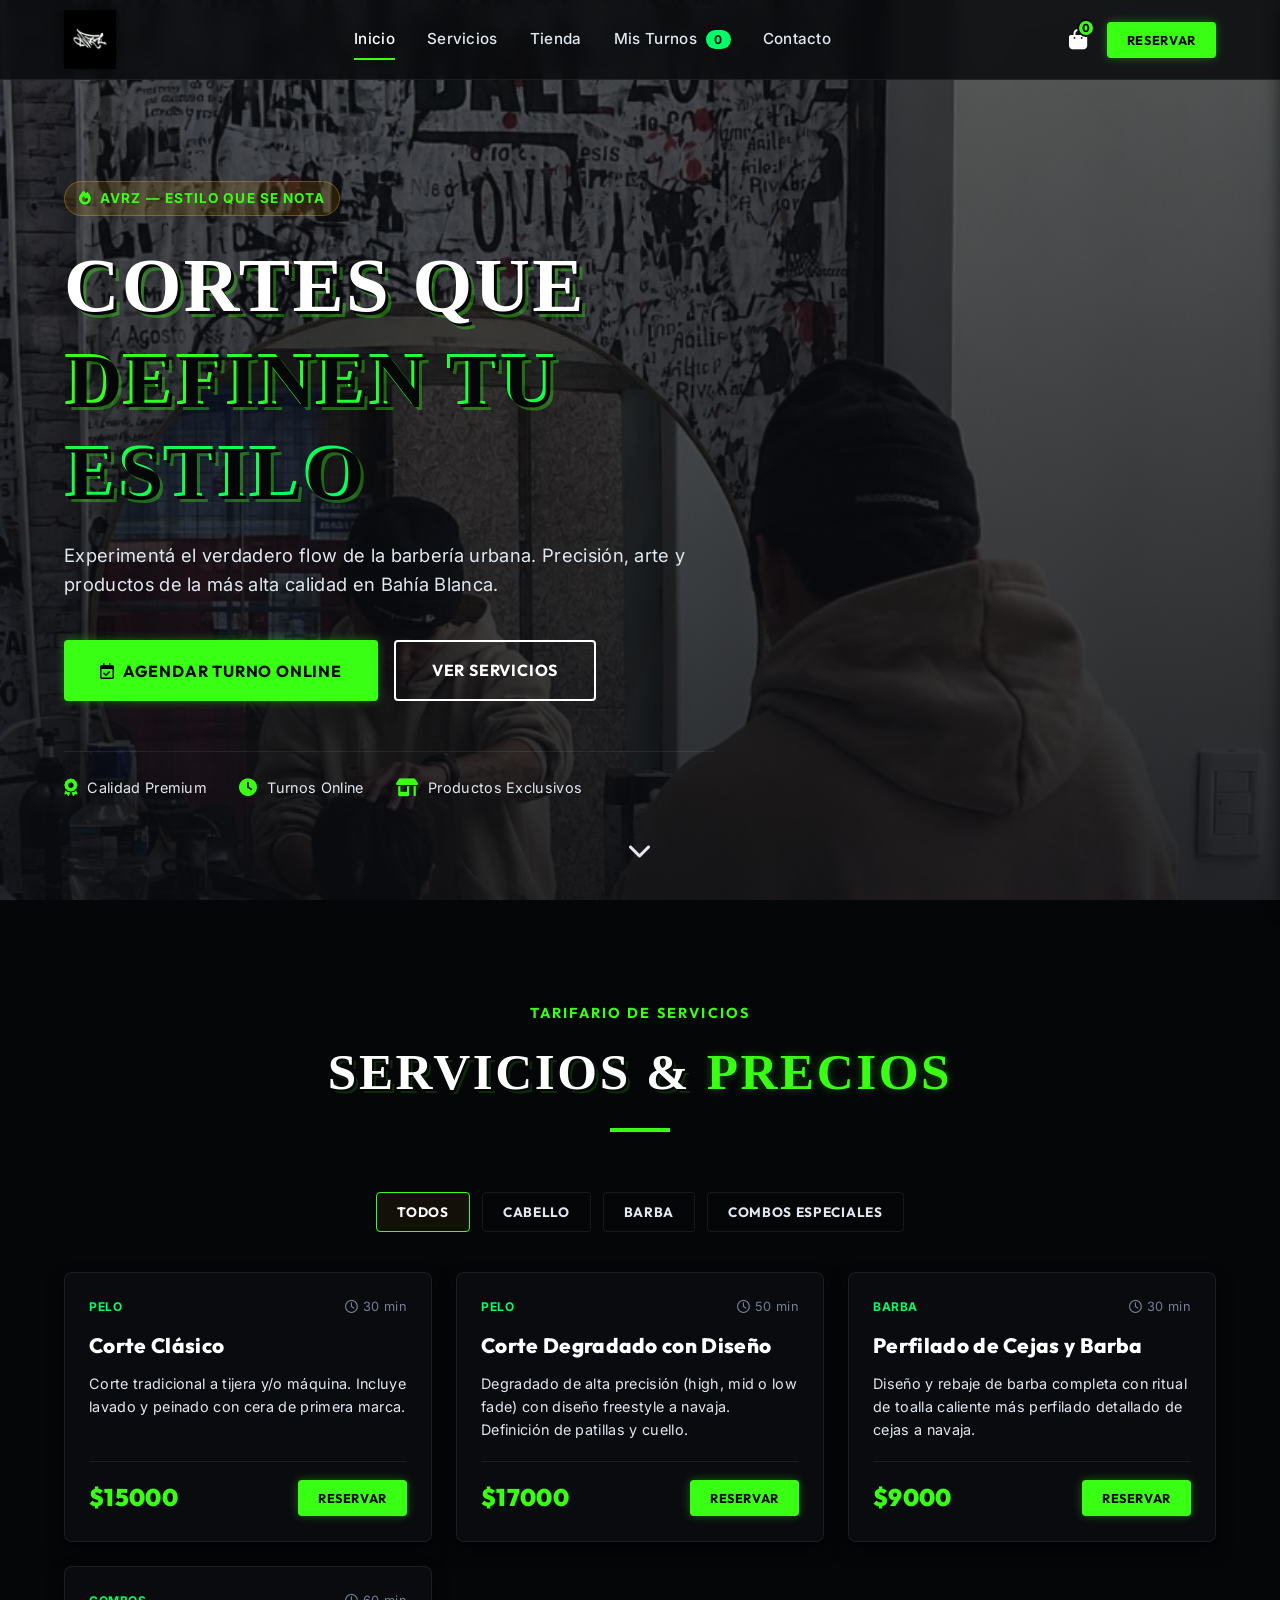
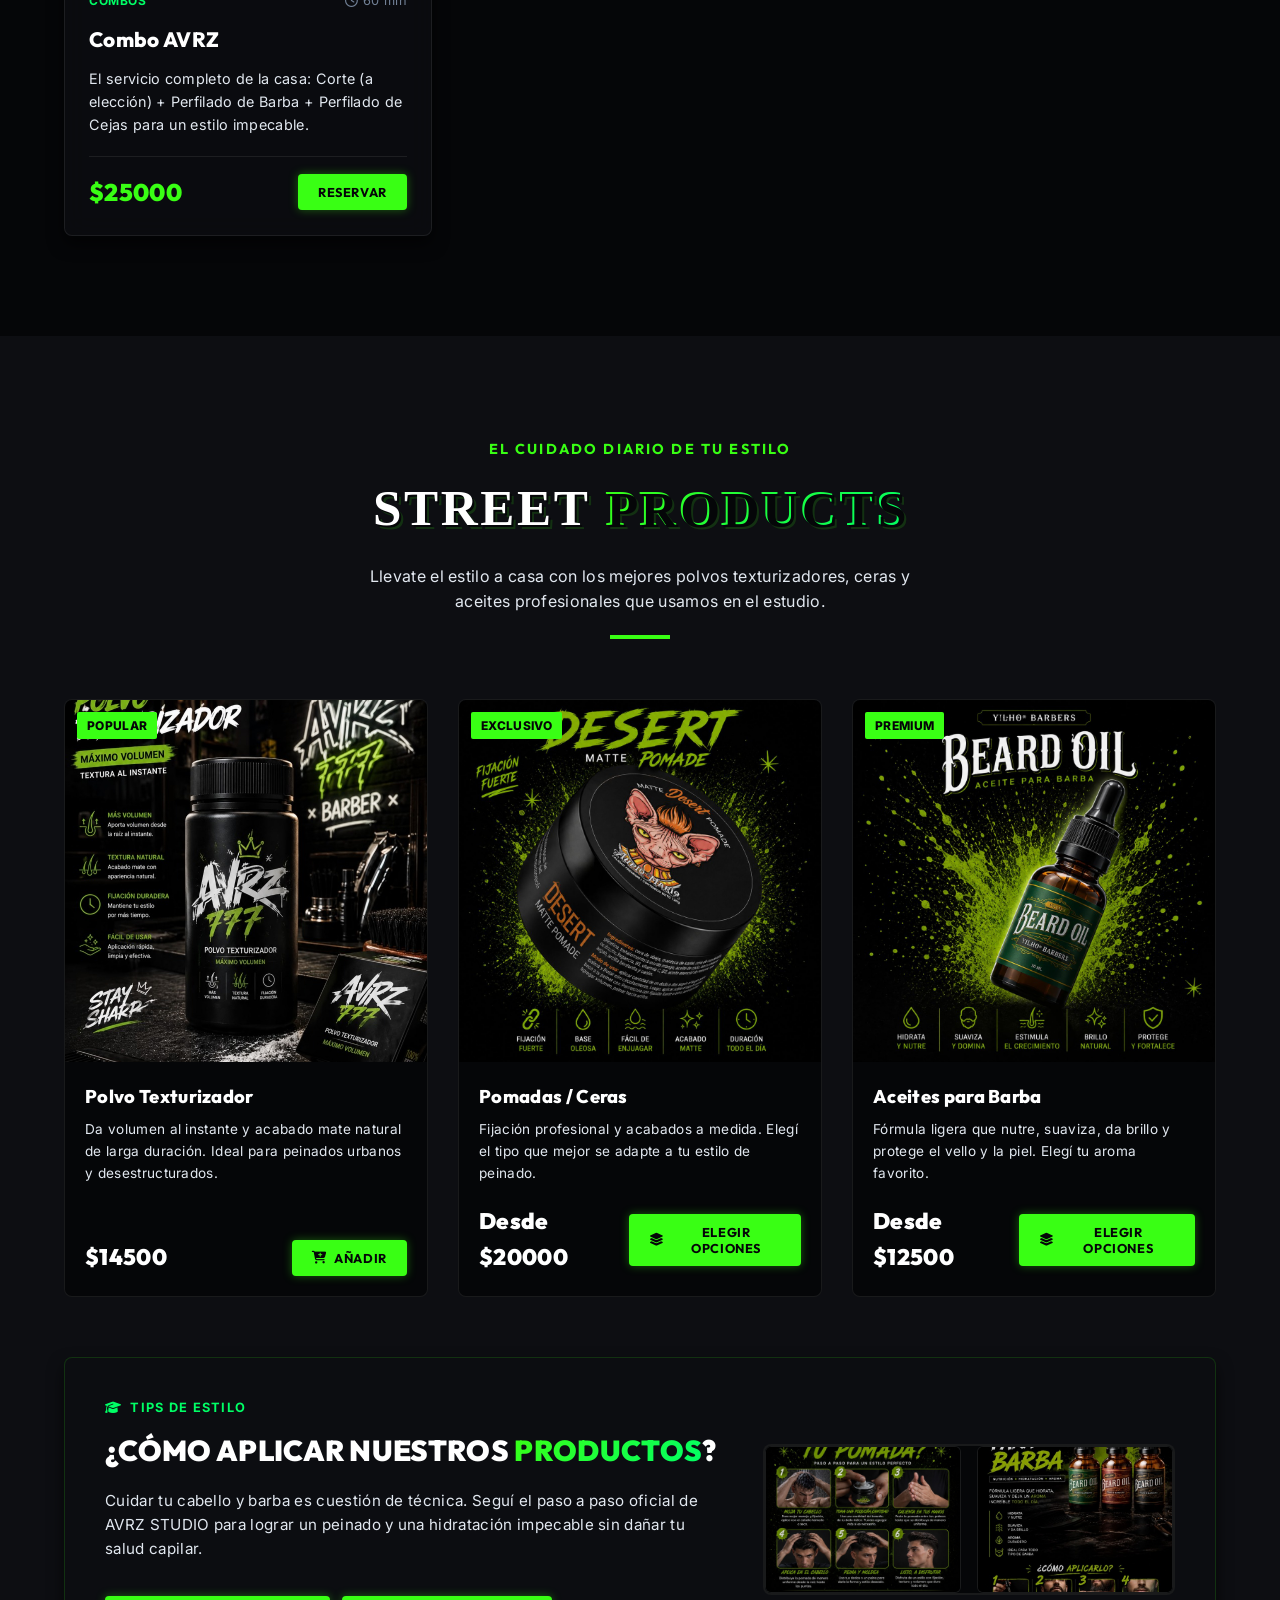
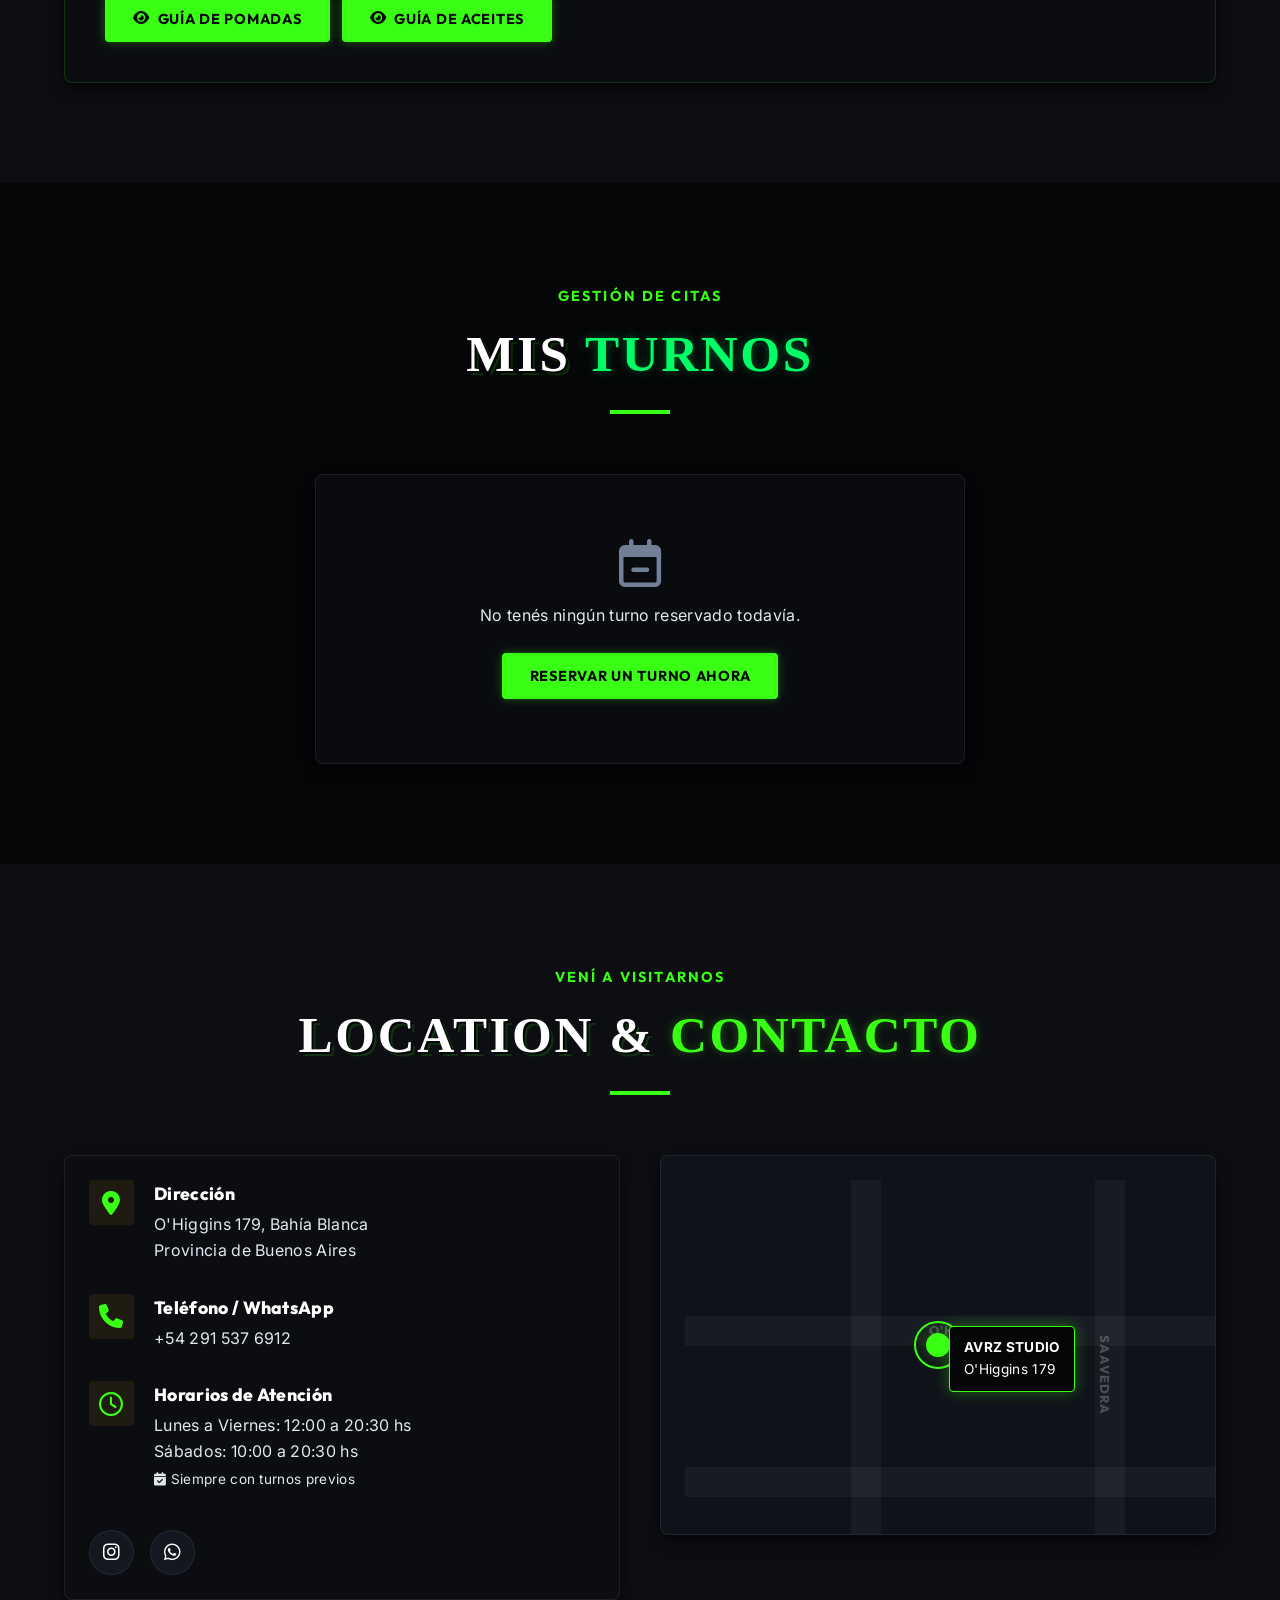
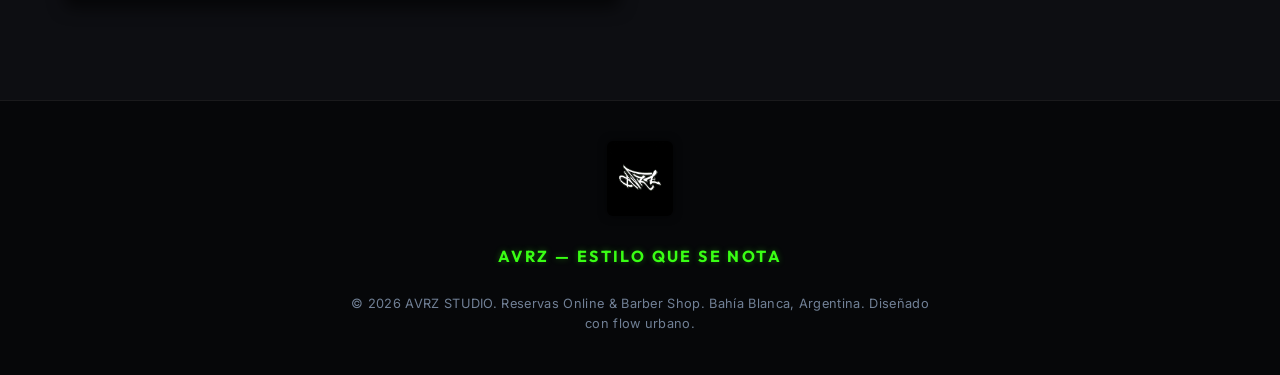
==== index.html @ 368a9ab1 "Update index.html" ====
<!DOCTYPE html>
<html lang="es">
<head>
    <meta charset="UTF-8">
    <meta name="viewport" content="width=device-width, initial-scale=1.0">
    <title>AVRZ | Estilo que se nota</title>
    <meta name="description" content="Reserva tu turno online en AVRZ STUDIO. Cortes de pelo premium, degradados, afeitados y los mejores productos urbanos para el cabello.">

    <link rel="preconnect" href="https://fonts.googleapis.com">
    <link rel="preconnect" href="https://fonts.gstatic.com" crossorigin>
    <link href="https://fonts.googleapis.com/css2?family=Inter:wght@300;400;500;600&family=Montserrat:wght@700;800;900&family=Outfit:wght@400;600;700;900&family=Permanent+Marker&display=swap" rel="stylesheet">

    <link rel="stylesheet" href="https://cdnjs.cloudflare.com/ajax/libs/font-awesome/6.4.0/css/all.min.css">
    <link rel="stylesheet" href="style.css">
</head>
<body class="dark-theme">
    <header class="navbar">
        <div class="nav-container">
            <a href="#" class="nav-logo">
                <img src="assets/logo.jpg" alt="AVRZ 777 Logo" class="brand-logo-img">
            </a>

            <nav class="nav-menu">
                <a href="#hero" class="nav-link active">Inicio</a>
                <a href="#services" class="nav-link">Servicios</a>
                <a href="#shop" class="nav-link">Tienda</a>
                <a href="#my-bookings" class="nav-link" id="nav-bookings-link">Mis Turnos <span class="badge" id="bookings-count">0</span></a>
                <a href="#contact" class="nav-link">Contacto</a>
            </nav>

            <div class="nav-actions">
                <button class="cart-btn" id="open-cart-btn" aria-label="Abrir Carrito">
                    <i class="fa-solid fa-bag-shopping"></i>
                    <span class="cart-count" id="cart-badge">0</span>
                </button>
                <button class="btn btn-primary btn-sm btn-booking-trigger">Reservar</button>
            </div>

            <button class="mobile-menu-toggle" id="menu-toggle" aria-label="Menu principal">
                <i class="fa-solid fa-bars"></i>
            </button>
        </div>
    </header>

    <div class="mobile-nav" id="mobile-nav-panel">
        <a href="#hero" class="mobile-link">Inicio</a>
        <a href="#services" class="mobile-link">Servicios</a>
        <a href="#shop" class="mobile-link">Tienda</a>
        <a href="#my-bookings" class="mobile-link">Mis Turnos</a>
        <a href="#contact" class="mobile-link">Contacto</a>
        <div class="mobile-actions">
            <button class="btn btn-primary w-full btn-booking-trigger">Reservar Turno</button>
        </div>
    </div>

    <section id="hero" class="hero-section">
        <div class="hero-bg" style="background-image: linear-gradient(rgba(11, 12, 16, 0.62), rgba(11, 12, 16, 0.88)), url('assets/hero.png'); background-position: center top;"></div>

        <div class="container hero-container">
            <div class="hero-content">
                <span class="hero-badge"><i class="fa-solid fa-fire"></i> AVRZ — Estilo que se nota</span>
                <h1 class="hero-title">
                    CORTES QUE <br>
                    <span class="gradient-text">DEFINEN TU ESTILO</span>
                </h1>
                <p class="hero-subtitle">Experimentá el verdadero flow de la barbería urbana. Precisión, arte y productos de la más alta calidad en Bahía Blanca.</p>

                <div class="hero-actions">
                    <button class="btn btn-primary btn-lg btn-booking-trigger">
                        <i class="fa-regular fa-calendar-check"></i> Agendar Turno Online
                    </button>
                    <a href="#services" class="btn btn-outline btn-lg">Ver Servicios</a>
                </div>

                <div class="hero-features">
                    <div class="feat-item"><i class="fa-solid fa-award"></i> <span>Calidad Premium</span></div>
                    <div class="feat-item"><i class="fa-solid fa-clock"></i> <span>Turnos Online</span></div>
                    <div class="feat-item"><i class="fa-solid fa-shop"></i> <span>Productos Exclusivos</span></div>
                </div>
            </div>
        </div>

        <div class="hero-scroll-indicator">
            <a href="#services"><i class="fa-solid fa-chevron-down animate-bounce"></i></a>
        </div>
    </section>

    <section id="services" class="section-padding">
        <div class="container">
            <div class="section-header text-center">
                <span class="section-subtitle">Tarifario de Servicios</span>
                <h2 class="section-title">SERVICIOS & <span class="neon-text-green">PRECIOS</span></h2>
                <div class="header-line"></div>
            </div>

            <div class="filters-container">
                <button class="filter-btn active" data-category="all">Todos</button>
                <button class="filter-btn" data-category="pelo">Cabello</button>
                <button class="filter-btn" data-category="barba">Barba</button>
                <button class="filter-btn" data-category="combos">Combos Especiales</button>
            </div>

            <div class="services-grid" id="services-container"></div>
        </div>
    </section>

    <section id="shop" class="section-padding bg-dark-secondary">
        <div class="container">
            <div class="section-header text-center">
                <span class="section-subtitle">El Cuidado Diario de tu Estilo</span>
                <h2 class="section-title">STREET <span class="gradient-text">PRODUCTS</span></h2>
                <p class="section-description">Llevate el estilo a casa con los mejores polvos texturizadores, ceras y aceites profesionales que usamos en el estudio.</p>
                <div class="header-line"></div>
            </div>

            <div class="products-grid" id="products-container"></div>

            <div class="shop-guide-banner glass-card">
                <div class="guide-content">
                    <span class="guide-subtitle"><i class="fa-solid fa-graduation-cap"></i> Tips de Estilo</span>
                    <h3 class="guide-title">¿CÓMO APLICAR NUESTROS <span class="gradient-text">PRODUCTOS</span>?</h3>
                    <p class="guide-description">Cuidar tu cabello y barba es cuestión de técnica. Seguí el paso a paso oficial de AVRZ STUDIO para lograr un peinado y una hidratación impecable sin dañar tu salud capilar.</p>

                    <div class="guide-buttons-row">
                        <button class="btn btn-primary" id="open-wax-guide-btn"><i class="fa-solid fa-eye"></i> Guía de Pomadas</button>
                        <button class="btn btn-primary" id="open-oil-guide-btn"><i class="fa-solid fa-eye"></i> Guía de Aceites</button>
                    </div>
                </div>

                <div class="guide-image-container double-thumbs">
                    <div class="guide-thumb-box" id="wax-guide-thumb">
                        <img src="assets/pomada-guia.jpg" alt="Guía de aplicación de pomadas" class="guide-img-thumb">
                        <span class="guide-img-overlay"><i class="fa-solid fa-maximize"></i> Ceras</span>
                    </div>

                    <div class="guide-thumb-box" id="oil-guide-thumb">
                        <img src="assets/oil-guia.jpg" alt="Guía de aplicación de aceites" class="guide-img-thumb">
                        <span class="guide-img-overlay"><i class="fa-solid fa-maximize"></i> Aceites</span>
                    </div>
                </div>
            </div>
        </div>
    </section>

    <section id="my-bookings" class="section-padding">
        <div class="container">
            <div class="section-header text-center">
                <span class="section-subtitle">Gestión de Citas</span>
                <h2 class="section-title">MIS <span class="neon-text-mint">TURNOS</span></h2>
                <div class="header-line"></div>
            </div>

            <div class="bookings-wrapper">
                <div class="bookings-list-container glass-card" id="bookings-list">
                    <div class="empty-state">
                        <i class="fa-regular fa-calendar-minus"></i>
                        <p>No tenés ningún turno reservado todavía.</p>
                        <button class="btn btn-primary btn-booking-trigger">Reservar un turno ahora</button>
                    </div>
                </div>
            </div>
        </div>
    </section>

    <section id="contact" class="section-padding bg-dark-secondary">
        <div class="container">
            <div class="section-header text-center">
                <span class="section-subtitle">Vení a Visitarnos</span>
                <h2 class="section-title">LOCATION & <span class="neon-text-green">CONTACTO</span></h2>
                <div class="header-line"></div>
            </div>

            <div class="contact-grid">
                <div class="contact-info glass-card">
                    <div class="info-item">
                        <div class="info-icon"><i class="fa-solid fa-location-dot"></i></div>
                        <div class="info-details">
                            <h3>Dirección</h3>
                            <p>O'Higgins 179, Bahía Blanca</p>
                            <p class="text-muted">Provincia de Buenos Aires</p>
                        </div>
                    </div>

                    <div class="info-item">
                        <div class="info-icon"><i class="fa-solid fa-phone"></i></div>
                        <div class="info-details">
                            <h3>Teléfono / WhatsApp</h3>
                            <p><a href="https://wa.me/542915376912" target="_blank" class="phone-link">+54 291 537 6912</a></p>
                        </div>
                    </div>

                    <div class="info-item">
                        <div class="info-icon"><i class="fa-regular fa-clock"></i></div>
                        <div class="info-details">
                            <h3>Horarios de Atención</h3>
                            <p>Lunes a Viernes: 12:00 a 20:30 hs</p>
                            <p>Sábados: 10:00 a 20:30 hs</p>
                            <p class="text-muted" style="margin-top: 4px; font-size: 0.85rem;"><i class="fa-solid fa-calendar-check"></i> Siempre con turnos previos</p>
                        </div>
                    </div>

                    <div class="social-links">
                        <a href="https://instagram.com/avrz.barber" target="_blank" aria-label="Instagram AVRZ Barber"><i class="fa-brands fa-instagram"></i></a>
                        <a href="https://wa.me/542915376912" target="_blank" aria-label="WhatsApp"><i class="fa-brands fa-whatsapp"></i></a>
                    </div>
                </div>

                <div class="map-simulated glass-card">
                    <div class="map-overlay">
                        <div class="map-marker-ping"></div>
                        <div class="map-tooltip">
                            <strong>AVRZ STUDIO</strong><br>
                            O'Higgins 179
                        </div>
                    </div>

                    <div class="grid-lines-street">
                        <div class="street street-h h-1"></div>
                        <div class="street street-h h-2"></div>
                        <div class="street street-v v-1"></div>
                        <div class="street street-v v-2"></div>
                        <span class="street-label label-1">O'Higgins</span>
                        <span class="street-label label-2">Saavedra</span>
                    </div>
                </div>
            </div>
        </div>
    </section>

    <div class="modal" id="booking-modal">
        <div class="modal-overlay"></div>
        <div class="modal-content glass-card">
            <button class="modal-close" id="close-booking-modal" aria-label="Cerrar modal">&times;</button>

            <div class="booking-wizard">
                <div class="wizard-header">
                    <h3>RESERVAR TURNO</h3>
                    <div class="progress-bar">
                        <div class="progress-step active" data-step="1">1<span>Servicio</span></div>
                        <div class="progress-step" data-step="2">2<span>Fecha/Hora</span></div>
                        <div class="progress-step" data-step="3">3<span>Tus Datos</span></div>
                    </div>
                </div>

                <div class="wizard-body">
                    <div class="wizard-step active" id="step-1">
                        <h4>Seleccioná un Servicio</h4>
                        <div class="step-services-list" id="wizard-services-list"></div>

                        <div class="addon-prompt-container" id="addon-prompt" style="display: none;">
                            <div class="addon-prompt-content">
                                <h5><i class="fa-solid fa-wand-magic-sparkles"></i> ¿Sumamos perfilado de cejas?</h5>
                                <p>Dale el toque final a tu estilo por solo <strong>+$2.000</strong> adicionales.</p>
                                <div class="addon-buttons">
                                    <button type="button" class="btn btn-primary btn-sm" id="btn-addon-yes">Sí, sumar cejas (+ $2.000)</button>
                                    <button type="button" class="btn btn-outline btn-sm" id="btn-addon-no">No, solo el corte</button>
                                </div>
                            </div>
                        </div>
                    </div>

                    <div class="wizard-step" id="step-2">
                        <div class="step-nav-buttons">
                            <button class="btn btn-xs btn-outline btn-prev-step"><i class="fa-solid fa-arrow-left"></i> Volver</button>
                        </div>

                        <h4>Seleccioná Fecha y Hora</h4>

                        <div class="datetime-picker-layout">
                            <div class="calendar-container">
                                <div class="calendar-header">
                                    <button id="calendar-prev-month" class="calendar-nav-btn"><i class="fa-solid fa-chevron-left"></i></button>
                                    <span id="calendar-month-title">Mayo 2026</span>
                                    <button id="calendar-next-month" class="calendar-nav-btn"><i class="fa-solid fa-chevron-right"></i></button>
                                </div>

                                <div class="calendar-weekdays">
                                    <div>Do</div><div>Lu</div><div>Ma</div><div>Mi</div><div>Ju</div><div>Vi</div><div>Sá</div>
                                </div>

                                <div class="calendar-days" id="calendar-days-grid"></div>
                            </div>

                            <div class="timeslots-container">
                                <h5>Horarios Disponibles para el <span id="selected-date-label">Seleccioná un día</span></h5>
                                <div class="timeslots-grid" id="timeslots-grid-container">
                                    <p class="select-date-prompt">Primero debés seleccionar un día del calendario que esté disponible.</p>
                                </div>
                            </div>
                        </div>
                    </div>

                    <div class="wizard-step" id="step-3">
                        <div class="step-nav-buttons">
                            <button class="btn btn-xs btn-outline btn-prev-step"><i class="fa-solid fa-arrow-left"></i> Volver</button>
                        </div>

                        <h4>Confirmá tus Datos</h4>

                        <form id="booking-client-form" class="booking-form">
                            <div class="form-group">
                                <label for="client-name">Nombre y Apellido *</label>
                                <input type="text" id="client-name" required placeholder="Ej: Juan Pérez">
                            </div>

                            <div class="form-group">
                                <label for="client-phone">Número de WhatsApp (con código de área) *</label>
                                <input type="tel" id="client-phone" required placeholder="Ej: 2914752299">
                                <small>Te enviaremos un recordatorio por WhatsApp.</small>
                            </div>

                            <div class="form-group">
                                <label for="client-notes">Notas / Pedidos Especiales</label>
                                <textarea id="client-notes" rows="3" placeholder="Contanos si tenés alguna preferencia..."></textarea>
                            </div>

                            <div class="booking-summary-box glass-card">
                                <h5>Resumen de tu Turno</h5>
                                <p><i class="fa-solid fa-scissors"></i> <span id="summary-service">Corte de Pelo</span></p>
                                <p><i class="fa-solid fa-user-ninja"></i> <span id="summary-barber">AVRZ</span></p>
                                <p><i class="fa-regular fa-calendar-check"></i> <span id="summary-date">Viernes 22 de Mayo</span> a las <span id="summary-time">15:00 hs</span></p>
                                <p class="summary-price"><i class="fa-solid fa-dollar-sign"></i> Total: <span id="summary-cost">$0</span></p>
                            </div>

                            <button type="submit" class="btn btn-primary w-full btn-lg" id="submit-booking-btn">
                                <i class="fa-brands fa-whatsapp"></i> Confirmar Turno
                            </button>
                        </form>
                    </div>

                    <div class="wizard-step" id="step-success">
                        <div class="success-header">
                            <div class="success-icon"><i class="fa-solid fa-circle-check"></i></div>
                            <h3>¡TURNO RESERVADO!</h3>
                            <p>Tu cita quedó confirmada con éxito.</p>
                        </div>

                        <div class="digital-ticket">
                            <div class="ticket-top">
                                <div class="ticket-logo">
                                    <img src="assets/logo.jpg" alt="AVRZ 777 Logo" class="ticket-logo-img">
                                </div>
                                <div class="ticket-code">COD: <span id="ticket-booking-code">AVRZ-12345</span></div>
                            </div>

                            <div class="ticket-divider">
                                <div class="notch notch-left"></div>
                                <div class="notch notch-right"></div>
                            </div>

                            <div class="ticket-details">
                                <div class="detail-row">
                                    <span>Servicio</span>
                                    <strong id="ticket-service">Corte Degradado</strong>
                                </div>
                                <div class="detail-row">
                                    <span>Estilista</span>
                                    <strong id="ticket-barber">AVRZ</strong>
                                </div>
                                <div class="detail-row">
                                    <span>Fecha</span>
                                    <strong id="ticket-date">Viernes, 22 de Mayo</strong>
                                </div>
                                <div class="detail-row">
                                    <span>Horario</span>
                                    <strong id="ticket-time">15:00 hs</strong>
                                </div>
                                <div class="detail-row">
                                    <span>Cliente</span>
                                    <strong id="ticket-client">Juan Pérez</strong>
                                </div>
                                <div class="detail-row total-row">
                                    <span>Total a Pagar</span>
                                    <strong id="ticket-price">$3500</strong>
                                </div>
                            </div>

                            <div class="ticket-footer">
                                <p>O'Higgins 179, Bahía Blanca</p>
                                <p>Te esperamos. Si necesitás cancelar, podés hacerlo desde la web en la sección "Mis Turnos".</p>
                            </div>
                        </div>

                        <div class="success-actions">
                            <button class="btn btn-outline w-full" id="close-success-btn">Volver al Inicio</button>
                        </div>
                    </div>
                </div>
            </div>
        </div>
    </div>

    <div class="modal" id="variant-modal">
        <div class="modal-overlay" id="variant-modal-overlay"></div>
        <div class="modal-content glass-card variant-modal-content">
            <button class="modal-close" id="close-variant-modal" aria-label="Cerrar modal">&times;</button>

            <div class="variant-modal-body">
                <h3 class="variant-modal-title" id="variant-modal-title">ELEGÍ TU PRODUCTO</h3>
                <p class="variant-modal-desc" id="variant-modal-desc">Seleccioná la variante y agregala a tu pedido.</p>

                <div class="variant-options-list" id="variant-options-container"></div>

                <div class="variant-modal-footer">
                    <div class="variant-qty-selector">
                        <button class="qty-btn" id="variant-qty-minus">-</button>
                        <span class="qty-val" id="variant-qty-value">1</span>
                        <button class="qty-btn" id="variant-qty-plus">+</button>
                    </div>

                    <button class="btn btn-primary btn-lg" id="add-variant-to-cart-btn">
                        <i class="fa-solid fa-cart-plus"></i> Agregar al Carrito
                    </button>
                </div>
            </div>
        </div>
    </div>

    <div class="modal" id="guide-modal">
        <div class="modal-overlay" id="guide-modal-overlay"></div>
        <div class="modal-content glass-card guide-modal-content">
            <button class="modal-close" id="close-guide-modal" aria-label="Cerrar modal">&times;</button>

            <div class="guide-modal-body">
                <h3 class="guide-modal-title">GUÍA DE APLICACIÓN</h3>
                <p class="guide-modal-desc">Seguí estos pasos recomendados por AVRZ STUDIO para lucir tu estilo al máximo.</p>
                <div class="guide-modal-img-wrapper">
                    <img src="assets/pomada-guia.jpg" alt="Guía visual de aplicación de pomadas" class="guide-modal-img">
                </div>
            </div>
        </div>
    </div>

    <div class="cart-panel" id="cart-panel">
        <div class="cart-panel-overlay" id="cart-overlay"></div>

        <div class="cart-content glass-card">
            <div class="cart-header">
                <h3>TU COMPRA</h3>
                <button class="close-cart" id="close-cart-btn">&times;</button>
            </div>

            <div class="cart-body" id="cart-items-container">
                <div class="empty-cart-state">
                    <i class="fa-solid fa-basket-shopping"></i>
                    <p>Tu carrito está vacío.</p>
                    <a href="#shop" class="btn btn-outline btn-sm" id="shop-now-btn">Explorar Tienda</a>
                </div>
            </div>

            <div class="cart-footer" id="cart-summary-footer" style="display: none;">
                <div class="cart-total-row">
                    <span>Total:</span>
                    <span class="total-price" id="cart-total-price">$0</span>
                </div>

                <p class="cart-checkout-tip">Finalizá tu compra por WhatsApp para coordinar el retiro en el local.</p>

                <button class="btn btn-primary w-full btn-lg" id="checkout-cart-btn">
                    <i class="fa-brands fa-whatsapp"></i> Finalizar Pedido
                </button>
            </div>
        </div>
    </div>

    <footer class="main-footer">
        <div class="container footer-container">
            <div class="footer-logo-container">
                <img src="assets/logo.jpg" alt="AVRZ 777 Logo" class="footer-logo-img">
            </div>
            <p class="footer-slogan">AVRZ — Estilo que se nota</p>
            <p class="footer-copy">&copy; 2026 AVRZ STUDIO. Reservas Online & Barber Shop. Bahía Blanca, Argentina. Diseñado con flow urbano.</p>
        </div>
    </footer>

    <script src="app.js"></script>
</body>
</html>
---- style.css ----
/* ==========================================
   SISTEMA DE DISEÑO - ESTÉTICA BARBERÍA URBANA
   ========================================== */

/* Variables CSS - Paleta Urbana Industrial */
:root {
    --bg-primary: #050608;
    --bg-secondary: #0d0e12;
    --bg-tertiary: #141720;
    --text-primary: #ffffff;
    --text-secondary: #e2e8f0;
    --text-muted: #718096;

    --neon-green: #39ff14;
    --neon-green-glow: rgba(57, 255, 20, 0.35);
    --neon-mint: #00ff66;
    --neon-mint-glow: rgba(0, 255, 102, 0.35);

    --border-color: rgba(255, 255, 255, 0.08);
    --border-hover: rgba(57, 255, 20, 0.5);
    --glass-bg: rgba(13, 14, 18, 0.75);
    --glass-border: rgba(255, 255, 255, 0.08);
    --shadow-sm: 0 4px 6px rgba(0, 0, 0, 0.4);
    --shadow-md: 0 8px 16px rgba(0, 0, 0, 0.6);
    --shadow-lg: 0 16px 32px rgba(0, 0, 0, 0.8);
    --shadow-neon: 0 0 15px var(--neon-green-glow);

    --font-heading: 'Outfit', 'Montserrat', sans-serif;
    --font-body: 'Inter', sans-serif;
    --font-graffiti: 'Permanent Marker', cursive;

    --transition-fast: 0.2s ease;
    --transition-normal: 0.3s cubic-bezier(0.4, 0, 0.2, 1);
    --transition-slow: 0.5s ease;
}

/* ==========================================
   RESET & CONFIGURACIÓN GLOBAL
   ========================================== */
* {
    margin: 0;
    padding: 0;
    box-sizing: border-box;
}

html {
    scroll-behavior: smooth;
    font-size: 16px;
}

body {
    background-color: var(--bg-primary);
    color: var(--text-primary);
    font-family: var(--font-body);
    line-height: 1.6;
    overflow-x: hidden;
    letter-spacing: 0.02em;
}

::-webkit-scrollbar {
    width: 8px;
}

::-webkit-scrollbar-track {
    background: var(--bg-primary);
}

::-webkit-scrollbar-thumb {
    background: var(--bg-secondary);
    border-radius: 4px;
    border: 2px solid var(--bg-primary);
}

::-webkit-scrollbar-thumb:hover {
    background: var(--neon-green);
}

a {
    color: inherit;
    text-decoration: none;
    transition: var(--transition-fast);
}

button {
    font-family: inherit;
    border: none;
    background: none;
    cursor: pointer;
    outline: none;
}

img {
    max-width: 100%;
    display: block;
}

.container {
    width: 100%;
    max-width: 1200px;
    margin: 0 auto;
    padding: 0 24px;
}

.section-padding {
    padding: 100px 0;
}

.bg-dark-secondary {
    background-color: var(--bg-secondary);
}

/* ==========================================
   COMPONENTES GENÉRICOS
   ========================================== */
.btn {
    display: inline-flex;
    align-items: center;
    justify-content: center;
    gap: 8px;
    font-weight: 700;
    font-family: var(--font-heading);
    text-transform: uppercase;
    letter-spacing: 0.05em;
    padding: 14px 28px;
    border-radius: 4px;
    transition: var(--transition-normal);
    font-size: 0.9rem;
}

.btn-primary {
    background-color: var(--neon-green);
    color: var(--bg-primary);
    box-shadow: 0 0 10px var(--neon-green-glow);
}

.btn-primary:hover {
    background-color: #fff;
    box-shadow: 0 0 20px rgba(255, 255, 255, 0.4);
    transform: translateY(-2px);
}

.btn-primary:active {
    transform: translateY(0);
}

.btn-outline {
    border: 2px solid var(--text-primary);
    color: var(--text-primary);
}

.btn-outline:hover {
    background-color: var(--text-primary);
    color: var(--bg-primary);
    transform: translateY(-2px);
}

.btn-lg {
    padding: 16px 36px;
    font-size: 1rem;
}

.btn-sm {
    padding: 10px 20px;
    font-size: 0.8rem;
}

.btn-xs {
    padding: 6px 12px;
    font-size: 0.75rem;
}

.btn-booking-trigger {
    position: relative;
    overflow: hidden;
}

.btn-booking-trigger::after {
    content: '';
    position: absolute;
    top: -50%;
    left: -60%;
    width: 20%;
    height: 200%;
    background: rgba(255, 255, 255, 0.25);
    transform: rotate(30deg);
    transition: none;
    animation: shine 4s infinite ease-in-out;
}

@keyframes shine {
    0% {
        left: -60%;
    }

    15% {
        left: 120%;
    }

    100% {
        left: 120%;
    }
}

.glass-card {
    background: var(--glass-bg);
    border: 1px solid var(--glass-border);
    backdrop-filter: blur(12px);
    border-radius: 8px;
    padding: 24px;
    box-shadow: var(--shadow-md);
    transition: var(--transition-normal);
}

.glass-card:hover {
    border-color: var(--border-hover);
    box-shadow: var(--shadow-lg), var(--shadow-neon);
}

.badge {
    background-color: var(--neon-mint);
    color: var(--bg-primary);
    font-size: 0.75rem;
    font-weight: 700;
    padding: 2px 8px;
    border-radius: 50px;
    margin-left: 5px;
}

.section-header {
    margin-bottom: 60px;
}

.section-title {
    font-family: var(--font-graffiti);
    font-size: 3.2rem;
    letter-spacing: 0.05em;
    text-transform: uppercase;
    margin-top: 5px;
    margin-bottom: 15px;
    text-shadow: 2px 2px 0px var(--bg-primary), 4px 4px 0px rgba(57, 255, 20, 0.15);
}

.section-subtitle {
    font-family: var(--font-heading);
    color: var(--neon-green);
    text-transform: uppercase;
    font-weight: 700;
    font-size: 0.9rem;
    letter-spacing: 0.15em;
}

.header-line {
    width: 60px;
    height: 4px;
    background-color: var(--neon-green);
    margin: 0 auto;
}

.section-description {
    max-width: 600px;
    margin: 0 auto 20px;
    color: var(--text-secondary);
}

.gradient-text {
    background: linear-gradient(135deg, var(--neon-green) 0%, var(--neon-mint) 100%);
    -webkit-background-clip: text;
    -webkit-text-fill-color: transparent;
}
.neon-text-green {
    color: var(--neon-green);
    text-shadow: 0 0 10px var(--neon-green-glow);
}

.neon-text-mint {
    color: var(--neon-mint);
    text-shadow: 0 0 10px var(--neon-mint-glow);
}

/* ==========================================
   BARRA DE NAVEGACIÓN
   ========================================== */
.navbar {
    position: fixed;
    top: 0;
    left: 0;
    width: 100%;
    z-index: 1000;
    background-color: rgba(10, 11, 13, 0.85);
    backdrop-filter: blur(8px);
    border-bottom: 1px solid var(--border-color);
    height: 80px;
    transition: var(--transition-normal);
}

.navbar.scrolled {
    height: 70px;
    background-color: rgba(10, 11, 13, 0.95);
    box-shadow: var(--shadow-sm);
}

.nav-container {
    display: flex;
    align-items: center;
    justify-content: space-between;
    height: 100%;
    max-width: 1200px;
    margin: 0 auto;
    padding: 0 24px;
}

.nav-logo {
    display: flex;
    align-items: center;
}

.brand-logo-img {
    height: 60px;
    width: auto;
    object-fit: contain;
    transition: var(--transition-fast);
    filter: drop-shadow(0 0 4px rgba(0, 0, 0, 0.5));
}

.brand-logo-img:hover {
    transform: scale(1.05);
    filter: drop-shadow(0 0 10px var(--neon-green-glow));
}

.navbar.scrolled .brand-logo-img {
    height: 50px;
}

.nav-menu {
    display: flex;
    gap: 32px;
}

.nav-link {
    font-weight: 500;
    font-size: 0.95rem;
    color: var(--text-secondary);
    position: relative;
    padding: 8px 0;
}

.nav-link:hover,
.nav-link.active {
    color: var(--text-primary);
}

.nav-link::after {
    content: '';
    position: absolute;
    bottom: 0;
    left: 0;
    width: 0;
    height: 2px;
    background-color: var(--neon-green);
    transition: var(--transition-fast);
}

.nav-link:hover::after,
.nav-link.active::after {
    width: 100%;
}

.nav-actions {
    display: flex;
    align-items: center;
    gap: 20px;
}

.cart-btn {
    position: relative;
    color: var(--text-primary);
    font-size: 1.3rem;
    transition: var(--transition-fast);
}

.cart-btn:hover {
    color: var(--neon-green);
    transform: scale(1.1);
}

.cart-count {
    position: absolute;
    top: -8px;
    right: -8px;
    background-color: var(--neon-green);
    color: var(--bg-primary);
    font-size: 0.7rem;
    font-weight: 800;
    width: 18px;
    height: 18px;
    border-radius: 50%;
    display: flex;
    align-items: center;
    justify-content: center;
    border: 2px solid var(--bg-primary);
}

.mobile-menu-toggle {
    display: none;
    color: var(--text-primary);
    font-size: 1.5rem;
}

/* Menú móvil */
.mobile-nav {
    position: fixed;
    top: 80px;
    left: 0;
    width: 100%;
    background-color: var(--bg-secondary);
    border-bottom: 1px solid var(--border-color);
    padding: 24px;
    display: flex;
    flex-direction: column;
    gap: 16px;
    z-index: 999;
    transform: translateY(-150%);
    transition: var(--transition-normal);
}

.mobile-nav.open {
    transform: translateY(0);
}

.mobile-link {
    font-family: var(--font-heading);
    font-weight: 700;
    font-size: 1.2rem;
    border-bottom: 1px solid rgba(255, 255, 255, 0.05);
    padding-bottom: 8px;
}

.mobile-actions {
    margin-top: 8px;
}

/* ==========================================
   SECCIÓN HERO
   ========================================== */
.hero-section {
    position: relative;
    height: 100vh;
    display: flex;
    align-items: center;
    overflow: hidden;
    padding-top: 80px;
}

.hero-bg {
    position: absolute;
    top: 0;
    left: 0;
    width: 100%;
    height: 100%;
    background-size: cover;
    background-position: center;
    z-index: 1;
}

.hero-container {
    position: relative;
    z-index: 2;
}

.hero-content {
    max-width: 650px;
}

.hero-badge {
    display: inline-flex;
    align-items: center;
    gap: 8px;
    background: rgba(255, 183, 3, 0.12);
    border: 1px solid rgba(255, 183, 3, 0.3);
    color: var(--neon-green);
    font-weight: 700;
    font-size: 0.85rem;
    padding: 6px 14px;
    border-radius: 50px;
    text-transform: uppercase;
    letter-spacing: 0.08em;
    margin-bottom: 24px;
}

.hero-title {
    font-family: var(--font-graffiti);
    font-size: 4.8rem;
    line-height: 1.2;
    letter-spacing: 0.03em;
    margin-bottom: 24px;
    text-shadow: 3px 3px 0px var(--bg-primary), 6px 6px 0px var(--neon-green-glow);
}

.hero-subtitle {
    font-size: 1.15rem;
    color: var(--text-secondary);
    margin-bottom: 40px;
}

.hero-actions {
    display: flex;
    gap: 16px;
    margin-bottom: 50px;
}

.hero-features {
    display: flex;
    gap: 32px;
    border-top: 1px solid var(--border-color);
    padding-top: 24px;
}

.feat-item {
    display: flex;
    align-items: center;
    gap: 10px;
    font-size: 0.9rem;
    color: var(--text-secondary);
}

.feat-item i {
    color: var(--neon-green);
    font-size: 1.1rem;
}

.hero-scroll-indicator {
    position: absolute;
    bottom: 30px;
    left: 50%;
    transform: translateX(-50%);
    z-index: 2;
    font-size: 1.5rem;
    color: var(--text-secondary);
    transition: var(--transition-fast);
}

.hero-scroll-indicator:hover {
    color: var(--neon-green);
}

.animate-bounce {
    animation: bounce 2s infinite;
}

@keyframes bounce {
    0%,
    20%,
    50%,
    80%,
    100% {
        transform: translateY(0);
    }

    40% {
        transform: translateY(-10px);
    }

    60% {
        transform: translateY(-5px);
    }
}
/* ==========================================
   SECCIÓN SERVICIOS
   ========================================== */
.filters-container {
    display: flex;
    justify-content: center;
    gap: 12px;
    margin-bottom: 40px;
    flex-wrap: wrap;
}

.filter-btn {
    font-family: var(--font-heading);
    font-weight: 700;
    text-transform: uppercase;
    font-size: 0.85rem;
    letter-spacing: 0.05em;
    padding: 10px 20px;
    border: 1px solid var(--border-color);
    border-radius: 4px;
    color: var(--text-secondary);
    transition: var(--transition-fast);
}

.filter-btn:hover,
.filter-btn.active {
    border-color: var(--neon-green);
    color: var(--text-primary);
    background-color: rgba(255, 183, 3, 0.05);
}

.services-grid {
    display: grid;
    grid-template-columns: repeat(auto-fill, minmax(320px, 1fr));
    gap: 24px;
}

.service-card {
    display: flex;
    flex-direction: column;
    justify-content: space-between;
}

.service-meta {
    display: flex;
    justify-content: space-between;
    align-items: center;
    margin-bottom: 12px;
}

.service-category {
    font-size: 0.75rem;
    text-transform: uppercase;
    font-weight: 700;
    letter-spacing: 0.05em;
    color: var(--neon-mint);
}

.service-duration {
    font-size: 0.8rem;
    color: var(--text-muted);
}

.service-title {
    font-family: var(--font-heading);
    font-size: 1.3rem;
    font-weight: 800;
    margin-bottom: 10px;
}

.service-description {
    font-size: 0.9rem;
    color: var(--text-secondary);
    margin-bottom: 20px;
    flex-grow: 1;
}

.service-footer {
    display: flex;
    justify-content: space-between;
    align-items: center;
    border-top: 1px solid var(--border-color);
    padding-top: 16px;
}

.service-price {
    font-family: var(--font-heading);
    font-size: 1.5rem;
    font-weight: 900;
    color: var(--neon-green);
}

/* ==========================================
   SECCIÓN TIENDA
   ========================================== */
.products-grid {
    display: grid;
    grid-template-columns: repeat(auto-fill, minmax(280px, 1fr));
    gap: 30px;
}

.product-card {
    background-color: var(--bg-primary);
    border: 1px solid var(--border-color);
    border-radius: 8px;
    overflow: hidden;
    transition: var(--transition-normal);
    display: flex;
    flex-direction: column;
}

.product-card:hover {
    transform: translateY(-5px);
    border-color: var(--border-hover);
    box-shadow: var(--shadow-md), var(--shadow-neon);
}

.product-img-wrapper {
    position: relative;
    width: 100%;
    padding-top: 100%;
    background-color: var(--bg-tertiary);
    overflow: hidden;
}

.product-img {
    position: absolute;
    top: 0;
    left: 0;
    width: 100%;
    height: 100%;
    object-fit: cover;
    transition: var(--transition-normal);
}

.product-card:hover .product-img {
    transform: scale(1.08);
}

.product-badge {
    position: absolute;
    top: 12px;
    left: 12px;
    background-color: var(--neon-green);
    color: var(--bg-primary);
    font-size: 0.75rem;
    font-weight: 800;
    text-transform: uppercase;
    padding: 4px 10px;
    border-radius: 2px;
    z-index: 2;
}

.product-info {
    padding: 20px;
    display: flex;
    flex-direction: column;
    flex-grow: 1;
}

.product-title {
    font-family: var(--font-heading);
    font-size: 1.15rem;
    font-weight: 800;
    margin-bottom: 8px;
}

.product-desc {
    font-size: 0.85rem;
    color: var(--text-secondary);
    margin-bottom: 20px;
    flex-grow: 1;
}

.product-footer {
    display: flex;
    justify-content: space-between;
    align-items: center;
    margin-top: auto;
}

.product-price {
    font-family: var(--font-heading);
    font-size: 1.4rem;
    font-weight: 900;
    color: var(--text-primary);
}

/* ==========================================
   SECCIÓN MIS TURNOS
   ========================================== */
.bookings-wrapper {
    max-width: 650px;
    margin: 0 auto;
}

.empty-state {
    text-align: center;
    padding: 40px 20px;
}

.empty-state i {
    font-size: 3rem;
    color: var(--text-muted);
    margin-bottom: 16px;
}

.empty-state p {
    color: var(--text-secondary);
    margin-bottom: 24px;
}

.booking-item-card {
    display: flex;
    justify-content: space-between;
    align-items: center;
    border-bottom: 1px solid var(--border-color);
    padding: 16px 0;
}

.booking-item-card:last-child {
    border-bottom: none;
}

.booking-item-info h4 {
    font-family: var(--font-heading);
    font-size: 1.1rem;
    font-weight: 800;
}

.booking-item-info p {
    font-size: 0.85rem;
    color: var(--text-secondary);
    margin-top: 4px;
}

.booking-item-actions {
    display: flex;
    flex-direction: column;
    align-items: flex-end;
    gap: 8px;
}

.booking-code-badge {
    font-family: monospace;
    background-color: var(--bg-primary);
    border: 1px solid var(--border-color);
    padding: 2px 8px;
    border-radius: 4px;
    font-size: 0.75rem;
    color: var(--neon-mint);
}

.btn-cancel-booking {
    color: #ff4a4a;
    font-size: 0.8rem;
    font-weight: 600;
}

.btn-cancel-booking:hover {
    text-decoration: underline;
}
/* ==========================================
   SECCIÓN CONTACTO Y MAPA
   ========================================== */
.contact-grid {
    display: grid;
    grid-template-columns: 1fr 1fr;
    gap: 40px;
}

.contact-info {
    display: flex;
    flex-direction: column;
    gap: 30px;
}

.info-item {
    display: flex;
    gap: 20px;
}

.info-icon {
    font-size: 1.5rem;
    color: var(--neon-green);
    width: 45px;
    height: 45px;
    border-radius: 4px;
    background-color: rgba(255, 183, 3, 0.08);
    display: flex;
    align-items: center;
    justify-content: center;
    flex-shrink: 0;
}

.info-details h3 {
    font-family: var(--font-heading);
    font-size: 1.1rem;
    font-weight: 800;
    margin-bottom: 4px;
}

.info-details p {
    color: var(--text-secondary);
}

.phone-link:hover {
    color: var(--neon-green);
}

.social-links {
    display: flex;
    gap: 16px;
    margin-top: 10px;
}

.social-links a {
    width: 45px;
    height: 45px;
    border-radius: 50%;
    background-color: var(--bg-tertiary);
    display: flex;
    align-items: center;
    justify-content: center;
    font-size: 1.2rem;
    border: 1px solid var(--border-color);
}

.social-links a:hover {
    color: var(--bg-primary);
    background-color: var(--neon-green);
    border-color: var(--neon-green);
    transform: translateY(-3px);
}

.map-simulated {
    height: 380px;
    position: relative;
    overflow: hidden;
    background-color: #10121a;
    border: 1px solid var(--border-color);
}

.grid-lines-street {
    position: absolute;
    width: 100%;
    height: 100%;
    z-index: 1;
}

.street {
    background-color: rgba(255, 255, 255, 0.04);
    position: absolute;
}

.street-h {
    height: 30px;
    width: 100%;
    left: 0%;
    transform: none;
}

.street-v {
    width: 30px;
    height: 100%;
    top: 0%;
    transform: none;
}

.h-1 {
    top: 36%;
}

.h-2 {
    top: 76%;
}

.v-1 {
    left: 30%;
}

.v-2 {
    left: 74%;
}

.street-label {
    position: absolute;
    color: rgba(255, 255, 255, 0.22);
    font-family: var(--font-heading);
    font-size: 0.8rem;
    font-weight: 800;
    text-transform: uppercase;
    z-index: 2;
    letter-spacing: 0.08em;
}

.label-1 {
    top: 37%;
    left: 44%;
    transform: none;
}

.label-2 {
    top: 49%;
    right: 17%;
    transform: rotate(90deg);
}

.map-overlay {
    position: absolute;
    inset: 0;
    z-index: 5;
    display: flex;
    align-items: center;
    justify-content: center;
}

.map-marker-ping {
    width: 24px;
    height: 24px;
    background-color: var(--neon-green);
    border-radius: 50%;
    position: relative;
    box-shadow: 0 0 20px var(--neon-green-glow);
}

.map-marker-ping::after {
    content: '';
    position: absolute;
    inset: -12px;
    border: 2px solid var(--neon-green);
    border-radius: 50%;
    animation: ping 1.8s infinite;
}

@keyframes ping {
    0% {
        transform: scale(0.8);
        opacity: 1;
    }

    100% {
        transform: scale(2.5);
        opacity: 0;
    }
}

.map-tooltip {
    position: absolute;
    top: 45%;
    left: 52%;
    background-color: var(--bg-primary);
    border: 1px solid var(--neon-green);
    padding: 10px 14px;
    border-radius: 4px;
    font-size: 0.85rem;
    box-shadow: var(--shadow-neon);
}

/* ==========================================
   MODALES BASE
   ========================================== */
.modal {
    position: fixed;
    inset: 0;
    z-index: 2000;
    display: none;
    align-items: center;
    justify-content: center;
    padding: 24px;
}

.modal.open {
    display: flex;
}

.modal-overlay {
    position: absolute;
    inset: 0;
    background-color: rgba(0, 0, 0, 0.82);
    backdrop-filter: blur(4px);
}

.modal-content {
    position: relative;
    z-index: 2;
    max-width: 920px;
    width: 100%;
    max-height: 92vh;
    overflow-y: auto;
}

.modal-close {
    position: absolute;
    top: 12px;
    right: 16px;
    color: var(--text-primary);
    font-size: 2rem;
    z-index: 10;
    transition: var(--transition-fast);
}

.modal-close:hover {
    color: var(--neon-green);
    transform: scale(1.1);
}
/* ==========================================
   MODAL TURNERO / WIZARD
   ========================================== */
.booking-wizard {
    width: 100%;
}

.wizard-header {
    text-align: center;
    margin-bottom: 32px;
}

.wizard-header h3 {
    font-family: var(--font-heading);
    font-size: 1.8rem;
    font-weight: 900;
    margin-bottom: 24px;
}

.progress-bar {
    display: flex;
    justify-content: space-between;
    gap: 10px;
    position: relative;
}

.progress-step {
    flex: 1;
    position: relative;
    background-color: var(--bg-primary);
    border: 1px solid var(--border-color);
    color: var(--text-muted);
    padding: 10px;
    border-radius: 4px;
    font-family: var(--font-heading);
    font-weight: 800;
    text-align: center;
    transition: var(--transition-fast);
}

.progress-step span {
    display: block;
    font-size: 0.7rem;
    font-weight: 600;
    margin-top: 2px;
}

.progress-step.active,
.progress-step.completed {
    background-color: var(--neon-green);
    color: var(--bg-primary);
    border-color: var(--neon-green);
    box-shadow: var(--shadow-neon);
}

.wizard-body {
    position: relative;
}

.wizard-step {
    display: none;
}

.wizard-step.active {
    display: block;
    animation: fadeInUp 0.3s ease;
}

.wizard-step h4 {
    font-family: var(--font-heading);
    font-size: 1.35rem;
    font-weight: 900;
    margin-bottom: 20px;
}

@keyframes fadeInUp {
    from {
        opacity: 0;
        transform: translateY(12px);
    }

    to {
        opacity: 1;
        transform: translateY(0);
    }
}

.step-nav-buttons {
    margin-bottom: 16px;
}

.step-services-list {
    display: grid;
    gap: 12px;
    transition: var(--transition-normal);
}

.wizard-service-item {
    display: flex;
    justify-content: space-between;
    align-items: center;
    gap: 16px;
    background-color: var(--bg-primary);
    border: 1px solid var(--border-color);
    border-radius: 6px;
    padding: 16px;
    cursor: pointer;
    transition: var(--transition-fast);
}

.wizard-service-item:hover,
.wizard-service-item.selected {
    border-color: var(--neon-green);
    box-shadow: var(--shadow-neon);
    transform: translateY(-2px);
}

.w-service-info h5 {
    font-family: var(--font-heading);
    font-size: 1rem;
    font-weight: 800;
    margin-bottom: 4px;
}

.w-service-info span {
    color: var(--text-muted);
    font-size: 0.85rem;
}

.w-service-price {
    color: var(--neon-green);
    font-family: var(--font-heading);
    font-size: 1.2rem;
    font-weight: 900;
    white-space: nowrap;
}

/* Adicional (Cejas) en Turnero como Pop-up/Modal Overlay */
.addon-prompt-container {
    position: fixed;
    top: 0;
    left: 0;
    width: 100vw;
    height: 100vh;
    background: rgba(6, 7, 9, 0.8);
    backdrop-filter: blur(6px);
    display: flex;
    justify-content: center;
    align-items: center;
    z-index: 9999;
    animation: fadeIn var(--transition-fast) forwards;
}

.addon-prompt-content {
    text-align: center;
    max-width: 380px;
    width: 90%;
    padding: 35px 30px;
    border: 2px solid var(--neon-green);
    box-shadow: var(--shadow-neon), 0 10px 30px rgba(0,0,0,0.6);
    background: var(--bg-secondary);
    border-radius: 12px;
}
.addon-prompt-content h5 {
    font-family: var(--font-heading);
    font-size: 1.15rem;
    font-weight: 900;
    margin-bottom: 8px;
}

.addon-prompt-content p {
    color: var(--text-secondary);
    margin-bottom: 18px;
}

.addon-buttons {
    display: flex;
    justify-content: center;
    gap: 12px;
    flex-wrap: wrap;
}

.datetime-picker-layout {
    display: grid;
    grid-template-columns: 1fr 1fr;
    gap: 24px;
}

.calendar-container,
.timeslots-container {
    background-color: var(--bg-primary);
    border: 1px solid var(--border-color);
    border-radius: 8px;
    padding: 18px;
}

.calendar-header {
    display: flex;
    align-items: center;
    justify-content: space-between;
    margin-bottom: 18px;
}

.calendar-header span {
    font-family: var(--font-heading);
    font-weight: 900;
    color: var(--text-primary);
    text-transform: uppercase;
}

.calendar-nav-btn {
    color: var(--text-primary);
    width: 34px;
    height: 34px;
    border-radius: 4px;
    background-color: var(--bg-tertiary);
    transition: var(--transition-fast);
}

.calendar-nav-btn:hover {
    background-color: var(--neon-green);
    color: var(--bg-primary);
}

.calendar-weekdays,
.calendar-days {
    display: grid;
    grid-template-columns: repeat(7, 1fr);
    gap: 8px;
}

.calendar-weekdays div {
    font-size: 0.75rem;
    color: var(--text-muted);
    text-align: center;
    font-weight: 700;
}

.calendar-day {
    aspect-ratio: 1;
    border-radius: 4px;
    background-color: var(--bg-tertiary);
    display: flex;
    align-items: center;
    justify-content: center;
    font-weight: 700;
    cursor: pointer;
    transition: var(--transition-fast);
}

.calendar-day:hover {
    background-color: rgba(57, 255, 20, 0.18);
    color: var(--neon-green);
}

.calendar-day.today {
    border: 1px solid var(--neon-mint);
}

.calendar-day.selected {
    background-color: var(--neon-green);
    color: var(--bg-primary);
    box-shadow: var(--shadow-neon);
}

.calendar-day.disabled {
    opacity: 0.25;
    pointer-events: none;
}

.timeslots-container h5 {
    font-family: var(--font-heading);
    font-size: 1rem;
    font-weight: 900;
    margin-bottom: 16px;
}

.timeslots-grid {
    display: grid;
    grid-template-columns: repeat(3, 1fr);
    gap: 10px;
}

.timeslot-btn {
    background-color: var(--bg-tertiary);
    color: var(--text-primary);
    border: 1px solid var(--border-color);
    border-radius: 4px;
    padding: 10px;
    font-weight: 700;
    transition: var(--transition-fast);
}

.timeslot-btn:hover,
.timeslot-btn.selected {
    background-color: var(--neon-green);
    color: var(--bg-primary);
    border-color: var(--neon-green);
}

.timeslot-btn.disabled {
    opacity: 0.25;
    pointer-events: none;
}

.select-date-prompt {
    color: var(--text-muted);
    font-size: 0.9rem;
    grid-column: 1 / -1;
}
/* ==========================================
   FORMULARIO DE RESERVA
   ========================================== */
.booking-form {
    display: grid;
    gap: 18px;
}

.form-group {
    display: flex;
    flex-direction: column;
    gap: 8px;
}

.form-group label {
    font-family: var(--font-heading);
    font-weight: 800;
    font-size: 0.9rem;
    text-transform: uppercase;
}

.form-group input,
.form-group textarea {
    width: 100%;
    background-color: var(--bg-primary);
    border: 1px solid var(--border-color);
    color: var(--text-primary);
    padding: 13px 14px;
    border-radius: 4px;
    font-family: var(--font-body);
    font-size: 1rem;
    transition: var(--transition-fast);
}

.form-group input:focus,
.form-group textarea:focus {
    border-color: var(--neon-green);
    box-shadow: var(--shadow-neon);
}

.form-group small {
    color: var(--text-muted);
    font-size: 0.8rem;
}

.booking-summary-box {
    padding: 18px;
}

.booking-summary-box h5 {
    font-family: var(--font-heading);
    font-size: 1rem;
    font-weight: 900;
    margin-bottom: 12px;
}

.booking-summary-box p {
    color: var(--text-secondary);
    margin-bottom: 6px;
}

.booking-summary-box i {
    color: var(--neon-green);
    margin-right: 6px;
}

.summary-price {
    color: var(--text-primary) !important;
    font-weight: 900;
    font-size: 1.1rem;
}

/* ==========================================
   FORMULARIO DE RESERVA
   ========================================== */
.booking-form {
    display: grid;
    gap: 18px;
}

.form-group {
    display: flex;
    flex-direction: column;
    gap: 8px;
}

.form-group label {
    font-family: var(--font-heading);
    font-weight: 800;
    font-size: 0.9rem;
    text-transform: uppercase;
}

.form-group input,
.form-group textarea {
    width: 100%;
    background-color: var(--bg-primary);
    border: 1px solid var(--border-color);
    color: var(--text-primary);
    padding: 13px 14px;
    border-radius: 4px;
    font-family: var(--font-body);
    font-size: 1rem;
    transition: var(--transition-fast);
}

.form-group input:focus,
.form-group textarea:focus {
    border-color: var(--neon-green);
    box-shadow: var(--shadow-neon);
}

.form-group small {
    color: var(--text-muted);
    font-size: 0.8rem;
}

.booking-summary-box {
    padding: 18px;
}

.booking-summary-box h5 {
    font-family: var(--font-heading);
    font-size: 1rem;
    font-weight: 900;
    margin-bottom: 12px;
}

.booking-summary-box p {
    color: var(--text-secondary);
    margin-bottom: 6px;
}

.booking-summary-box i {
    color: var(--neon-green);
    margin-right: 6px;
}

.summary-price {
    color: var(--text-primary) !important;
    font-weight: 900;
    font-size: 1.1rem;
}

/* ==========================================
   PANTALLA DE ÉXITO / TICKET
   ========================================== */
.success-header {
    text-align: center;
    margin-bottom: 24px;
}

.success-icon {
    width: 68px;
    height: 68px;
    border-radius: 50%;
    margin: 0 auto 16px;
    background-color: var(--neon-green);
    color: var(--bg-primary);
    display: flex;
    align-items: center;
    justify-content: center;
    font-size: 2rem;
    box-shadow: var(--shadow-neon);
}

.success-header h3 {
    font-family: var(--font-heading);
    font-size: 1.8rem;
    font-weight: 900;
    margin-bottom: 6px;
}

.success-header p {
    color: var(--text-secondary);
}

.digital-ticket {
    background: linear-gradient(180deg, #11131a, #07080b);
    border: 1px solid var(--border-color);
    border-radius: 8px;
    max-width: 520px;
    margin: 0 auto;
    overflow: hidden;
    box-shadow: var(--shadow-lg);
}

.ticket-top {
    display: flex;
    align-items: center;
    justify-content: space-between;
    padding: 20px;
}

.ticket-logo-img {
    height: 58px;
    width: auto;
}

.ticket-code {
    font-family: monospace;
    font-weight: 800;
    color: var(--neon-green);
    background-color: rgba(57, 255, 20, 0.08);
    border: 1px solid rgba(57, 255, 20, 0.25);
    padding: 6px 10px;
    border-radius: 4px;
}

.ticket-divider {
    position: relative;
    border-top: 1px dashed rgba(255, 255, 255, 0.2);
}

.notch {
    position: absolute;
    top: -10px;
    width: 20px;
    height: 20px;
    background-color: var(--bg-primary);
    border-radius: 50%;
}

.notch-left {
    left: -10px;
}

.notch-right {
    right: -10px;
}

.ticket-details {
    padding: 20px;
    display: grid;
    gap: 12px;
}

.detail-row {
    display: flex;
    justify-content: space-between;
    gap: 18px;
    border-bottom: 1px solid rgba(255, 255, 255, 0.06);
    padding-bottom: 10px;
}

.detail-row span {
    color: var(--text-muted);
    font-size: 0.85rem;
}

.detail-row strong {
    text-align: right;
}

.total-row strong {
    color: var(--neon-green);
    font-size: 1.2rem;
}

.ticket-footer {
    padding: 18px 20px;
    background-color: rgba(255, 255, 255, 0.03);
    color: var(--text-muted);
    font-size: 0.85rem;
    text-align: center;
}

.success-actions {
    max-width: 520px;
    margin: 20px auto 0;
}

.w-full {
    width: 100%;
}

.text-center {
    text-align: center;
}

.text-muted {
    color: var(--text-muted);
}
/* ==========================================
   CARRITO LATERAL
   ========================================== */
.cart-panel {
    position: fixed;
    inset: 0;
    z-index: 1900;
    pointer-events: none;
}

.cart-panel.open {
    pointer-events: auto;
}

.cart-panel-overlay {
    position: absolute;
    inset: 0;
    background-color: rgba(0, 0, 0, 0.75);
    opacity: 0;
    transition: var(--transition-normal);
}

.cart-panel.open .cart-panel-overlay {
    opacity: 1;
}

.cart-content {
    position: absolute;
    top: 0;
    right: 0;
    width: min(420px, 100%);
    height: 100%;
    background-color: var(--bg-secondary);
    border-left: 1px solid var(--border-color);
    padding: 0;
    transform: translateX(100%);
    transition: var(--transition-normal);
    display: flex;
    flex-direction: column;
}

.cart-panel.open .cart-content {
    transform: translateX(0);
}

.cart-header {
    height: 78px;
    padding: 0 24px;
    border-bottom: 1px solid var(--border-color);
    display: flex;
    align-items: center;
    justify-content: space-between;
}

.cart-header h3 {
    font-family: var(--font-heading);
    font-size: 1.35rem;
    font-weight: 900;
}

.close-cart {
    color: var(--text-primary);
    font-size: 2rem;
    transition: var(--transition-fast);
}

.close-cart:hover {
    color: var(--neon-green);
}

.cart-body {
    flex: 1;
    overflow-y: auto;
    padding: 20px;
}

.empty-cart-state {
    min-height: 280px;
    display: flex;
    flex-direction: column;
    align-items: center;
    justify-content: center;
    color: var(--text-secondary);
    text-align: center;
    gap: 16px;
}

.empty-cart-state i {
    font-size: 3rem;
    color: var(--text-muted);
}

.cart-item {
    display: grid;
    grid-template-columns: 76px 1fr auto;
    gap: 14px;
    align-items: center;
    border-bottom: 1px solid var(--border-color);
    padding: 14px 0;
}

.cart-item-img {
    width: 76px;
    height: 76px;
    object-fit: cover;
    border-radius: 4px;
    background-color: var(--bg-tertiary);
}

.cart-item-details {
    display: flex;
    flex-direction: column;
    gap: 10px;
}

.cart-item-title {
    font-family: var(--font-heading);
    font-size: 0.95rem;
    font-weight: 900;
}

.cart-item-price {
    color: var(--neon-green);
    font-weight: 800;
}

.cart-item-qty {
    display: flex;
    align-items: center;
    gap: 8px;
}

.qty-btn {
    width: 28px;
    height: 28px;
    border-radius: 4px;
    background-color: var(--bg-tertiary);
    color: var(--text-primary);
    font-weight: 900;
    transition: var(--transition-fast);
}

.qty-btn:hover {
    background-color: var(--neon-green);
    color: var(--bg-primary);
}

.qty-val {
    min-width: 24px;
    text-align: center;
    font-weight: 800;
}

.btn-remove-item {
    color: #ff4a4a;
    font-size: 1rem;
    transition: var(--transition-fast);
}

.btn-remove-item:hover {
    transform: scale(1.1);
}

.cart-footer {
    padding: 20px;
    border-top: 1px solid var(--border-color);
    background-color: rgba(0, 0, 0, 0.2);
}

.cart-total-row {
    display: flex;
    justify-content: space-between;
    align-items: center;
    font-family: var(--font-heading);
    font-weight: 900;
    font-size: 1.25rem;
    margin-bottom: 10px;
}

.total-price {
    color: var(--neon-green);
}

.cart-checkout-tip {
    color: var(--text-muted);
    font-size: 0.85rem;
    margin-bottom: 16px;
}

/* ==========================================
   MODAL DE VARIANTES
   ========================================== */
.variant-modal-content {
    max-width: 760px;
}

.variant-modal-title {
    font-family: var(--font-heading);
    font-size: 1.7rem;
    font-weight: 900;
    margin-bottom: 8px;
}

.variant-modal-desc {
    color: var(--text-secondary);
    margin-bottom: 20px;
}

.variant-options-list {
    display: grid;
    gap: 12px;
    margin-bottom: 22px;
}

.variant-option-card {
    display: grid;
    grid-template-columns: 82px 1fr;
    gap: 16px;
    align-items: center;
    cursor: pointer;
    padding: 12px;
}

.variant-option-card.selected {
    border-color: var(--neon-green);
    box-shadow: var(--shadow-neon);
}

.variant-option-img {
    width: 82px;
    height: 82px;
    object-fit: cover;
    border-radius: 4px;
}

.variant-option-header {
    display: flex;
    align-items: center;
    justify-content: space-between;
    gap: 10px;
}

.variant-option-header h4 {
    font-family: var(--font-heading);
    font-size: 1rem;
    font-weight: 900;
}

.variant-option-info p {
    color: var(--text-secondary);
    font-size: 0.85rem;
    margin-top: 4px;
}

.badge-variant {
    background-color: var(--neon-green);
    color: var(--bg-primary);
    font-size: 0.7rem;
    font-weight: 900;
    text-transform: uppercase;
    padding: 3px 8px;
    border-radius: 3px;
}

.variant-modal-footer {
    display: flex;
    align-items: center;
    justify-content: space-between;
    gap: 18px;
    border-top: 1px solid var(--border-color);
    padding-top: 18px;
}

.variant-qty-selector {
    display: flex;
    align-items: center;
    gap: 10px;
}
/* ==========================================
   PIE DE PÁGINA
   ========================================== */
.main-footer {
    background-color: #060709;
    border-top: 1px solid var(--border-color);
    padding: 40px 0;
    text-align: center;
}

.footer-container {
    display: flex;
    flex-direction: column;
    align-items: center;
    gap: 16px;
}

.footer-logo-container {
    display: flex;
    justify-content: center;
    align-items: center;
    margin-bottom: 8px;
}

.footer-logo-img {
    height: 75px;
    width: auto;
    object-fit: contain;
    border-radius: 6px;
    transition: var(--transition-fast);
    filter: drop-shadow(0 0 4px rgba(0, 0, 0, 0.6));
}

.footer-logo-img:hover {
    transform: scale(1.05);
    filter: drop-shadow(0 0 12px var(--neon-green-glow));
}

.footer-slogan {
    font-family: var(--font-heading);
    font-size: 1rem;
    font-weight: 700;
    text-transform: uppercase;
    letter-spacing: 0.15em;
    color: var(--neon-green);
    margin-top: 4px;
    margin-bottom: 8px;
    text-shadow: 0 0 6px var(--neon-green-glow);
}

.footer-copy {
    font-size: 0.8rem;
    color: var(--text-muted);
    max-width: 600px;
}

/* ==========================================
   GUÍA DE APLICACIÓN DE PRODUCTOS
   ========================================== */
.shop-guide-banner {
    margin-top: 60px;
    display: grid;
    grid-template-columns: 1.2fr 0.8fr;
    gap: 40px;
    align-items: center;
    padding: 40px;
    border-color: rgba(57, 255, 20, 0.15);
    transition: var(--transition-normal);
}

.shop-guide-banner:hover {
    border-color: rgba(57, 255, 20, 0.4);
    box-shadow: var(--shadow-neon);
}

.guide-content {
    display: flex;
    flex-direction: column;
}

.guide-subtitle {
    color: var(--neon-mint);
    text-transform: uppercase;
    font-weight: 700;
    font-size: 0.8rem;
    letter-spacing: 0.1em;
    display: flex;
    align-items: center;
    gap: 8px;
}

.guide-title {
    font-family: var(--font-heading);
    font-size: 1.8rem;
    font-weight: 900;
    margin-top: 8px;
    margin-bottom: 16px;
}

.guide-description {
    color: var(--text-secondary);
    font-size: 0.95rem;
    margin-bottom: 24px;
}

.guide-buttons-row {
    display: flex;
    gap: 12px;
    margin-top: 10px;
}

.guide-image-container {
    position: relative;
    border-radius: 8px;
    overflow: hidden;
    cursor: pointer;
    border: 2px solid var(--border-color);
    transition: var(--transition-normal);
    aspect-ratio: 4 / 3;
    display: flex;
    justify-content: center;
    align-items: center;
    background-color: var(--bg-primary);
}

.double-thumbs {
    display: grid;
    grid-template-columns: 1fr 1fr;
    gap: 16px;
    aspect-ratio: auto !important;
}

.guide-thumb-box {
    position: relative;
    border-radius: 6px;
    overflow: hidden;
    cursor: pointer;
    border: 1px solid var(--border-color);
    transition: var(--transition-normal);
    aspect-ratio: 4 / 3;
    display: flex;
    justify-content: center;
    align-items: center;
    background-color: var(--bg-primary);
}

.guide-thumb-box:hover {
    border-color: var(--neon-green);
    box-shadow: 0 0 12px rgba(57, 255, 20, 0.25);
}

.guide-img-thumb {
    width: 100%;
    height: 100%;
    object-fit: cover;
    transition: var(--transition-normal);
}

.guide-thumb-box:hover .guide-img-thumb {
    transform: scale(1.06);
}

.guide-img-overlay {
    position: absolute;
    inset: 0;
    background-color: rgba(6, 7, 9, 0.65);
    display: flex;
    align-items: center;
    justify-content: center;
    gap: 6px;
    font-family: var(--font-heading);
    font-weight: 700;
    font-size: 0.85rem;
    text-transform: uppercase;
    color: var(--neon-green);
    opacity: 0;
    transition: var(--transition-normal);
    backdrop-filter: blur(2px);
}

.guide-thumb-box:hover .guide-img-overlay,
.guide-image-container:hover .guide-img-overlay {
    opacity: 1;
}

.guide-image-container:hover {
    border-color: var(--neon-green);
    box-shadow: 0 0 15px rgba(57, 255, 20, 0.2);
}

.guide-image-container:hover .guide-img-thumb {
    transform: scale(1.05);
}

/* ==========================================
   MODAL GUÍA
   ========================================== */
.guide-modal-content {
    max-width: 550px;
    padding: 30px;
    border-color: rgba(57, 255, 20, 0.2);
}

.guide-modal-body {
    text-align: center;
}

.guide-modal-title {
    font-family: var(--font-heading);
    font-size: 1.6rem;
    font-weight: 900;
    color: var(--neon-green);
    margin-bottom: 8px;
    text-transform: uppercase;
    text-shadow: 0 0 8px var(--neon-green-glow);
}

.guide-modal-desc {
    color: var(--text-secondary);
    font-size: 0.9rem;
    margin-bottom: 20px;
}

.guide-modal-img-wrapper {
    width: 100%;
    border-radius: 6px;
    overflow: hidden;
    border: 1px solid var(--border-color);
    background-color: var(--bg-primary);
}

.guide-modal-img {
    width: 100%;
    height: auto;
    max-height: 70vh;
    object-fit: contain;
    display: block;
}

/* ==========================================
   RESPONSIVE
   ========================================== */
@media (max-width: 992px) {
    html {
        font-size: 15px;
    }

    .hero-title {
        font-size: 3.2rem;
    }

    .contact-grid {
        grid-template-columns: 1fr;
        gap: 30px;
    }

    .map-simulated {
        height: 300px;
    }
}

@media (max-width: 768px) {
    .navbar {
        height: 70px;
    }

    .nav-menu {
        display: none;
    }

    .nav-actions {
        margin-right: 15px;
    }

    .mobile-menu-toggle {
        display: block;
    }

    .hero-section {
        height: auto;
        padding: 120px 0 80px;
    }

    .hero-actions {
        flex-direction: column;
        gap: 12px;
    }

    .hero-features {
        flex-direction: column;
        gap: 16px;
    }

    .datetime-picker-layout {
        grid-template-columns: 1fr;
    }

    .modal-content {
        padding: 24px;
    }

    .progress-step span {
        display: none;
    }

    .progress-bar {
        margin-bottom: 24px;
    }

    .shop-guide-banner {
        grid-template-columns: 1fr;
        gap: 30px;
        padding: 24px;
        margin-top: 40px;
    }

    .guide-title {
        font-size: 1.5rem;
    }

    .guide-image-container {
        aspect-ratio: 16 / 9;
    }

    .double-thumbs {
        grid-template-columns: 1fr;
        gap: 12px;
    }

    .guide-buttons-row {
        flex-direction: column;
        width: 100%;
    }

    .guide-buttons-row .btn {
        width: 100%;
    }

    .variant-modal-footer {
        flex-direction: column;
        align-items: stretch;
    }
}

@media (max-width: 480px) {
    .section-title {
        font-size: 2.2rem;
    }

    .hero-title {
        font-size: 2.5rem;
    }

    .cart-content {
        max-width: 100%;
    }

    .services-grid,
    .products-grid {
        grid-template-columns: 1fr;
    }

    .variant-option-card {
        grid-template-columns: 1fr;
    }

    .variant-option-img {
        width: 100%;
        height: 180px;
    }
}

/* ==========================================
   HERO BACKGROUND
   ========================================== */
.hero-bg {
    background-size: cover;
    background-position: center 20%;
    background-repeat: no-repeat;
}
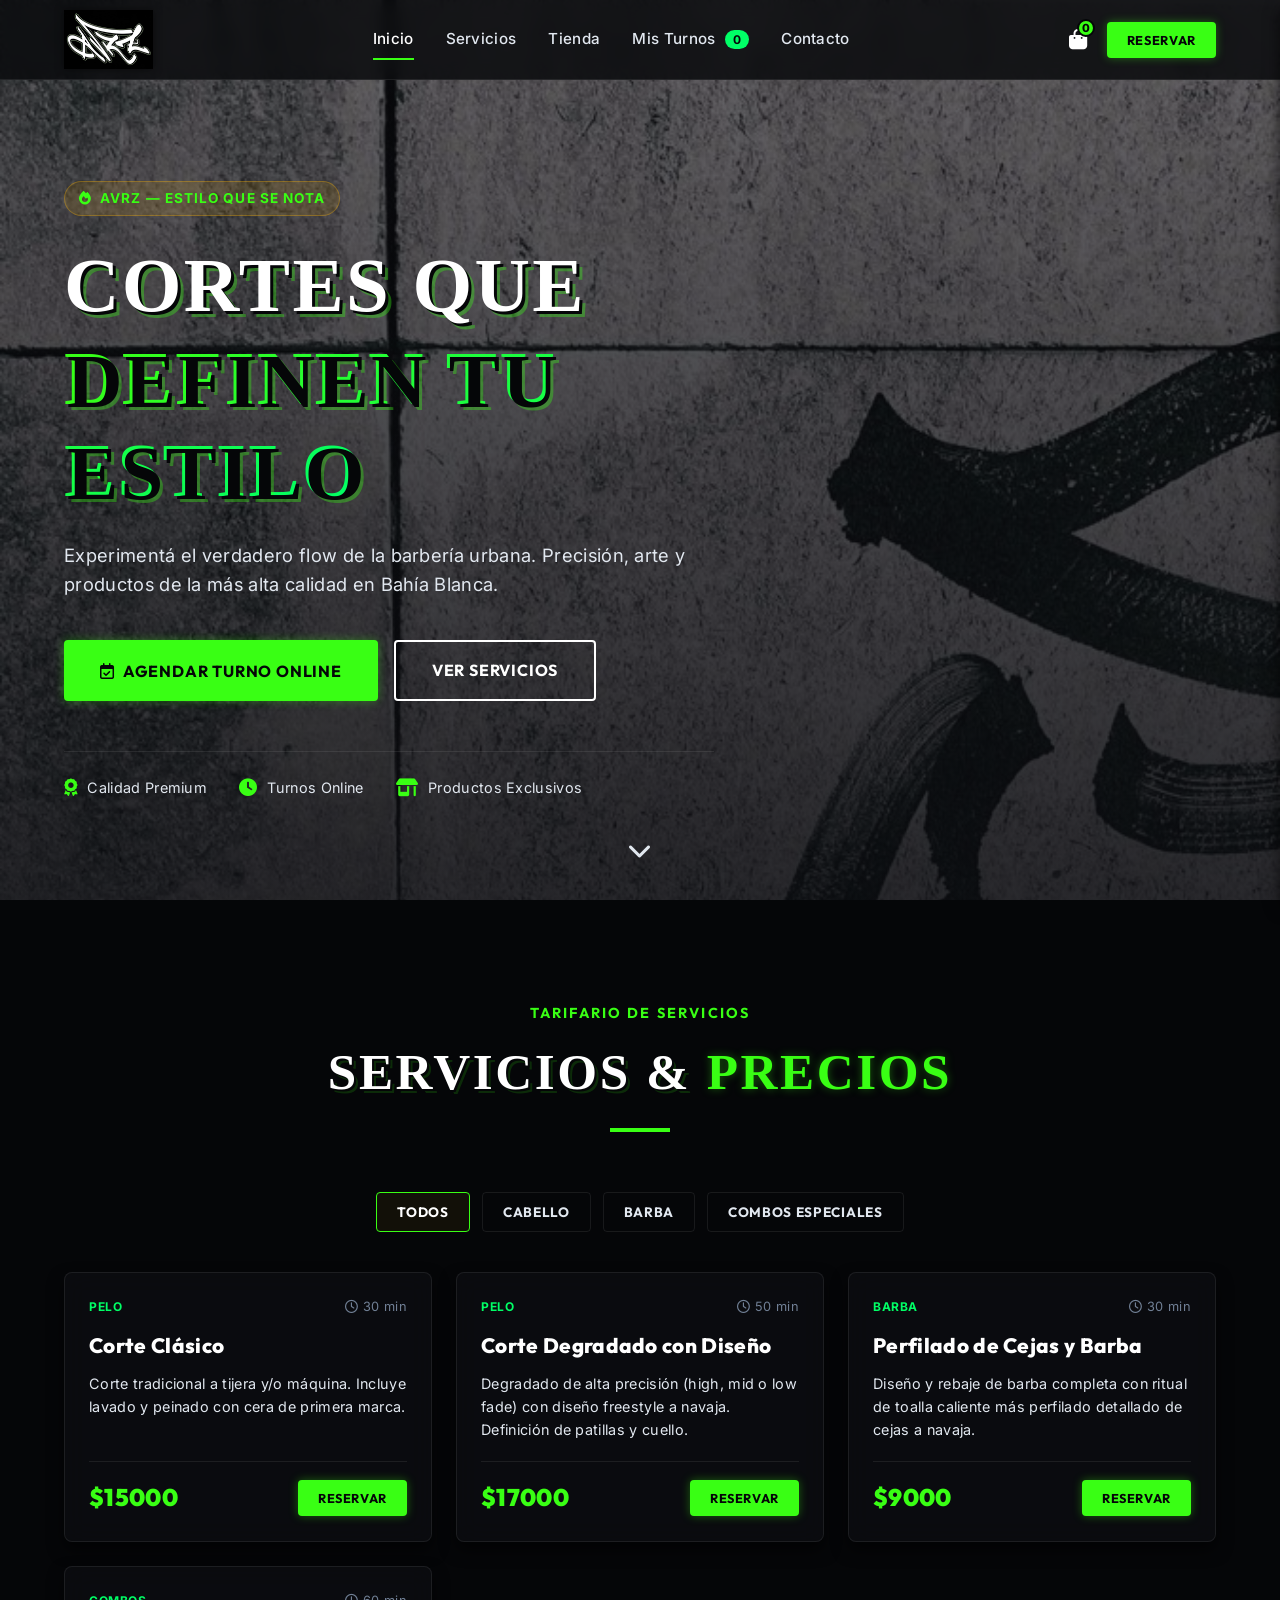
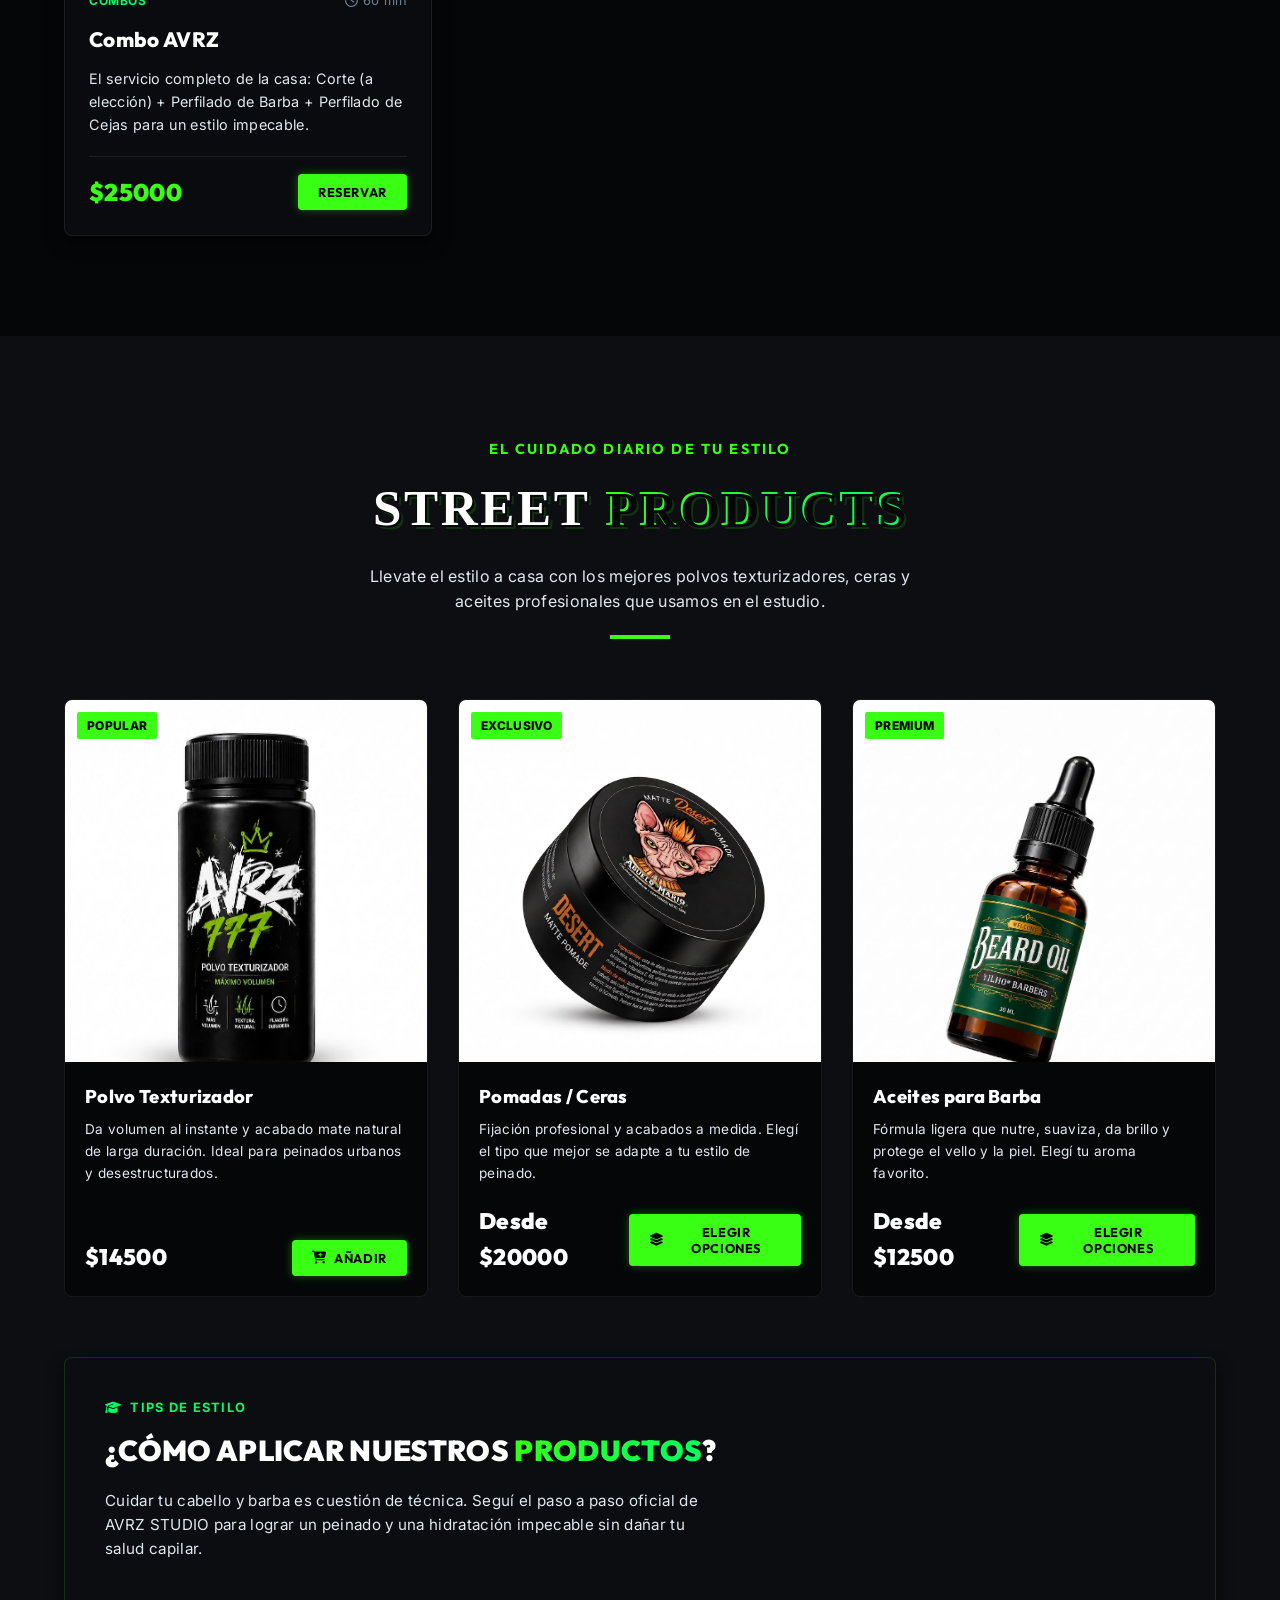
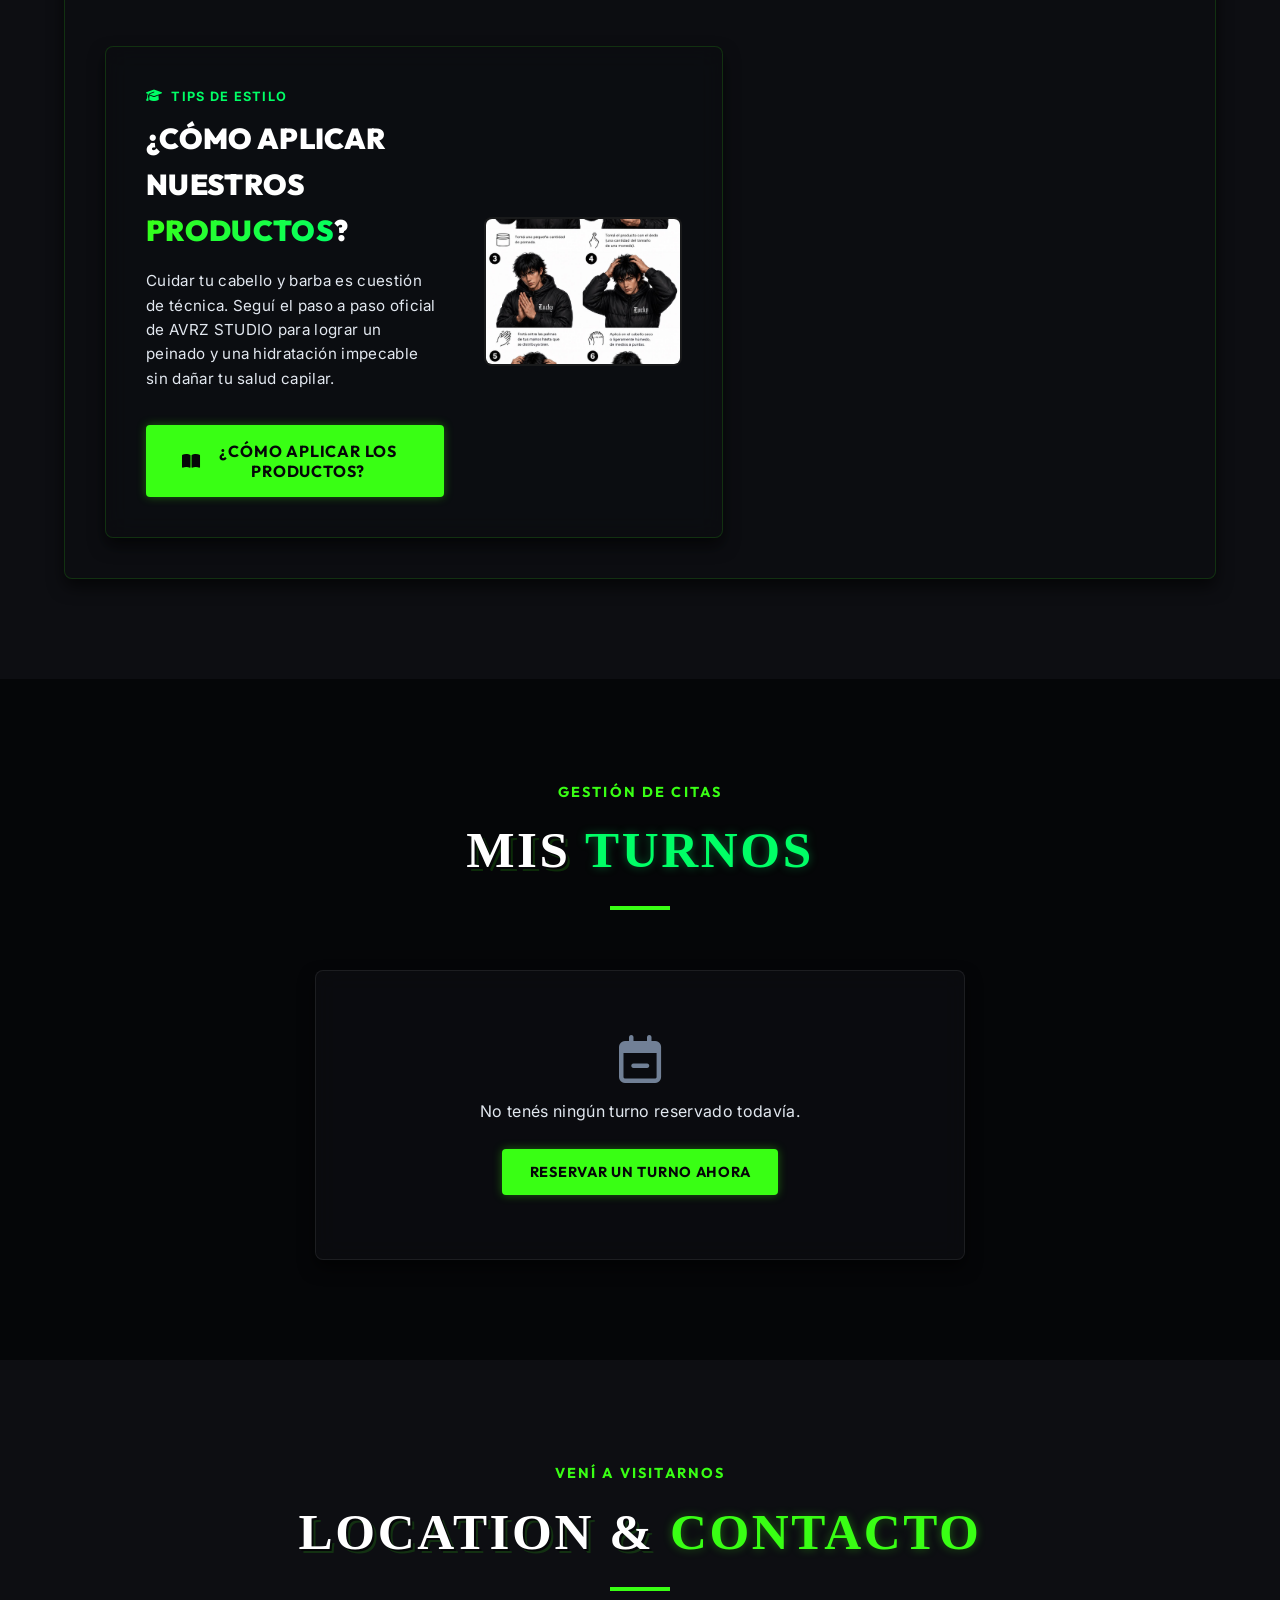
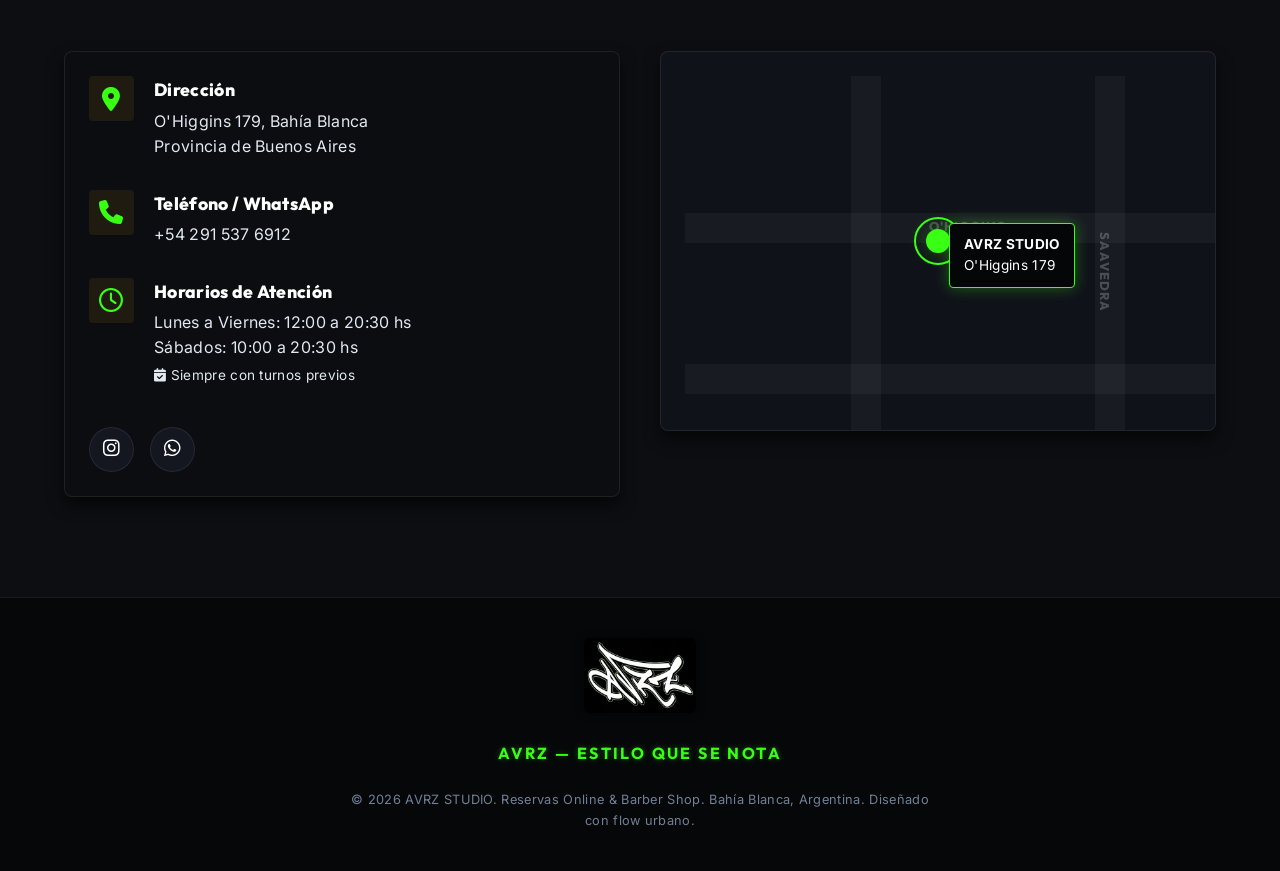
==== commit 4d945e08: "Update index.html" ====
--- a/index.html
+++ b/index.html
@@ -121,22 +121,21 @@
                     <h3 class="guide-title">¿CÓMO APLICAR NUESTROS <span class="gradient-text">PRODUCTOS</span>?</h3>
                     <p class="guide-description">Cuidar tu cabello y barba es cuestión de técnica. Seguí el paso a paso oficial de AVRZ STUDIO para lograr un peinado y una hidratación impecable sin dañar tu salud capilar.</p>
 
+                    <!-- Banner / Guía de Aplicación de Productos -->
+            <div class="shop-guide-banner glass-card">
+                <div class="guide-content">
+                    <span class="guide-subtitle"><i class="fa-solid fa-graduation-cap"></i> Tips de Estilo</span>
+                    <h3 class="guide-title">¿CÓMO APLICAR NUESTROS <span class="gradient-text">PRODUCTOS</span>?</h3>
+                    <p class="guide-description">Cuidar tu cabello y barba es cuestión de técnica. Seguí el paso a paso oficial de AVRZ STUDIO para lograr un peinado y una hidratación impecable sin dañar tu salud capilar.</p>
                     <div class="guide-buttons-row">
-                        <button class="btn btn-primary" id="open-wax-guide-btn"><i class="fa-solid fa-eye"></i> Guía de Pomadas</button>
-                        <button class="btn btn-primary" id="open-oil-guide-btn"><i class="fa-solid fa-eye"></i> Guía de Aceites</button>
-                    </div>
-                </div>
-
-                <div class="guide-image-container double-thumbs">
-                    <div class="guide-thumb-box" id="wax-guide-thumb">
-                        <img src="assets/pomada-guia.jpg" alt="Guía de aplicación de pomadas" class="guide-img-thumb">
-                        <span class="guide-img-overlay"><i class="fa-solid fa-maximize"></i> Ceras</span>
-                    </div>
-
-                    <div class="guide-thumb-box" id="oil-guide-thumb">
-                        <img src="assets/oil-guia.jpg" alt="Guía de aplicación de aceites" class="guide-img-thumb">
-                        <span class="guide-img-overlay"><i class="fa-solid fa-maximize"></i> Aceites</span>
-                    </div>
+                        <button class="btn btn-primary btn-lg" id="open-guides-selector-btn">
+                            <i class="fa-solid fa-book-open"></i> ¿Cómo aplicar los productos?
+                        </button>
+                    </div>
+                </div>
+                <div class="guide-image-container single-thumb" id="guides-selector-thumb">
+                    <img src="assets/pomada-guia.jpg" alt="Guías de aplicación de productos AVRZ" class="guide-img-thumb">
+                    <span class="guide-img-overlay"><i class="fa-solid fa-expand"></i> Abrir Guía Interactiva</span>
                 </div>
             </div>
         </div>
@@ -416,16 +415,23 @@
         </div>
     </div>
 
+    <!-- Modal de Guía de Aplicación (Selector Unificado de Guías) -->
     <div class="modal" id="guide-modal">
         <div class="modal-overlay" id="guide-modal-overlay"></div>
         <div class="modal-content glass-card guide-modal-content">
             <button class="modal-close" id="close-guide-modal" aria-label="Cerrar modal">&times;</button>
-
             <div class="guide-modal-body">
                 <h3 class="guide-modal-title">GUÍA DE APLICACIÓN</h3>
-                <p class="guide-modal-desc">Seguí estos pasos recomendados por AVRZ STUDIO para lucir tu estilo al máximo.</p>
+                <p class="guide-modal-desc">Seleccioná el producto para ver su guía de aplicación paso a paso.</p>
+                
+                <!-- Selector de pestañas para guías -->
+                <div class="guide-tabs-container">
+                    <button class="guide-tab-btn active" data-guide="wax"><i class="fa-solid fa-cube"></i> Pomadas</button>
+                    <button class="guide-tab-btn" data-guide="oil"><i class="fa-solid fa-droplet"></i> Aceites</button>
+                    <button class="guide-tab-btn" data-guide="powder"><i class="fa-solid fa-wand-magic-sparkles"></i> Polvo</button>
+                </div>
                 <div class="guide-modal-img-wrapper">
-                    <img src="assets/pomada-guia.jpg" alt="Guía visual de aplicación de pomadas" class="guide-modal-img">
+                    <img src="assets/pomada-guia.jpg" alt="Guía visual de aplicación" class="guide-modal-img" onerror="this.src='https://placehold.co/600x400/191c26/FFF?text=Guia+de+Polvo+Texturizador'">
                 </div>
             </div>
         </div>
--- a/style.css
+++ b/style.css
@@ -1210,28 +1210,24 @@
 /* Adicional (Cejas) en Turnero como Pop-up/Modal Overlay */
 .addon-prompt-container {
     position: fixed;
-    top: 0;
-    left: 0;
-    width: 100vw;
-    height: 100vh;
-    background: rgba(6, 7, 9, 0.8);
+    inset: 0;
+    display: flex;
+    justify-content: center;
+    align-items: center;
+    padding: 20px;
+    background: rgba(6, 7, 9, 0.75);
     backdrop-filter: blur(6px);
-    display: flex;
-    justify-content: center;
-    align-items: center;
     z-index: 9999;
-    animation: fadeIn var(--transition-fast) forwards;
 }
 
 .addon-prompt-content {
+    width: min(360px, 92vw);
+    padding: 28px 22px;
+    border: 2px solid var(--neon-green);
+    border-radius: 16px;
+    background: var(--bg-secondary);
+    box-shadow: var(--shadow-neon), 0 10px 30px rgba(0,0,0,.6);
     text-align: center;
-    max-width: 380px;
-    width: 90%;
-    padding: 35px 30px;
-    border: 2px solid var(--neon-green);
-    box-shadow: var(--shadow-neon), 0 10px 30px rgba(0,0,0,0.6);
-    background: var(--bg-secondary);
-    border-radius: 12px;
 }
 .addon-prompt-content h5 {
     font-family: var(--font-heading);
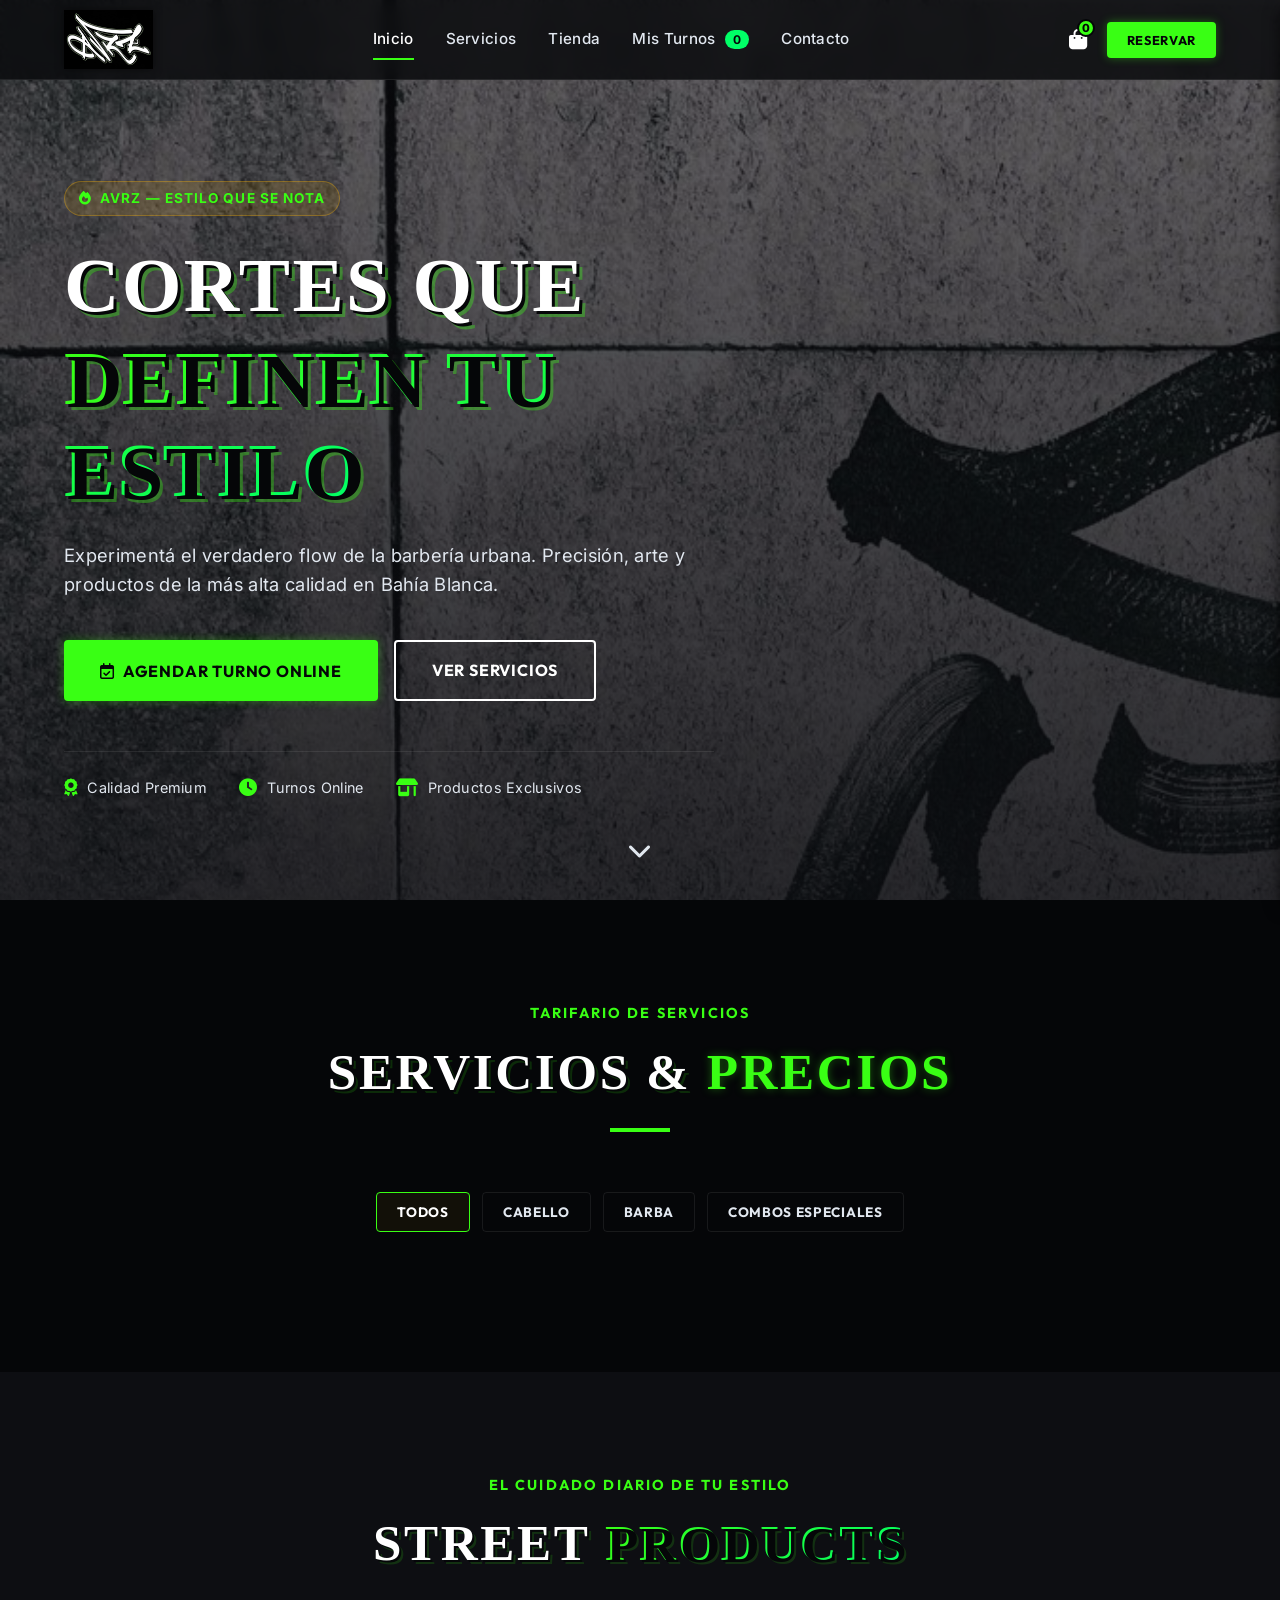
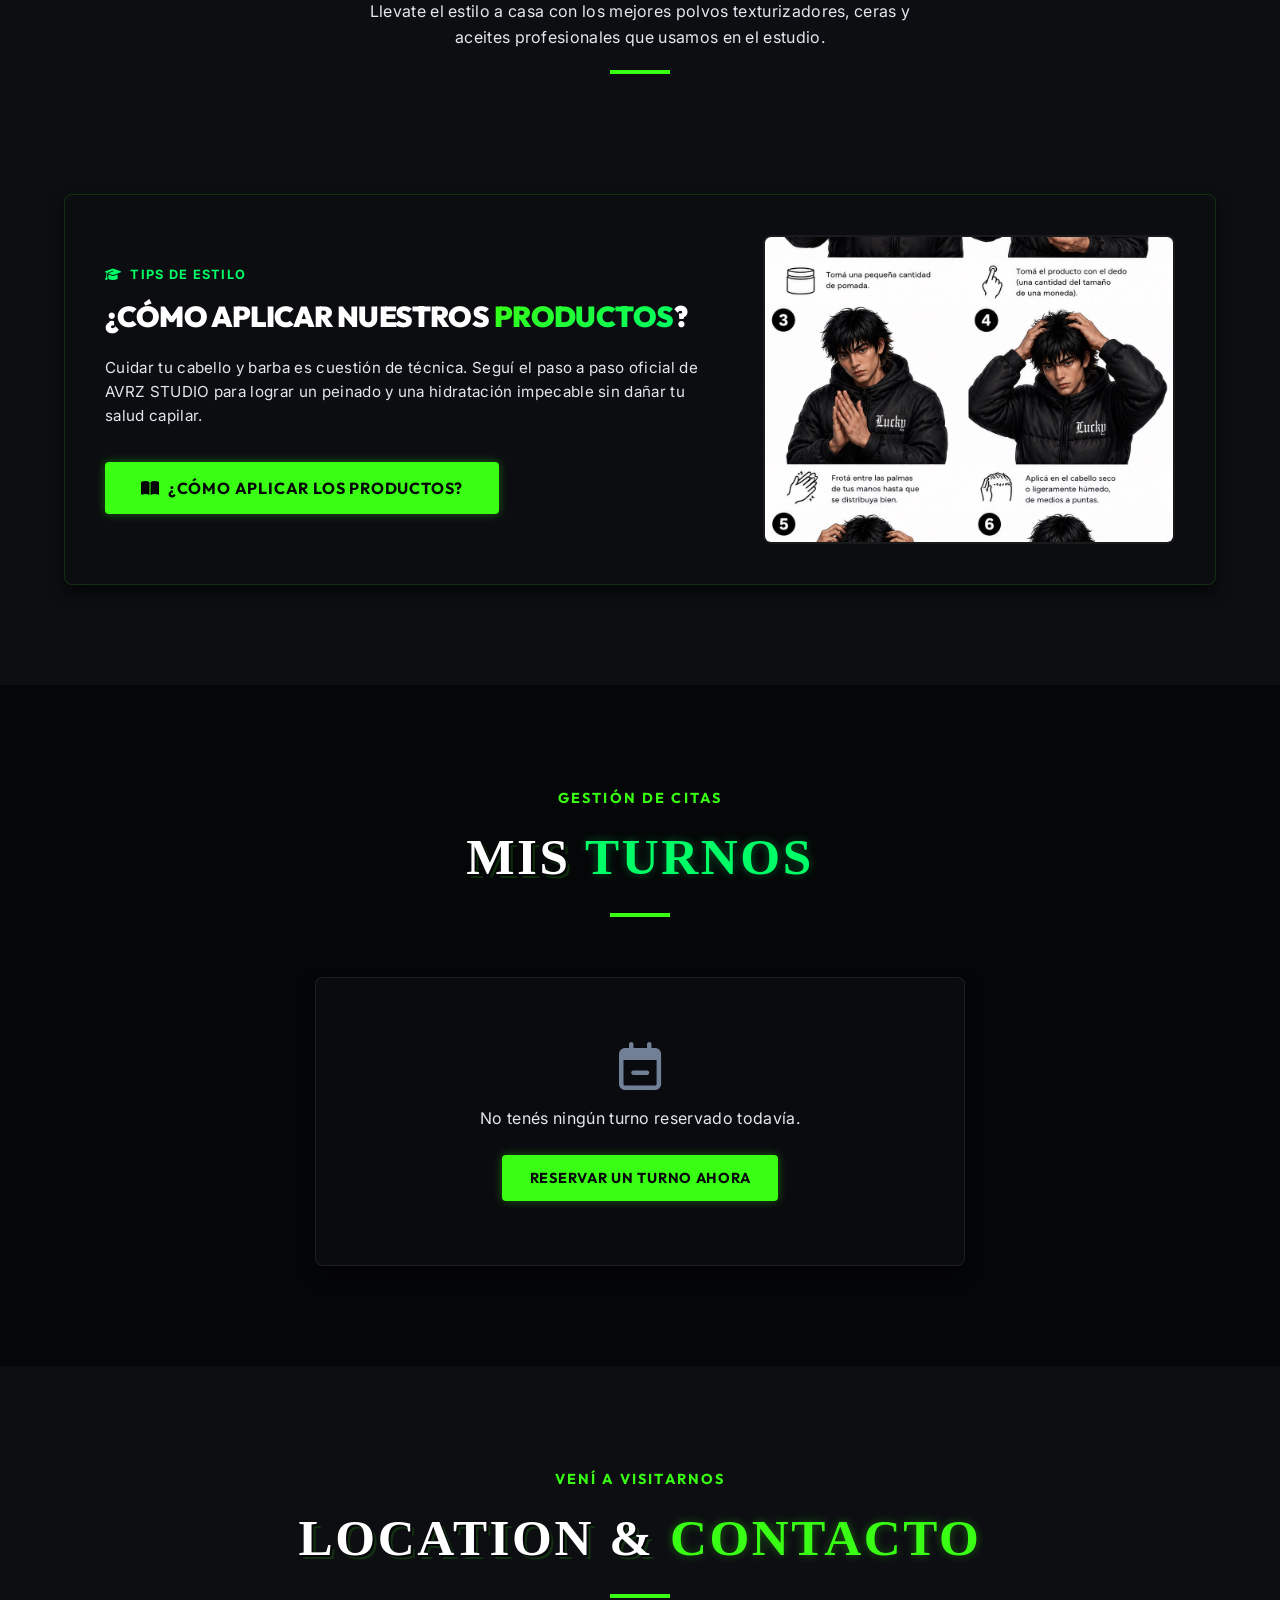
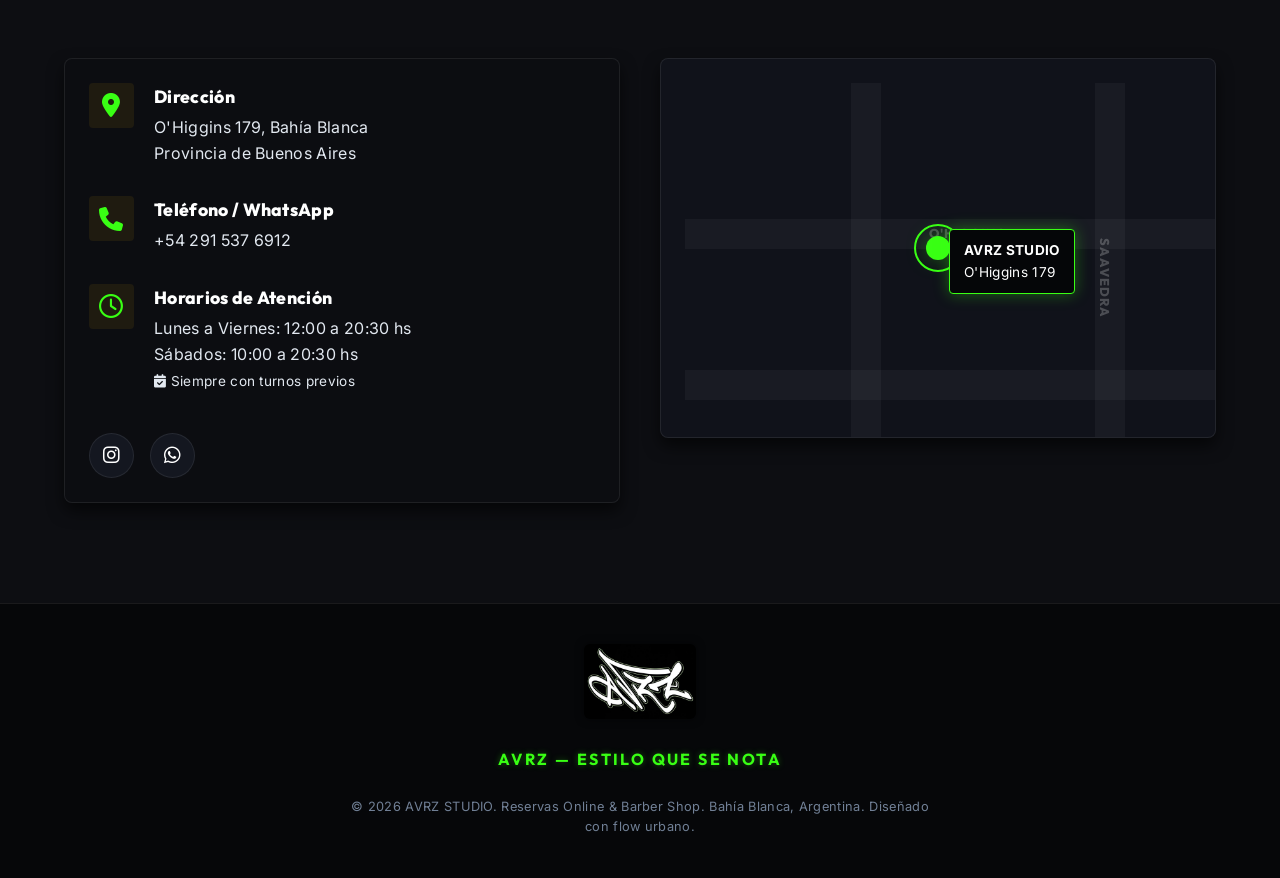
==== commit 86f21a7f: "Update index.html" ====
--- a/index.html
+++ b/index.html
@@ -13,6 +13,7 @@
     <link rel="stylesheet" href="https://cdnjs.cloudflare.com/ajax/libs/font-awesome/6.4.0/css/all.min.css">
     <link rel="stylesheet" href="style.css">
 </head>
+
 <body class="dark-theme">
     <header class="navbar">
         <div class="nav-container">
@@ -121,18 +122,13 @@
                     <h3 class="guide-title">¿CÓMO APLICAR NUESTROS <span class="gradient-text">PRODUCTOS</span>?</h3>
                     <p class="guide-description">Cuidar tu cabello y barba es cuestión de técnica. Seguí el paso a paso oficial de AVRZ STUDIO para lograr un peinado y una hidratación impecable sin dañar tu salud capilar.</p>
 
-                    <!-- Banner / Guía de Aplicación de Productos -->
-            <div class="shop-guide-banner glass-card">
-                <div class="guide-content">
-                    <span class="guide-subtitle"><i class="fa-solid fa-graduation-cap"></i> Tips de Estilo</span>
-                    <h3 class="guide-title">¿CÓMO APLICAR NUESTROS <span class="gradient-text">PRODUCTOS</span>?</h3>
-                    <p class="guide-description">Cuidar tu cabello y barba es cuestión de técnica. Seguí el paso a paso oficial de AVRZ STUDIO para lograr un peinado y una hidratación impecable sin dañar tu salud capilar.</p>
                     <div class="guide-buttons-row">
                         <button class="btn btn-primary btn-lg" id="open-guides-selector-btn">
                             <i class="fa-solid fa-book-open"></i> ¿Cómo aplicar los productos?
                         </button>
                     </div>
                 </div>
+
                 <div class="guide-image-container single-thumb" id="guides-selector-thumb">
                     <img src="assets/pomada-guia.jpg" alt="Guías de aplicación de productos AVRZ" class="guide-img-thumb">
                     <span class="guide-img-overlay"><i class="fa-solid fa-expand"></i> Abrir Guía Interactiva</span>
@@ -348,30 +344,12 @@
                             </div>
 
                             <div class="ticket-details">
-                                <div class="detail-row">
-                                    <span>Servicio</span>
-                                    <strong id="ticket-service">Corte Degradado</strong>
-                                </div>
-                                <div class="detail-row">
-                                    <span>Estilista</span>
-                                    <strong id="ticket-barber">AVRZ</strong>
-                                </div>
-                                <div class="detail-row">
-                                    <span>Fecha</span>
-                                    <strong id="ticket-date">Viernes, 22 de Mayo</strong>
-                                </div>
-                                <div class="detail-row">
-                                    <span>Horario</span>
-                                    <strong id="ticket-time">15:00 hs</strong>
-                                </div>
-                                <div class="detail-row">
-                                    <span>Cliente</span>
-                                    <strong id="ticket-client">Juan Pérez</strong>
-                                </div>
-                                <div class="detail-row total-row">
-                                    <span>Total a Pagar</span>
-                                    <strong id="ticket-price">$3500</strong>
-                                </div>
+                                <div class="detail-row"><span>Servicio</span><strong id="ticket-service">Corte Degradado</strong></div>
+                                <div class="detail-row"><span>Estilista</span><strong id="ticket-barber">AVRZ</strong></div>
+                                <div class="detail-row"><span>Fecha</span><strong id="ticket-date">Viernes, 22 de Mayo</strong></div>
+                                <div class="detail-row"><span>Horario</span><strong id="ticket-time">15:00 hs</strong></div>
+                                <div class="detail-row"><span>Cliente</span><strong id="ticket-client">Juan Pérez</strong></div>
+                                <div class="detail-row total-row"><span>Total a Pagar</span><strong id="ticket-price">$3500</strong></div>
                             </div>
 
                             <div class="ticket-footer">
@@ -415,23 +393,23 @@
         </div>
     </div>
 
-    <!-- Modal de Guía de Aplicación (Selector Unificado de Guías) -->
     <div class="modal" id="guide-modal">
         <div class="modal-overlay" id="guide-modal-overlay"></div>
         <div class="modal-content glass-card guide-modal-content">
             <button class="modal-close" id="close-guide-modal" aria-label="Cerrar modal">&times;</button>
+
             <div class="guide-modal-body">
                 <h3 class="guide-modal-title">GUÍA DE APLICACIÓN</h3>
                 <p class="guide-modal-desc">Seleccioná el producto para ver su guía de aplicación paso a paso.</p>
-                
-                <!-- Selector de pestañas para guías -->
+
                 <div class="guide-tabs-container">
                     <button class="guide-tab-btn active" data-guide="wax"><i class="fa-solid fa-cube"></i> Pomadas</button>
                     <button class="guide-tab-btn" data-guide="oil"><i class="fa-solid fa-droplet"></i> Aceites</button>
                     <button class="guide-tab-btn" data-guide="powder"><i class="fa-solid fa-wand-magic-sparkles"></i> Polvo</button>
                 </div>
+
                 <div class="guide-modal-img-wrapper">
-                    <img src="assets/pomada-guia.jpg" alt="Guía visual de aplicación" class="guide-modal-img" onerror="this.src='https://placehold.co/600x400/191c26/FFF?text=Guia+de+Polvo+Texturizador'">
+                    <img src="assets/pomada-guia.jpg" alt="Guía visual de aplicación" class="guide-modal-img" onerror="this.src='https://placehold.co/600x400/191c26/FFF?text=Guia+de+Producto'">
                 </div>
             </div>
         </div>
--- a/style.css
+++ b/style.css
@@ -2006,17 +2006,14 @@
     border-color: rgba(57, 255, 20, 0.15);
     transition: var(--transition-normal);
 }
-
 .shop-guide-banner:hover {
     border-color: rgba(57, 255, 20, 0.4);
     box-shadow: var(--shadow-neon);
 }
-
 .guide-content {
     display: flex;
     flex-direction: column;
 }
-
 .guide-subtitle {
     color: var(--neon-mint);
     text-transform: uppercase;
@@ -2027,27 +2024,37 @@
     align-items: center;
     gap: 8px;
 }
-
 .guide-title {
     font-family: var(--font-heading);
     font-size: 1.8rem;
     font-weight: 900;
     margin-top: 8px;
     margin-bottom: 16px;
-}
-
+    letter-spacing: -0.02em;
+}
 .guide-description {
     color: var(--text-secondary);
     font-size: 0.95rem;
     margin-bottom: 24px;
 }
-
-.guide-buttons-row {
-    display: flex;
+.guide-steps-list {
+    display: flex;
+    flex-direction: column;
+    gap: 14px;
+    margin-bottom: 28px;
+}
+.guide-step-item {
+    display: flex;
+    align-items: flex-start;
     gap: 12px;
-    margin-top: 10px;
-}
-
+    font-size: 0.9rem;
+    color: var(--text-secondary);
+}
+.guide-step-item i {
+    color: var(--neon-green);
+    margin-top: 4px;
+    font-size: 0.95rem;
+}
 .guide-image-container {
     position: relative;
     border-radius: 8px;
@@ -2061,14 +2068,220 @@
     align-items: center;
     background-color: var(--bg-primary);
 }
-
+.guide-img-thumb {
+    width: 100%;
+    height: 100%;
+    object-fit: cover;
+    transition: var(--transition-normal);
+}
+.guide-img-overlay {
+    position: absolute;
+    top: 0;
+    left: 0;
+    width: 100%;
+    height: 100%;
+    background-color: rgba(6, 7, 9, 0.7);
+    display: flex;
+    align-items: center;
+    justify-content: center;
+    gap: 8px;
+    font-family: var(--font-heading);
+    font-weight: 700;
+    font-size: 0.9rem;
+    text-transform: uppercase;
+    color: var(--neon-green);
+    opacity: 0;
+    transition: var(--transition-normal);
+    backdrop-filter: blur(2px);
+}
+.guide-image-container:hover .guide-img-thumb {
+    transform: scale(1.05);
+}
+.guide-image-container:hover .guide-img-overlay {
+    opacity: 1;
+}
+.guide-image-container:hover {
+    border-color: var(--neon-green);
+    box-shadow: 0 0 15px rgba(57, 255, 20, 0.2);
+}
+/* Modal de Guía de Aplicación */
+.guide-modal-content {
+    max-width: 550px;
+    padding: 30px;
+    border-color: rgba(57, 255, 20, 0.2);
+}
+.guide-modal-body {
+    text-align: center;
+}
+.guide-modal-title {
+    font-family: var(--font-heading);
+    font-size: 1.6rem;
+    font-weight: 900;
+    color: var(--neon-green);
+    margin-bottom: 8px;
+    text-transform: uppercase;
+    text-shadow: 0 0 8px var(--neon-green-glow);
+}
+.guide-modal-desc {
+    color: var(--text-secondary);
+    font-size: 0.9rem;
+    margin-bottom: 20px;
+}
+.guide-modal-img-wrapper {
+    width: 100%;
+    border-radius: 6px;
+    overflow: hidden;
+    border: 1px solid var(--border-color);
+    background-color: var(--bg-primary);
+}
+.guide-modal-img {
+    width: 100%;
+    height: auto;
+    max-height: 70vh;
+    object-fit: contain;
+    display: block;
+}
+/* Responsividad para Guía */
+@media (max-width: 768px) {
+    .shop-guide-banner {
+        grid-template-columns: 1fr;
+        gap: 30px;
+        padding: 24px;
+        margin-top: 40px;
+    }
+    .guide-title {
+        font-size: 1.5rem;
+    }
+    .guide-image-container {
+        aspect-ratio: 16 / 9;
+    }
+}
+/* ==========================================
+   MODAL DE SELECCIÓN DE VARIANTES (TIENDA)
+   ========================================== */
+.variant-modal-content {
+    max-width: 600px;
+    padding: 30px;
+    border-color: rgba(255, 255, 255, 0.1);
+}
+.variant-options-list {
+    display: flex;
+    flex-direction: column;
+    gap: 12px;
+    margin: 20px 0;
+    max-height: 380px;
+    overflow-y: auto;
+    padding-right: 6px;
+}
+/* Scrollbar para la lista de variantes */
+.variant-options-list::-webkit-scrollbar {
+    width: 6px;
+}
+.variant-options-list::-webkit-scrollbar-track {
+    background: rgba(255, 255, 255, 0.02);
+    border-radius: 3px;
+}
+.variant-options-list::-webkit-scrollbar-thumb {
+    background: var(--bg-tertiary);
+    border-radius: 3px;
+}
+.variant-options-list::-webkit-scrollbar-thumb:hover {
+    background: var(--neon-green);
+}
+.variant-option-card {
+    display: flex;
+    gap: 16px;
+    padding: 12px 16px;
+    background-color: var(--bg-tertiary);
+    border: 1px solid var(--border-color);
+    border-radius: 6px;
+    cursor: pointer;
+    align-items: center;
+    transition: var(--transition-normal);
+}
+.variant-option-card:hover {
+    border-color: rgba(255, 255, 255, 0.15);
+    transform: translateX(4px);
+}
+.variant-option-card.selected {
+    border-color: var(--neon-green);
+    background-color: rgba(57, 255, 20, 0.03);
+    box-shadow: 0 0 10px rgba(57, 255, 20, 0.05);
+}
+.variant-option-img {
+    width: 65px;
+    height: 65px;
+    object-fit: cover;
+    border-radius: 4px;
+    border: 1px solid var(--border-color);
+    background-color: var(--bg-secondary);
+}
+.variant-option-info {
+    flex-grow: 1;
+    text-align: left;
+}
+.variant-option-header {
+    display: flex;
+    justify-content: space-between;
+    align-items: center;
+    margin-bottom: 4px;
+}
+.variant-option-header h4 {
+    font-family: var(--font-heading);
+    font-size: 1rem;
+    font-weight: 700;
+}
+.badge-variant {
+    background-color: var(--bg-secondary);
+    color: var(--neon-mint);
+    border: 1px solid var(--neon-mint);
+    font-size: 0.7rem;
+    padding: 2px 8px;
+    border-radius: 2px;
+    font-weight: 700;
+    text-transform: uppercase;
+    letter-spacing: 0.05em;
+}
+.variant-option-card.selected .badge-variant {
+    background-color: var(--neon-mint);
+    color: var(--bg-primary);
+}
+.variant-option-info p {
+    font-size: 0.8rem;
+    color: var(--text-secondary);
+    line-height: 1.4;
+}
+.variant-modal-footer {
+    display: flex;
+    justify-content: space-between;
+    align-items: center;
+    border-top: 1px solid var(--border-color);
+    padding-top: 20px;
+    margin-top: 20px;
+}
+.variant-qty-selector {
+    display: flex;
+    align-items: center;
+    gap: 12px;
+}
+.variant-qty-selector .qty-val {
+    font-size: 1.1rem;
+    font-weight: 700;
+    min-width: 25px;
+    text-align: center;
+}
+/* Mejoras del Banner de Guía Unificada */
+.guide-buttons-row {
+    display: flex;
+    gap: 12px;
+    margin-top: 10px;
+}
 .double-thumbs {
     display: grid;
     grid-template-columns: 1fr 1fr;
     gap: 16px;
     aspect-ratio: auto !important;
 }
-
 .guide-thumb-box {
     position: relative;
     border-radius: 6px;
@@ -2082,26 +2295,25 @@
     align-items: center;
     background-color: var(--bg-primary);
 }
-
 .guide-thumb-box:hover {
     border-color: var(--neon-green);
     box-shadow: 0 0 12px rgba(57, 255, 20, 0.25);
 }
-
-.guide-img-thumb {
+.guide-thumb-box .guide-img-thumb {
     width: 100%;
     height: 100%;
     object-fit: cover;
     transition: var(--transition-normal);
 }
-
 .guide-thumb-box:hover .guide-img-thumb {
     transform: scale(1.06);
 }
-
-.guide-img-overlay {
+.guide-thumb-box .guide-img-overlay {
     position: absolute;
-    inset: 0;
+    top: 0;
+    left: 0;
+    width: 100%;
+    height: 100%;
     background-color: rgba(6, 7, 9, 0.65);
     display: flex;
     align-items: center;
@@ -2116,204 +2328,82 @@
     transition: var(--transition-normal);
     backdrop-filter: blur(2px);
 }
-
-.guide-thumb-box:hover .guide-img-overlay,
-.guide-image-container:hover .guide-img-overlay {
+.guide-thumb-box:hover .guide-img-overlay {
     opacity: 1;
 }
-
-.guide-image-container:hover {
-    border-color: var(--neon-green);
-    box-shadow: 0 0 15px rgba(57, 255, 20, 0.2);
-}
-
-.guide-image-container:hover .guide-img-thumb {
-    transform: scale(1.05);
-}
-
-/* ==========================================
-   MODAL GUÍA
-   ========================================== */
-.guide-modal-content {
-    max-width: 550px;
-    padding: 30px;
-    border-color: rgba(57, 255, 20, 0.2);
-}
-
-.guide-modal-body {
-    text-align: center;
-}
-
-.guide-modal-title {
-    font-family: var(--font-heading);
-    font-size: 1.6rem;
-    font-weight: 900;
-    color: var(--neon-green);
-    margin-bottom: 8px;
-    text-transform: uppercase;
-    text-shadow: 0 0 8px var(--neon-green-glow);
-}
-
-.guide-modal-desc {
-    color: var(--text-secondary);
-    font-size: 0.9rem;
-    margin-bottom: 20px;
-}
-
-.guide-modal-img-wrapper {
-    width: 100%;
-    border-radius: 6px;
-    overflow: hidden;
-    border: 1px solid var(--border-color);
-    background-color: var(--bg-primary);
-}
-
-.guide-modal-img {
-    width: 100%;
-    height: auto;
-    max-height: 70vh;
-    object-fit: contain;
-    display: block;
-}
-
-/* ==========================================
-   RESPONSIVE
-   ========================================== */
-@media (max-width: 992px) {
-    html {
-        font-size: 15px;
-    }
-
-    .hero-title {
-        font-size: 3.2rem;
-    }
-
-    .contact-grid {
-        grid-template-columns: 1fr;
-        gap: 30px;
-    }
-
-    .map-simulated {
-        height: 300px;
-    }
-}
-
+/* Adaptación responsive para pantallas pequeñas */
 @media (max-width: 768px) {
-    .navbar {
-        height: 70px;
-    }
-
-    .nav-menu {
-        display: none;
-    }
-
-    .nav-actions {
-        margin-right: 15px;
-    }
-
-    .mobile-menu-toggle {
-        display: block;
-    }
-
-    .hero-section {
-        height: auto;
-        padding: 120px 0 80px;
-    }
-
-    .hero-actions {
-        flex-direction: column;
-        gap: 12px;
-    }
-
-    .hero-features {
-        flex-direction: column;
-        gap: 16px;
-    }
-
-    .datetime-picker-layout {
-        grid-template-columns: 1fr;
-    }
-
-    .modal-content {
-        padding: 24px;
-    }
-
-    .progress-step span {
-        display: none;
-    }
-
-    .progress-bar {
-        margin-bottom: 24px;
-    }
-
-    .shop-guide-banner {
-        grid-template-columns: 1fr;
-        gap: 30px;
-        padding: 24px;
-        margin-top: 40px;
-    }
-
-    .guide-title {
-        font-size: 1.5rem;
-    }
-
-    .guide-image-container {
-        aspect-ratio: 16 / 9;
-    }
-
     .double-thumbs {
         grid-template-columns: 1fr;
         gap: 12px;
     }
-
     .guide-buttons-row {
         flex-direction: column;
         width: 100%;
     }
-
     .guide-buttons-row .btn {
         width: 100%;
     }
-
-    .variant-modal-footer {
-        flex-direction: column;
-        align-items: stretch;
-    }
-}
-
-@media (max-width: 480px) {
-    .section-title {
-        font-size: 2.2rem;
-    }
-
-    .hero-title {
-        font-size: 2.5rem;
-    }
-
-    .cart-content {
-        max-width: 100%;
-    }
-
-    .services-grid,
-    .products-grid {
-        grid-template-columns: 1fr;
-    }
-
-    .variant-option-card {
-        grid-template-columns: 1fr;
-    }
-
-    .variant-option-img {
-        width: 100%;
-        height: 180px;
-    }
-}
-
+}
 /* ==========================================
-   HERO BACKGROUND
+   HERO BACKGROUND — Foto de corte
    ========================================== */
 .hero-bg {
     background-size: cover;
     background-position: center 20%;
     background-repeat: no-repeat;
 }
+/* ==========================================
+   SELECTOR DE PESTAÑAS (GUIDES MODAL TABS)
+   ========================================== */
+.guide-tabs-container {
+    display: flex;
+    justify-content: center;
+    gap: 12px;
+    margin-bottom: 25px;
+    border-bottom: 1px solid rgba(255, 255, 255, 0.08);
+    padding-bottom: 15px;
+    flex-wrap: wrap;
+}
+.guide-tab-btn {
+    background: rgba(255, 255, 255, 0.02);
+    border: 1px solid var(--border-color);
+    color: var(--text-secondary);
+    padding: 10px 20px;
+    font-family: var(--font-heading);
+    font-size: 0.85rem;
+    font-weight: 800;
+    text-transform: uppercase;
+    letter-spacing: 0.05em;
+    border-radius: 8px;
+    cursor: pointer;
+    transition: var(--transition-fast);
+    display: flex;
+    align-items: center;
+    gap: 8px;
+}
+.guide-tab-btn:hover {
+    color: var(--text-primary);
+    border-color: var(--text-secondary);
+    background: rgba(255, 255, 255, 0.05);
+}
+.guide-tab-btn.active {
+    background: rgba(57, 255, 20, 0.08);
+    border-color: var(--neon-green);
+    color: var(--neon-green);
+    box-shadow: 0 0 15px rgba(57, 255, 20, 0.15);
+}
+.guide-tab-btn i {
+    font-size: 1rem;
+}
+@media (max-width: 480px) {
+    .guide-tabs-container {
+        gap: 8px;
+    }
+    .guide-tab-btn {
+        padding: 8px 14px;
+        font-size: 0.75rem;
+        flex: 1;
+        justify-content: center;
+    }
+}
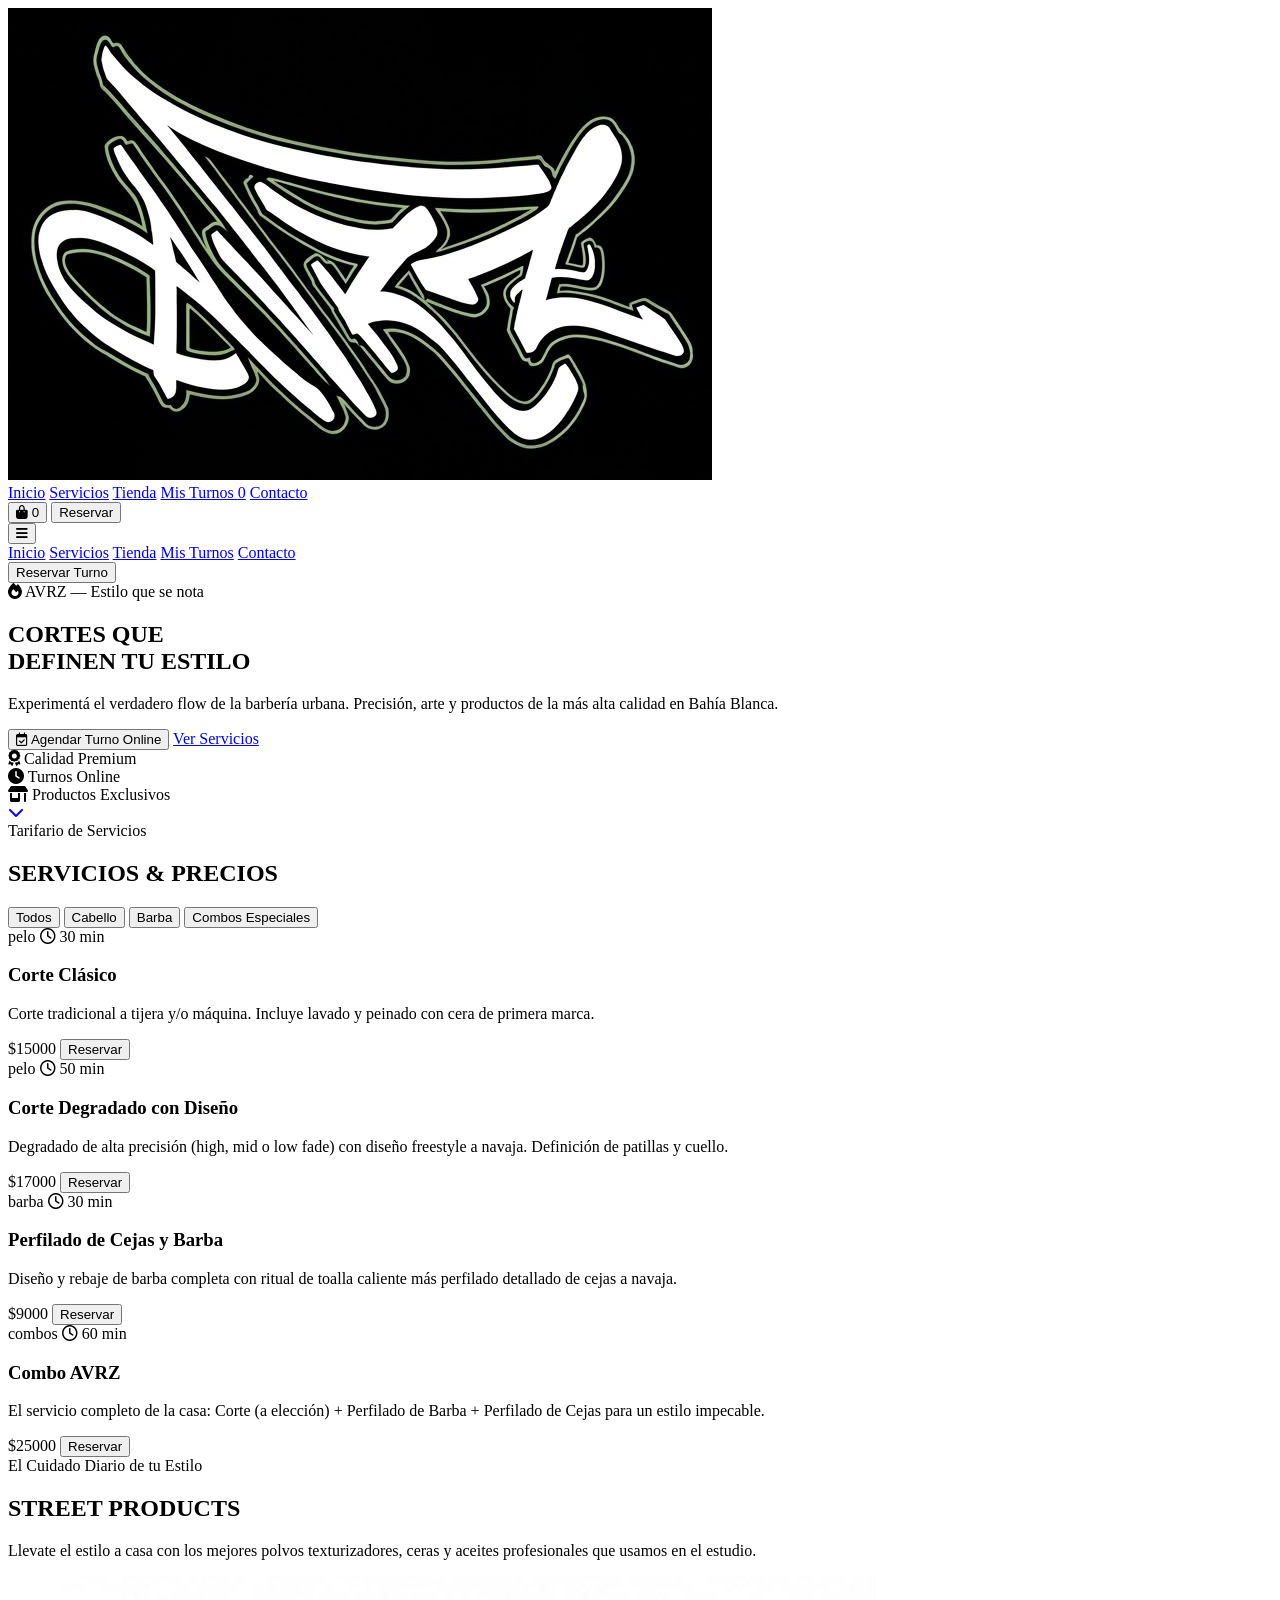
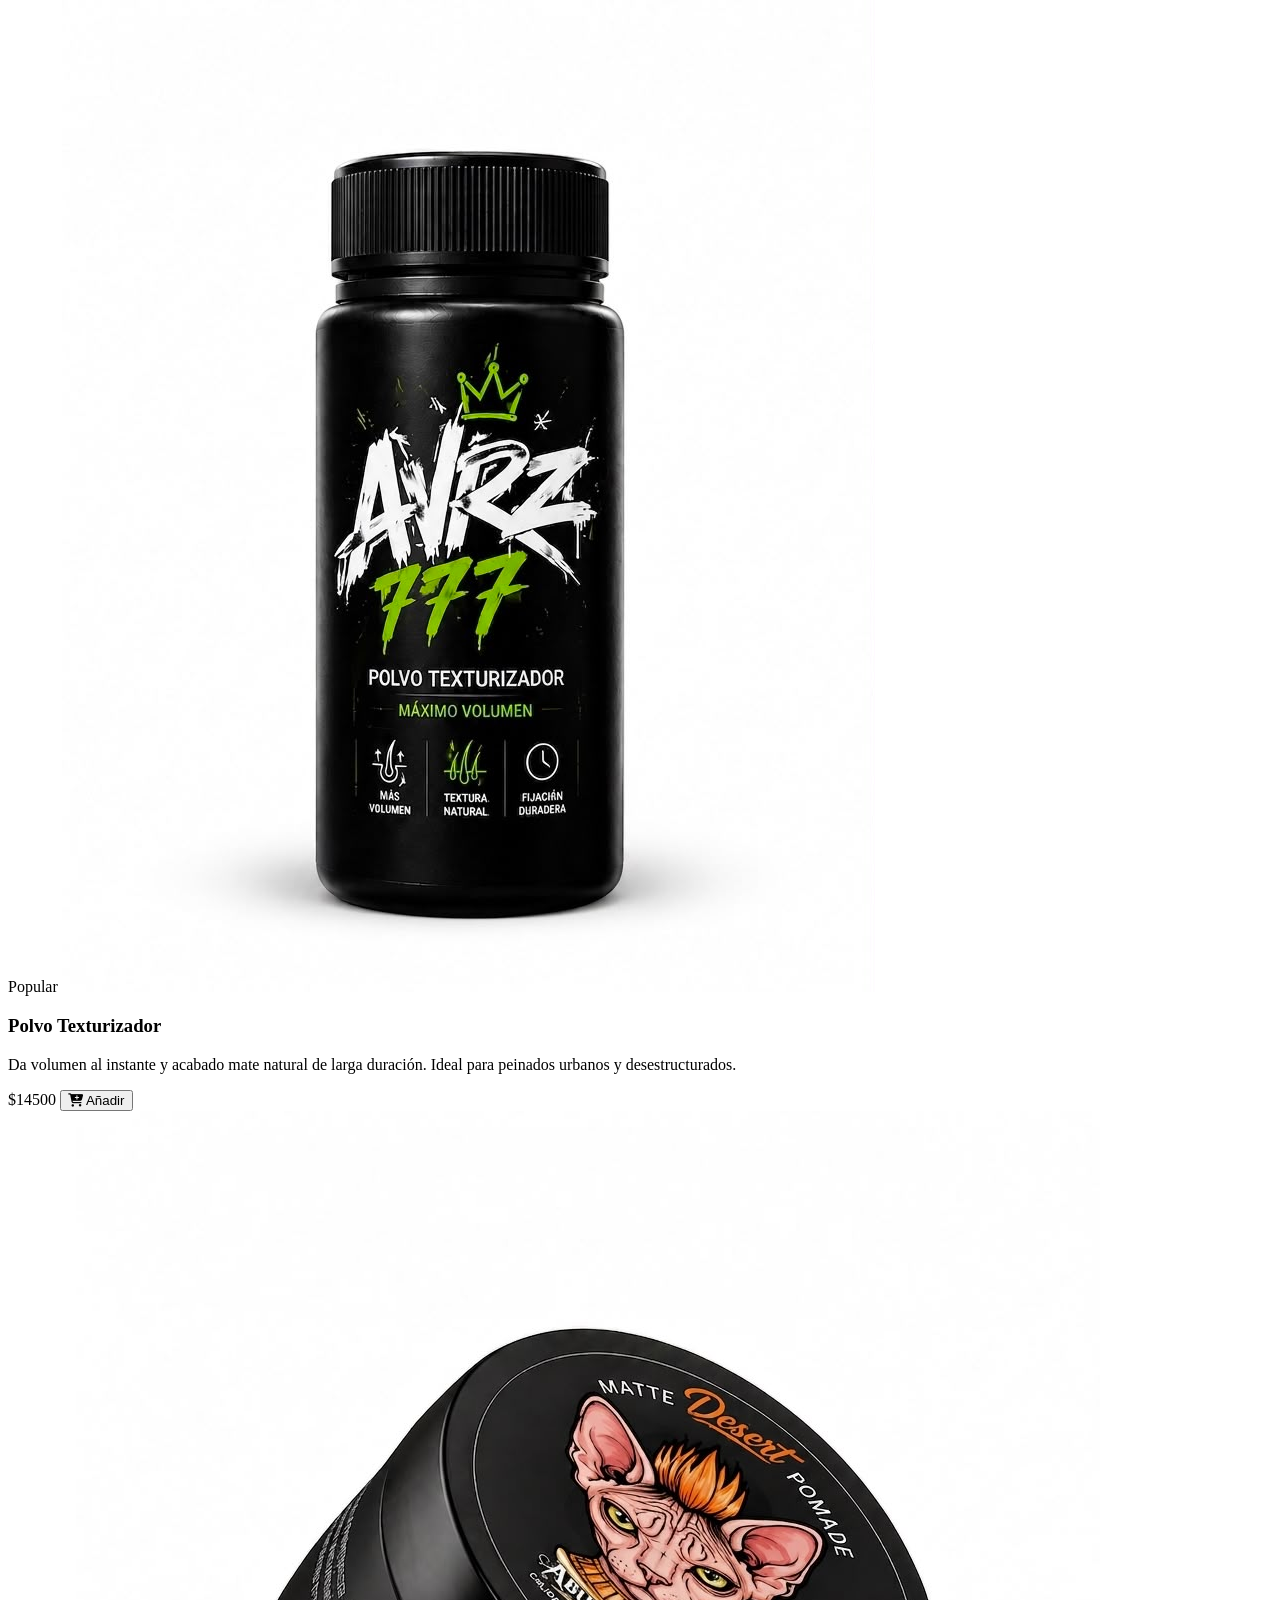
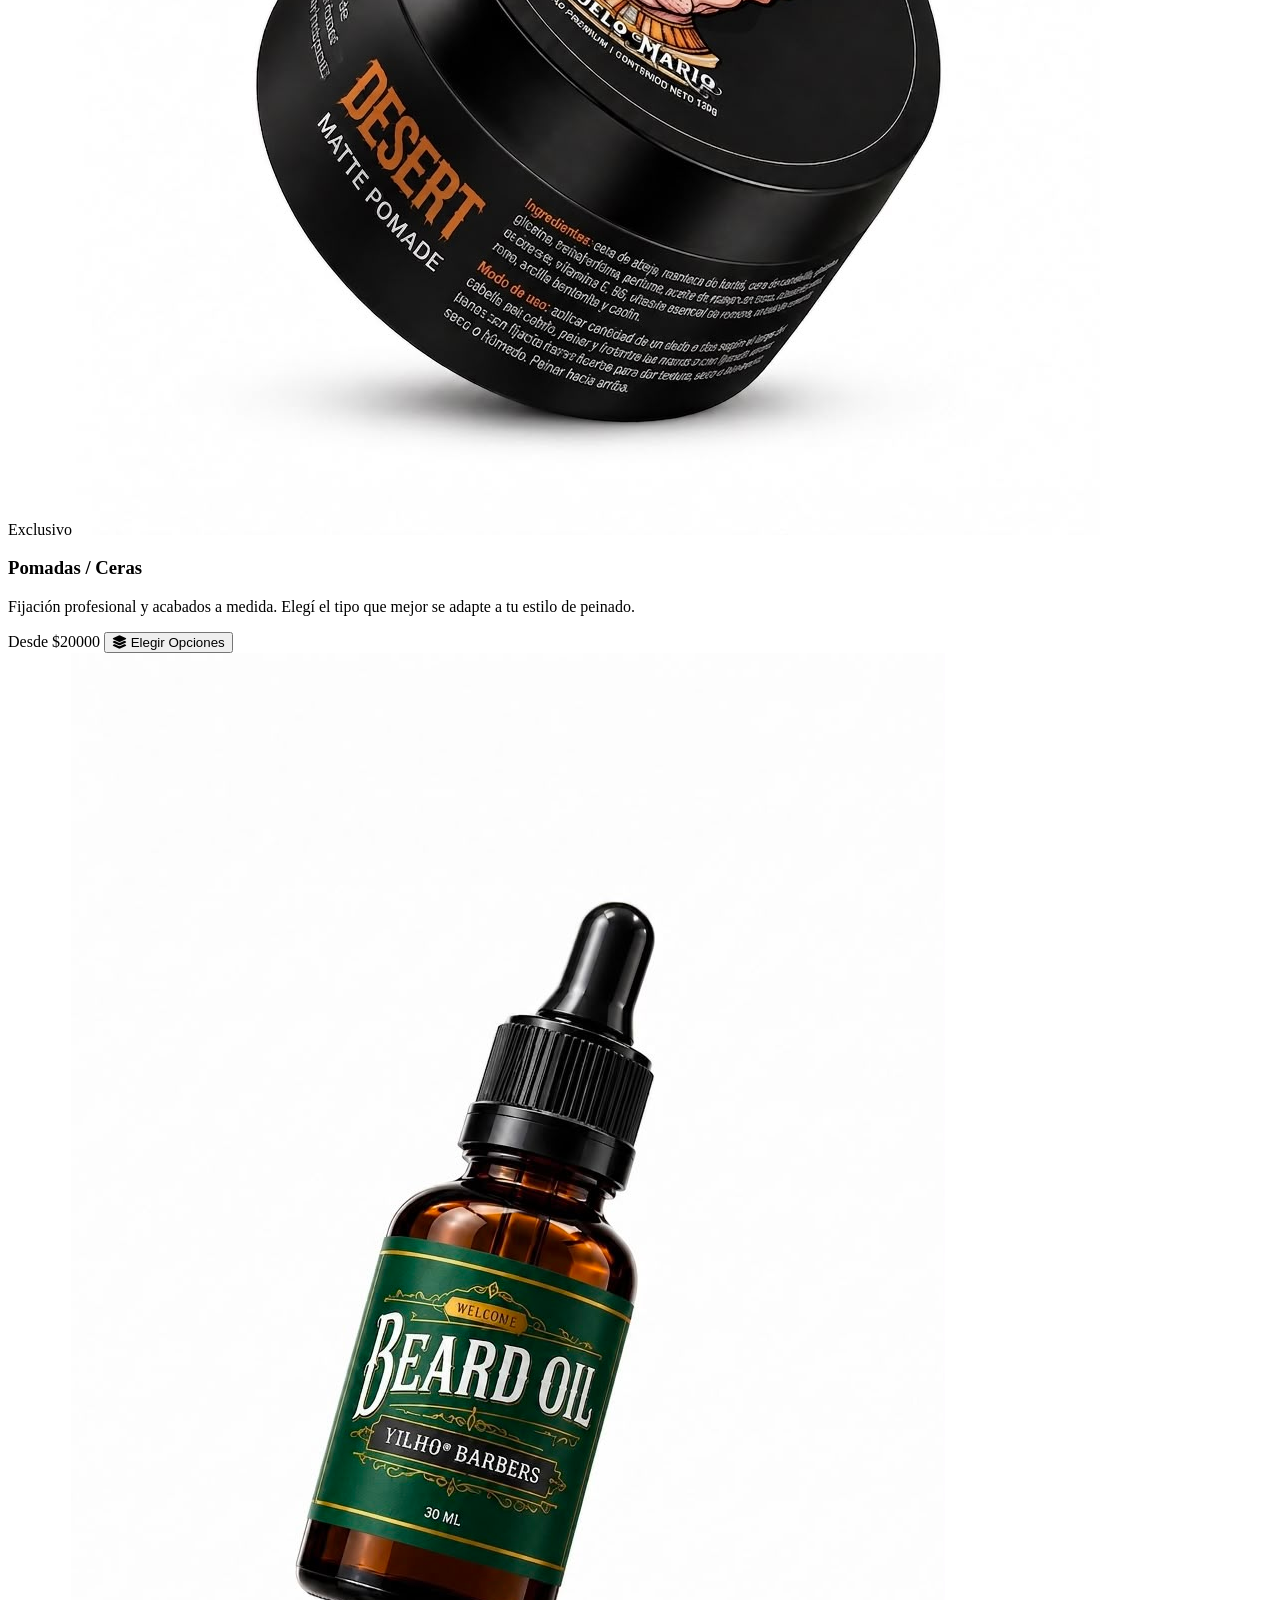
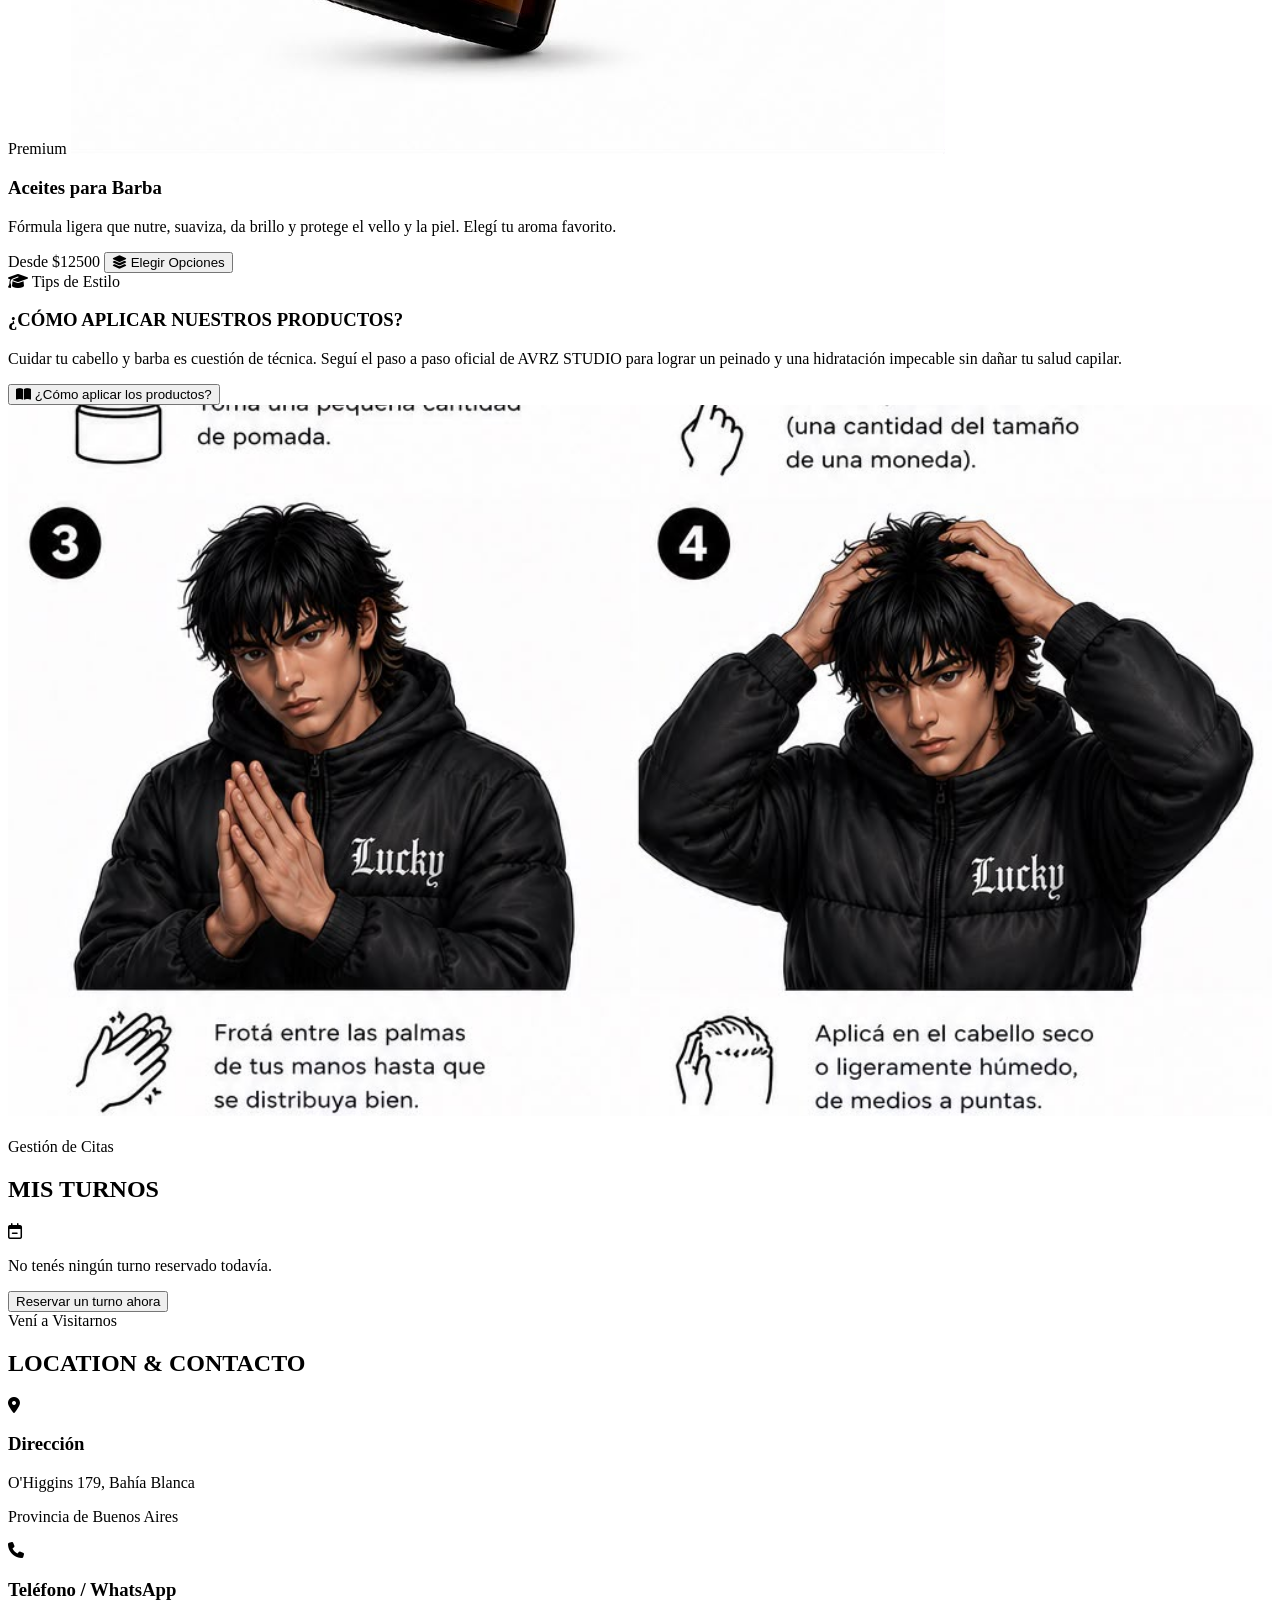
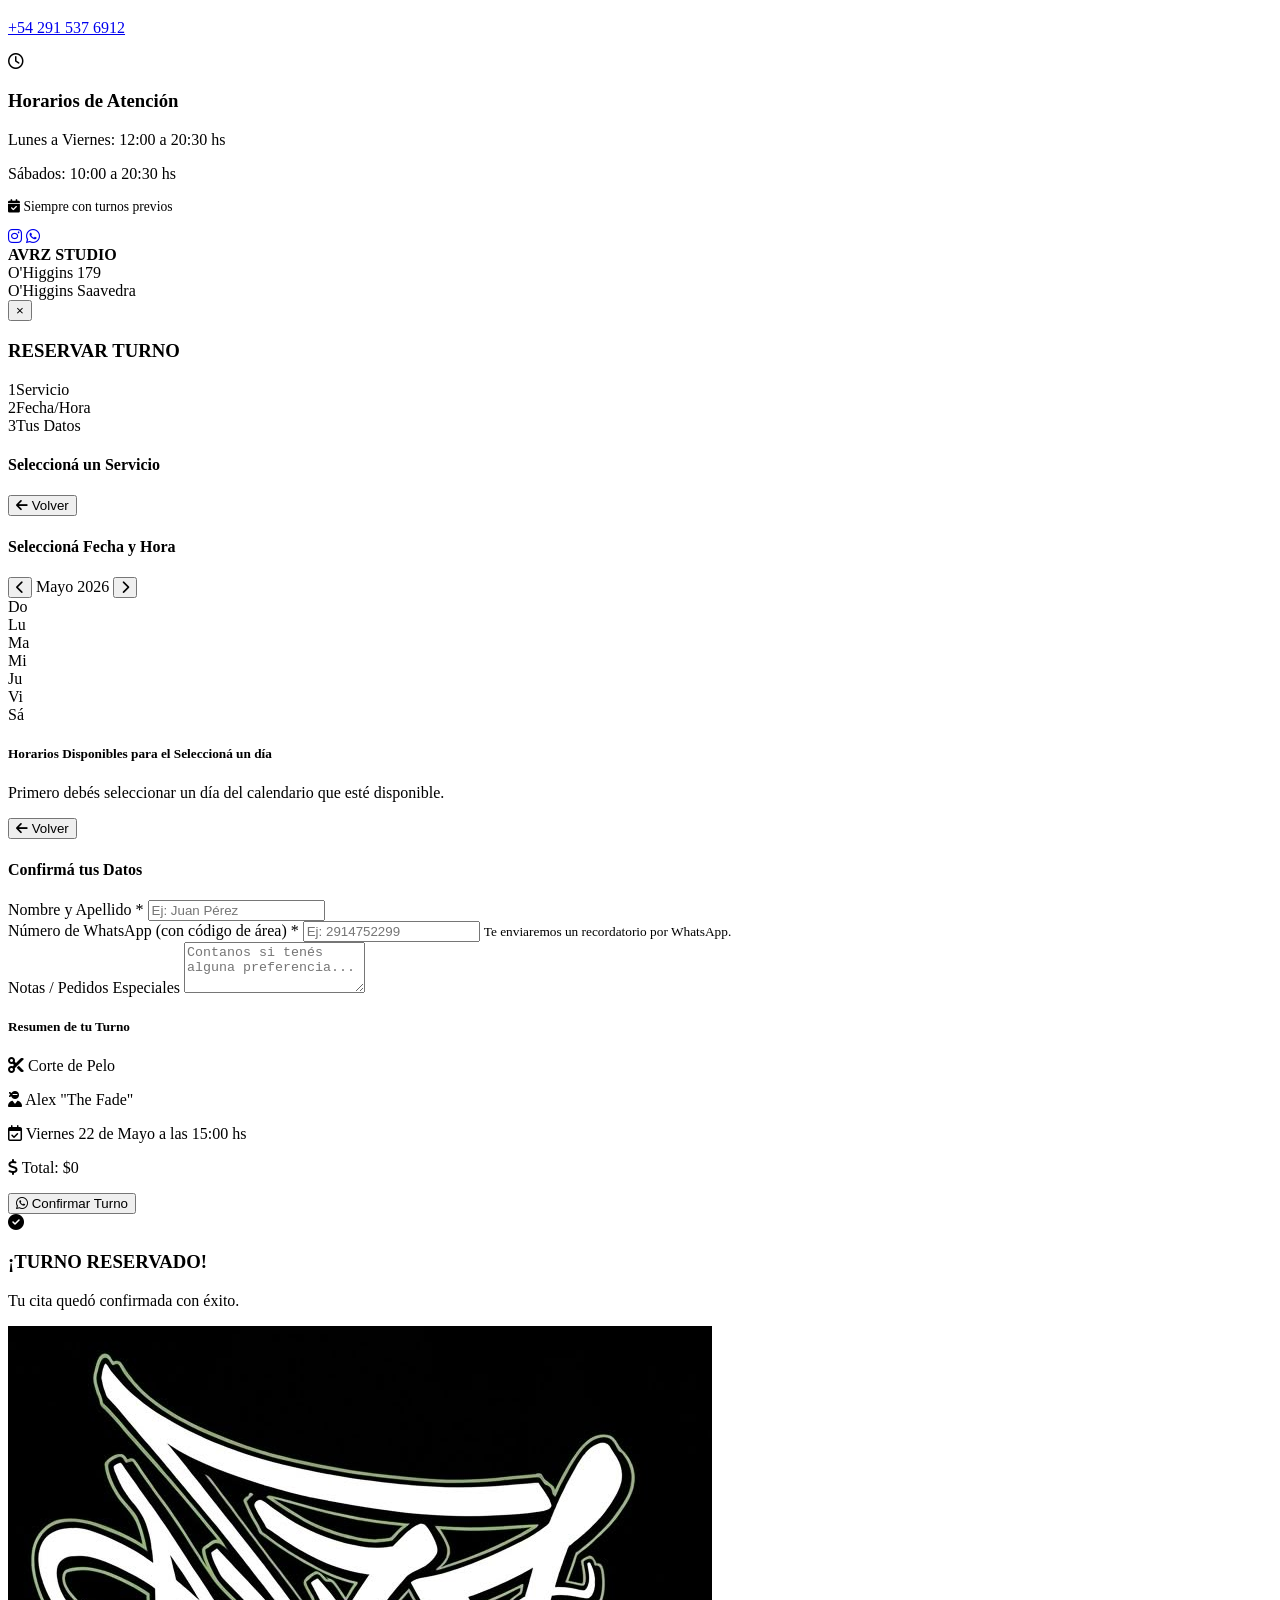
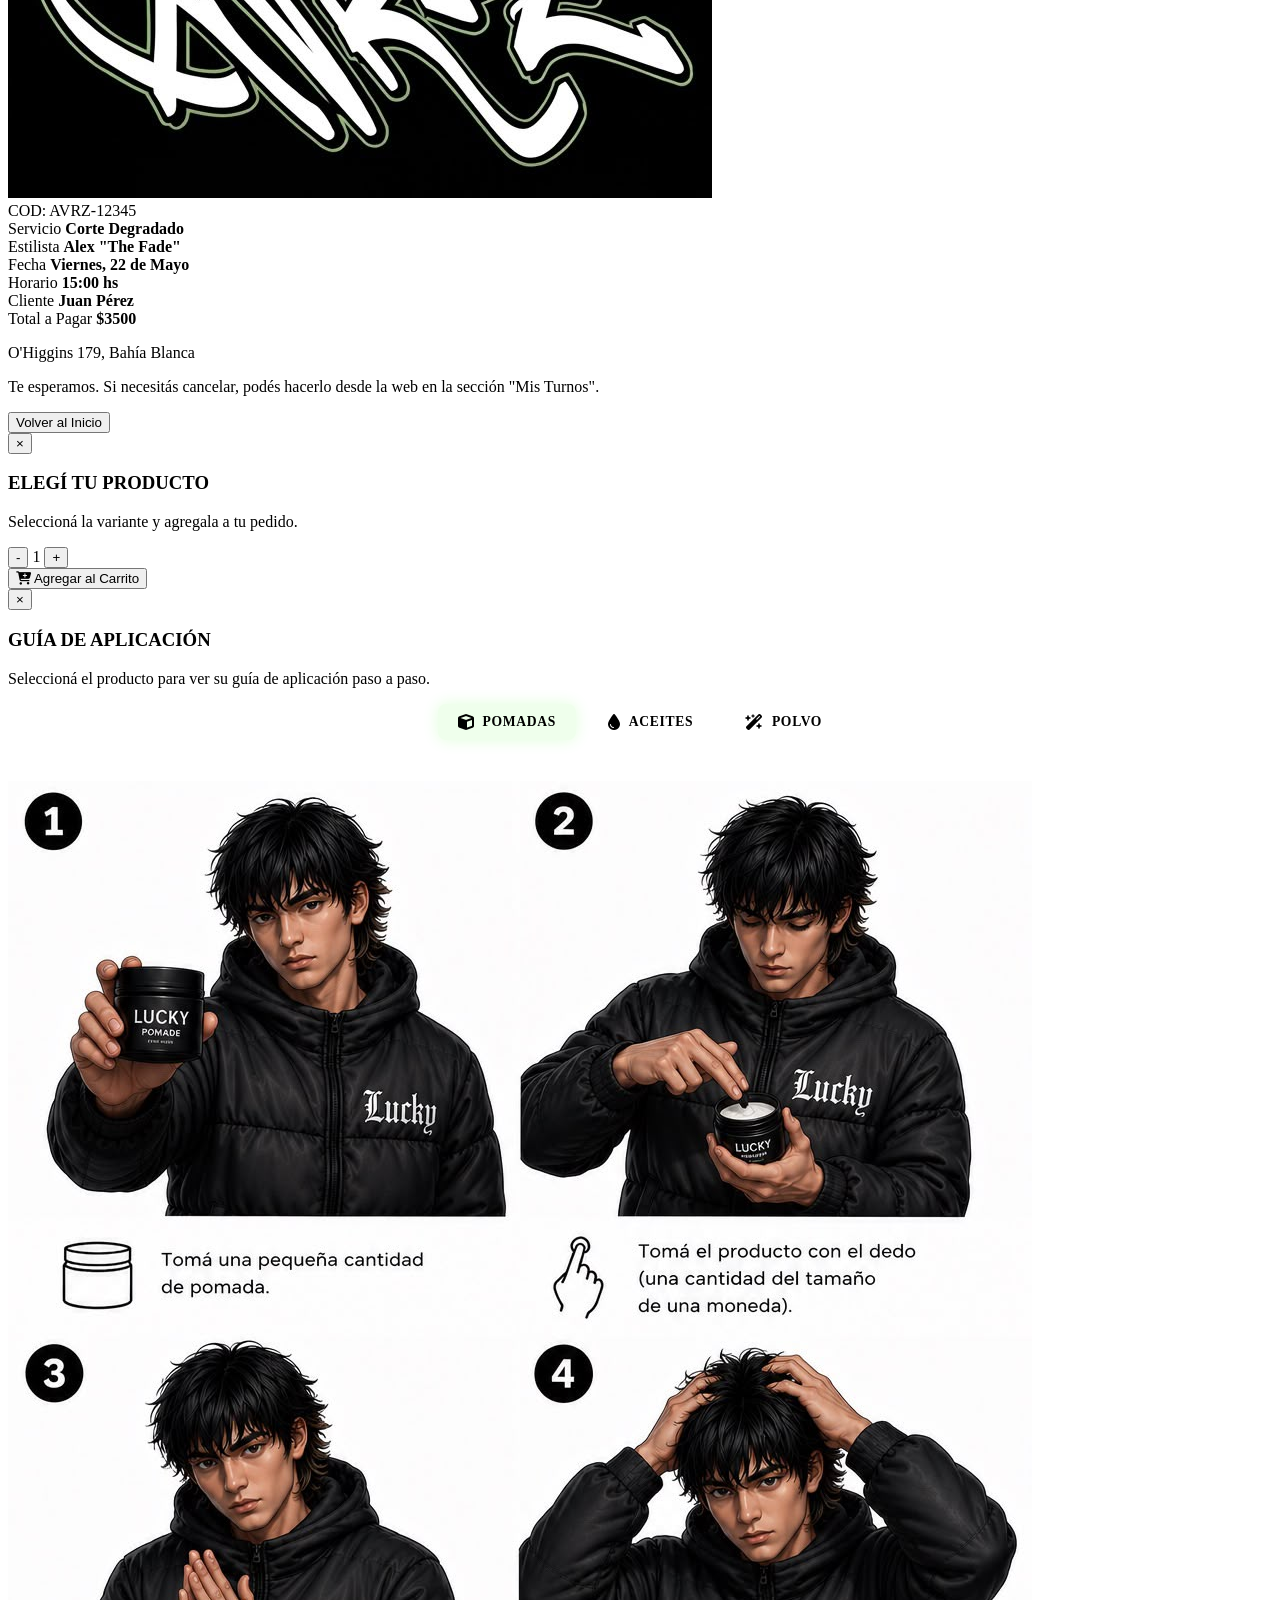
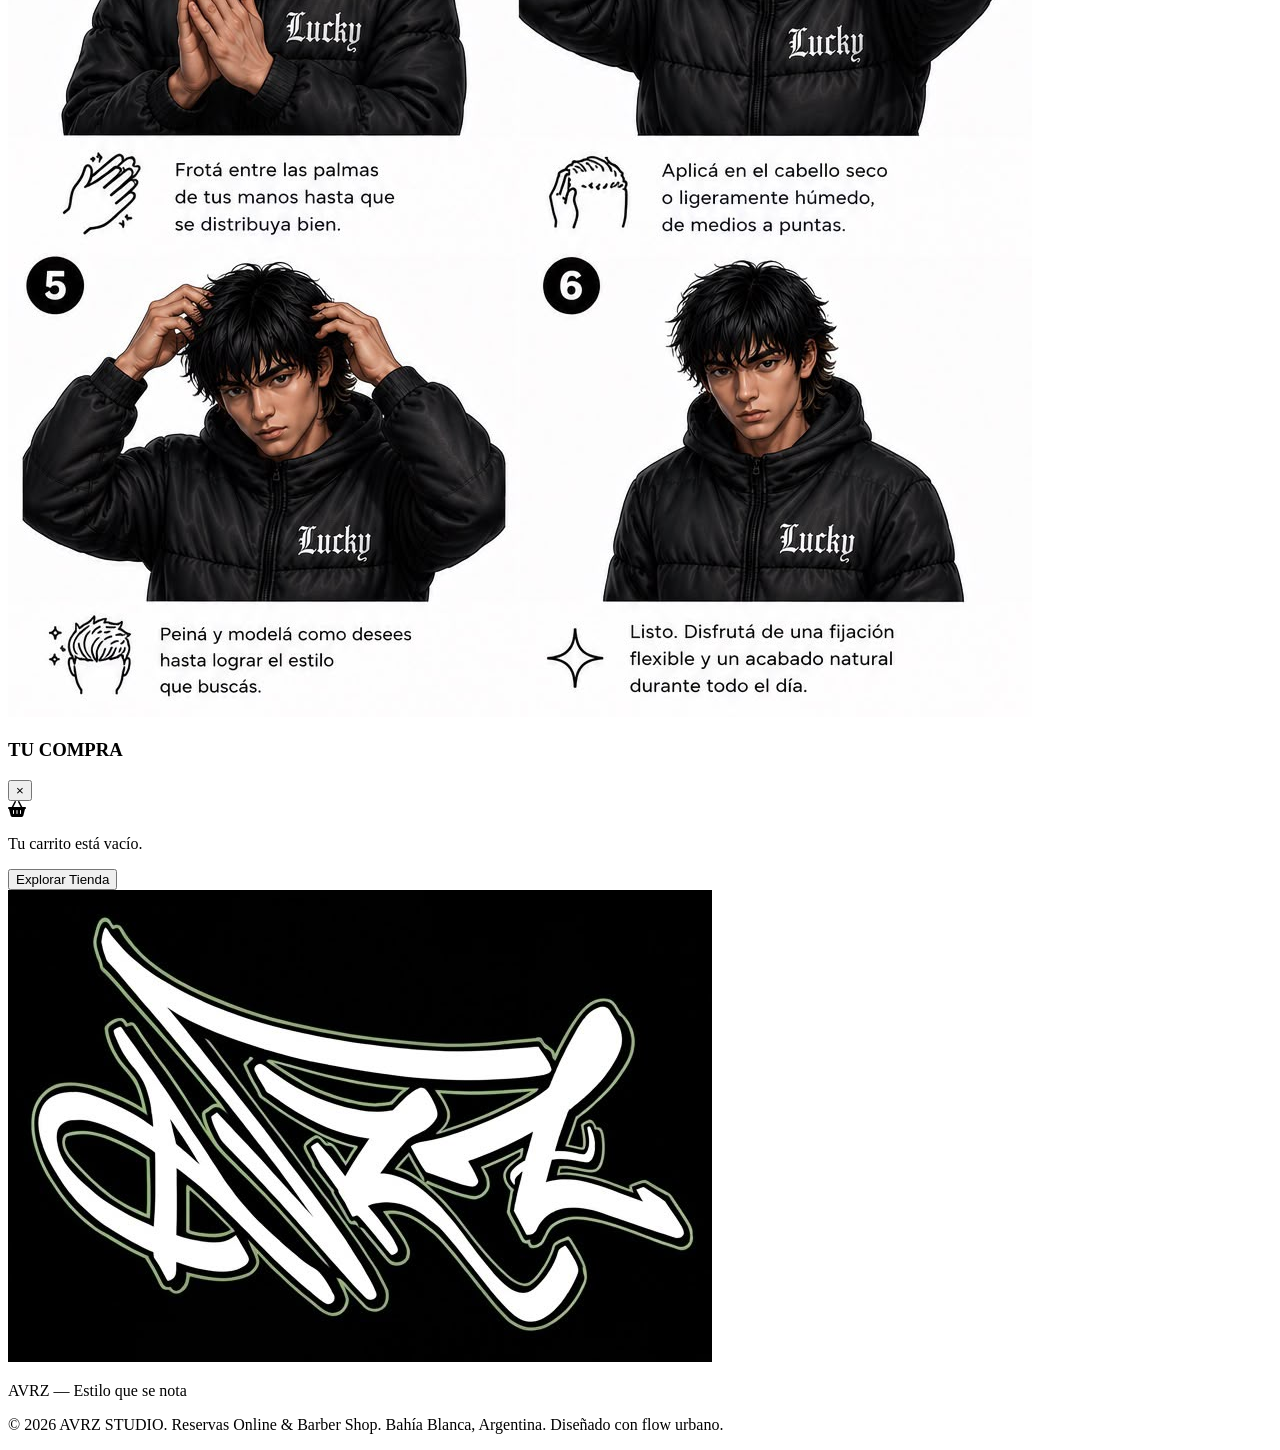
==== commit 5e39ff4a: "Update index.html" ====
--- a/index.html
+++ b/index.html
@@ -5,22 +5,22 @@
     <meta name="viewport" content="width=device-width, initial-scale=1.0">
     <title>AVRZ | Estilo que se nota</title>
     <meta name="description" content="Reserva tu turno online en AVRZ STUDIO. Cortes de pelo premium, degradados, afeitados y los mejores productos urbanos para el cabello.">
-
+    <!-- Google Fonts -->
     <link rel="preconnect" href="https://fonts.googleapis.com">
     <link rel="preconnect" href="https://fonts.gstatic.com" crossorigin>
     <link href="https://fonts.googleapis.com/css2?family=Inter:wght@300;400;500;600&family=Montserrat:wght@700;800;900&family=Outfit:wght@400;600;700;900&family=Permanent+Marker&display=swap" rel="stylesheet">
-
+    <!-- FontAwesome para iconos urbanos -->
     <link rel="stylesheet" href="https://cdnjs.cloudflare.com/ajax/libs/font-awesome/6.4.0/css/all.min.css">
+    <!-- Estilos personalizados -->
     <link rel="stylesheet" href="style.css">
 </head>
-
 <body class="dark-theme">
+    <!-- Barra de Navegación -->
     <header class="navbar">
         <div class="nav-container">
             <a href="#" class="nav-logo">
                 <img src="assets/logo.jpg" alt="AVRZ 777 Logo" class="brand-logo-img">
             </a>
-
             <nav class="nav-menu">
                 <a href="#hero" class="nav-link active">Inicio</a>
                 <a href="#services" class="nav-link">Servicios</a>
@@ -28,7 +28,6 @@
                 <a href="#my-bookings" class="nav-link" id="nav-bookings-link">Mis Turnos <span class="badge" id="bookings-count">0</span></a>
                 <a href="#contact" class="nav-link">Contacto</a>
             </nav>
-
             <div class="nav-actions">
                 <button class="cart-btn" id="open-cart-btn" aria-label="Abrir Carrito">
                     <i class="fa-solid fa-bag-shopping"></i>
@@ -36,13 +35,12 @@
                 </button>
                 <button class="btn btn-primary btn-sm btn-booking-trigger">Reservar</button>
             </div>
-
             <button class="mobile-menu-toggle" id="menu-toggle" aria-label="Menu principal">
                 <i class="fa-solid fa-bars"></i>
             </button>
         </div>
     </header>
-
+    <!-- Menú Móvil -->
     <div class="mobile-nav" id="mobile-nav-panel">
         <a href="#hero" class="mobile-link">Inicio</a>
         <a href="#services" class="mobile-link">Servicios</a>
@@ -53,10 +51,9 @@
             <button class="btn btn-primary w-full btn-booking-trigger">Reservar Turno</button>
         </div>
     </div>
-
+    <!-- Sección Hero -->
     <section id="hero" class="hero-section">
         <div class="hero-bg" style="background-image: linear-gradient(rgba(11, 12, 16, 0.62), rgba(11, 12, 16, 0.88)), url('assets/hero.png'); background-position: center top;"></div>
-
         <div class="container hero-container">
             <div class="hero-content">
                 <span class="hero-badge"><i class="fa-solid fa-fire"></i> AVRZ — Estilo que se nota</span>
@@ -65,14 +62,12 @@
                     <span class="gradient-text">DEFINEN TU ESTILO</span>
                 </h1>
                 <p class="hero-subtitle">Experimentá el verdadero flow de la barbería urbana. Precisión, arte y productos de la más alta calidad en Bahía Blanca.</p>
-
                 <div class="hero-actions">
                     <button class="btn btn-primary btn-lg btn-booking-trigger">
                         <i class="fa-regular fa-calendar-check"></i> Agendar Turno Online
                     </button>
                     <a href="#services" class="btn btn-outline btn-lg">Ver Servicios</a>
                 </div>
-
                 <div class="hero-features">
                     <div class="feat-item"><i class="fa-solid fa-award"></i> <span>Calidad Premium</span></div>
                     <div class="feat-item"><i class="fa-solid fa-clock"></i> <span>Turnos Online</span></div>
@@ -80,12 +75,11 @@
                 </div>
             </div>
         </div>
-
         <div class="hero-scroll-indicator">
             <a href="#services"><i class="fa-solid fa-chevron-down animate-bounce"></i></a>
         </div>
     </section>
-
+    <!-- Sección Servicios & Tarifario -->
     <section id="services" class="section-padding">
         <div class="container">
             <div class="section-header text-center">
@@ -93,18 +87,19 @@
                 <h2 class="section-title">SERVICIOS & <span class="neon-text-green">PRECIOS</span></h2>
                 <div class="header-line"></div>
             </div>
-
+            <!-- Contenedor de Filtros de Servicios -->
             <div class="filters-container">
                 <button class="filter-btn active" data-category="all">Todos</button>
                 <button class="filter-btn" data-category="pelo">Cabello</button>
                 <button class="filter-btn" data-category="barba">Barba</button>
                 <button class="filter-btn" data-category="combos">Combos Especiales</button>
             </div>
-
-            <div class="services-grid" id="services-container"></div>
+            <div class="services-grid" id="services-container">
+                <!-- Se inyecta dinámicamente con JS -->
+            </div>
         </div>
     </section>
-
+    <!-- Sección Tienda de Productos (Shop) -->
     <section id="shop" class="section-padding bg-dark-secondary">
         <div class="container">
             <div class="section-header text-center">
@@ -113,22 +108,21 @@
                 <p class="section-description">Llevate el estilo a casa con los mejores polvos texturizadores, ceras y aceites profesionales que usamos en el estudio.</p>
                 <div class="header-line"></div>
             </div>
-
-            <div class="products-grid" id="products-container"></div>
-
+            <div class="products-grid" id="products-container">
+                <!-- Se inyecta dinámicamente con JS -->
+            </div>
+            <!-- Banner / Guía de Aplicación de Productos -->
             <div class="shop-guide-banner glass-card">
                 <div class="guide-content">
                     <span class="guide-subtitle"><i class="fa-solid fa-graduation-cap"></i> Tips de Estilo</span>
                     <h3 class="guide-title">¿CÓMO APLICAR NUESTROS <span class="gradient-text">PRODUCTOS</span>?</h3>
                     <p class="guide-description">Cuidar tu cabello y barba es cuestión de técnica. Seguí el paso a paso oficial de AVRZ STUDIO para lograr un peinado y una hidratación impecable sin dañar tu salud capilar.</p>
-
                     <div class="guide-buttons-row">
                         <button class="btn btn-primary btn-lg" id="open-guides-selector-btn">
                             <i class="fa-solid fa-book-open"></i> ¿Cómo aplicar los productos?
                         </button>
                     </div>
                 </div>
-
                 <div class="guide-image-container single-thumb" id="guides-selector-thumb">
                     <img src="assets/pomada-guia.jpg" alt="Guías de aplicación de productos AVRZ" class="guide-img-thumb">
                     <span class="guide-img-overlay"><i class="fa-solid fa-expand"></i> Abrir Guía Interactiva</span>
@@ -136,7 +130,7 @@
             </div>
         </div>
     </section>
-
+    <!-- Sección Mis Turnos (LocalStorage persistido) -->
     <section id="my-bookings" class="section-padding">
         <div class="container">
             <div class="section-header text-center">
@@ -144,9 +138,10 @@
                 <h2 class="section-title">MIS <span class="neon-text-mint">TURNOS</span></h2>
                 <div class="header-line"></div>
             </div>
-
+            
             <div class="bookings-wrapper">
                 <div class="bookings-list-container glass-card" id="bookings-list">
+                    <!-- Se inyectará dinámicamente -->
                     <div class="empty-state">
                         <i class="fa-regular fa-calendar-minus"></i>
                         <p>No tenés ningún turno reservado todavía.</p>
@@ -156,7 +151,7 @@
             </div>
         </div>
     </section>
-
+    <!-- Sección Contacto / Ubicación -->
     <section id="contact" class="section-padding bg-dark-secondary">
         <div class="container">
             <div class="section-header text-center">
@@ -164,7 +159,6 @@
                 <h2 class="section-title">LOCATION & <span class="neon-text-green">CONTACTO</span></h2>
                 <div class="header-line"></div>
             </div>
-
             <div class="contact-grid">
                 <div class="contact-info glass-card">
                     <div class="info-item">
@@ -175,7 +169,6 @@
                             <p class="text-muted">Provincia de Buenos Aires</p>
                         </div>
                     </div>
-
                     <div class="info-item">
                         <div class="info-icon"><i class="fa-solid fa-phone"></i></div>
                         <div class="info-details">
@@ -183,7 +176,6 @@
                             <p><a href="https://wa.me/542915376912" target="_blank" class="phone-link">+54 291 537 6912</a></p>
                         </div>
                     </div>
-
                     <div class="info-item">
                         <div class="info-icon"><i class="fa-regular fa-clock"></i></div>
                         <div class="info-details">
@@ -193,13 +185,12 @@
                             <p class="text-muted" style="margin-top: 4px; font-size: 0.85rem;"><i class="fa-solid fa-calendar-check"></i> Siempre con turnos previos</p>
                         </div>
                     </div>
-
                     <div class="social-links">
                         <a href="https://instagram.com/avrz.barber" target="_blank" aria-label="Instagram AVRZ Barber"><i class="fa-brands fa-instagram"></i></a>
                         <a href="https://wa.me/542915376912" target="_blank" aria-label="WhatsApp"><i class="fa-brands fa-whatsapp"></i></a>
                     </div>
                 </div>
-
+                <!-- Mapa Simulado / Estilo Dark Moderno -->
                 <div class="map-simulated glass-card">
                     <div class="map-overlay">
                         <div class="map-marker-ping"></div>
@@ -208,7 +199,7 @@
                             O'Higgins 179
                         </div>
                     </div>
-
+                    <!-- Dibujo tipo gráfico urbano que emula un mapa de calles moderno -->
                     <div class="grid-lines-street">
                         <div class="street street-h h-1"></div>
                         <div class="street street-h h-2"></div>
@@ -221,13 +212,14 @@
             </div>
         </div>
     </section>
-
+    <!-- Modal del Turnero (Reserva Paso a Paso) -->
     <div class="modal" id="booking-modal">
         <div class="modal-overlay"></div>
         <div class="modal-content glass-card">
             <button class="modal-close" id="close-booking-modal" aria-label="Cerrar modal">&times;</button>
-
+            
             <div class="booking-wizard">
+                <!-- Barra de Progreso -->
                 <div class="wizard-header">
                     <h3>RESERVAR TURNO</h3>
                     <div class="progress-bar">
@@ -236,14 +228,18 @@
                         <div class="progress-step" data-step="3">3<span>Tus Datos</span></div>
                     </div>
                 </div>
-
+                <!-- Pasos del Wizard -->
                 <div class="wizard-body">
+                    <!-- Paso 1: Selección de Servicio -->
                     <div class="wizard-step active" id="step-1">
                         <h4>Seleccioná un Servicio</h4>
-                        <div class="step-services-list" id="wizard-services-list"></div>
-
+                        <div class="step-services-list" id="wizard-services-list">
+                            <!-- Se rellena con JS -->
+                        </div>
+                        
+                        <!-- Panel de Adicional (Cejas) -->
                         <div class="addon-prompt-container" id="addon-prompt" style="display: none;">
-                            <div class="addon-prompt-content">
+                            <div class="addon-prompt-content glass-card">
                                 <h5><i class="fa-solid fa-wand-magic-sparkles"></i> ¿Sumamos perfilado de cejas?</h5>
                                 <p>Dale el toque final a tu estilo por solo <strong>+$2.000</strong> adicionales.</p>
                                 <div class="addon-buttons">
@@ -253,14 +249,12 @@
                             </div>
                         </div>
                     </div>
-
+                    <!-- Paso 2: Selección de Fecha y Hora -->
                     <div class="wizard-step" id="step-2">
                         <div class="step-nav-buttons">
                             <button class="btn btn-xs btn-outline btn-prev-step"><i class="fa-solid fa-arrow-left"></i> Volver</button>
                         </div>
-
                         <h4>Seleccioná Fecha y Hora</h4>
-
                         <div class="datetime-picker-layout">
                             <div class="calendar-container">
                                 <div class="calendar-header">
@@ -268,14 +262,14 @@
                                     <span id="calendar-month-title">Mayo 2026</span>
                                     <button id="calendar-next-month" class="calendar-nav-btn"><i class="fa-solid fa-chevron-right"></i></button>
                                 </div>
-
                                 <div class="calendar-weekdays">
                                     <div>Do</div><div>Lu</div><div>Ma</div><div>Mi</div><div>Ju</div><div>Vi</div><div>Sá</div>
                                 </div>
-
-                                <div class="calendar-days" id="calendar-days-grid"></div>
-                            </div>
-
+                                <div class="calendar-days" id="calendar-days-grid">
+                                    <!-- Inyectado por JS -->
+                                </div>
+                            </div>
+                            
                             <div class="timeslots-container">
                                 <h5>Horarios Disponibles para el <span id="selected-date-label">Seleccioná un día</span></h5>
                                 <div class="timeslots-grid" id="timeslots-grid-container">
@@ -284,52 +278,46 @@
                             </div>
                         </div>
                     </div>
-
+                    <!-- Paso 3: Datos del Cliente -->
                     <div class="wizard-step" id="step-3">
                         <div class="step-nav-buttons">
                             <button class="btn btn-xs btn-outline btn-prev-step"><i class="fa-solid fa-arrow-left"></i> Volver</button>
                         </div>
-
                         <h4>Confirmá tus Datos</h4>
-
                         <form id="booking-client-form" class="booking-form">
                             <div class="form-group">
                                 <label for="client-name">Nombre y Apellido *</label>
                                 <input type="text" id="client-name" required placeholder="Ej: Juan Pérez">
                             </div>
-
                             <div class="form-group">
                                 <label for="client-phone">Número de WhatsApp (con código de área) *</label>
                                 <input type="tel" id="client-phone" required placeholder="Ej: 2914752299">
                                 <small>Te enviaremos un recordatorio por WhatsApp.</small>
                             </div>
-
                             <div class="form-group">
                                 <label for="client-notes">Notas / Pedidos Especiales</label>
                                 <textarea id="client-notes" rows="3" placeholder="Contanos si tenés alguna preferencia..."></textarea>
                             </div>
-
                             <div class="booking-summary-box glass-card">
                                 <h5>Resumen de tu Turno</h5>
                                 <p><i class="fa-solid fa-scissors"></i> <span id="summary-service">Corte de Pelo</span></p>
-                                <p><i class="fa-solid fa-user-ninja"></i> <span id="summary-barber">AVRZ</span></p>
+                                <p><i class="fa-solid fa-user-ninja"></i> <span id="summary-barber">Alex "The Fade"</span></p>
                                 <p><i class="fa-regular fa-calendar-check"></i> <span id="summary-date">Viernes 22 de Mayo</span> a las <span id="summary-time">15:00 hs</span></p>
                                 <p class="summary-price"><i class="fa-solid fa-dollar-sign"></i> Total: <span id="summary-cost">$0</span></p>
                             </div>
-
                             <button type="submit" class="btn btn-primary w-full btn-lg" id="submit-booking-btn">
                                 <i class="fa-brands fa-whatsapp"></i> Confirmar Turno
                             </button>
                         </form>
                     </div>
-
+                    <!-- Paso 5: Ticket Digital (Exito) -->
                     <div class="wizard-step" id="step-success">
                         <div class="success-header">
                             <div class="success-icon"><i class="fa-solid fa-circle-check"></i></div>
                             <h3>¡TURNO RESERVADO!</h3>
                             <p>Tu cita quedó confirmada con éxito.</p>
                         </div>
-
+                        <!-- Ticket Estilo Vintage/Futurista -->
                         <div class="digital-ticket">
                             <div class="ticket-top">
                                 <div class="ticket-logo">
@@ -337,27 +325,41 @@
                                 </div>
                                 <div class="ticket-code">COD: <span id="ticket-booking-code">AVRZ-12345</span></div>
                             </div>
-
                             <div class="ticket-divider">
                                 <div class="notch notch-left"></div>
                                 <div class="notch notch-right"></div>
                             </div>
-
                             <div class="ticket-details">
-                                <div class="detail-row"><span>Servicio</span><strong id="ticket-service">Corte Degradado</strong></div>
-                                <div class="detail-row"><span>Estilista</span><strong id="ticket-barber">AVRZ</strong></div>
-                                <div class="detail-row"><span>Fecha</span><strong id="ticket-date">Viernes, 22 de Mayo</strong></div>
-                                <div class="detail-row"><span>Horario</span><strong id="ticket-time">15:00 hs</strong></div>
-                                <div class="detail-row"><span>Cliente</span><strong id="ticket-client">Juan Pérez</strong></div>
-                                <div class="detail-row total-row"><span>Total a Pagar</span><strong id="ticket-price">$3500</strong></div>
-                            </div>
-
+                                <div class="detail-row">
+                                    <span>Servicio</span>
+                                    <strong id="ticket-service">Corte Degradado</strong>
+                                </div>
+                                <div class="detail-row">
+                                    <span>Estilista</span>
+                                    <strong id="ticket-barber">Alex "The Fade"</strong>
+                                </div>
+                                <div class="detail-row">
+                                    <span>Fecha</span>
+                                    <strong id="ticket-date">Viernes, 22 de Mayo</strong>
+                                </div>
+                                <div class="detail-row">
+                                    <span>Horario</span>
+                                    <strong id="ticket-time">15:00 hs</strong>
+                                </div>
+                                <div class="detail-row">
+                                    <span>Cliente</span>
+                                    <strong id="ticket-client">Juan Pérez</strong>
+                                </div>
+                                <div class="detail-row total-row">
+                                    <span>Total a Pagar</span>
+                                    <strong id="ticket-price">$3500</strong>
+                                </div>
+                            </div>
                             <div class="ticket-footer">
                                 <p>O'Higgins 179, Bahía Blanca</p>
                                 <p>Te esperamos. Si necesitás cancelar, podés hacerlo desde la web en la sección "Mis Turnos".</p>
                             </div>
                         </div>
-
                         <div class="success-actions">
                             <button class="btn btn-outline w-full" id="close-success-btn">Volver al Inicio</button>
                         </div>
@@ -366,25 +368,26 @@
             </div>
         </div>
     </div>
-
+    <!-- Modal de Selección de Variantes de Producto -->
     <div class="modal" id="variant-modal">
         <div class="modal-overlay" id="variant-modal-overlay"></div>
         <div class="modal-content glass-card variant-modal-content">
             <button class="modal-close" id="close-variant-modal" aria-label="Cerrar modal">&times;</button>
-
             <div class="variant-modal-body">
                 <h3 class="variant-modal-title" id="variant-modal-title">ELEGÍ TU PRODUCTO</h3>
                 <p class="variant-modal-desc" id="variant-modal-desc">Seleccioná la variante y agregala a tu pedido.</p>
-
-                <div class="variant-options-list" id="variant-options-container"></div>
-
+                
+                <!-- Lista de variantes -->
+                <div class="variant-options-list" id="variant-options-container">
+                    <!-- Se inyecta con JS -->
+                </div>
+                
                 <div class="variant-modal-footer">
                     <div class="variant-qty-selector">
                         <button class="qty-btn" id="variant-qty-minus">-</button>
                         <span class="qty-val" id="variant-qty-value">1</span>
                         <button class="qty-btn" id="variant-qty-plus">+</button>
                     </div>
-
                     <button class="btn btn-primary btn-lg" id="add-variant-to-cart-btn">
                         <i class="fa-solid fa-cart-plus"></i> Agregar al Carrito
                     </button>
@@ -392,61 +395,57 @@
             </div>
         </div>
     </div>
-
+    <!-- Modal de Guía de Aplicación (Selector Unificado de Guías) -->
     <div class="modal" id="guide-modal">
         <div class="modal-overlay" id="guide-modal-overlay"></div>
         <div class="modal-content glass-card guide-modal-content">
             <button class="modal-close" id="close-guide-modal" aria-label="Cerrar modal">&times;</button>
-
             <div class="guide-modal-body">
                 <h3 class="guide-modal-title">GUÍA DE APLICACIÓN</h3>
                 <p class="guide-modal-desc">Seleccioná el producto para ver su guía de aplicación paso a paso.</p>
-
+                
+                <!-- Selector de pestañas para guías -->
                 <div class="guide-tabs-container">
                     <button class="guide-tab-btn active" data-guide="wax"><i class="fa-solid fa-cube"></i> Pomadas</button>
                     <button class="guide-tab-btn" data-guide="oil"><i class="fa-solid fa-droplet"></i> Aceites</button>
                     <button class="guide-tab-btn" data-guide="powder"><i class="fa-solid fa-wand-magic-sparkles"></i> Polvo</button>
                 </div>
-
                 <div class="guide-modal-img-wrapper">
-                    <img src="assets/pomada-guia.jpg" alt="Guía visual de aplicación" class="guide-modal-img" onerror="this.src='https://placehold.co/600x400/191c26/FFF?text=Guia+de+Producto'">
+                    <img src="assets/pomada-guia.jpg" alt="Guía visual de aplicación" class="guide-modal-img" onerror="this.src='https://placehold.co/600x400/191c26/FFF?text=Guia+de+Polvo+Texturizador'">
                 </div>
             </div>
         </div>
     </div>
-
+    <!-- Panel Lateral Carrito de Compras (Slide-Out) -->
     <div class="cart-panel" id="cart-panel">
         <div class="cart-panel-overlay" id="cart-overlay"></div>
-
         <div class="cart-content glass-card">
             <div class="cart-header">
                 <h3>TU COMPRA</h3>
                 <button class="close-cart" id="close-cart-btn">&times;</button>
             </div>
-
+            
             <div class="cart-body" id="cart-items-container">
+                <!-- Se rellena con JS -->
                 <div class="empty-cart-state">
                     <i class="fa-solid fa-basket-shopping"></i>
                     <p>Tu carrito está vacío.</p>
                     <a href="#shop" class="btn btn-outline btn-sm" id="shop-now-btn">Explorar Tienda</a>
                 </div>
             </div>
-
             <div class="cart-footer" id="cart-summary-footer" style="display: none;">
                 <div class="cart-total-row">
                     <span>Total:</span>
                     <span class="total-price" id="cart-total-price">$0</span>
                 </div>
-
                 <p class="cart-checkout-tip">Finalizá tu compra por WhatsApp para coordinar el retiro en el local.</p>
-
                 <button class="btn btn-primary w-full btn-lg" id="checkout-cart-btn">
                     <i class="fa-brands fa-whatsapp"></i> Finalizar Pedido
                 </button>
             </div>
         </div>
     </div>
-
+    <!-- Footer -->
     <footer class="main-footer">
         <div class="container footer-container">
             <div class="footer-logo-container">
@@ -456,7 +455,7 @@
             <p class="footer-copy">&copy; 2026 AVRZ STUDIO. Reservas Online & Barber Shop. Bahía Blanca, Argentina. Diseñado con flow urbano.</p>
         </div>
     </footer>
-
+    <!-- Script de la App -->
     <script src="app.js"></script>
 </body>
 </html>
--- a/style.css
+++ b/style.css
@@ -1,2361 +1,26 @@
 /* ==========================================
-   SISTEMA DE DISEÑO - ESTÉTICA BARBERÍA URBANA
+   GUÍA UNIFICADA DE PRODUCTOS
    ========================================== */
 
-/* Variables CSS - Paleta Urbana Industrial */
-:root {
-    --bg-primary: #050608;
-    --bg-secondary: #0d0e12;
-    --bg-tertiary: #141720;
-    --text-primary: #ffffff;
-    --text-secondary: #e2e8f0;
-    --text-muted: #718096;
-
-    --neon-green: #39ff14;
-    --neon-green-glow: rgba(57, 255, 20, 0.35);
-    --neon-mint: #00ff66;
-    --neon-mint-glow: rgba(0, 255, 102, 0.35);
-
-    --border-color: rgba(255, 255, 255, 0.08);
-    --border-hover: rgba(57, 255, 20, 0.5);
-    --glass-bg: rgba(13, 14, 18, 0.75);
-    --glass-border: rgba(255, 255, 255, 0.08);
-    --shadow-sm: 0 4px 6px rgba(0, 0, 0, 0.4);
-    --shadow-md: 0 8px 16px rgba(0, 0, 0, 0.6);
-    --shadow-lg: 0 16px 32px rgba(0, 0, 0, 0.8);
-    --shadow-neon: 0 0 15px var(--neon-green-glow);
-
-    --font-heading: 'Outfit', 'Montserrat', sans-serif;
-    --font-body: 'Inter', sans-serif;
-    --font-graffiti: 'Permanent Marker', cursive;
-
-    --transition-fast: 0.2s ease;
-    --transition-normal: 0.3s cubic-bezier(0.4, 0, 0.2, 1);
-    --transition-slow: 0.5s ease;
+.single-thumb {
+    aspect-ratio: 16 / 9;
 }
 
-/* ==========================================
-   RESET & CONFIGURACIÓN GLOBAL
-   ========================================== */
-* {
-    margin: 0;
-    padding: 0;
-    box-sizing: border-box;
-}
-
-html {
-    scroll-behavior: smooth;
-    font-size: 16px;
-}
-
-body {
-    background-color: var(--bg-primary);
-    color: var(--text-primary);
-    font-family: var(--font-body);
-    line-height: 1.6;
-    overflow-x: hidden;
-    letter-spacing: 0.02em;
-}
-
-::-webkit-scrollbar {
-    width: 8px;
-}
-
-::-webkit-scrollbar-track {
-    background: var(--bg-primary);
-}
-
-::-webkit-scrollbar-thumb {
-    background: var(--bg-secondary);
-    border-radius: 4px;
-    border: 2px solid var(--bg-primary);
-}
-
-::-webkit-scrollbar-thumb:hover {
-    background: var(--neon-green);
-}
-
-a {
-    color: inherit;
-    text-decoration: none;
-    transition: var(--transition-fast);
-}
-
-button {
-    font-family: inherit;
-    border: none;
-    background: none;
-    cursor: pointer;
-    outline: none;
-}
-
-img {
-    max-width: 100%;
-    display: block;
-}
-
-.container {
-    width: 100%;
-    max-width: 1200px;
-    margin: 0 auto;
-    padding: 0 24px;
-}
-
-.section-padding {
-    padding: 100px 0;
-}
-
-.bg-dark-secondary {
-    background-color: var(--bg-secondary);
-}
-
-/* ==========================================
-   COMPONENTES GENÉRICOS
-   ========================================== */
-.btn {
-    display: inline-flex;
-    align-items: center;
-    justify-content: center;
-    gap: 8px;
-    font-weight: 700;
-    font-family: var(--font-heading);
-    text-transform: uppercase;
-    letter-spacing: 0.05em;
-    padding: 14px 28px;
-    border-radius: 4px;
-    transition: var(--transition-normal);
-    font-size: 0.9rem;
-}
-
-.btn-primary {
-    background-color: var(--neon-green);
-    color: var(--bg-primary);
-    box-shadow: 0 0 10px var(--neon-green-glow);
-}
-
-.btn-primary:hover {
-    background-color: #fff;
-    box-shadow: 0 0 20px rgba(255, 255, 255, 0.4);
-    transform: translateY(-2px);
-}
-
-.btn-primary:active {
-    transform: translateY(0);
-}
-
-.btn-outline {
-    border: 2px solid var(--text-primary);
-    color: var(--text-primary);
-}
-
-.btn-outline:hover {
-    background-color: var(--text-primary);
-    color: var(--bg-primary);
-    transform: translateY(-2px);
-}
-
-.btn-lg {
-    padding: 16px 36px;
-    font-size: 1rem;
-}
-
-.btn-sm {
-    padding: 10px 20px;
-    font-size: 0.8rem;
-}
-
-.btn-xs {
-    padding: 6px 12px;
-    font-size: 0.75rem;
-}
-
-.btn-booking-trigger {
-    position: relative;
-    overflow: hidden;
-}
-
-.btn-booking-trigger::after {
-    content: '';
-    position: absolute;
-    top: -50%;
-    left: -60%;
-    width: 20%;
-    height: 200%;
-    background: rgba(255, 255, 255, 0.25);
-    transform: rotate(30deg);
-    transition: none;
-    animation: shine 4s infinite ease-in-out;
-}
-
-@keyframes shine {
-    0% {
-        left: -60%;
-    }
-
-    15% {
-        left: 120%;
-    }
-
-    100% {
-        left: 120%;
-    }
-}
-
-.glass-card {
-    background: var(--glass-bg);
-    border: 1px solid var(--glass-border);
-    backdrop-filter: blur(12px);
-    border-radius: 8px;
-    padding: 24px;
-    box-shadow: var(--shadow-md);
-    transition: var(--transition-normal);
-}
-
-.glass-card:hover {
-    border-color: var(--border-hover);
-    box-shadow: var(--shadow-lg), var(--shadow-neon);
-}
-
-.badge {
-    background-color: var(--neon-mint);
-    color: var(--bg-primary);
-    font-size: 0.75rem;
-    font-weight: 700;
-    padding: 2px 8px;
-    border-radius: 50px;
-    margin-left: 5px;
-}
-
-.section-header {
-    margin-bottom: 60px;
-}
-
-.section-title {
-    font-family: var(--font-graffiti);
-    font-size: 3.2rem;
-    letter-spacing: 0.05em;
-    text-transform: uppercase;
-    margin-top: 5px;
-    margin-bottom: 15px;
-    text-shadow: 2px 2px 0px var(--bg-primary), 4px 4px 0px rgba(57, 255, 20, 0.15);
-}
-
-.section-subtitle {
-    font-family: var(--font-heading);
-    color: var(--neon-green);
-    text-transform: uppercase;
-    font-weight: 700;
-    font-size: 0.9rem;
-    letter-spacing: 0.15em;
-}
-
-.header-line {
-    width: 60px;
-    height: 4px;
-    background-color: var(--neon-green);
-    margin: 0 auto;
-}
-
-.section-description {
-    max-width: 600px;
-    margin: 0 auto 20px;
-    color: var(--text-secondary);
-}
-
-.gradient-text {
-    background: linear-gradient(135deg, var(--neon-green) 0%, var(--neon-mint) 100%);
-    -webkit-background-clip: text;
-    -webkit-text-fill-color: transparent;
-}
-.neon-text-green {
-    color: var(--neon-green);
-    text-shadow: 0 0 10px var(--neon-green-glow);
-}
-
-.neon-text-mint {
-    color: var(--neon-mint);
-    text-shadow: 0 0 10px var(--neon-mint-glow);
-}
-
-/* ==========================================
-   BARRA DE NAVEGACIÓN
-   ========================================== */
-.navbar {
-    position: fixed;
-    top: 0;
-    left: 0;
-    width: 100%;
-    z-index: 1000;
-    background-color: rgba(10, 11, 13, 0.85);
-    backdrop-filter: blur(8px);
-    border-bottom: 1px solid var(--border-color);
-    height: 80px;
-    transition: var(--transition-normal);
-}
-
-.navbar.scrolled {
-    height: 70px;
-    background-color: rgba(10, 11, 13, 0.95);
-    box-shadow: var(--shadow-sm);
-}
-
-.nav-container {
-    display: flex;
-    align-items: center;
-    justify-content: space-between;
-    height: 100%;
-    max-width: 1200px;
-    margin: 0 auto;
-    padding: 0 24px;
-}
-
-.nav-logo {
-    display: flex;
-    align-items: center;
-}
-
-.brand-logo-img {
-    height: 60px;
-    width: auto;
-    object-fit: contain;
-    transition: var(--transition-fast);
-    filter: drop-shadow(0 0 4px rgba(0, 0, 0, 0.5));
-}
-
-.brand-logo-img:hover {
-    transform: scale(1.05);
-    filter: drop-shadow(0 0 10px var(--neon-green-glow));
-}
-
-.navbar.scrolled .brand-logo-img {
-    height: 50px;
-}
-
-.nav-menu {
-    display: flex;
-    gap: 32px;
-}
-
-.nav-link {
-    font-weight: 500;
-    font-size: 0.95rem;
-    color: var(--text-secondary);
-    position: relative;
-    padding: 8px 0;
-}
-
-.nav-link:hover,
-.nav-link.active {
-    color: var(--text-primary);
-}
-
-.nav-link::after {
-    content: '';
-    position: absolute;
-    bottom: 0;
-    left: 0;
-    width: 0;
-    height: 2px;
-    background-color: var(--neon-green);
-    transition: var(--transition-fast);
-}
-
-.nav-link:hover::after,
-.nav-link.active::after {
-    width: 100%;
-}
-
-.nav-actions {
-    display: flex;
-    align-items: center;
-    gap: 20px;
-}
-
-.cart-btn {
-    position: relative;
-    color: var(--text-primary);
-    font-size: 1.3rem;
-    transition: var(--transition-fast);
-}
-
-.cart-btn:hover {
-    color: var(--neon-green);
-    transform: scale(1.1);
-}
-
-.cart-count {
-    position: absolute;
-    top: -8px;
-    right: -8px;
-    background-color: var(--neon-green);
-    color: var(--bg-primary);
-    font-size: 0.7rem;
-    font-weight: 800;
-    width: 18px;
-    height: 18px;
-    border-radius: 50%;
-    display: flex;
-    align-items: center;
-    justify-content: center;
-    border: 2px solid var(--bg-primary);
-}
-
-.mobile-menu-toggle {
-    display: none;
-    color: var(--text-primary);
-    font-size: 1.5rem;
-}
-
-/* Menú móvil */
-.mobile-nav {
-    position: fixed;
-    top: 80px;
-    left: 0;
-    width: 100%;
-    background-color: var(--bg-secondary);
-    border-bottom: 1px solid var(--border-color);
-    padding: 24px;
-    display: flex;
-    flex-direction: column;
-    gap: 16px;
-    z-index: 999;
-    transform: translateY(-150%);
-    transition: var(--transition-normal);
-}
-
-.mobile-nav.open {
-    transform: translateY(0);
-}
-
-.mobile-link {
-    font-family: var(--font-heading);
-    font-weight: 700;
-    font-size: 1.2rem;
-    border-bottom: 1px solid rgba(255, 255, 255, 0.05);
-    padding-bottom: 8px;
-}
-
-.mobile-actions {
-    margin-top: 8px;
-}
-
-/* ==========================================
-   SECCIÓN HERO
-   ========================================== */
-.hero-section {
-    position: relative;
-    height: 100vh;
-    display: flex;
-    align-items: center;
-    overflow: hidden;
-    padding-top: 80px;
-}
-
-.hero-bg {
-    position: absolute;
-    top: 0;
-    left: 0;
-    width: 100%;
-    height: 100%;
-    background-size: cover;
-    background-position: center;
-    z-index: 1;
-}
-
-.hero-container {
-    position: relative;
-    z-index: 2;
-}
-
-.hero-content {
-    max-width: 650px;
-}
-
-.hero-badge {
-    display: inline-flex;
-    align-items: center;
-    gap: 8px;
-    background: rgba(255, 183, 3, 0.12);
-    border: 1px solid rgba(255, 183, 3, 0.3);
-    color: var(--neon-green);
-    font-weight: 700;
-    font-size: 0.85rem;
-    padding: 6px 14px;
-    border-radius: 50px;
-    text-transform: uppercase;
-    letter-spacing: 0.08em;
-    margin-bottom: 24px;
-}
-
-.hero-title {
-    font-family: var(--font-graffiti);
-    font-size: 4.8rem;
-    line-height: 1.2;
-    letter-spacing: 0.03em;
-    margin-bottom: 24px;
-    text-shadow: 3px 3px 0px var(--bg-primary), 6px 6px 0px var(--neon-green-glow);
-}
-
-.hero-subtitle {
-    font-size: 1.15rem;
-    color: var(--text-secondary);
-    margin-bottom: 40px;
-}
-
-.hero-actions {
-    display: flex;
-    gap: 16px;
-    margin-bottom: 50px;
-}
-
-.hero-features {
-    display: flex;
-    gap: 32px;
-    border-top: 1px solid var(--border-color);
-    padding-top: 24px;
-}
-
-.feat-item {
-    display: flex;
-    align-items: center;
-    gap: 10px;
-    font-size: 0.9rem;
-    color: var(--text-secondary);
-}
-
-.feat-item i {
-    color: var(--neon-green);
-    font-size: 1.1rem;
-}
-
-.hero-scroll-indicator {
-    position: absolute;
-    bottom: 30px;
-    left: 50%;
-    transform: translateX(-50%);
-    z-index: 2;
-    font-size: 1.5rem;
-    color: var(--text-secondary);
-    transition: var(--transition-fast);
-}
-
-.hero-scroll-indicator:hover {
-    color: var(--neon-green);
-}
-
-.animate-bounce {
-    animation: bounce 2s infinite;
-}
-
-@keyframes bounce {
-    0%,
-    20%,
-    50%,
-    80%,
-    100% {
-        transform: translateY(0);
-    }
-
-    40% {
-        transform: translateY(-10px);
-    }
-
-    60% {
-        transform: translateY(-5px);
-    }
-}
-/* ==========================================
-   SECCIÓN SERVICIOS
-   ========================================== */
-.filters-container {
-    display: flex;
-    justify-content: center;
-    gap: 12px;
-    margin-bottom: 40px;
-    flex-wrap: wrap;
-}
-
-.filter-btn {
-    font-family: var(--font-heading);
-    font-weight: 700;
-    text-transform: uppercase;
-    font-size: 0.85rem;
-    letter-spacing: 0.05em;
-    padding: 10px 20px;
-    border: 1px solid var(--border-color);
-    border-radius: 4px;
-    color: var(--text-secondary);
-    transition: var(--transition-fast);
-}
-
-.filter-btn:hover,
-.filter-btn.active {
-    border-color: var(--neon-green);
-    color: var(--text-primary);
-    background-color: rgba(255, 183, 3, 0.05);
-}
-
-.services-grid {
-    display: grid;
-    grid-template-columns: repeat(auto-fill, minmax(320px, 1fr));
-    gap: 24px;
-}
-
-.service-card {
-    display: flex;
-    flex-direction: column;
-    justify-content: space-between;
-}
-
-.service-meta {
-    display: flex;
-    justify-content: space-between;
-    align-items: center;
-    margin-bottom: 12px;
-}
-
-.service-category {
-    font-size: 0.75rem;
-    text-transform: uppercase;
-    font-weight: 700;
-    letter-spacing: 0.05em;
-    color: var(--neon-mint);
-}
-
-.service-duration {
-    font-size: 0.8rem;
-    color: var(--text-muted);
-}
-
-.service-title {
-    font-family: var(--font-heading);
-    font-size: 1.3rem;
-    font-weight: 800;
-    margin-bottom: 10px;
-}
-
-.service-description {
-    font-size: 0.9rem;
-    color: var(--text-secondary);
-    margin-bottom: 20px;
-    flex-grow: 1;
-}
-
-.service-footer {
-    display: flex;
-    justify-content: space-between;
-    align-items: center;
-    border-top: 1px solid var(--border-color);
-    padding-top: 16px;
-}
-
-.service-price {
-    font-family: var(--font-heading);
-    font-size: 1.5rem;
-    font-weight: 900;
-    color: var(--neon-green);
-}
-
-/* ==========================================
-   SECCIÓN TIENDA
-   ========================================== */
-.products-grid {
-    display: grid;
-    grid-template-columns: repeat(auto-fill, minmax(280px, 1fr));
-    gap: 30px;
-}
-
-.product-card {
-    background-color: var(--bg-primary);
-    border: 1px solid var(--border-color);
-    border-radius: 8px;
-    overflow: hidden;
-    transition: var(--transition-normal);
-    display: flex;
-    flex-direction: column;
-}
-
-.product-card:hover {
-    transform: translateY(-5px);
-    border-color: var(--border-hover);
-    box-shadow: var(--shadow-md), var(--shadow-neon);
-}
-
-.product-img-wrapper {
-    position: relative;
-    width: 100%;
-    padding-top: 100%;
-    background-color: var(--bg-tertiary);
-    overflow: hidden;
-}
-
-.product-img {
-    position: absolute;
-    top: 0;
-    left: 0;
+.single-thumb .guide-img-thumb {
     width: 100%;
     height: 100%;
     object-fit: cover;
-    transition: var(--transition-normal);
 }
 
-.product-card:hover .product-img {
-    transform: scale(1.08);
+.single-thumb .guide-img-overlay {
+    opacity: 0;
 }
 
-.product-badge {
-    position: absolute;
-    top: 12px;
-    left: 12px;
-    background-color: var(--neon-green);
-    color: var(--bg-primary);
-    font-size: 0.75rem;
-    font-weight: 800;
-    text-transform: uppercase;
-    padding: 4px 10px;
-    border-radius: 2px;
-    z-index: 2;
-}
-
-.product-info {
-    padding: 20px;
-    display: flex;
-    flex-direction: column;
-    flex-grow: 1;
-}
-
-.product-title {
-    font-family: var(--font-heading);
-    font-size: 1.15rem;
-    font-weight: 800;
-    margin-bottom: 8px;
-}
-
-.product-desc {
-    font-size: 0.85rem;
-    color: var(--text-secondary);
-    margin-bottom: 20px;
-    flex-grow: 1;
-}
-
-.product-footer {
-    display: flex;
-    justify-content: space-between;
-    align-items: center;
-    margin-top: auto;
-}
-
-.product-price {
-    font-family: var(--font-heading);
-    font-size: 1.4rem;
-    font-weight: 900;
-    color: var(--text-primary);
-}
-
-/* ==========================================
-   SECCIÓN MIS TURNOS
-   ========================================== */
-.bookings-wrapper {
-    max-width: 650px;
-    margin: 0 auto;
-}
-
-.empty-state {
-    text-align: center;
-    padding: 40px 20px;
-}
-
-.empty-state i {
-    font-size: 3rem;
-    color: var(--text-muted);
-    margin-bottom: 16px;
-}
-
-.empty-state p {
-    color: var(--text-secondary);
-    margin-bottom: 24px;
-}
-
-.booking-item-card {
-    display: flex;
-    justify-content: space-between;
-    align-items: center;
-    border-bottom: 1px solid var(--border-color);
-    padding: 16px 0;
-}
-
-.booking-item-card:last-child {
-    border-bottom: none;
-}
-
-.booking-item-info h4 {
-    font-family: var(--font-heading);
-    font-size: 1.1rem;
-    font-weight: 800;
-}
-
-.booking-item-info p {
-    font-size: 0.85rem;
-    color: var(--text-secondary);
-    margin-top: 4px;
-}
-
-.booking-item-actions {
-    display: flex;
-    flex-direction: column;
-    align-items: flex-end;
-    gap: 8px;
-}
-
-.booking-code-badge {
-    font-family: monospace;
-    background-color: var(--bg-primary);
-    border: 1px solid var(--border-color);
-    padding: 2px 8px;
-    border-radius: 4px;
-    font-size: 0.75rem;
-    color: var(--neon-mint);
-}
-
-.btn-cancel-booking {
-    color: #ff4a4a;
-    font-size: 0.8rem;
-    font-weight: 600;
-}
-
-.btn-cancel-booking:hover {
-    text-decoration: underline;
-}
-/* ==========================================
-   SECCIÓN CONTACTO Y MAPA
-   ========================================== */
-.contact-grid {
-    display: grid;
-    grid-template-columns: 1fr 1fr;
-    gap: 40px;
-}
-
-.contact-info {
-    display: flex;
-    flex-direction: column;
-    gap: 30px;
-}
-
-.info-item {
-    display: flex;
-    gap: 20px;
-}
-
-.info-icon {
-    font-size: 1.5rem;
-    color: var(--neon-green);
-    width: 45px;
-    height: 45px;
-    border-radius: 4px;
-    background-color: rgba(255, 183, 3, 0.08);
-    display: flex;
-    align-items: center;
-    justify-content: center;
-    flex-shrink: 0;
-}
-
-.info-details h3 {
-    font-family: var(--font-heading);
-    font-size: 1.1rem;
-    font-weight: 800;
-    margin-bottom: 4px;
-}
-
-.info-details p {
-    color: var(--text-secondary);
-}
-
-.phone-link:hover {
-    color: var(--neon-green);
-}
-
-.social-links {
-    display: flex;
-    gap: 16px;
-    margin-top: 10px;
-}
-
-.social-links a {
-    width: 45px;
-    height: 45px;
-    border-radius: 50%;
-    background-color: var(--bg-tertiary);
-    display: flex;
-    align-items: center;
-    justify-content: center;
-    font-size: 1.2rem;
-    border: 1px solid var(--border-color);
-}
-
-.social-links a:hover {
-    color: var(--bg-primary);
-    background-color: var(--neon-green);
-    border-color: var(--neon-green);
-    transform: translateY(-3px);
-}
-
-.map-simulated {
-    height: 380px;
-    position: relative;
-    overflow: hidden;
-    background-color: #10121a;
-    border: 1px solid var(--border-color);
-}
-
-.grid-lines-street {
-    position: absolute;
-    width: 100%;
-    height: 100%;
-    z-index: 1;
-}
-
-.street {
-    background-color: rgba(255, 255, 255, 0.04);
-    position: absolute;
-}
-
-.street-h {
-    height: 30px;
-    width: 100%;
-    left: 0%;
-    transform: none;
-}
-
-.street-v {
-    width: 30px;
-    height: 100%;
-    top: 0%;
-    transform: none;
-}
-
-.h-1 {
-    top: 36%;
-}
-
-.h-2 {
-    top: 76%;
-}
-
-.v-1 {
-    left: 30%;
-}
-
-.v-2 {
-    left: 74%;
-}
-
-.street-label {
-    position: absolute;
-    color: rgba(255, 255, 255, 0.22);
-    font-family: var(--font-heading);
-    font-size: 0.8rem;
-    font-weight: 800;
-    text-transform: uppercase;
-    z-index: 2;
-    letter-spacing: 0.08em;
-}
-
-.label-1 {
-    top: 37%;
-    left: 44%;
-    transform: none;
-}
-
-.label-2 {
-    top: 49%;
-    right: 17%;
-    transform: rotate(90deg);
-}
-
-.map-overlay {
-    position: absolute;
-    inset: 0;
-    z-index: 5;
-    display: flex;
-    align-items: center;
-    justify-content: center;
-}
-
-.map-marker-ping {
-    width: 24px;
-    height: 24px;
-    background-color: var(--neon-green);
-    border-radius: 50%;
-    position: relative;
-    box-shadow: 0 0 20px var(--neon-green-glow);
-}
-
-.map-marker-ping::after {
-    content: '';
-    position: absolute;
-    inset: -12px;
-    border: 2px solid var(--neon-green);
-    border-radius: 50%;
-    animation: ping 1.8s infinite;
-}
-
-@keyframes ping {
-    0% {
-        transform: scale(0.8);
-        opacity: 1;
-    }
-
-    100% {
-        transform: scale(2.5);
-        opacity: 0;
-    }
-}
-
-.map-tooltip {
-    position: absolute;
-    top: 45%;
-    left: 52%;
-    background-color: var(--bg-primary);
-    border: 1px solid var(--neon-green);
-    padding: 10px 14px;
-    border-radius: 4px;
-    font-size: 0.85rem;
-    box-shadow: var(--shadow-neon);
-}
-
-/* ==========================================
-   MODALES BASE
-   ========================================== */
-.modal {
-    position: fixed;
-    inset: 0;
-    z-index: 2000;
-    display: none;
-    align-items: center;
-    justify-content: center;
-    padding: 24px;
-}
-
-.modal.open {
-    display: flex;
-}
-
-.modal-overlay {
-    position: absolute;
-    inset: 0;
-    background-color: rgba(0, 0, 0, 0.82);
-    backdrop-filter: blur(4px);
-}
-
-.modal-content {
-    position: relative;
-    z-index: 2;
-    max-width: 920px;
-    width: 100%;
-    max-height: 92vh;
-    overflow-y: auto;
-}
-
-.modal-close {
-    position: absolute;
-    top: 12px;
-    right: 16px;
-    color: var(--text-primary);
-    font-size: 2rem;
-    z-index: 10;
-    transition: var(--transition-fast);
-}
-
-.modal-close:hover {
-    color: var(--neon-green);
-    transform: scale(1.1);
-}
-/* ==========================================
-   MODAL TURNERO / WIZARD
-   ========================================== */
-.booking-wizard {
-    width: 100%;
-}
-
-.wizard-header {
-    text-align: center;
-    margin-bottom: 32px;
-}
-
-.wizard-header h3 {
-    font-family: var(--font-heading);
-    font-size: 1.8rem;
-    font-weight: 900;
-    margin-bottom: 24px;
-}
-
-.progress-bar {
-    display: flex;
-    justify-content: space-between;
-    gap: 10px;
-    position: relative;
-}
-
-.progress-step {
-    flex: 1;
-    position: relative;
-    background-color: var(--bg-primary);
-    border: 1px solid var(--border-color);
-    color: var(--text-muted);
-    padding: 10px;
-    border-radius: 4px;
-    font-family: var(--font-heading);
-    font-weight: 800;
-    text-align: center;
-    transition: var(--transition-fast);
-}
-
-.progress-step span {
-    display: block;
-    font-size: 0.7rem;
-    font-weight: 600;
-    margin-top: 2px;
-}
-
-.progress-step.active,
-.progress-step.completed {
-    background-color: var(--neon-green);
-    color: var(--bg-primary);
-    border-color: var(--neon-green);
-    box-shadow: var(--shadow-neon);
-}
-
-.wizard-body {
-    position: relative;
-}
-
-.wizard-step {
-    display: none;
-}
-
-.wizard-step.active {
-    display: block;
-    animation: fadeInUp 0.3s ease;
-}
-
-.wizard-step h4 {
-    font-family: var(--font-heading);
-    font-size: 1.35rem;
-    font-weight: 900;
-    margin-bottom: 20px;
-}
-
-@keyframes fadeInUp {
-    from {
-        opacity: 0;
-        transform: translateY(12px);
-    }
-
-    to {
-        opacity: 1;
-        transform: translateY(0);
-    }
-}
-
-.step-nav-buttons {
-    margin-bottom: 16px;
-}
-
-.step-services-list {
-    display: grid;
-    gap: 12px;
-    transition: var(--transition-normal);
-}
-
-.wizard-service-item {
-    display: flex;
-    justify-content: space-between;
-    align-items: center;
-    gap: 16px;
-    background-color: var(--bg-primary);
-    border: 1px solid var(--border-color);
-    border-radius: 6px;
-    padding: 16px;
-    cursor: pointer;
-    transition: var(--transition-fast);
-}
-
-.wizard-service-item:hover,
-.wizard-service-item.selected {
-    border-color: var(--neon-green);
-    box-shadow: var(--shadow-neon);
-    transform: translateY(-2px);
-}
-
-.w-service-info h5 {
-    font-family: var(--font-heading);
-    font-size: 1rem;
-    font-weight: 800;
-    margin-bottom: 4px;
-}
-
-.w-service-info span {
-    color: var(--text-muted);
-    font-size: 0.85rem;
-}
-
-.w-service-price {
-    color: var(--neon-green);
-    font-family: var(--font-heading);
-    font-size: 1.2rem;
-    font-weight: 900;
-    white-space: nowrap;
-}
-
-/* Adicional (Cejas) en Turnero como Pop-up/Modal Overlay */
-.addon-prompt-container {
-    position: fixed;
-    inset: 0;
-    display: flex;
-    justify-content: center;
-    align-items: center;
-    padding: 20px;
-    background: rgba(6, 7, 9, 0.75);
-    backdrop-filter: blur(6px);
-    z-index: 9999;
-}
-
-.addon-prompt-content {
-    width: min(360px, 92vw);
-    padding: 28px 22px;
-    border: 2px solid var(--neon-green);
-    border-radius: 16px;
-    background: var(--bg-secondary);
-    box-shadow: var(--shadow-neon), 0 10px 30px rgba(0,0,0,.6);
-    text-align: center;
-}
-.addon-prompt-content h5 {
-    font-family: var(--font-heading);
-    font-size: 1.15rem;
-    font-weight: 900;
-    margin-bottom: 8px;
-}
-
-.addon-prompt-content p {
-    color: var(--text-secondary);
-    margin-bottom: 18px;
-}
-
-.addon-buttons {
-    display: flex;
-    justify-content: center;
-    gap: 12px;
-    flex-wrap: wrap;
-}
-
-.datetime-picker-layout {
-    display: grid;
-    grid-template-columns: 1fr 1fr;
-    gap: 24px;
-}
-
-.calendar-container,
-.timeslots-container {
-    background-color: var(--bg-primary);
-    border: 1px solid var(--border-color);
-    border-radius: 8px;
-    padding: 18px;
-}
-
-.calendar-header {
-    display: flex;
-    align-items: center;
-    justify-content: space-between;
-    margin-bottom: 18px;
-}
-
-.calendar-header span {
-    font-family: var(--font-heading);
-    font-weight: 900;
-    color: var(--text-primary);
-    text-transform: uppercase;
-}
-
-.calendar-nav-btn {
-    color: var(--text-primary);
-    width: 34px;
-    height: 34px;
-    border-radius: 4px;
-    background-color: var(--bg-tertiary);
-    transition: var(--transition-fast);
-}
-
-.calendar-nav-btn:hover {
-    background-color: var(--neon-green);
-    color: var(--bg-primary);
-}
-
-.calendar-weekdays,
-.calendar-days {
-    display: grid;
-    grid-template-columns: repeat(7, 1fr);
-    gap: 8px;
-}
-
-.calendar-weekdays div {
-    font-size: 0.75rem;
-    color: var(--text-muted);
-    text-align: center;
-    font-weight: 700;
-}
-
-.calendar-day {
-    aspect-ratio: 1;
-    border-radius: 4px;
-    background-color: var(--bg-tertiary);
-    display: flex;
-    align-items: center;
-    justify-content: center;
-    font-weight: 700;
-    cursor: pointer;
-    transition: var(--transition-fast);
-}
-
-.calendar-day:hover {
-    background-color: rgba(57, 255, 20, 0.18);
-    color: var(--neon-green);
-}
-
-.calendar-day.today {
-    border: 1px solid var(--neon-mint);
-}
-
-.calendar-day.selected {
-    background-color: var(--neon-green);
-    color: var(--bg-primary);
-    box-shadow: var(--shadow-neon);
-}
-
-.calendar-day.disabled {
-    opacity: 0.25;
-    pointer-events: none;
-}
-
-.timeslots-container h5 {
-    font-family: var(--font-heading);
-    font-size: 1rem;
-    font-weight: 900;
-    margin-bottom: 16px;
-}
-
-.timeslots-grid {
-    display: grid;
-    grid-template-columns: repeat(3, 1fr);
-    gap: 10px;
-}
-
-.timeslot-btn {
-    background-color: var(--bg-tertiary);
-    color: var(--text-primary);
-    border: 1px solid var(--border-color);
-    border-radius: 4px;
-    padding: 10px;
-    font-weight: 700;
-    transition: var(--transition-fast);
-}
-
-.timeslot-btn:hover,
-.timeslot-btn.selected {
-    background-color: var(--neon-green);
-    color: var(--bg-primary);
-    border-color: var(--neon-green);
-}
-
-.timeslot-btn.disabled {
-    opacity: 0.25;
-    pointer-events: none;
-}
-
-.select-date-prompt {
-    color: var(--text-muted);
-    font-size: 0.9rem;
-    grid-column: 1 / -1;
-}
-/* ==========================================
-   FORMULARIO DE RESERVA
-   ========================================== */
-.booking-form {
-    display: grid;
-    gap: 18px;
-}
-
-.form-group {
-    display: flex;
-    flex-direction: column;
-    gap: 8px;
-}
-
-.form-group label {
-    font-family: var(--font-heading);
-    font-weight: 800;
-    font-size: 0.9rem;
-    text-transform: uppercase;
-}
-
-.form-group input,
-.form-group textarea {
-    width: 100%;
-    background-color: var(--bg-primary);
-    border: 1px solid var(--border-color);
-    color: var(--text-primary);
-    padding: 13px 14px;
-    border-radius: 4px;
-    font-family: var(--font-body);
-    font-size: 1rem;
-    transition: var(--transition-fast);
-}
-
-.form-group input:focus,
-.form-group textarea:focus {
-    border-color: var(--neon-green);
-    box-shadow: var(--shadow-neon);
-}
-
-.form-group small {
-    color: var(--text-muted);
-    font-size: 0.8rem;
-}
-
-.booking-summary-box {
-    padding: 18px;
-}
-
-.booking-summary-box h5 {
-    font-family: var(--font-heading);
-    font-size: 1rem;
-    font-weight: 900;
-    margin-bottom: 12px;
-}
-
-.booking-summary-box p {
-    color: var(--text-secondary);
-    margin-bottom: 6px;
-}
-
-.booking-summary-box i {
-    color: var(--neon-green);
-    margin-right: 6px;
-}
-
-.summary-price {
-    color: var(--text-primary) !important;
-    font-weight: 900;
-    font-size: 1.1rem;
-}
-
-/* ==========================================
-   FORMULARIO DE RESERVA
-   ========================================== */
-.booking-form {
-    display: grid;
-    gap: 18px;
-}
-
-.form-group {
-    display: flex;
-    flex-direction: column;
-    gap: 8px;
-}
-
-.form-group label {
-    font-family: var(--font-heading);
-    font-weight: 800;
-    font-size: 0.9rem;
-    text-transform: uppercase;
-}
-
-.form-group input,
-.form-group textarea {
-    width: 100%;
-    background-color: var(--bg-primary);
-    border: 1px solid var(--border-color);
-    color: var(--text-primary);
-    padding: 13px 14px;
-    border-radius: 4px;
-    font-family: var(--font-body);
-    font-size: 1rem;
-    transition: var(--transition-fast);
-}
-
-.form-group input:focus,
-.form-group textarea:focus {
-    border-color: var(--neon-green);
-    box-shadow: var(--shadow-neon);
-}
-
-.form-group small {
-    color: var(--text-muted);
-    font-size: 0.8rem;
-}
-
-.booking-summary-box {
-    padding: 18px;
-}
-
-.booking-summary-box h5 {
-    font-family: var(--font-heading);
-    font-size: 1rem;
-    font-weight: 900;
-    margin-bottom: 12px;
-}
-
-.booking-summary-box p {
-    color: var(--text-secondary);
-    margin-bottom: 6px;
-}
-
-.booking-summary-box i {
-    color: var(--neon-green);
-    margin-right: 6px;
-}
-
-.summary-price {
-    color: var(--text-primary) !important;
-    font-weight: 900;
-    font-size: 1.1rem;
-}
-
-/* ==========================================
-   PANTALLA DE ÉXITO / TICKET
-   ========================================== */
-.success-header {
-    text-align: center;
-    margin-bottom: 24px;
-}
-
-.success-icon {
-    width: 68px;
-    height: 68px;
-    border-radius: 50%;
-    margin: 0 auto 16px;
-    background-color: var(--neon-green);
-    color: var(--bg-primary);
-    display: flex;
-    align-items: center;
-    justify-content: center;
-    font-size: 2rem;
-    box-shadow: var(--shadow-neon);
-}
-
-.success-header h3 {
-    font-family: var(--font-heading);
-    font-size: 1.8rem;
-    font-weight: 900;
-    margin-bottom: 6px;
-}
-
-.success-header p {
-    color: var(--text-secondary);
-}
-
-.digital-ticket {
-    background: linear-gradient(180deg, #11131a, #07080b);
-    border: 1px solid var(--border-color);
-    border-radius: 8px;
-    max-width: 520px;
-    margin: 0 auto;
-    overflow: hidden;
-    box-shadow: var(--shadow-lg);
-}
-
-.ticket-top {
-    display: flex;
-    align-items: center;
-    justify-content: space-between;
-    padding: 20px;
-}
-
-.ticket-logo-img {
-    height: 58px;
-    width: auto;
-}
-
-.ticket-code {
-    font-family: monospace;
-    font-weight: 800;
-    color: var(--neon-green);
-    background-color: rgba(57, 255, 20, 0.08);
-    border: 1px solid rgba(57, 255, 20, 0.25);
-    padding: 6px 10px;
-    border-radius: 4px;
-}
-
-.ticket-divider {
-    position: relative;
-    border-top: 1px dashed rgba(255, 255, 255, 0.2);
-}
-
-.notch {
-    position: absolute;
-    top: -10px;
-    width: 20px;
-    height: 20px;
-    background-color: var(--bg-primary);
-    border-radius: 50%;
-}
-
-.notch-left {
-    left: -10px;
-}
-
-.notch-right {
-    right: -10px;
-}
-
-.ticket-details {
-    padding: 20px;
-    display: grid;
-    gap: 12px;
-}
-
-.detail-row {
-    display: flex;
-    justify-content: space-between;
-    gap: 18px;
-    border-bottom: 1px solid rgba(255, 255, 255, 0.06);
-    padding-bottom: 10px;
-}
-
-.detail-row span {
-    color: var(--text-muted);
-    font-size: 0.85rem;
-}
-
-.detail-row strong {
-    text-align: right;
-}
-
-.total-row strong {
-    color: var(--neon-green);
-    font-size: 1.2rem;
-}
-
-.ticket-footer {
-    padding: 18px 20px;
-    background-color: rgba(255, 255, 255, 0.03);
-    color: var(--text-muted);
-    font-size: 0.85rem;
-    text-align: center;
-}
-
-.success-actions {
-    max-width: 520px;
-    margin: 20px auto 0;
-}
-
-.w-full {
-    width: 100%;
-}
-
-.text-center {
-    text-align: center;
-}
-
-.text-muted {
-    color: var(--text-muted);
-}
-/* ==========================================
-   CARRITO LATERAL
-   ========================================== */
-.cart-panel {
-    position: fixed;
-    inset: 0;
-    z-index: 1900;
-    pointer-events: none;
-}
-
-.cart-panel.open {
-    pointer-events: auto;
-}
-
-.cart-panel-overlay {
-    position: absolute;
-    inset: 0;
-    background-color: rgba(0, 0, 0, 0.75);
-    opacity: 0;
-    transition: var(--transition-normal);
-}
-
-.cart-panel.open .cart-panel-overlay {
+.single-thumb:hover .guide-img-overlay {
     opacity: 1;
 }
 
-.cart-content {
-    position: absolute;
-    top: 0;
-    right: 0;
-    width: min(420px, 100%);
-    height: 100%;
-    background-color: var(--bg-secondary);
-    border-left: 1px solid var(--border-color);
-    padding: 0;
-    transform: translateX(100%);
-    transition: var(--transition-normal);
-    display: flex;
-    flex-direction: column;
-}
-
-.cart-panel.open .cart-content {
-    transform: translateX(0);
-}
-
-.cart-header {
-    height: 78px;
-    padding: 0 24px;
-    border-bottom: 1px solid var(--border-color);
-    display: flex;
-    align-items: center;
-    justify-content: space-between;
-}
-
-.cart-header h3 {
-    font-family: var(--font-heading);
-    font-size: 1.35rem;
-    font-weight: 900;
-}
-
-.close-cart {
-    color: var(--text-primary);
-    font-size: 2rem;
-    transition: var(--transition-fast);
-}
-
-.close-cart:hover {
-    color: var(--neon-green);
-}
-
-.cart-body {
-    flex: 1;
-    overflow-y: auto;
-    padding: 20px;
-}
-
-.empty-cart-state {
-    min-height: 280px;
-    display: flex;
-    flex-direction: column;
-    align-items: center;
-    justify-content: center;
-    color: var(--text-secondary);
-    text-align: center;
-    gap: 16px;
-}
-
-.empty-cart-state i {
-    font-size: 3rem;
-    color: var(--text-muted);
-}
-
-.cart-item {
-    display: grid;
-    grid-template-columns: 76px 1fr auto;
-    gap: 14px;
-    align-items: center;
-    border-bottom: 1px solid var(--border-color);
-    padding: 14px 0;
-}
-
-.cart-item-img {
-    width: 76px;
-    height: 76px;
-    object-fit: cover;
-    border-radius: 4px;
-    background-color: var(--bg-tertiary);
-}
-
-.cart-item-details {
-    display: flex;
-    flex-direction: column;
-    gap: 10px;
-}
-
-.cart-item-title {
-    font-family: var(--font-heading);
-    font-size: 0.95rem;
-    font-weight: 900;
-}
-
-.cart-item-price {
-    color: var(--neon-green);
-    font-weight: 800;
-}
-
-.cart-item-qty {
-    display: flex;
-    align-items: center;
-    gap: 8px;
-}
-
-.qty-btn {
-    width: 28px;
-    height: 28px;
-    border-radius: 4px;
-    background-color: var(--bg-tertiary);
-    color: var(--text-primary);
-    font-weight: 900;
-    transition: var(--transition-fast);
-}
-
-.qty-btn:hover {
-    background-color: var(--neon-green);
-    color: var(--bg-primary);
-}
-
-.qty-val {
-    min-width: 24px;
-    text-align: center;
-    font-weight: 800;
-}
-
-.btn-remove-item {
-    color: #ff4a4a;
-    font-size: 1rem;
-    transition: var(--transition-fast);
-}
-
-.btn-remove-item:hover {
-    transform: scale(1.1);
-}
-
-.cart-footer {
-    padding: 20px;
-    border-top: 1px solid var(--border-color);
-    background-color: rgba(0, 0, 0, 0.2);
-}
-
-.cart-total-row {
-    display: flex;
-    justify-content: space-between;
-    align-items: center;
-    font-family: var(--font-heading);
-    font-weight: 900;
-    font-size: 1.25rem;
-    margin-bottom: 10px;
-}
-
-.total-price {
-    color: var(--neon-green);
-}
-
-.cart-checkout-tip {
-    color: var(--text-muted);
-    font-size: 0.85rem;
-    margin-bottom: 16px;
-}
-
-/* ==========================================
-   MODAL DE VARIANTES
-   ========================================== */
-.variant-modal-content {
-    max-width: 760px;
-}
-
-.variant-modal-title {
-    font-family: var(--font-heading);
-    font-size: 1.7rem;
-    font-weight: 900;
-    margin-bottom: 8px;
-}
-
-.variant-modal-desc {
-    color: var(--text-secondary);
-    margin-bottom: 20px;
-}
-
-.variant-options-list {
-    display: grid;
-    gap: 12px;
-    margin-bottom: 22px;
-}
-
-.variant-option-card {
-    display: grid;
-    grid-template-columns: 82px 1fr;
-    gap: 16px;
-    align-items: center;
-    cursor: pointer;
-    padding: 12px;
-}
-
-.variant-option-card.selected {
-    border-color: var(--neon-green);
-    box-shadow: var(--shadow-neon);
-}
-
-.variant-option-img {
-    width: 82px;
-    height: 82px;
-    object-fit: cover;
-    border-radius: 4px;
-}
-
-.variant-option-header {
-    display: flex;
-    align-items: center;
-    justify-content: space-between;
-    gap: 10px;
-}
-
-.variant-option-header h4 {
-    font-family: var(--font-heading);
-    font-size: 1rem;
-    font-weight: 900;
-}
-
-.variant-option-info p {
-    color: var(--text-secondary);
-    font-size: 0.85rem;
-    margin-top: 4px;
-}
-
-.badge-variant {
-    background-color: var(--neon-green);
-    color: var(--bg-primary);
-    font-size: 0.7rem;
-    font-weight: 900;
-    text-transform: uppercase;
-    padding: 3px 8px;
-    border-radius: 3px;
-}
-
-.variant-modal-footer {
-    display: flex;
-    align-items: center;
-    justify-content: space-between;
-    gap: 18px;
-    border-top: 1px solid var(--border-color);
-    padding-top: 18px;
-}
-
-.variant-qty-selector {
-    display: flex;
-    align-items: center;
-    gap: 10px;
-}
-/* ==========================================
-   PIE DE PÁGINA
-   ========================================== */
-.main-footer {
-    background-color: #060709;
-    border-top: 1px solid var(--border-color);
-    padding: 40px 0;
-    text-align: center;
-}
-
-.footer-container {
-    display: flex;
-    flex-direction: column;
-    align-items: center;
-    gap: 16px;
-}
-
-.footer-logo-container {
-    display: flex;
-    justify-content: center;
-    align-items: center;
-    margin-bottom: 8px;
-}
-
-.footer-logo-img {
-    height: 75px;
-    width: auto;
-    object-fit: contain;
-    border-radius: 6px;
-    transition: var(--transition-fast);
-    filter: drop-shadow(0 0 4px rgba(0, 0, 0, 0.6));
-}
-
-.footer-logo-img:hover {
-    transform: scale(1.05);
-    filter: drop-shadow(0 0 12px var(--neon-green-glow));
-}
-
-.footer-slogan {
-    font-family: var(--font-heading);
-    font-size: 1rem;
-    font-weight: 700;
-    text-transform: uppercase;
-    letter-spacing: 0.15em;
-    color: var(--neon-green);
-    margin-top: 4px;
-    margin-bottom: 8px;
-    text-shadow: 0 0 6px var(--neon-green-glow);
-}
-
-.footer-copy {
-    font-size: 0.8rem;
-    color: var(--text-muted);
-    max-width: 600px;
-}
-
-/* ==========================================
-   GUÍA DE APLICACIÓN DE PRODUCTOS
-   ========================================== */
-.shop-guide-banner {
-    margin-top: 60px;
-    display: grid;
-    grid-template-columns: 1.2fr 0.8fr;
-    gap: 40px;
-    align-items: center;
-    padding: 40px;
-    border-color: rgba(57, 255, 20, 0.15);
-    transition: var(--transition-normal);
-}
-.shop-guide-banner:hover {
-    border-color: rgba(57, 255, 20, 0.4);
-    box-shadow: var(--shadow-neon);
-}
-.guide-content {
-    display: flex;
-    flex-direction: column;
-}
-.guide-subtitle {
-    color: var(--neon-mint);
-    text-transform: uppercase;
-    font-weight: 700;
-    font-size: 0.8rem;
-    letter-spacing: 0.1em;
-    display: flex;
-    align-items: center;
-    gap: 8px;
-}
-.guide-title {
-    font-family: var(--font-heading);
-    font-size: 1.8rem;
-    font-weight: 900;
-    margin-top: 8px;
-    margin-bottom: 16px;
-    letter-spacing: -0.02em;
-}
-.guide-description {
-    color: var(--text-secondary);
-    font-size: 0.95rem;
-    margin-bottom: 24px;
-}
-.guide-steps-list {
-    display: flex;
-    flex-direction: column;
-    gap: 14px;
-    margin-bottom: 28px;
-}
-.guide-step-item {
-    display: flex;
-    align-items: flex-start;
-    gap: 12px;
-    font-size: 0.9rem;
-    color: var(--text-secondary);
-}
-.guide-step-item i {
-    color: var(--neon-green);
-    margin-top: 4px;
-    font-size: 0.95rem;
-}
-.guide-image-container {
-    position: relative;
-    border-radius: 8px;
-    overflow: hidden;
-    cursor: pointer;
-    border: 2px solid var(--border-color);
-    transition: var(--transition-normal);
-    aspect-ratio: 4 / 3;
-    display: flex;
-    justify-content: center;
-    align-items: center;
-    background-color: var(--bg-primary);
-}
-.guide-img-thumb {
-    width: 100%;
-    height: 100%;
-    object-fit: cover;
-    transition: var(--transition-normal);
-}
-.guide-img-overlay {
-    position: absolute;
-    top: 0;
-    left: 0;
-    width: 100%;
-    height: 100%;
-    background-color: rgba(6, 7, 9, 0.7);
-    display: flex;
-    align-items: center;
-    justify-content: center;
-    gap: 8px;
-    font-family: var(--font-heading);
-    font-weight: 700;
-    font-size: 0.9rem;
-    text-transform: uppercase;
-    color: var(--neon-green);
-    opacity: 0;
-    transition: var(--transition-normal);
-    backdrop-filter: blur(2px);
-}
-.guide-image-container:hover .guide-img-thumb {
-    transform: scale(1.05);
-}
-.guide-image-container:hover .guide-img-overlay {
-    opacity: 1;
-}
-.guide-image-container:hover {
-    border-color: var(--neon-green);
-    box-shadow: 0 0 15px rgba(57, 255, 20, 0.2);
-}
-/* Modal de Guía de Aplicación */
-.guide-modal-content {
-    max-width: 550px;
-    padding: 30px;
-    border-color: rgba(57, 255, 20, 0.2);
-}
-.guide-modal-body {
-    text-align: center;
-}
-.guide-modal-title {
-    font-family: var(--font-heading);
-    font-size: 1.6rem;
-    font-weight: 900;
-    color: var(--neon-green);
-    margin-bottom: 8px;
-    text-transform: uppercase;
-    text-shadow: 0 0 8px var(--neon-green-glow);
-}
-.guide-modal-desc {
-    color: var(--text-secondary);
-    font-size: 0.9rem;
-    margin-bottom: 20px;
-}
-.guide-modal-img-wrapper {
-    width: 100%;
-    border-radius: 6px;
-    overflow: hidden;
-    border: 1px solid var(--border-color);
-    background-color: var(--bg-primary);
-}
-.guide-modal-img {
-    width: 100%;
-    height: auto;
-    max-height: 70vh;
-    object-fit: contain;
-    display: block;
-}
-/* Responsividad para Guía */
-@media (max-width: 768px) {
-    .shop-guide-banner {
-        grid-template-columns: 1fr;
-        gap: 30px;
-        padding: 24px;
-        margin-top: 40px;
-    }
-    .guide-title {
-        font-size: 1.5rem;
-    }
-    .guide-image-container {
-        aspect-ratio: 16 / 9;
-    }
-}
-/* ==========================================
-   MODAL DE SELECCIÓN DE VARIANTES (TIENDA)
-   ========================================== */
-.variant-modal-content {
-    max-width: 600px;
-    padding: 30px;
-    border-color: rgba(255, 255, 255, 0.1);
-}
-.variant-options-list {
-    display: flex;
-    flex-direction: column;
-    gap: 12px;
-    margin: 20px 0;
-    max-height: 380px;
-    overflow-y: auto;
-    padding-right: 6px;
-}
-/* Scrollbar para la lista de variantes */
-.variant-options-list::-webkit-scrollbar {
-    width: 6px;
-}
-.variant-options-list::-webkit-scrollbar-track {
-    background: rgba(255, 255, 255, 0.02);
-    border-radius: 3px;
-}
-.variant-options-list::-webkit-scrollbar-thumb {
-    background: var(--bg-tertiary);
-    border-radius: 3px;
-}
-.variant-options-list::-webkit-scrollbar-thumb:hover {
-    background: var(--neon-green);
-}
-.variant-option-card {
-    display: flex;
-    gap: 16px;
-    padding: 12px 16px;
-    background-color: var(--bg-tertiary);
-    border: 1px solid var(--border-color);
-    border-radius: 6px;
-    cursor: pointer;
-    align-items: center;
-    transition: var(--transition-normal);
-}
-.variant-option-card:hover {
-    border-color: rgba(255, 255, 255, 0.15);
-    transform: translateX(4px);
-}
-.variant-option-card.selected {
-    border-color: var(--neon-green);
-    background-color: rgba(57, 255, 20, 0.03);
-    box-shadow: 0 0 10px rgba(57, 255, 20, 0.05);
-}
-.variant-option-img {
-    width: 65px;
-    height: 65px;
-    object-fit: cover;
-    border-radius: 4px;
-    border: 1px solid var(--border-color);
-    background-color: var(--bg-secondary);
-}
-.variant-option-info {
-    flex-grow: 1;
-    text-align: left;
-}
-.variant-option-header {
-    display: flex;
-    justify-content: space-between;
-    align-items: center;
-    margin-bottom: 4px;
-}
-.variant-option-header h4 {
-    font-family: var(--font-heading);
-    font-size: 1rem;
-    font-weight: 700;
-}
-.badge-variant {
-    background-color: var(--bg-secondary);
-    color: var(--neon-mint);
-    border: 1px solid var(--neon-mint);
-    font-size: 0.7rem;
-    padding: 2px 8px;
-    border-radius: 2px;
-    font-weight: 700;
-    text-transform: uppercase;
-    letter-spacing: 0.05em;
-}
-.variant-option-card.selected .badge-variant {
-    background-color: var(--neon-mint);
-    color: var(--bg-primary);
-}
-.variant-option-info p {
-    font-size: 0.8rem;
-    color: var(--text-secondary);
-    line-height: 1.4;
-}
-.variant-modal-footer {
-    display: flex;
-    justify-content: space-between;
-    align-items: center;
-    border-top: 1px solid var(--border-color);
-    padding-top: 20px;
-    margin-top: 20px;
-}
-.variant-qty-selector {
-    display: flex;
-    align-items: center;
-    gap: 12px;
-}
-.variant-qty-selector .qty-val {
-    font-size: 1.1rem;
-    font-weight: 700;
-    min-width: 25px;
-    text-align: center;
-}
-/* Mejoras del Banner de Guía Unificada */
-.guide-buttons-row {
-    display: flex;
-    gap: 12px;
-    margin-top: 10px;
-}
-.double-thumbs {
-    display: grid;
-    grid-template-columns: 1fr 1fr;
-    gap: 16px;
-    aspect-ratio: auto !important;
-}
-.guide-thumb-box {
-    position: relative;
-    border-radius: 6px;
-    overflow: hidden;
-    cursor: pointer;
-    border: 1px solid var(--border-color);
-    transition: var(--transition-normal);
-    aspect-ratio: 4 / 3;
-    display: flex;
-    justify-content: center;
-    align-items: center;
-    background-color: var(--bg-primary);
-}
-.guide-thumb-box:hover {
-    border-color: var(--neon-green);
-    box-shadow: 0 0 12px rgba(57, 255, 20, 0.25);
-}
-.guide-thumb-box .guide-img-thumb {
-    width: 100%;
-    height: 100%;
-    object-fit: cover;
-    transition: var(--transition-normal);
-}
-.guide-thumb-box:hover .guide-img-thumb {
-    transform: scale(1.06);
-}
-.guide-thumb-box .guide-img-overlay {
-    position: absolute;
-    top: 0;
-    left: 0;
-    width: 100%;
-    height: 100%;
-    background-color: rgba(6, 7, 9, 0.65);
-    display: flex;
-    align-items: center;
-    justify-content: center;
-    gap: 6px;
-    font-family: var(--font-heading);
-    font-weight: 700;
-    font-size: 0.85rem;
-    text-transform: uppercase;
-    color: var(--neon-green);
-    opacity: 0;
-    transition: var(--transition-normal);
-    backdrop-filter: blur(2px);
-}
-.guide-thumb-box:hover .guide-img-overlay {
-    opacity: 1;
-}
-/* Adaptación responsive para pantallas pequeñas */
-@media (max-width: 768px) {
-    .double-thumbs {
-        grid-template-columns: 1fr;
-        gap: 12px;
-    }
-    .guide-buttons-row {
-        flex-direction: column;
-        width: 100%;
-    }
-    .guide-buttons-row .btn {
-        width: 100%;
-    }
-}
-/* ==========================================
-   HERO BACKGROUND — Foto de corte
-   ========================================== */
-.hero-bg {
-    background-size: cover;
-    background-position: center 20%;
-    background-repeat: no-repeat;
-}
-/* ==========================================
-   SELECTOR DE PESTAÑAS (GUIDES MODAL TABS)
-   ========================================== */
+/* Tabs del modal de guía */
 .guide-tabs-container {
     display: flex;
     justify-content: center;
@@ -2365,6 +30,7 @@
     padding-bottom: 15px;
     flex-wrap: wrap;
 }
+
 .guide-tab-btn {
     background: rgba(255, 255, 255, 0.02);
     border: 1px solid var(--border-color);
@@ -2382,24 +48,29 @@
     align-items: center;
     gap: 8px;
 }
+
 .guide-tab-btn:hover {
     color: var(--text-primary);
     border-color: var(--text-secondary);
     background: rgba(255, 255, 255, 0.05);
 }
+
 .guide-tab-btn.active {
     background: rgba(57, 255, 20, 0.08);
     border-color: var(--neon-green);
     color: var(--neon-green);
     box-shadow: 0 0 15px rgba(57, 255, 20, 0.15);
 }
+
 .guide-tab-btn i {
     font-size: 1rem;
 }
+
 @media (max-width: 480px) {
     .guide-tabs-container {
         gap: 8px;
     }
+
     .guide-tab-btn {
         padding: 8px 14px;
         font-size: 0.75rem;
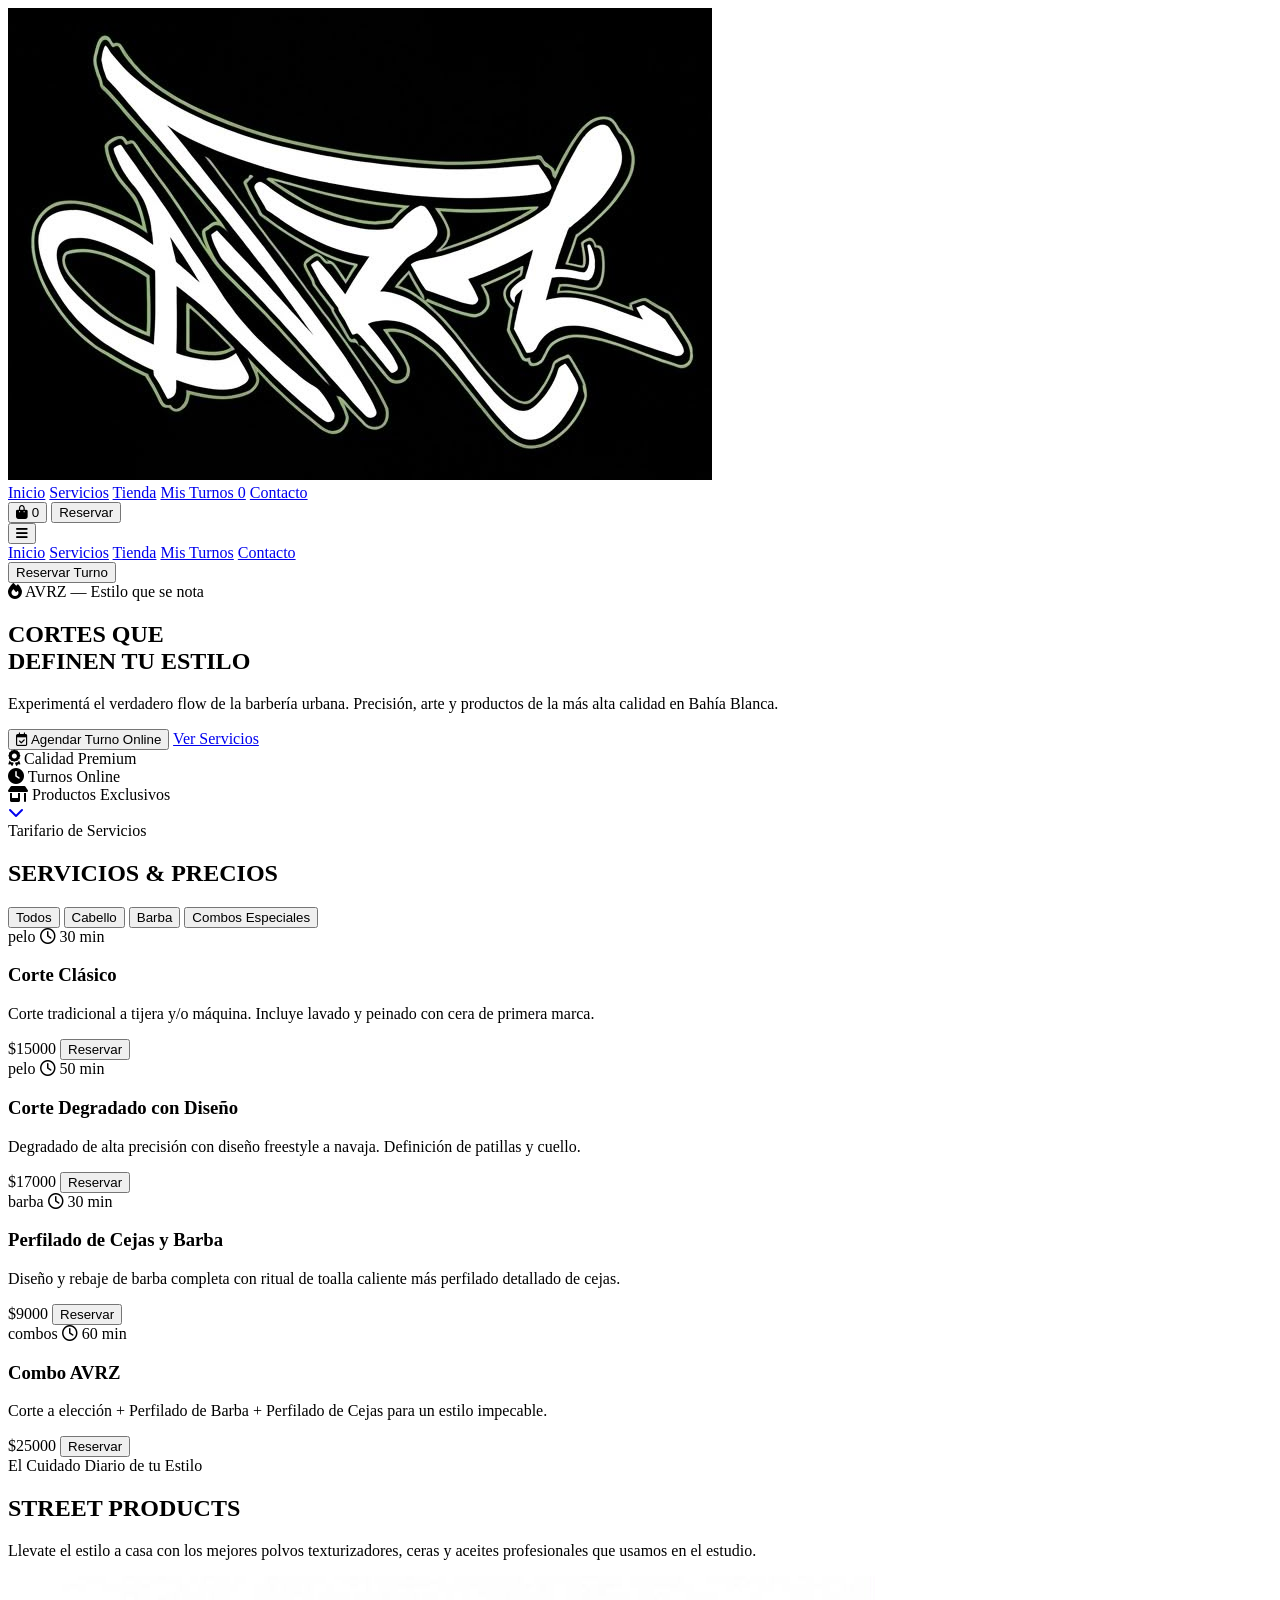
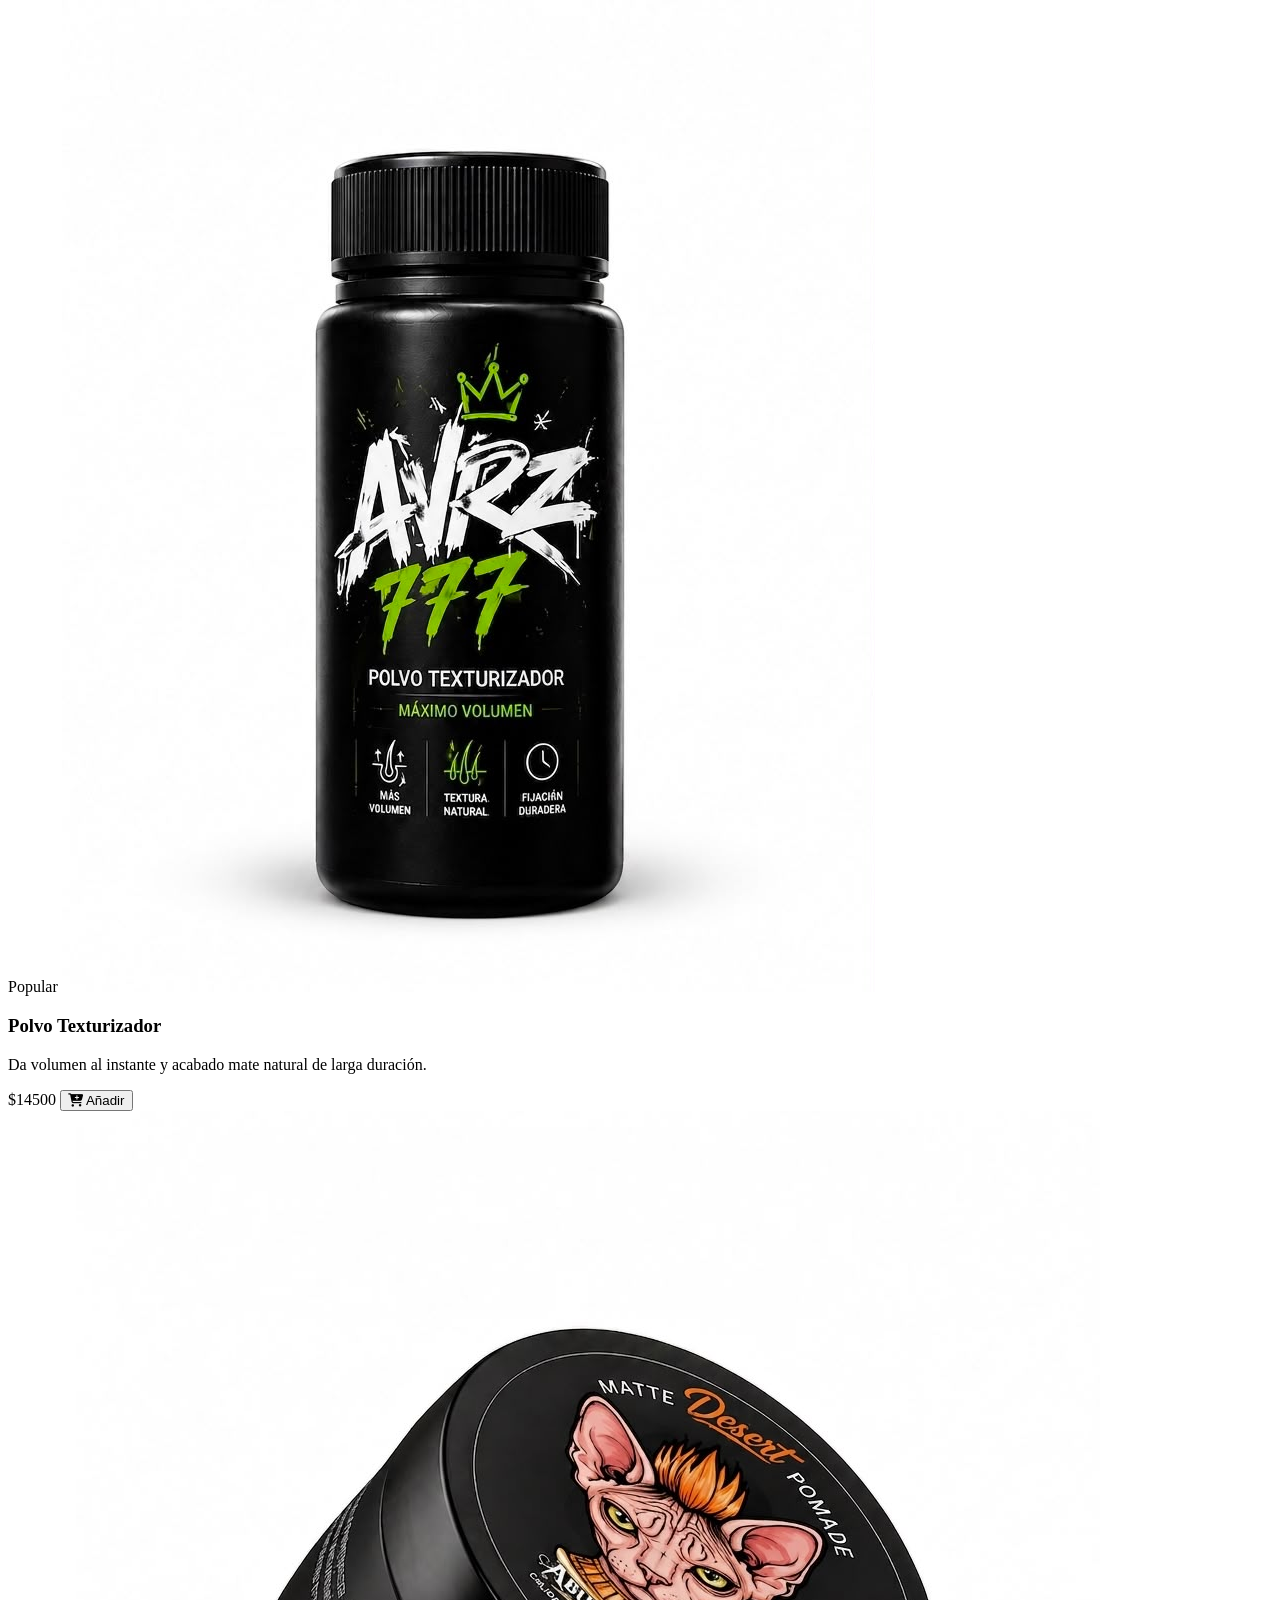
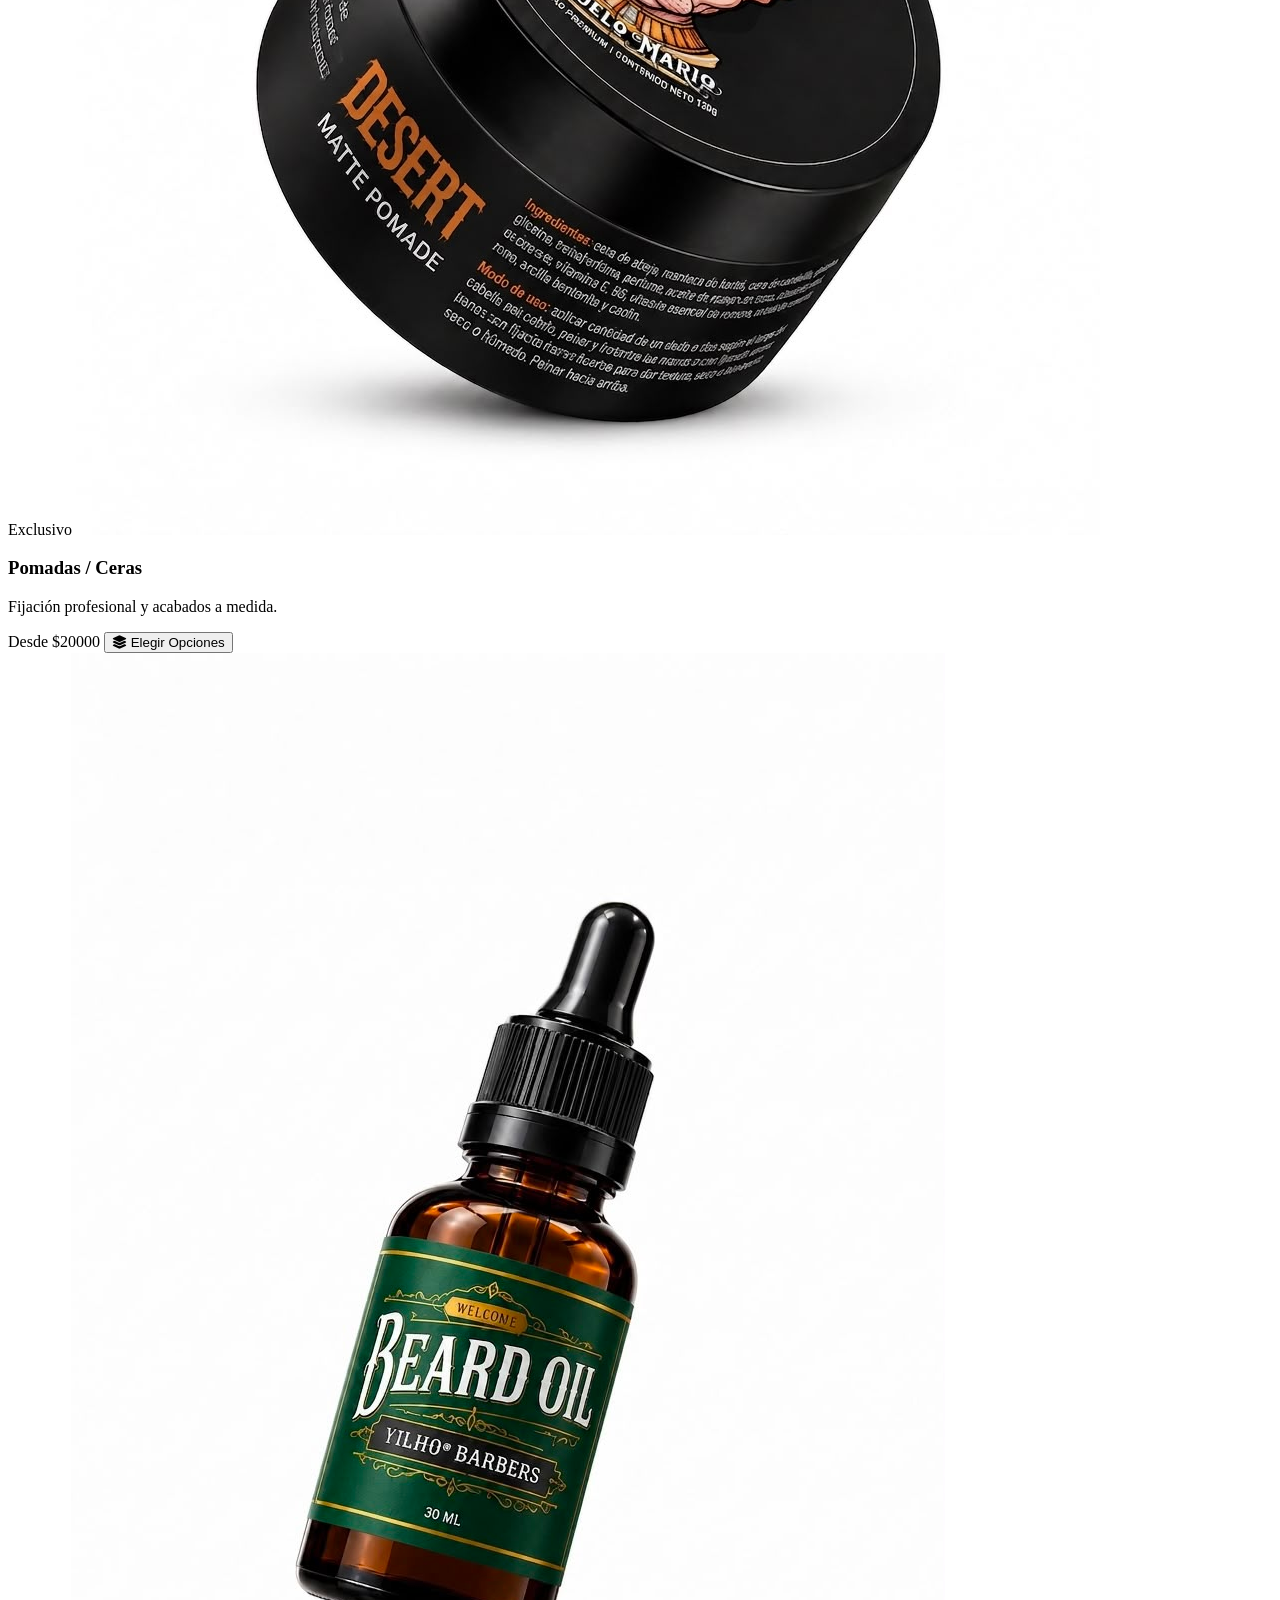
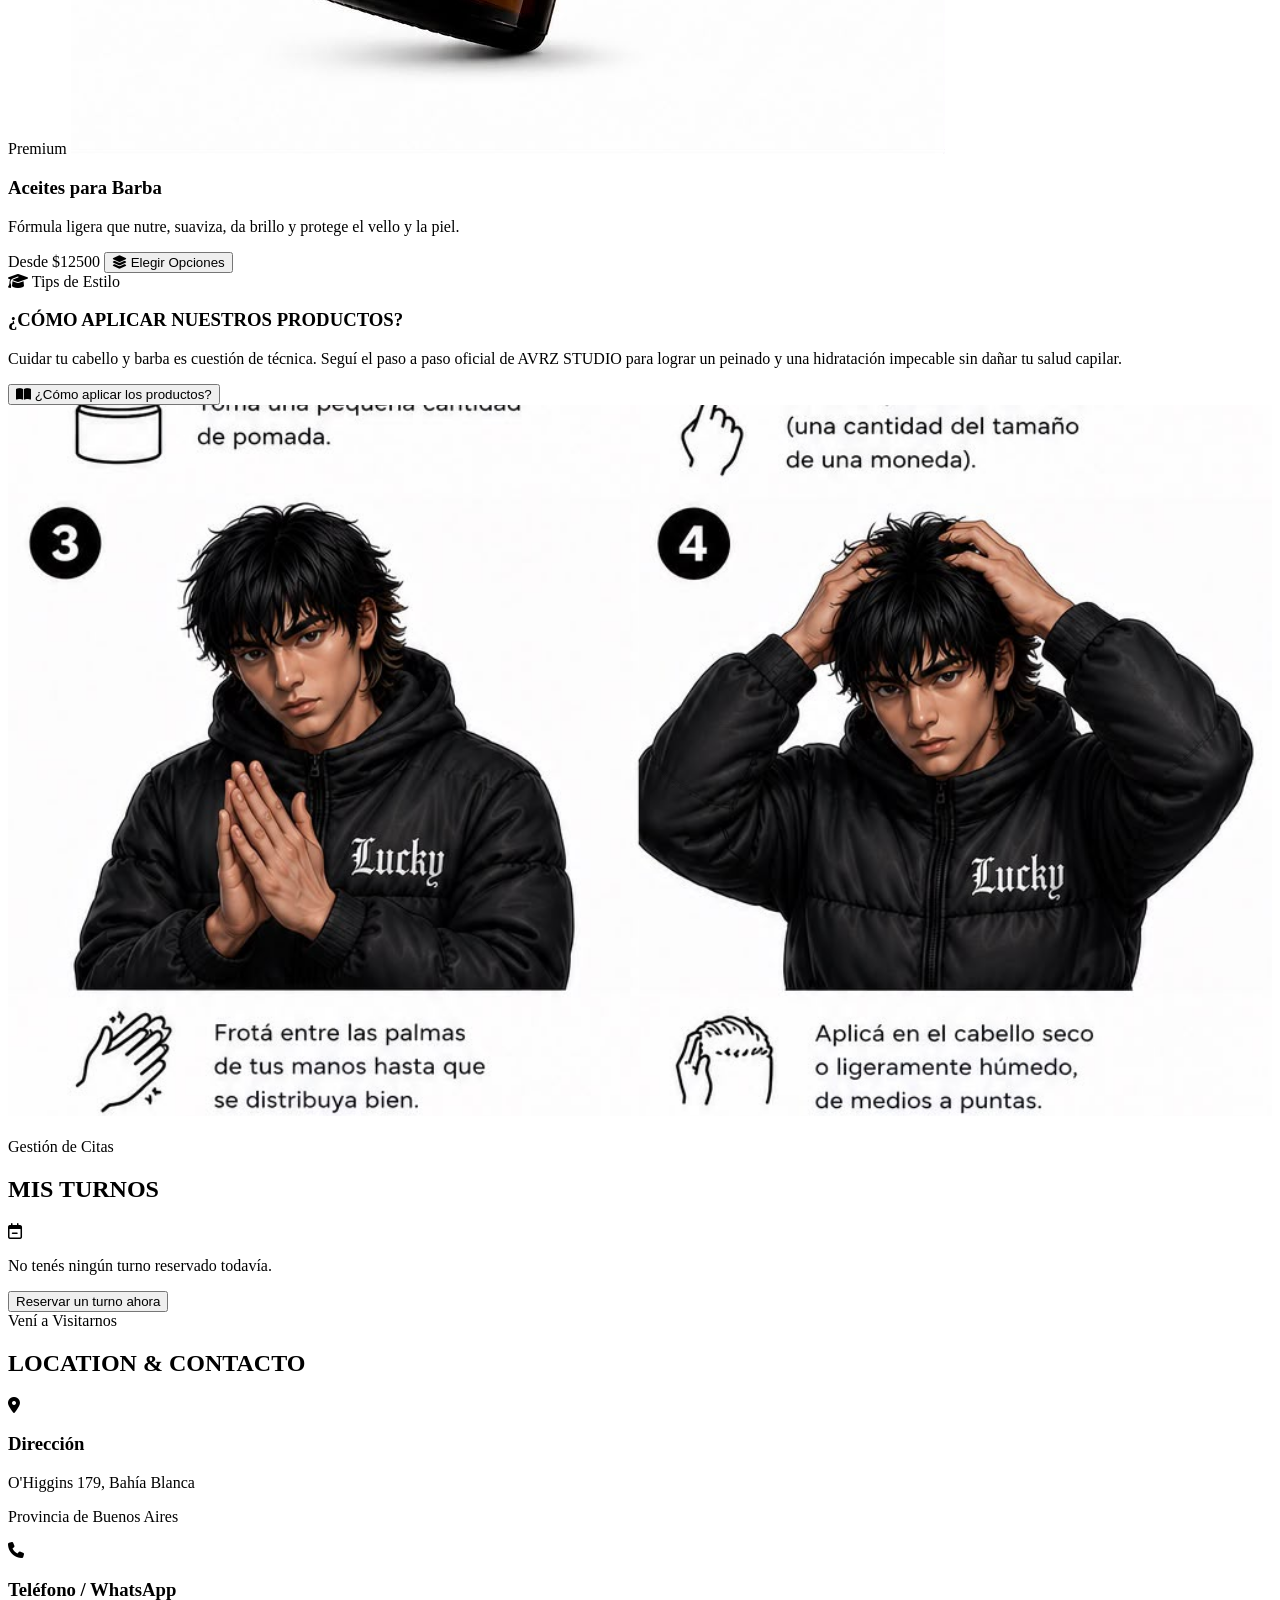
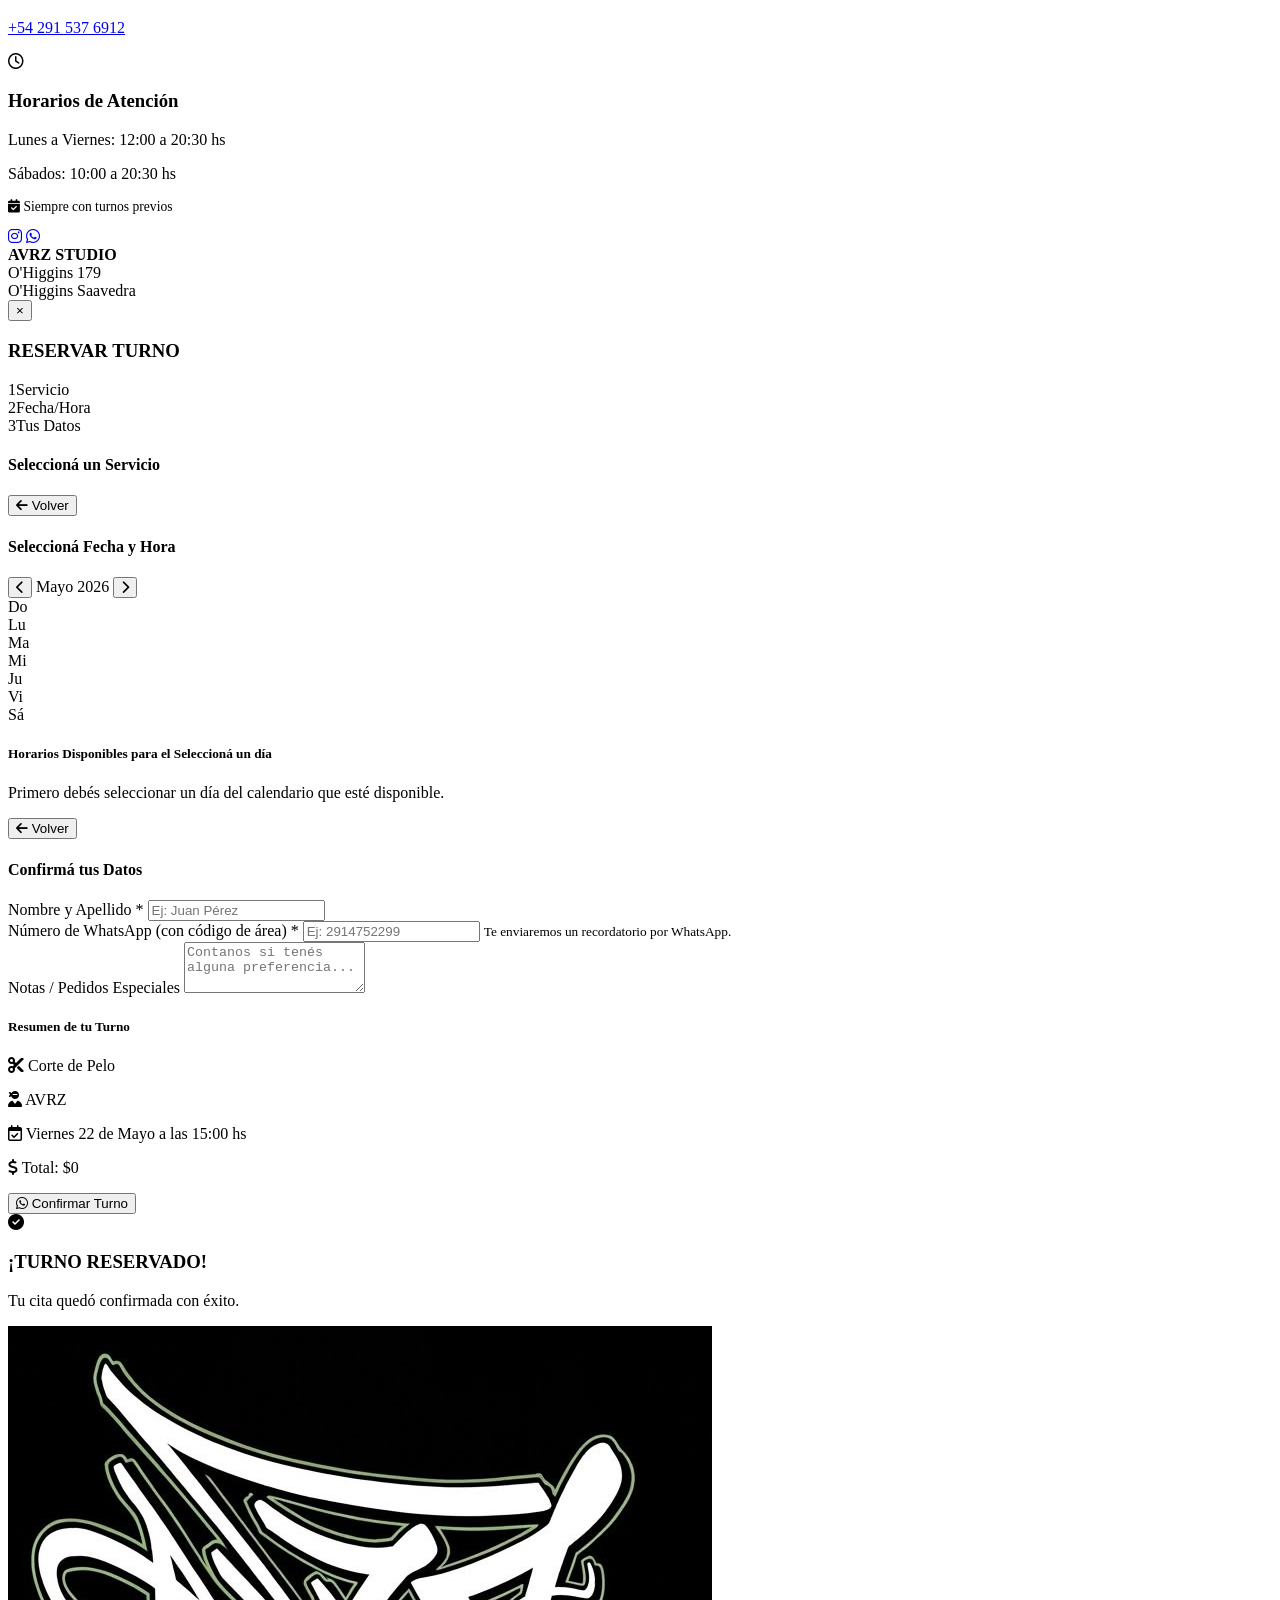
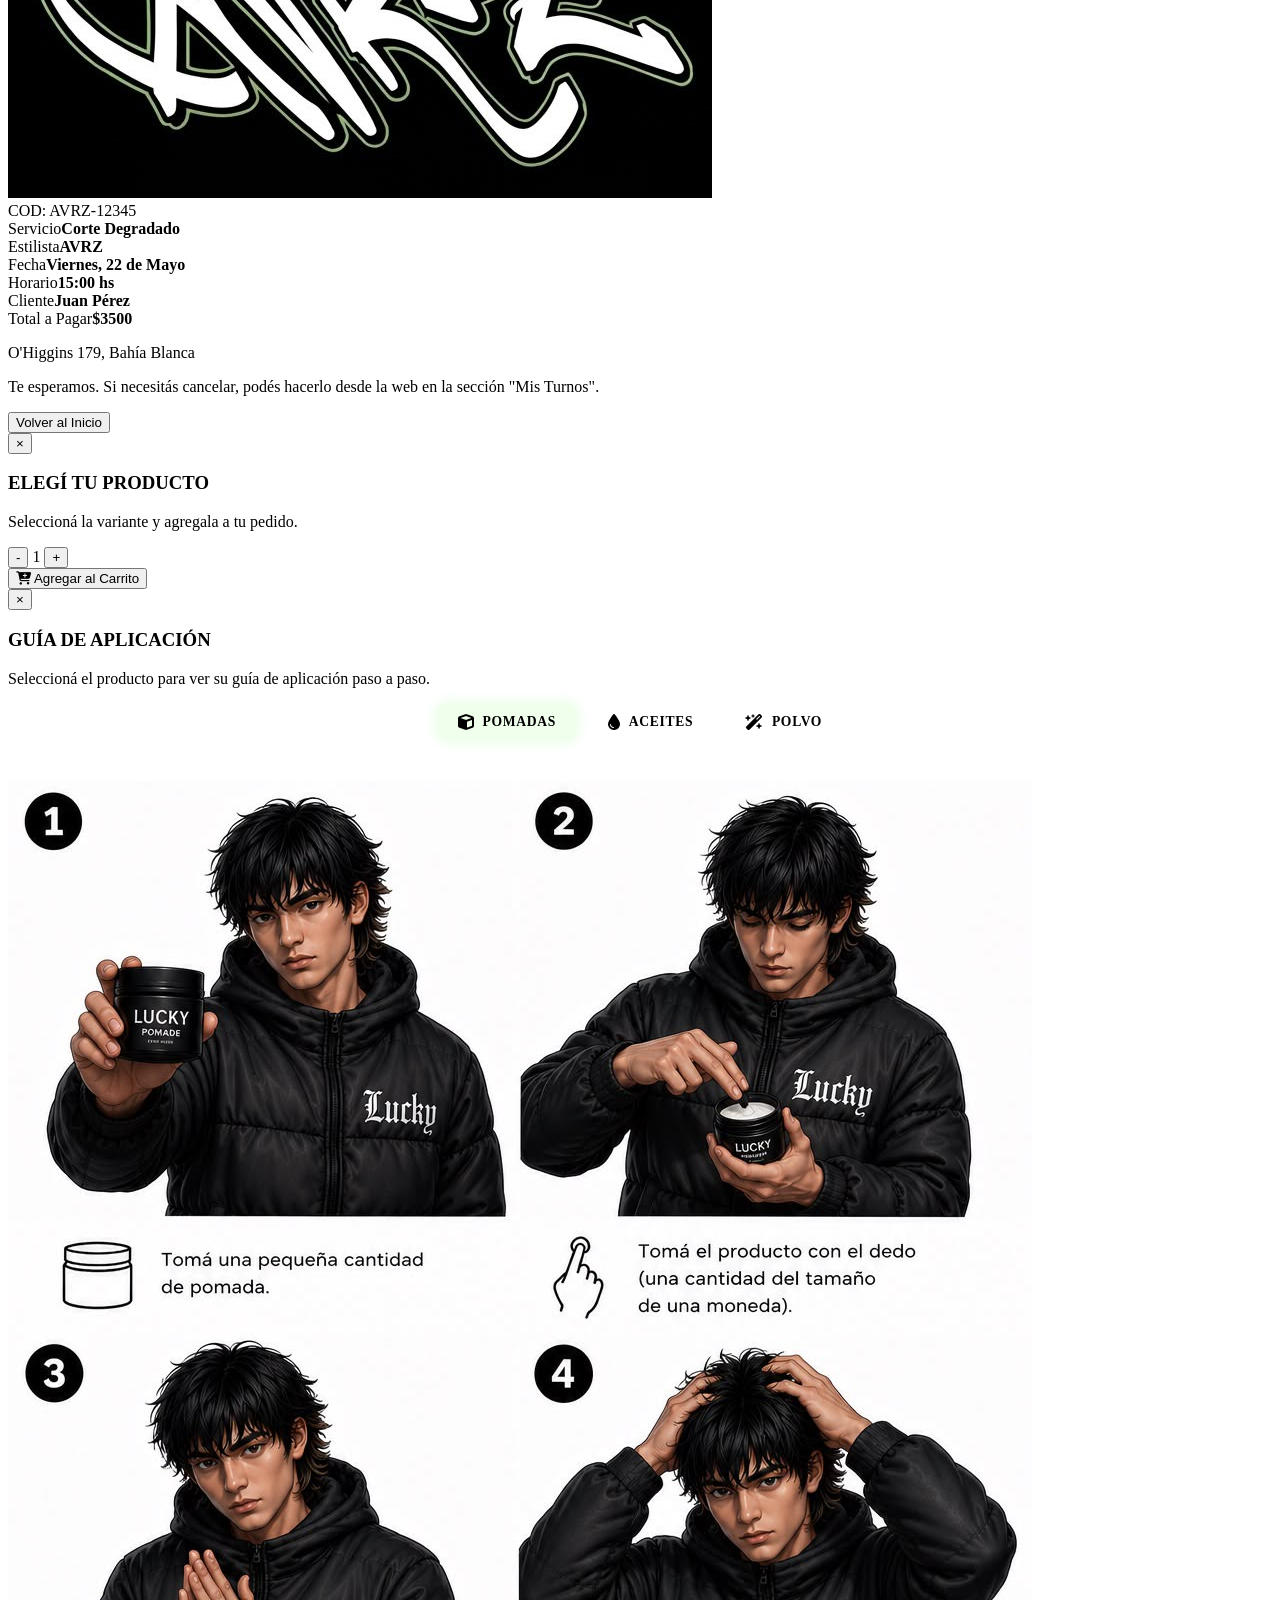
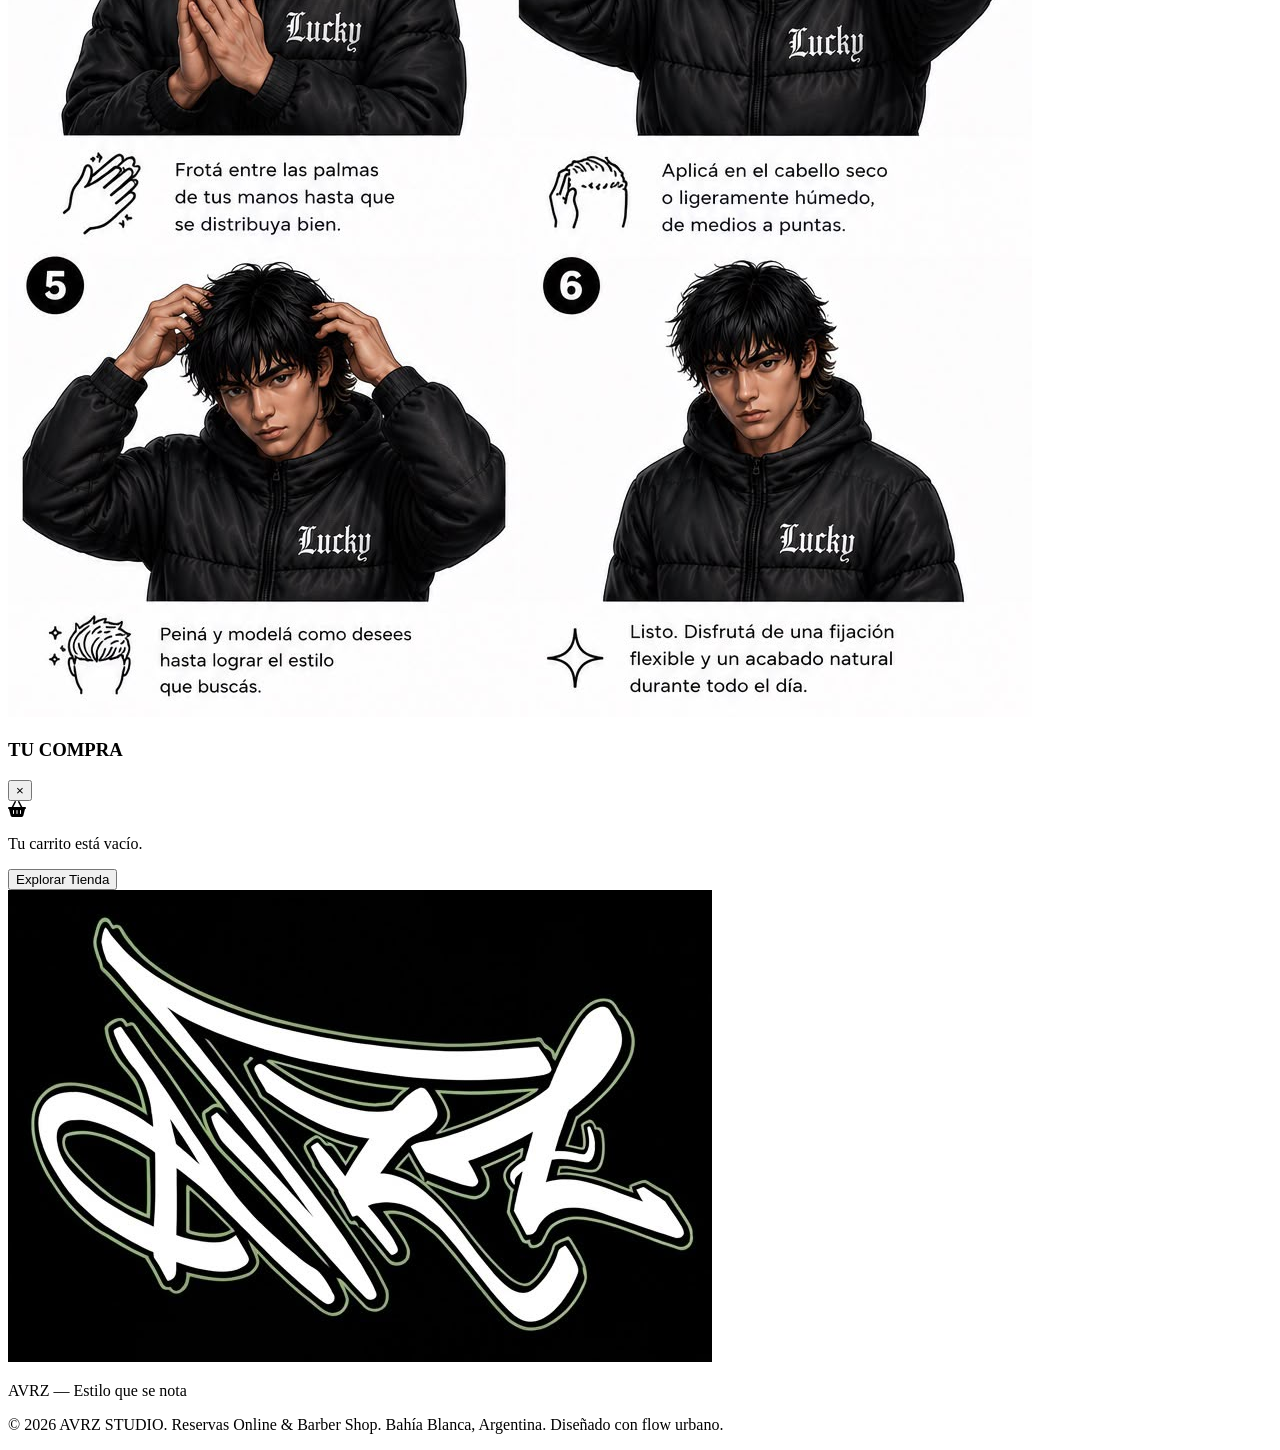
==== commit 4edc5d7c: "Update index.html" ====
--- a/index.html
+++ b/index.html
@@ -5,22 +5,22 @@
     <meta name="viewport" content="width=device-width, initial-scale=1.0">
     <title>AVRZ | Estilo que se nota</title>
     <meta name="description" content="Reserva tu turno online en AVRZ STUDIO. Cortes de pelo premium, degradados, afeitados y los mejores productos urbanos para el cabello.">
-    <!-- Google Fonts -->
+
     <link rel="preconnect" href="https://fonts.googleapis.com">
     <link rel="preconnect" href="https://fonts.gstatic.com" crossorigin>
     <link href="https://fonts.googleapis.com/css2?family=Inter:wght@300;400;500;600&family=Montserrat:wght@700;800;900&family=Outfit:wght@400;600;700;900&family=Permanent+Marker&display=swap" rel="stylesheet">
-    <!-- FontAwesome para iconos urbanos -->
+
     <link rel="stylesheet" href="https://cdnjs.cloudflare.com/ajax/libs/font-awesome/6.4.0/css/all.min.css">
-    <!-- Estilos personalizados -->
     <link rel="stylesheet" href="style.css">
 </head>
+
 <body class="dark-theme">
-    <!-- Barra de Navegación -->
     <header class="navbar">
         <div class="nav-container">
             <a href="#" class="nav-logo">
                 <img src="assets/logo.jpg" alt="AVRZ 777 Logo" class="brand-logo-img">
             </a>
+
             <nav class="nav-menu">
                 <a href="#hero" class="nav-link active">Inicio</a>
                 <a href="#services" class="nav-link">Servicios</a>
@@ -28,6 +28,7 @@
                 <a href="#my-bookings" class="nav-link" id="nav-bookings-link">Mis Turnos <span class="badge" id="bookings-count">0</span></a>
                 <a href="#contact" class="nav-link">Contacto</a>
             </nav>
+
             <div class="nav-actions">
                 <button class="cart-btn" id="open-cart-btn" aria-label="Abrir Carrito">
                     <i class="fa-solid fa-bag-shopping"></i>
@@ -35,12 +36,13 @@
                 </button>
                 <button class="btn btn-primary btn-sm btn-booking-trigger">Reservar</button>
             </div>
+
             <button class="mobile-menu-toggle" id="menu-toggle" aria-label="Menu principal">
                 <i class="fa-solid fa-bars"></i>
             </button>
         </div>
     </header>
-    <!-- Menú Móvil -->
+
     <div class="mobile-nav" id="mobile-nav-panel">
         <a href="#hero" class="mobile-link">Inicio</a>
         <a href="#services" class="mobile-link">Servicios</a>
@@ -51,9 +53,10 @@
             <button class="btn btn-primary w-full btn-booking-trigger">Reservar Turno</button>
         </div>
     </div>
-    <!-- Sección Hero -->
+
     <section id="hero" class="hero-section">
         <div class="hero-bg" style="background-image: linear-gradient(rgba(11, 12, 16, 0.62), rgba(11, 12, 16, 0.88)), url('assets/hero.png'); background-position: center top;"></div>
+
         <div class="container hero-container">
             <div class="hero-content">
                 <span class="hero-badge"><i class="fa-solid fa-fire"></i> AVRZ — Estilo que se nota</span>
@@ -62,12 +65,14 @@
                     <span class="gradient-text">DEFINEN TU ESTILO</span>
                 </h1>
                 <p class="hero-subtitle">Experimentá el verdadero flow de la barbería urbana. Precisión, arte y productos de la más alta calidad en Bahía Blanca.</p>
+
                 <div class="hero-actions">
                     <button class="btn btn-primary btn-lg btn-booking-trigger">
                         <i class="fa-regular fa-calendar-check"></i> Agendar Turno Online
                     </button>
                     <a href="#services" class="btn btn-outline btn-lg">Ver Servicios</a>
                 </div>
+
                 <div class="hero-features">
                     <div class="feat-item"><i class="fa-solid fa-award"></i> <span>Calidad Premium</span></div>
                     <div class="feat-item"><i class="fa-solid fa-clock"></i> <span>Turnos Online</span></div>
@@ -75,11 +80,12 @@
                 </div>
             </div>
         </div>
+
         <div class="hero-scroll-indicator">
             <a href="#services"><i class="fa-solid fa-chevron-down animate-bounce"></i></a>
         </div>
     </section>
-    <!-- Sección Servicios & Tarifario -->
+
     <section id="services" class="section-padding">
         <div class="container">
             <div class="section-header text-center">
@@ -87,19 +93,18 @@
                 <h2 class="section-title">SERVICIOS & <span class="neon-text-green">PRECIOS</span></h2>
                 <div class="header-line"></div>
             </div>
-            <!-- Contenedor de Filtros de Servicios -->
+
             <div class="filters-container">
                 <button class="filter-btn active" data-category="all">Todos</button>
                 <button class="filter-btn" data-category="pelo">Cabello</button>
                 <button class="filter-btn" data-category="barba">Barba</button>
                 <button class="filter-btn" data-category="combos">Combos Especiales</button>
             </div>
-            <div class="services-grid" id="services-container">
-                <!-- Se inyecta dinámicamente con JS -->
-            </div>
+
+            <div class="services-grid" id="services-container"></div>
         </div>
     </section>
-    <!-- Sección Tienda de Productos (Shop) -->
+
     <section id="shop" class="section-padding bg-dark-secondary">
         <div class="container">
             <div class="section-header text-center">
@@ -108,21 +113,22 @@
                 <p class="section-description">Llevate el estilo a casa con los mejores polvos texturizadores, ceras y aceites profesionales que usamos en el estudio.</p>
                 <div class="header-line"></div>
             </div>
-            <div class="products-grid" id="products-container">
-                <!-- Se inyecta dinámicamente con JS -->
-            </div>
-            <!-- Banner / Guía de Aplicación de Productos -->
+
+            <div class="products-grid" id="products-container"></div>
+
             <div class="shop-guide-banner glass-card">
                 <div class="guide-content">
                     <span class="guide-subtitle"><i class="fa-solid fa-graduation-cap"></i> Tips de Estilo</span>
                     <h3 class="guide-title">¿CÓMO APLICAR NUESTROS <span class="gradient-text">PRODUCTOS</span>?</h3>
                     <p class="guide-description">Cuidar tu cabello y barba es cuestión de técnica. Seguí el paso a paso oficial de AVRZ STUDIO para lograr un peinado y una hidratación impecable sin dañar tu salud capilar.</p>
+
                     <div class="guide-buttons-row">
                         <button class="btn btn-primary btn-lg" id="open-guides-selector-btn">
                             <i class="fa-solid fa-book-open"></i> ¿Cómo aplicar los productos?
                         </button>
                     </div>
                 </div>
+
                 <div class="guide-image-container single-thumb" id="guides-selector-thumb">
                     <img src="assets/pomada-guia.jpg" alt="Guías de aplicación de productos AVRZ" class="guide-img-thumb">
                     <span class="guide-img-overlay"><i class="fa-solid fa-expand"></i> Abrir Guía Interactiva</span>
@@ -130,7 +136,7 @@
             </div>
         </div>
     </section>
-    <!-- Sección Mis Turnos (LocalStorage persistido) -->
+
     <section id="my-bookings" class="section-padding">
         <div class="container">
             <div class="section-header text-center">
@@ -138,10 +144,9 @@
                 <h2 class="section-title">MIS <span class="neon-text-mint">TURNOS</span></h2>
                 <div class="header-line"></div>
             </div>
-            
+
             <div class="bookings-wrapper">
                 <div class="bookings-list-container glass-card" id="bookings-list">
-                    <!-- Se inyectará dinámicamente -->
                     <div class="empty-state">
                         <i class="fa-regular fa-calendar-minus"></i>
                         <p>No tenés ningún turno reservado todavía.</p>
@@ -151,7 +156,7 @@
             </div>
         </div>
     </section>
-    <!-- Sección Contacto / Ubicación -->
+
     <section id="contact" class="section-padding bg-dark-secondary">
         <div class="container">
             <div class="section-header text-center">
@@ -159,6 +164,7 @@
                 <h2 class="section-title">LOCATION & <span class="neon-text-green">CONTACTO</span></h2>
                 <div class="header-line"></div>
             </div>
+
             <div class="contact-grid">
                 <div class="contact-info glass-card">
                     <div class="info-item">
@@ -169,6 +175,7 @@
                             <p class="text-muted">Provincia de Buenos Aires</p>
                         </div>
                     </div>
+
                     <div class="info-item">
                         <div class="info-icon"><i class="fa-solid fa-phone"></i></div>
                         <div class="info-details">
@@ -176,6 +183,7 @@
                             <p><a href="https://wa.me/542915376912" target="_blank" class="phone-link">+54 291 537 6912</a></p>
                         </div>
                     </div>
+
                     <div class="info-item">
                         <div class="info-icon"><i class="fa-regular fa-clock"></i></div>
                         <div class="info-details">
@@ -185,12 +193,13 @@
                             <p class="text-muted" style="margin-top: 4px; font-size: 0.85rem;"><i class="fa-solid fa-calendar-check"></i> Siempre con turnos previos</p>
                         </div>
                     </div>
+
                     <div class="social-links">
                         <a href="https://instagram.com/avrz.barber" target="_blank" aria-label="Instagram AVRZ Barber"><i class="fa-brands fa-instagram"></i></a>
                         <a href="https://wa.me/542915376912" target="_blank" aria-label="WhatsApp"><i class="fa-brands fa-whatsapp"></i></a>
                     </div>
                 </div>
-                <!-- Mapa Simulado / Estilo Dark Moderno -->
+
                 <div class="map-simulated glass-card">
                     <div class="map-overlay">
                         <div class="map-marker-ping"></div>
@@ -199,7 +208,7 @@
                             O'Higgins 179
                         </div>
                     </div>
-                    <!-- Dibujo tipo gráfico urbano que emula un mapa de calles moderno -->
+
                     <div class="grid-lines-street">
                         <div class="street street-h h-1"></div>
                         <div class="street street-h h-2"></div>
@@ -212,14 +221,13 @@
             </div>
         </div>
     </section>
-    <!-- Modal del Turnero (Reserva Paso a Paso) -->
+
     <div class="modal" id="booking-modal">
         <div class="modal-overlay"></div>
         <div class="modal-content glass-card">
             <button class="modal-close" id="close-booking-modal" aria-label="Cerrar modal">&times;</button>
-            
+
             <div class="booking-wizard">
-                <!-- Barra de Progreso -->
                 <div class="wizard-header">
                     <h3>RESERVAR TURNO</h3>
                     <div class="progress-bar">
@@ -228,18 +236,14 @@
                         <div class="progress-step" data-step="3">3<span>Tus Datos</span></div>
                     </div>
                 </div>
-                <!-- Pasos del Wizard -->
+
                 <div class="wizard-body">
-                    <!-- Paso 1: Selección de Servicio -->
                     <div class="wizard-step active" id="step-1">
                         <h4>Seleccioná un Servicio</h4>
-                        <div class="step-services-list" id="wizard-services-list">
-                            <!-- Se rellena con JS -->
-                        </div>
-                        
-                        <!-- Panel de Adicional (Cejas) -->
+                        <div class="step-services-list" id="wizard-services-list"></div>
+
                         <div class="addon-prompt-container" id="addon-prompt" style="display: none;">
-                            <div class="addon-prompt-content glass-card">
+                            <div class="addon-prompt-content">
                                 <h5><i class="fa-solid fa-wand-magic-sparkles"></i> ¿Sumamos perfilado de cejas?</h5>
                                 <p>Dale el toque final a tu estilo por solo <strong>+$2.000</strong> adicionales.</p>
                                 <div class="addon-buttons">
@@ -249,12 +253,14 @@
                             </div>
                         </div>
                     </div>
-                    <!-- Paso 2: Selección de Fecha y Hora -->
+
                     <div class="wizard-step" id="step-2">
                         <div class="step-nav-buttons">
                             <button class="btn btn-xs btn-outline btn-prev-step"><i class="fa-solid fa-arrow-left"></i> Volver</button>
                         </div>
+
                         <h4>Seleccioná Fecha y Hora</h4>
+
                         <div class="datetime-picker-layout">
                             <div class="calendar-container">
                                 <div class="calendar-header">
@@ -262,14 +268,14 @@
                                     <span id="calendar-month-title">Mayo 2026</span>
                                     <button id="calendar-next-month" class="calendar-nav-btn"><i class="fa-solid fa-chevron-right"></i></button>
                                 </div>
+
                                 <div class="calendar-weekdays">
                                     <div>Do</div><div>Lu</div><div>Ma</div><div>Mi</div><div>Ju</div><div>Vi</div><div>Sá</div>
                                 </div>
-                                <div class="calendar-days" id="calendar-days-grid">
-                                    <!-- Inyectado por JS -->
-                                </div>
-                            </div>
-                            
+
+                                <div class="calendar-days" id="calendar-days-grid"></div>
+                            </div>
+
                             <div class="timeslots-container">
                                 <h5>Horarios Disponibles para el <span id="selected-date-label">Seleccioná un día</span></h5>
                                 <div class="timeslots-grid" id="timeslots-grid-container">
@@ -278,46 +284,52 @@
                             </div>
                         </div>
                     </div>
-                    <!-- Paso 3: Datos del Cliente -->
+
                     <div class="wizard-step" id="step-3">
                         <div class="step-nav-buttons">
                             <button class="btn btn-xs btn-outline btn-prev-step"><i class="fa-solid fa-arrow-left"></i> Volver</button>
                         </div>
+
                         <h4>Confirmá tus Datos</h4>
+
                         <form id="booking-client-form" class="booking-form">
                             <div class="form-group">
                                 <label for="client-name">Nombre y Apellido *</label>
                                 <input type="text" id="client-name" required placeholder="Ej: Juan Pérez">
                             </div>
+
                             <div class="form-group">
                                 <label for="client-phone">Número de WhatsApp (con código de área) *</label>
                                 <input type="tel" id="client-phone" required placeholder="Ej: 2914752299">
                                 <small>Te enviaremos un recordatorio por WhatsApp.</small>
                             </div>
+
                             <div class="form-group">
                                 <label for="client-notes">Notas / Pedidos Especiales</label>
                                 <textarea id="client-notes" rows="3" placeholder="Contanos si tenés alguna preferencia..."></textarea>
                             </div>
+
                             <div class="booking-summary-box glass-card">
                                 <h5>Resumen de tu Turno</h5>
                                 <p><i class="fa-solid fa-scissors"></i> <span id="summary-service">Corte de Pelo</span></p>
-                                <p><i class="fa-solid fa-user-ninja"></i> <span id="summary-barber">Alex "The Fade"</span></p>
+                                <p><i class="fa-solid fa-user-ninja"></i> <span id="summary-barber">AVRZ</span></p>
                                 <p><i class="fa-regular fa-calendar-check"></i> <span id="summary-date">Viernes 22 de Mayo</span> a las <span id="summary-time">15:00 hs</span></p>
                                 <p class="summary-price"><i class="fa-solid fa-dollar-sign"></i> Total: <span id="summary-cost">$0</span></p>
                             </div>
+
                             <button type="submit" class="btn btn-primary w-full btn-lg" id="submit-booking-btn">
                                 <i class="fa-brands fa-whatsapp"></i> Confirmar Turno
                             </button>
                         </form>
                     </div>
-                    <!-- Paso 5: Ticket Digital (Exito) -->
+
                     <div class="wizard-step" id="step-success">
                         <div class="success-header">
                             <div class="success-icon"><i class="fa-solid fa-circle-check"></i></div>
                             <h3>¡TURNO RESERVADO!</h3>
                             <p>Tu cita quedó confirmada con éxito.</p>
                         </div>
-                        <!-- Ticket Estilo Vintage/Futurista -->
+
                         <div class="digital-ticket">
                             <div class="ticket-top">
                                 <div class="ticket-logo">
@@ -325,41 +337,27 @@
                                 </div>
                                 <div class="ticket-code">COD: <span id="ticket-booking-code">AVRZ-12345</span></div>
                             </div>
+
                             <div class="ticket-divider">
                                 <div class="notch notch-left"></div>
                                 <div class="notch notch-right"></div>
                             </div>
+
                             <div class="ticket-details">
-                                <div class="detail-row">
-                                    <span>Servicio</span>
-                                    <strong id="ticket-service">Corte Degradado</strong>
-                                </div>
-                                <div class="detail-row">
-                                    <span>Estilista</span>
-                                    <strong id="ticket-barber">Alex "The Fade"</strong>
-                                </div>
-                                <div class="detail-row">
-                                    <span>Fecha</span>
-                                    <strong id="ticket-date">Viernes, 22 de Mayo</strong>
-                                </div>
-                                <div class="detail-row">
-                                    <span>Horario</span>
-                                    <strong id="ticket-time">15:00 hs</strong>
-                                </div>
-                                <div class="detail-row">
-                                    <span>Cliente</span>
-                                    <strong id="ticket-client">Juan Pérez</strong>
-                                </div>
-                                <div class="detail-row total-row">
-                                    <span>Total a Pagar</span>
-                                    <strong id="ticket-price">$3500</strong>
-                                </div>
-                            </div>
+                                <div class="detail-row"><span>Servicio</span><strong id="ticket-service">Corte Degradado</strong></div>
+                                <div class="detail-row"><span>Estilista</span><strong id="ticket-barber">AVRZ</strong></div>
+                                <div class="detail-row"><span>Fecha</span><strong id="ticket-date">Viernes, 22 de Mayo</strong></div>
+                                <div class="detail-row"><span>Horario</span><strong id="ticket-time">15:00 hs</strong></div>
+                                <div class="detail-row"><span>Cliente</span><strong id="ticket-client">Juan Pérez</strong></div>
+                                <div class="detail-row total-row"><span>Total a Pagar</span><strong id="ticket-price">$3500</strong></div>
+                            </div>
+
                             <div class="ticket-footer">
                                 <p>O'Higgins 179, Bahía Blanca</p>
                                 <p>Te esperamos. Si necesitás cancelar, podés hacerlo desde la web en la sección "Mis Turnos".</p>
                             </div>
                         </div>
+
                         <div class="success-actions">
                             <button class="btn btn-outline w-full" id="close-success-btn">Volver al Inicio</button>
                         </div>
@@ -368,26 +366,25 @@
             </div>
         </div>
     </div>
-    <!-- Modal de Selección de Variantes de Producto -->
+
     <div class="modal" id="variant-modal">
         <div class="modal-overlay" id="variant-modal-overlay"></div>
         <div class="modal-content glass-card variant-modal-content">
             <button class="modal-close" id="close-variant-modal" aria-label="Cerrar modal">&times;</button>
+
             <div class="variant-modal-body">
                 <h3 class="variant-modal-title" id="variant-modal-title">ELEGÍ TU PRODUCTO</h3>
                 <p class="variant-modal-desc" id="variant-modal-desc">Seleccioná la variante y agregala a tu pedido.</p>
-                
-                <!-- Lista de variantes -->
-                <div class="variant-options-list" id="variant-options-container">
-                    <!-- Se inyecta con JS -->
-                </div>
-                
+
+                <div class="variant-options-list" id="variant-options-container"></div>
+
                 <div class="variant-modal-footer">
                     <div class="variant-qty-selector">
                         <button class="qty-btn" id="variant-qty-minus">-</button>
                         <span class="qty-val" id="variant-qty-value">1</span>
                         <button class="qty-btn" id="variant-qty-plus">+</button>
                     </div>
+
                     <button class="btn btn-primary btn-lg" id="add-variant-to-cart-btn">
                         <i class="fa-solid fa-cart-plus"></i> Agregar al Carrito
                     </button>
@@ -395,57 +392,61 @@
             </div>
         </div>
     </div>
-    <!-- Modal de Guía de Aplicación (Selector Unificado de Guías) -->
+
     <div class="modal" id="guide-modal">
         <div class="modal-overlay" id="guide-modal-overlay"></div>
         <div class="modal-content glass-card guide-modal-content">
             <button class="modal-close" id="close-guide-modal" aria-label="Cerrar modal">&times;</button>
+
             <div class="guide-modal-body">
                 <h3 class="guide-modal-title">GUÍA DE APLICACIÓN</h3>
                 <p class="guide-modal-desc">Seleccioná el producto para ver su guía de aplicación paso a paso.</p>
-                
-                <!-- Selector de pestañas para guías -->
+
                 <div class="guide-tabs-container">
                     <button class="guide-tab-btn active" data-guide="wax"><i class="fa-solid fa-cube"></i> Pomadas</button>
                     <button class="guide-tab-btn" data-guide="oil"><i class="fa-solid fa-droplet"></i> Aceites</button>
                     <button class="guide-tab-btn" data-guide="powder"><i class="fa-solid fa-wand-magic-sparkles"></i> Polvo</button>
                 </div>
+
                 <div class="guide-modal-img-wrapper">
-                    <img src="assets/pomada-guia.jpg" alt="Guía visual de aplicación" class="guide-modal-img" onerror="this.src='https://placehold.co/600x400/191c26/FFF?text=Guia+de+Polvo+Texturizador'">
+                    <img src="assets/pomada-guia.jpg" alt="Guía visual de aplicación" class="guide-modal-img" onerror="this.src='https://placehold.co/600x400/191c26/FFF?text=Guia+de+Producto'">
                 </div>
             </div>
         </div>
     </div>
-    <!-- Panel Lateral Carrito de Compras (Slide-Out) -->
+
     <div class="cart-panel" id="cart-panel">
         <div class="cart-panel-overlay" id="cart-overlay"></div>
+
         <div class="cart-content glass-card">
             <div class="cart-header">
                 <h3>TU COMPRA</h3>
                 <button class="close-cart" id="close-cart-btn">&times;</button>
             </div>
-            
+
             <div class="cart-body" id="cart-items-container">
-                <!-- Se rellena con JS -->
                 <div class="empty-cart-state">
                     <i class="fa-solid fa-basket-shopping"></i>
                     <p>Tu carrito está vacío.</p>
                     <a href="#shop" class="btn btn-outline btn-sm" id="shop-now-btn">Explorar Tienda</a>
                 </div>
             </div>
+
             <div class="cart-footer" id="cart-summary-footer" style="display: none;">
                 <div class="cart-total-row">
                     <span>Total:</span>
                     <span class="total-price" id="cart-total-price">$0</span>
                 </div>
+
                 <p class="cart-checkout-tip">Finalizá tu compra por WhatsApp para coordinar el retiro en el local.</p>
+
                 <button class="btn btn-primary w-full btn-lg" id="checkout-cart-btn">
                     <i class="fa-brands fa-whatsapp"></i> Finalizar Pedido
                 </button>
             </div>
         </div>
     </div>
-    <!-- Footer -->
+
     <footer class="main-footer">
         <div class="container footer-container">
             <div class="footer-logo-container">
@@ -455,7 +456,7 @@
             <p class="footer-copy">&copy; 2026 AVRZ STUDIO. Reservas Online & Barber Shop. Bahía Blanca, Argentina. Diseñado con flow urbano.</p>
         </div>
     </footer>
-    <!-- Script de la App -->
+
     <script src="app.js"></script>
 </body>
 </html>
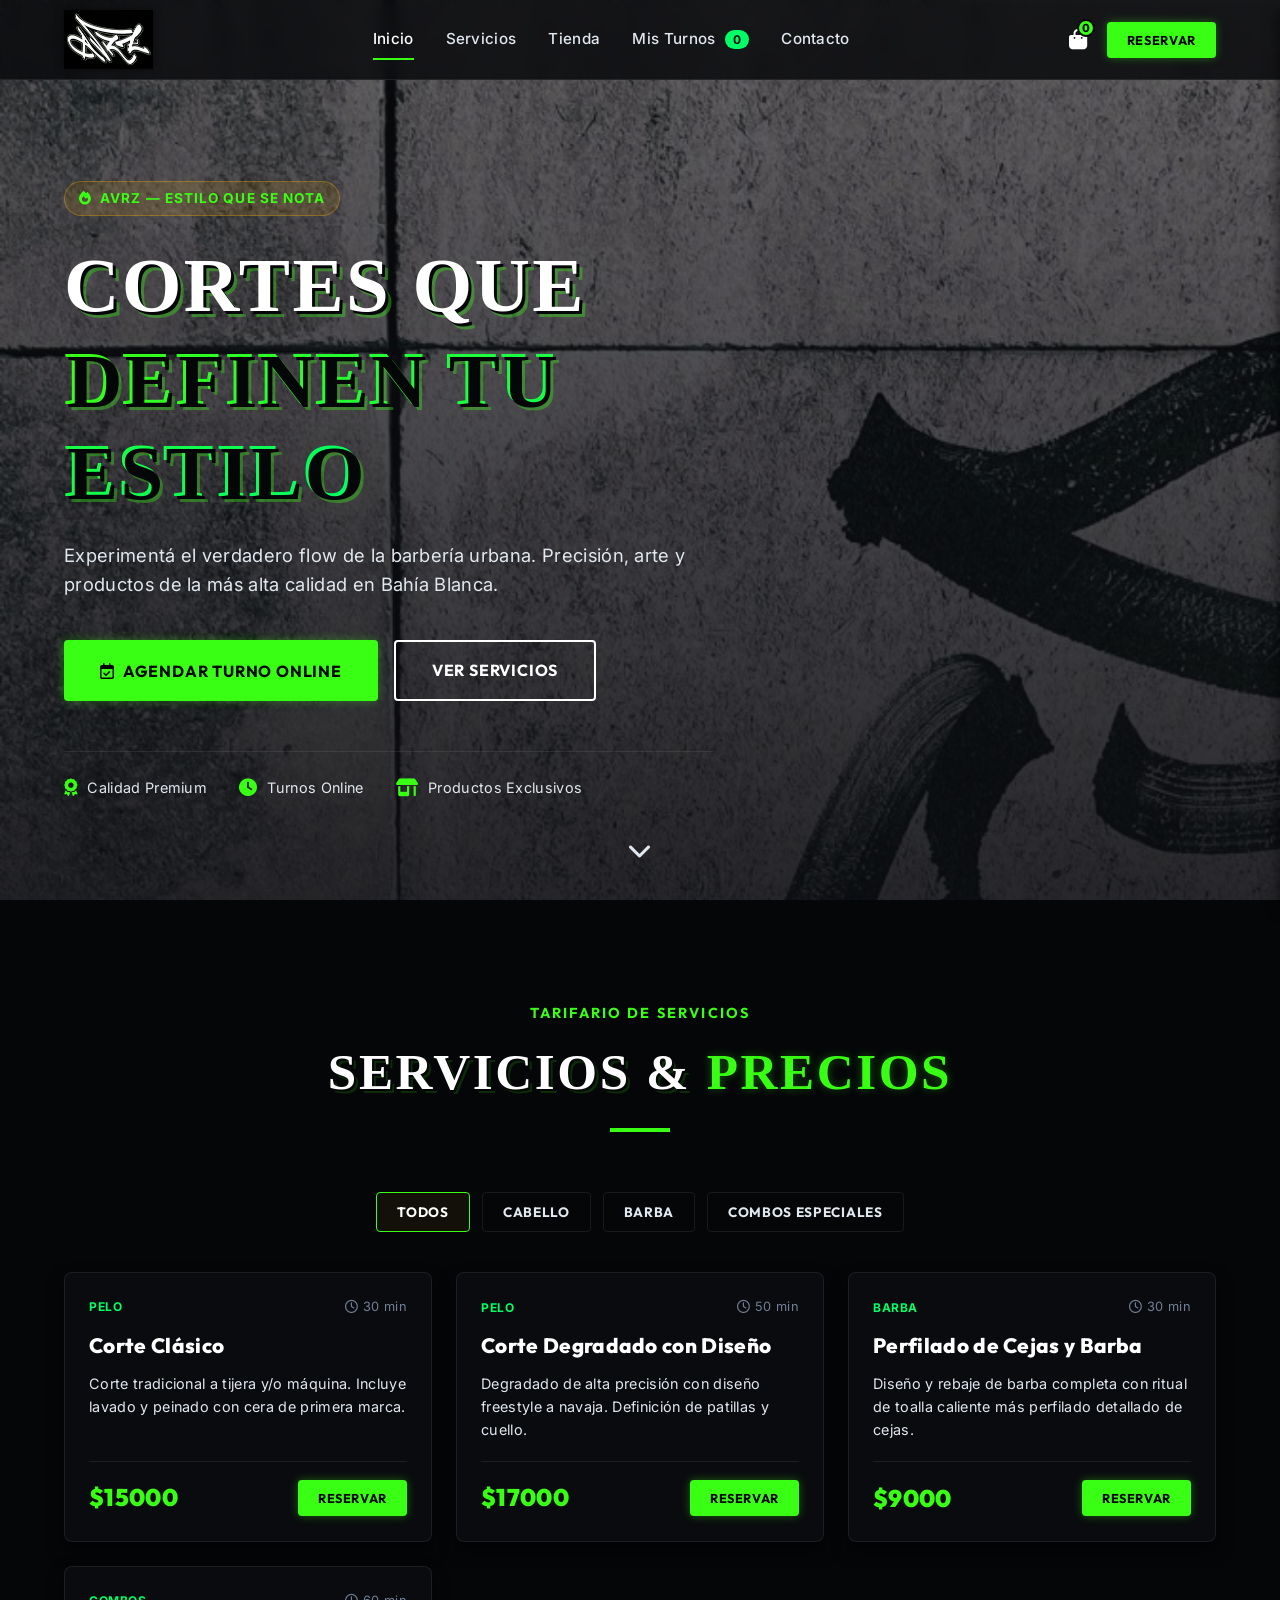
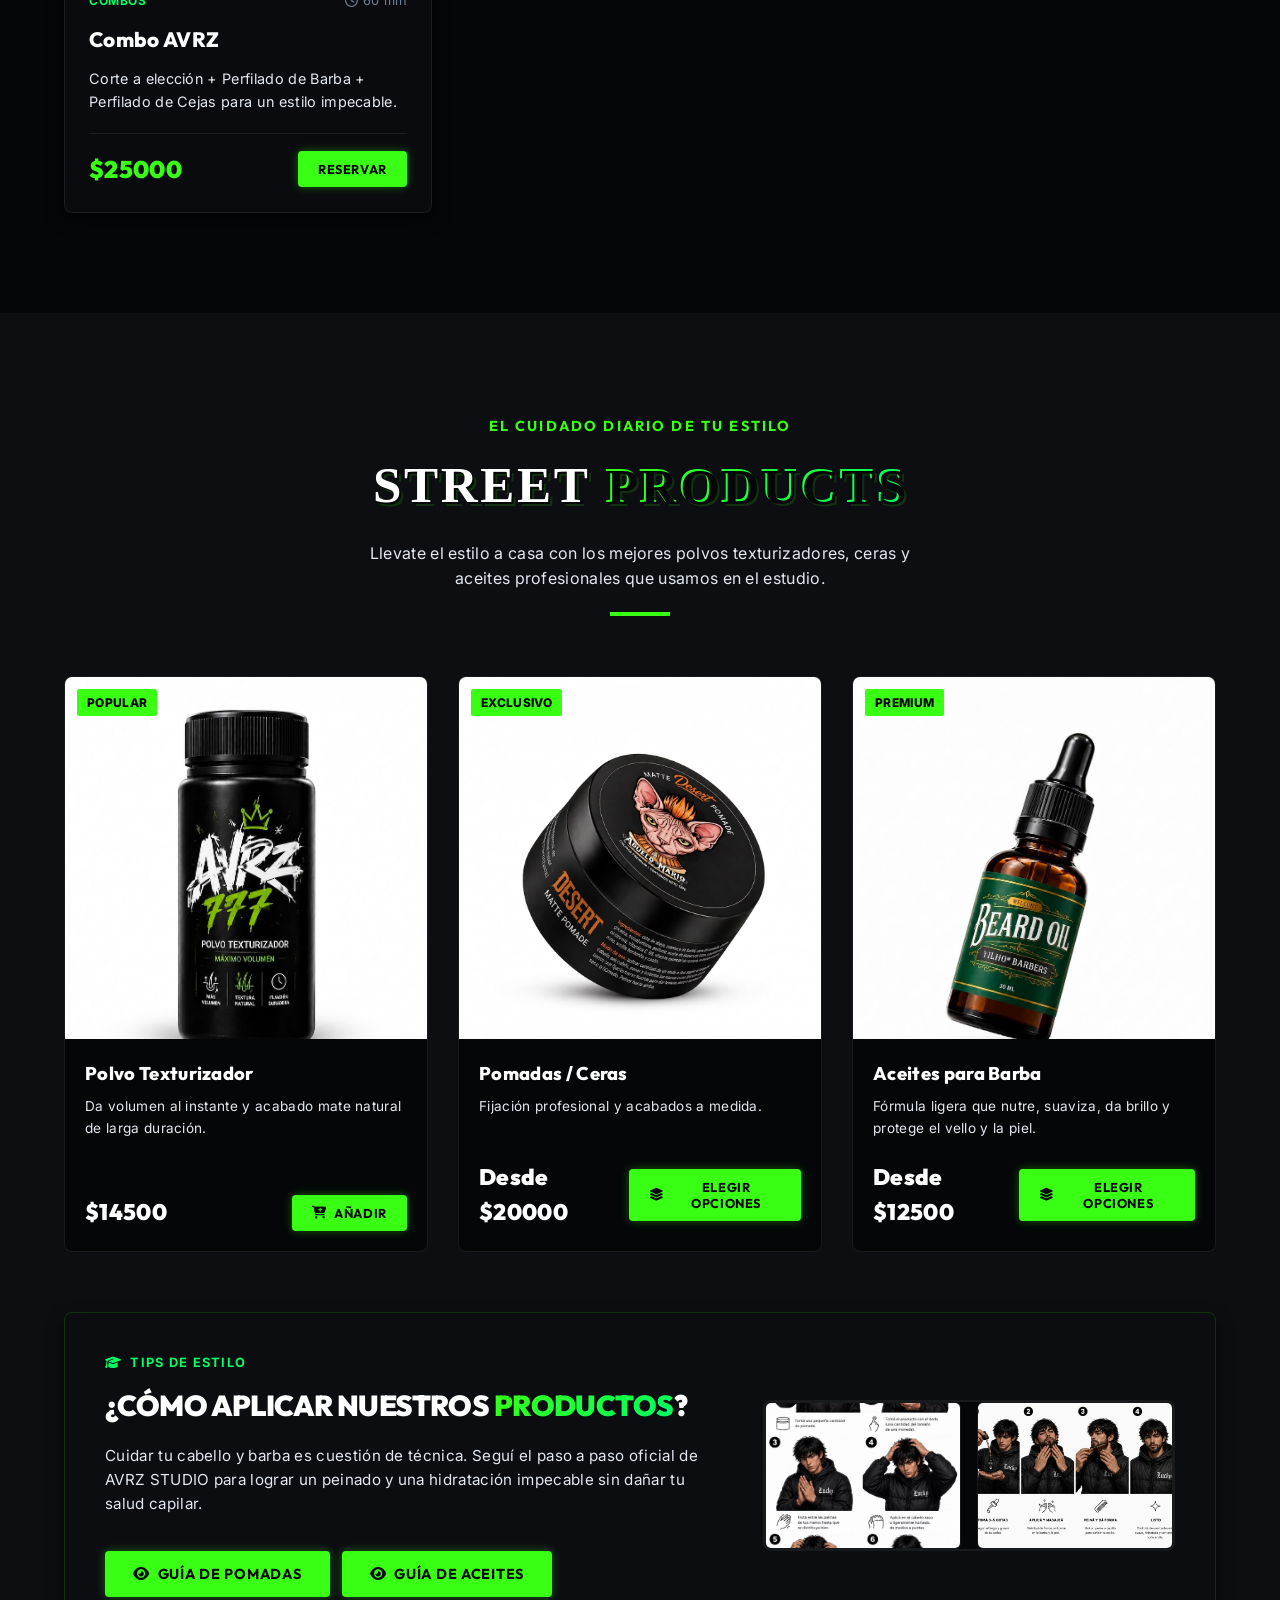
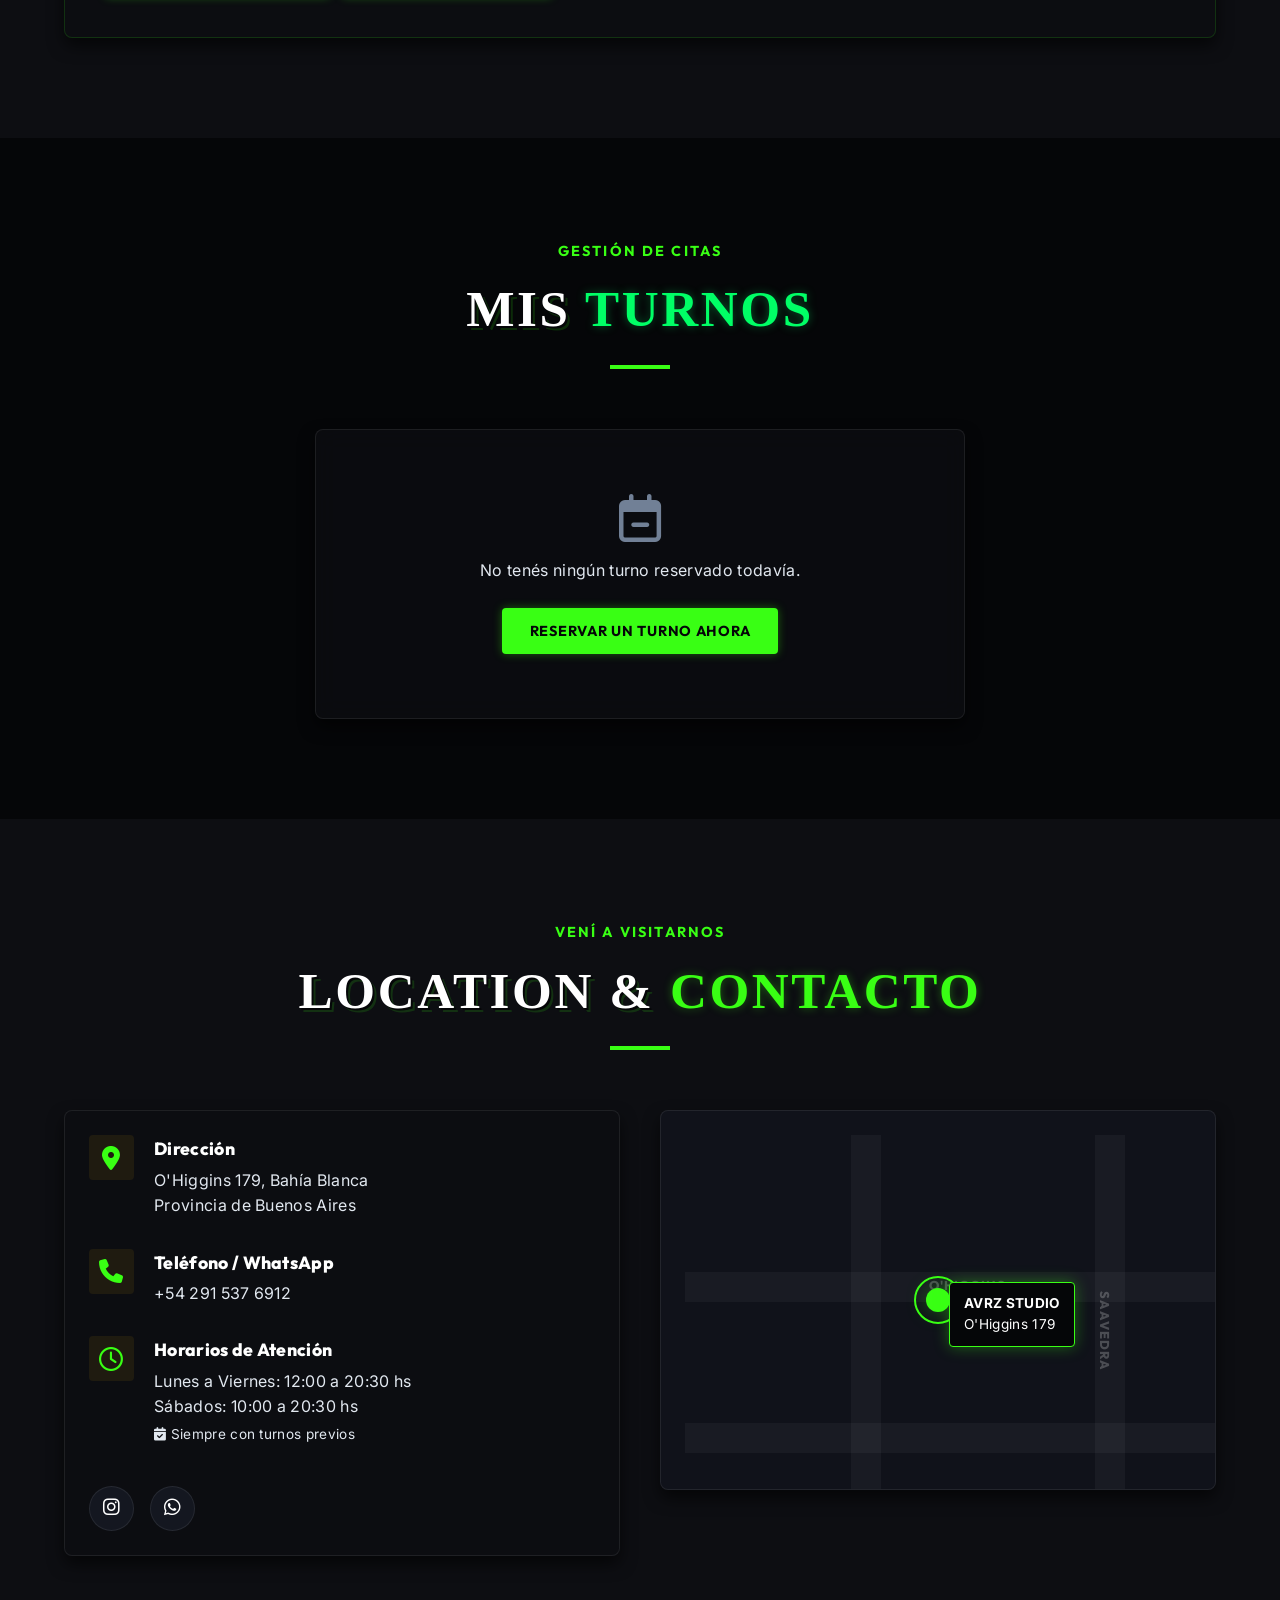
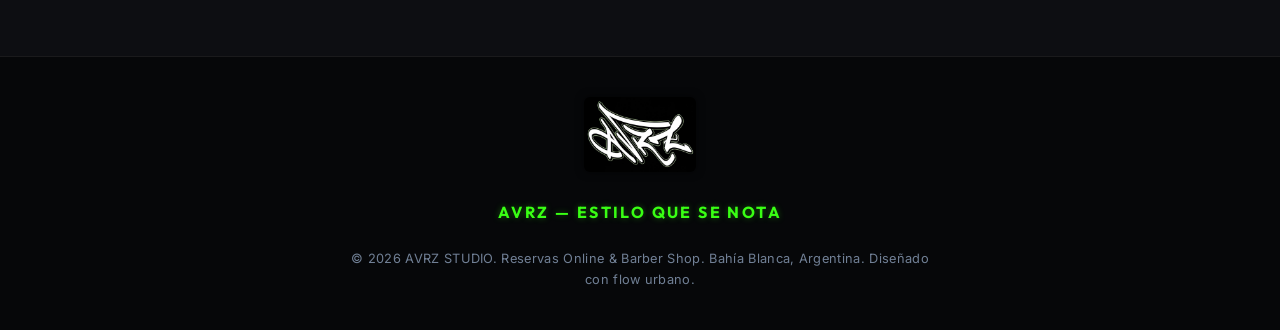
==== commit 1b621114: "Refactor guide section in index.html Updated guide buttons and images for product application." ====
--- a/index.html
+++ b/index.html
@@ -13,7 +13,6 @@
     <link rel="stylesheet" href="https://cdnjs.cloudflare.com/ajax/libs/font-awesome/6.4.0/css/all.min.css">
     <link rel="stylesheet" href="style.css">
 </head>
-
 <body class="dark-theme">
     <header class="navbar">
         <div class="nav-container">
@@ -123,15 +122,21 @@
                     <p class="guide-description">Cuidar tu cabello y barba es cuestión de técnica. Seguí el paso a paso oficial de AVRZ STUDIO para lograr un peinado y una hidratación impecable sin dañar tu salud capilar.</p>
 
                     <div class="guide-buttons-row">
-                        <button class="btn btn-primary btn-lg" id="open-guides-selector-btn">
-                            <i class="fa-solid fa-book-open"></i> ¿Cómo aplicar los productos?
-                        </button>
-                    </div>
-                </div>
-
-                <div class="guide-image-container single-thumb" id="guides-selector-thumb">
-                    <img src="assets/pomada-guia.jpg" alt="Guías de aplicación de productos AVRZ" class="guide-img-thumb">
-                    <span class="guide-img-overlay"><i class="fa-solid fa-expand"></i> Abrir Guía Interactiva</span>
+                        <button class="btn btn-primary" id="open-wax-guide-btn"><i class="fa-solid fa-eye"></i> Guía de Pomadas</button>
+                        <button class="btn btn-primary" id="open-oil-guide-btn"><i class="fa-solid fa-eye"></i> Guía de Aceites</button>
+                    </div>
+                </div>
+
+                <div class="guide-image-container double-thumbs">
+                    <div class="guide-thumb-box" id="wax-guide-thumb">
+                        <img src="assets/pomada-guia.jpg" alt="Guía de aplicación de pomadas" class="guide-img-thumb">
+                        <span class="guide-img-overlay"><i class="fa-solid fa-maximize"></i> Ceras</span>
+                    </div>
+
+                    <div class="guide-thumb-box" id="oil-guide-thumb">
+                        <img src="assets/oil-guia.jpg" alt="Guía de aplicación de aceites" class="guide-img-thumb">
+                        <span class="guide-img-overlay"><i class="fa-solid fa-maximize"></i> Aceites</span>
+                    </div>
                 </div>
             </div>
         </div>
@@ -344,12 +349,30 @@
                             </div>
 
                             <div class="ticket-details">
-                                <div class="detail-row"><span>Servicio</span><strong id="ticket-service">Corte Degradado</strong></div>
-                                <div class="detail-row"><span>Estilista</span><strong id="ticket-barber">AVRZ</strong></div>
-                                <div class="detail-row"><span>Fecha</span><strong id="ticket-date">Viernes, 22 de Mayo</strong></div>
-                                <div class="detail-row"><span>Horario</span><strong id="ticket-time">15:00 hs</strong></div>
-                                <div class="detail-row"><span>Cliente</span><strong id="ticket-client">Juan Pérez</strong></div>
-                                <div class="detail-row total-row"><span>Total a Pagar</span><strong id="ticket-price">$3500</strong></div>
+                                <div class="detail-row">
+                                    <span>Servicio</span>
+                                    <strong id="ticket-service">Corte Degradado</strong>
+                                </div>
+                                <div class="detail-row">
+                                    <span>Estilista</span>
+                                    <strong id="ticket-barber">AVRZ</strong>
+                                </div>
+                                <div class="detail-row">
+                                    <span>Fecha</span>
+                                    <strong id="ticket-date">Viernes, 22 de Mayo</strong>
+                                </div>
+                                <div class="detail-row">
+                                    <span>Horario</span>
+                                    <strong id="ticket-time">15:00 hs</strong>
+                                </div>
+                                <div class="detail-row">
+                                    <span>Cliente</span>
+                                    <strong id="ticket-client">Juan Pérez</strong>
+                                </div>
+                                <div class="detail-row total-row">
+                                    <span>Total a Pagar</span>
+                                    <strong id="ticket-price">$3500</strong>
+                                </div>
                             </div>
 
                             <div class="ticket-footer">
@@ -400,16 +423,9 @@
 
             <div class="guide-modal-body">
                 <h3 class="guide-modal-title">GUÍA DE APLICACIÓN</h3>
-                <p class="guide-modal-desc">Seleccioná el producto para ver su guía de aplicación paso a paso.</p>
-
-                <div class="guide-tabs-container">
-                    <button class="guide-tab-btn active" data-guide="wax"><i class="fa-solid fa-cube"></i> Pomadas</button>
-                    <button class="guide-tab-btn" data-guide="oil"><i class="fa-solid fa-droplet"></i> Aceites</button>
-                    <button class="guide-tab-btn" data-guide="powder"><i class="fa-solid fa-wand-magic-sparkles"></i> Polvo</button>
-                </div>
-
+                <p class="guide-modal-desc">Seguí estos pasos recomendados por AVRZ STUDIO para lucir tu estilo al máximo.</p>
                 <div class="guide-modal-img-wrapper">
-                    <img src="assets/pomada-guia.jpg" alt="Guía visual de aplicación" class="guide-modal-img" onerror="this.src='https://placehold.co/600x400/191c26/FFF?text=Guia+de+Producto'">
+                    <img src="assets/pomada-guia.jpg" alt="Guía visual de aplicación de pomadas" class="guide-modal-img">
                 </div>
             </div>
         </div>
--- a/style.css
+++ b/style.css
@@ -1,26 +1,2361 @@
 /* ==========================================
-   GUÍA UNIFICADA DE PRODUCTOS
+   SISTEMA DE DISEÑO - ESTÉTICA BARBERÍA URBANA
    ========================================== */
 
-.single-thumb {
-    aspect-ratio: 16 / 9;
-}
-
-.single-thumb .guide-img-thumb {
+/* Variables CSS - Paleta Urbana Industrial */
+:root {
+    --bg-primary: #050608;
+    --bg-secondary: #0d0e12;
+    --bg-tertiary: #141720;
+    --text-primary: #ffffff;
+    --text-secondary: #e2e8f0;
+    --text-muted: #718096;
+
+    --neon-green: #39ff14;
+    --neon-green-glow: rgba(57, 255, 20, 0.35);
+    --neon-mint: #00ff66;
+    --neon-mint-glow: rgba(0, 255, 102, 0.35);
+
+    --border-color: rgba(255, 255, 255, 0.08);
+    --border-hover: rgba(57, 255, 20, 0.5);
+    --glass-bg: rgba(13, 14, 18, 0.75);
+    --glass-border: rgba(255, 255, 255, 0.08);
+    --shadow-sm: 0 4px 6px rgba(0, 0, 0, 0.4);
+    --shadow-md: 0 8px 16px rgba(0, 0, 0, 0.6);
+    --shadow-lg: 0 16px 32px rgba(0, 0, 0, 0.8);
+    --shadow-neon: 0 0 15px var(--neon-green-glow);
+
+    --font-heading: 'Outfit', 'Montserrat', sans-serif;
+    --font-body: 'Inter', sans-serif;
+    --font-graffiti: 'Permanent Marker', cursive;
+
+    --transition-fast: 0.2s ease;
+    --transition-normal: 0.3s cubic-bezier(0.4, 0, 0.2, 1);
+    --transition-slow: 0.5s ease;
+}
+
+/* ==========================================
+   RESET & CONFIGURACIÓN GLOBAL
+   ========================================== */
+* {
+    margin: 0;
+    padding: 0;
+    box-sizing: border-box;
+}
+
+html {
+    scroll-behavior: smooth;
+    font-size: 16px;
+}
+
+body {
+    background-color: var(--bg-primary);
+    color: var(--text-primary);
+    font-family: var(--font-body);
+    line-height: 1.6;
+    overflow-x: hidden;
+    letter-spacing: 0.02em;
+}
+
+::-webkit-scrollbar {
+    width: 8px;
+}
+
+::-webkit-scrollbar-track {
+    background: var(--bg-primary);
+}
+
+::-webkit-scrollbar-thumb {
+    background: var(--bg-secondary);
+    border-radius: 4px;
+    border: 2px solid var(--bg-primary);
+}
+
+::-webkit-scrollbar-thumb:hover {
+    background: var(--neon-green);
+}
+
+a {
+    color: inherit;
+    text-decoration: none;
+    transition: var(--transition-fast);
+}
+
+button {
+    font-family: inherit;
+    border: none;
+    background: none;
+    cursor: pointer;
+    outline: none;
+}
+
+img {
+    max-width: 100%;
+    display: block;
+}
+
+.container {
+    width: 100%;
+    max-width: 1200px;
+    margin: 0 auto;
+    padding: 0 24px;
+}
+
+.section-padding {
+    padding: 100px 0;
+}
+
+.bg-dark-secondary {
+    background-color: var(--bg-secondary);
+}
+
+/* ==========================================
+   COMPONENTES GENÉRICOS
+   ========================================== */
+.btn {
+    display: inline-flex;
+    align-items: center;
+    justify-content: center;
+    gap: 8px;
+    font-weight: 700;
+    font-family: var(--font-heading);
+    text-transform: uppercase;
+    letter-spacing: 0.05em;
+    padding: 14px 28px;
+    border-radius: 4px;
+    transition: var(--transition-normal);
+    font-size: 0.9rem;
+}
+
+.btn-primary {
+    background-color: var(--neon-green);
+    color: var(--bg-primary);
+    box-shadow: 0 0 10px var(--neon-green-glow);
+}
+
+.btn-primary:hover {
+    background-color: #fff;
+    box-shadow: 0 0 20px rgba(255, 255, 255, 0.4);
+    transform: translateY(-2px);
+}
+
+.btn-primary:active {
+    transform: translateY(0);
+}
+
+.btn-outline {
+    border: 2px solid var(--text-primary);
+    color: var(--text-primary);
+}
+
+.btn-outline:hover {
+    background-color: var(--text-primary);
+    color: var(--bg-primary);
+    transform: translateY(-2px);
+}
+
+.btn-lg {
+    padding: 16px 36px;
+    font-size: 1rem;
+}
+
+.btn-sm {
+    padding: 10px 20px;
+    font-size: 0.8rem;
+}
+
+.btn-xs {
+    padding: 6px 12px;
+    font-size: 0.75rem;
+}
+
+.btn-booking-trigger {
+    position: relative;
+    overflow: hidden;
+}
+
+.btn-booking-trigger::after {
+    content: '';
+    position: absolute;
+    top: -50%;
+    left: -60%;
+    width: 20%;
+    height: 200%;
+    background: rgba(255, 255, 255, 0.25);
+    transform: rotate(30deg);
+    transition: none;
+    animation: shine 4s infinite ease-in-out;
+}
+
+@keyframes shine {
+    0% {
+        left: -60%;
+    }
+
+    15% {
+        left: 120%;
+    }
+
+    100% {
+        left: 120%;
+    }
+}
+
+.glass-card {
+    background: var(--glass-bg);
+    border: 1px solid var(--glass-border);
+    backdrop-filter: blur(12px);
+    border-radius: 8px;
+    padding: 24px;
+    box-shadow: var(--shadow-md);
+    transition: var(--transition-normal);
+}
+
+.glass-card:hover {
+    border-color: var(--border-hover);
+    box-shadow: var(--shadow-lg), var(--shadow-neon);
+}
+
+.badge {
+    background-color: var(--neon-mint);
+    color: var(--bg-primary);
+    font-size: 0.75rem;
+    font-weight: 700;
+    padding: 2px 8px;
+    border-radius: 50px;
+    margin-left: 5px;
+}
+
+.section-header {
+    margin-bottom: 60px;
+}
+
+.section-title {
+    font-family: var(--font-graffiti);
+    font-size: 3.2rem;
+    letter-spacing: 0.05em;
+    text-transform: uppercase;
+    margin-top: 5px;
+    margin-bottom: 15px;
+    text-shadow: 2px 2px 0px var(--bg-primary), 4px 4px 0px rgba(57, 255, 20, 0.15);
+}
+
+.section-subtitle {
+    font-family: var(--font-heading);
+    color: var(--neon-green);
+    text-transform: uppercase;
+    font-weight: 700;
+    font-size: 0.9rem;
+    letter-spacing: 0.15em;
+}
+
+.header-line {
+    width: 60px;
+    height: 4px;
+    background-color: var(--neon-green);
+    margin: 0 auto;
+}
+
+.section-description {
+    max-width: 600px;
+    margin: 0 auto 20px;
+    color: var(--text-secondary);
+}
+
+.gradient-text {
+    background: linear-gradient(135deg, var(--neon-green) 0%, var(--neon-mint) 100%);
+    -webkit-background-clip: text;
+    -webkit-text-fill-color: transparent;
+}
+.neon-text-green {
+    color: var(--neon-green);
+    text-shadow: 0 0 10px var(--neon-green-glow);
+}
+
+.neon-text-mint {
+    color: var(--neon-mint);
+    text-shadow: 0 0 10px var(--neon-mint-glow);
+}
+
+/* ==========================================
+   BARRA DE NAVEGACIÓN
+   ========================================== */
+.navbar {
+    position: fixed;
+    top: 0;
+    left: 0;
+    width: 100%;
+    z-index: 1000;
+    background-color: rgba(10, 11, 13, 0.85);
+    backdrop-filter: blur(8px);
+    border-bottom: 1px solid var(--border-color);
+    height: 80px;
+    transition: var(--transition-normal);
+}
+
+.navbar.scrolled {
+    height: 70px;
+    background-color: rgba(10, 11, 13, 0.95);
+    box-shadow: var(--shadow-sm);
+}
+
+.nav-container {
+    display: flex;
+    align-items: center;
+    justify-content: space-between;
+    height: 100%;
+    max-width: 1200px;
+    margin: 0 auto;
+    padding: 0 24px;
+}
+
+.nav-logo {
+    display: flex;
+    align-items: center;
+}
+
+.brand-logo-img {
+    height: 60px;
+    width: auto;
+    object-fit: contain;
+    transition: var(--transition-fast);
+    filter: drop-shadow(0 0 4px rgba(0, 0, 0, 0.5));
+}
+
+.brand-logo-img:hover {
+    transform: scale(1.05);
+    filter: drop-shadow(0 0 10px var(--neon-green-glow));
+}
+
+.navbar.scrolled .brand-logo-img {
+    height: 50px;
+}
+
+.nav-menu {
+    display: flex;
+    gap: 32px;
+}
+
+.nav-link {
+    font-weight: 500;
+    font-size: 0.95rem;
+    color: var(--text-secondary);
+    position: relative;
+    padding: 8px 0;
+}
+
+.nav-link:hover,
+.nav-link.active {
+    color: var(--text-primary);
+}
+
+.nav-link::after {
+    content: '';
+    position: absolute;
+    bottom: 0;
+    left: 0;
+    width: 0;
+    height: 2px;
+    background-color: var(--neon-green);
+    transition: var(--transition-fast);
+}
+
+.nav-link:hover::after,
+.nav-link.active::after {
+    width: 100%;
+}
+
+.nav-actions {
+    display: flex;
+    align-items: center;
+    gap: 20px;
+}
+
+.cart-btn {
+    position: relative;
+    color: var(--text-primary);
+    font-size: 1.3rem;
+    transition: var(--transition-fast);
+}
+
+.cart-btn:hover {
+    color: var(--neon-green);
+    transform: scale(1.1);
+}
+
+.cart-count {
+    position: absolute;
+    top: -8px;
+    right: -8px;
+    background-color: var(--neon-green);
+    color: var(--bg-primary);
+    font-size: 0.7rem;
+    font-weight: 800;
+    width: 18px;
+    height: 18px;
+    border-radius: 50%;
+    display: flex;
+    align-items: center;
+    justify-content: center;
+    border: 2px solid var(--bg-primary);
+}
+
+.mobile-menu-toggle {
+    display: none;
+    color: var(--text-primary);
+    font-size: 1.5rem;
+}
+
+/* Menú móvil */
+.mobile-nav {
+    position: fixed;
+    top: 80px;
+    left: 0;
+    width: 100%;
+    background-color: var(--bg-secondary);
+    border-bottom: 1px solid var(--border-color);
+    padding: 24px;
+    display: flex;
+    flex-direction: column;
+    gap: 16px;
+    z-index: 999;
+    transform: translateY(-150%);
+    transition: var(--transition-normal);
+}
+
+.mobile-nav.open {
+    transform: translateY(0);
+}
+
+.mobile-link {
+    font-family: var(--font-heading);
+    font-weight: 700;
+    font-size: 1.2rem;
+    border-bottom: 1px solid rgba(255, 255, 255, 0.05);
+    padding-bottom: 8px;
+}
+
+.mobile-actions {
+    margin-top: 8px;
+}
+
+/* ==========================================
+   SECCIÓN HERO
+   ========================================== */
+.hero-section {
+    position: relative;
+    height: 100vh;
+    display: flex;
+    align-items: center;
+    overflow: hidden;
+    padding-top: 80px;
+}
+
+.hero-bg {
+    position: absolute;
+    top: 0;
+    left: 0;
+    width: 100%;
+    height: 100%;
+    background-size: cover;
+    background-position: center;
+    z-index: 1;
+}
+
+.hero-container {
+    position: relative;
+    z-index: 2;
+}
+
+.hero-content {
+    max-width: 650px;
+}
+
+.hero-badge {
+    display: inline-flex;
+    align-items: center;
+    gap: 8px;
+    background: rgba(255, 183, 3, 0.12);
+    border: 1px solid rgba(255, 183, 3, 0.3);
+    color: var(--neon-green);
+    font-weight: 700;
+    font-size: 0.85rem;
+    padding: 6px 14px;
+    border-radius: 50px;
+    text-transform: uppercase;
+    letter-spacing: 0.08em;
+    margin-bottom: 24px;
+}
+
+.hero-title {
+    font-family: var(--font-graffiti);
+    font-size: 4.8rem;
+    line-height: 1.2;
+    letter-spacing: 0.03em;
+    margin-bottom: 24px;
+    text-shadow: 3px 3px 0px var(--bg-primary), 6px 6px 0px var(--neon-green-glow);
+}
+
+.hero-subtitle {
+    font-size: 1.15rem;
+    color: var(--text-secondary);
+    margin-bottom: 40px;
+}
+
+.hero-actions {
+    display: flex;
+    gap: 16px;
+    margin-bottom: 50px;
+}
+
+.hero-features {
+    display: flex;
+    gap: 32px;
+    border-top: 1px solid var(--border-color);
+    padding-top: 24px;
+}
+
+.feat-item {
+    display: flex;
+    align-items: center;
+    gap: 10px;
+    font-size: 0.9rem;
+    color: var(--text-secondary);
+}
+
+.feat-item i {
+    color: var(--neon-green);
+    font-size: 1.1rem;
+}
+
+.hero-scroll-indicator {
+    position: absolute;
+    bottom: 30px;
+    left: 50%;
+    transform: translateX(-50%);
+    z-index: 2;
+    font-size: 1.5rem;
+    color: var(--text-secondary);
+    transition: var(--transition-fast);
+}
+
+.hero-scroll-indicator:hover {
+    color: var(--neon-green);
+}
+
+.animate-bounce {
+    animation: bounce 2s infinite;
+}
+
+@keyframes bounce {
+    0%,
+    20%,
+    50%,
+    80%,
+    100% {
+        transform: translateY(0);
+    }
+
+    40% {
+        transform: translateY(-10px);
+    }
+
+    60% {
+        transform: translateY(-5px);
+    }
+}
+/* ==========================================
+   SECCIÓN SERVICIOS
+   ========================================== */
+.filters-container {
+    display: flex;
+    justify-content: center;
+    gap: 12px;
+    margin-bottom: 40px;
+    flex-wrap: wrap;
+}
+
+.filter-btn {
+    font-family: var(--font-heading);
+    font-weight: 700;
+    text-transform: uppercase;
+    font-size: 0.85rem;
+    letter-spacing: 0.05em;
+    padding: 10px 20px;
+    border: 1px solid var(--border-color);
+    border-radius: 4px;
+    color: var(--text-secondary);
+    transition: var(--transition-fast);
+}
+
+.filter-btn:hover,
+.filter-btn.active {
+    border-color: var(--neon-green);
+    color: var(--text-primary);
+    background-color: rgba(255, 183, 3, 0.05);
+}
+
+.services-grid {
+    display: grid;
+    grid-template-columns: repeat(auto-fill, minmax(320px, 1fr));
+    gap: 24px;
+}
+
+.service-card {
+    display: flex;
+    flex-direction: column;
+    justify-content: space-between;
+}
+
+.service-meta {
+    display: flex;
+    justify-content: space-between;
+    align-items: center;
+    margin-bottom: 12px;
+}
+
+.service-category {
+    font-size: 0.75rem;
+    text-transform: uppercase;
+    font-weight: 700;
+    letter-spacing: 0.05em;
+    color: var(--neon-mint);
+}
+
+.service-duration {
+    font-size: 0.8rem;
+    color: var(--text-muted);
+}
+
+.service-title {
+    font-family: var(--font-heading);
+    font-size: 1.3rem;
+    font-weight: 800;
+    margin-bottom: 10px;
+}
+
+.service-description {
+    font-size: 0.9rem;
+    color: var(--text-secondary);
+    margin-bottom: 20px;
+    flex-grow: 1;
+}
+
+.service-footer {
+    display: flex;
+    justify-content: space-between;
+    align-items: center;
+    border-top: 1px solid var(--border-color);
+    padding-top: 16px;
+}
+
+.service-price {
+    font-family: var(--font-heading);
+    font-size: 1.5rem;
+    font-weight: 900;
+    color: var(--neon-green);
+}
+
+/* ==========================================
+   SECCIÓN TIENDA
+   ========================================== */
+.products-grid {
+    display: grid;
+    grid-template-columns: repeat(auto-fill, minmax(280px, 1fr));
+    gap: 30px;
+}
+
+.product-card {
+    background-color: var(--bg-primary);
+    border: 1px solid var(--border-color);
+    border-radius: 8px;
+    overflow: hidden;
+    transition: var(--transition-normal);
+    display: flex;
+    flex-direction: column;
+}
+
+.product-card:hover {
+    transform: translateY(-5px);
+    border-color: var(--border-hover);
+    box-shadow: var(--shadow-md), var(--shadow-neon);
+}
+
+.product-img-wrapper {
+    position: relative;
+    width: 100%;
+    padding-top: 100%;
+    background-color: var(--bg-tertiary);
+    overflow: hidden;
+}
+
+.product-img {
+    position: absolute;
+    top: 0;
+    left: 0;
     width: 100%;
     height: 100%;
     object-fit: cover;
-}
-
-.single-thumb .guide-img-overlay {
+    transition: var(--transition-normal);
+}
+
+.product-card:hover .product-img {
+    transform: scale(1.08);
+}
+
+.product-badge {
+    position: absolute;
+    top: 12px;
+    left: 12px;
+    background-color: var(--neon-green);
+    color: var(--bg-primary);
+    font-size: 0.75rem;
+    font-weight: 800;
+    text-transform: uppercase;
+    padding: 4px 10px;
+    border-radius: 2px;
+    z-index: 2;
+}
+
+.product-info {
+    padding: 20px;
+    display: flex;
+    flex-direction: column;
+    flex-grow: 1;
+}
+
+.product-title {
+    font-family: var(--font-heading);
+    font-size: 1.15rem;
+    font-weight: 800;
+    margin-bottom: 8px;
+}
+
+.product-desc {
+    font-size: 0.85rem;
+    color: var(--text-secondary);
+    margin-bottom: 20px;
+    flex-grow: 1;
+}
+
+.product-footer {
+    display: flex;
+    justify-content: space-between;
+    align-items: center;
+    margin-top: auto;
+}
+
+.product-price {
+    font-family: var(--font-heading);
+    font-size: 1.4rem;
+    font-weight: 900;
+    color: var(--text-primary);
+}
+
+/* ==========================================
+   SECCIÓN MIS TURNOS
+   ========================================== */
+.bookings-wrapper {
+    max-width: 650px;
+    margin: 0 auto;
+}
+
+.empty-state {
+    text-align: center;
+    padding: 40px 20px;
+}
+
+.empty-state i {
+    font-size: 3rem;
+    color: var(--text-muted);
+    margin-bottom: 16px;
+}
+
+.empty-state p {
+    color: var(--text-secondary);
+    margin-bottom: 24px;
+}
+
+.booking-item-card {
+    display: flex;
+    justify-content: space-between;
+    align-items: center;
+    border-bottom: 1px solid var(--border-color);
+    padding: 16px 0;
+}
+
+.booking-item-card:last-child {
+    border-bottom: none;
+}
+
+.booking-item-info h4 {
+    font-family: var(--font-heading);
+    font-size: 1.1rem;
+    font-weight: 800;
+}
+
+.booking-item-info p {
+    font-size: 0.85rem;
+    color: var(--text-secondary);
+    margin-top: 4px;
+}
+
+.booking-item-actions {
+    display: flex;
+    flex-direction: column;
+    align-items: flex-end;
+    gap: 8px;
+}
+
+.booking-code-badge {
+    font-family: monospace;
+    background-color: var(--bg-primary);
+    border: 1px solid var(--border-color);
+    padding: 2px 8px;
+    border-radius: 4px;
+    font-size: 0.75rem;
+    color: var(--neon-mint);
+}
+
+.btn-cancel-booking {
+    color: #ff4a4a;
+    font-size: 0.8rem;
+    font-weight: 600;
+}
+
+.btn-cancel-booking:hover {
+    text-decoration: underline;
+}
+/* ==========================================
+   SECCIÓN CONTACTO Y MAPA
+   ========================================== */
+.contact-grid {
+    display: grid;
+    grid-template-columns: 1fr 1fr;
+    gap: 40px;
+}
+
+.contact-info {
+    display: flex;
+    flex-direction: column;
+    gap: 30px;
+}
+
+.info-item {
+    display: flex;
+    gap: 20px;
+}
+
+.info-icon {
+    font-size: 1.5rem;
+    color: var(--neon-green);
+    width: 45px;
+    height: 45px;
+    border-radius: 4px;
+    background-color: rgba(255, 183, 3, 0.08);
+    display: flex;
+    align-items: center;
+    justify-content: center;
+    flex-shrink: 0;
+}
+
+.info-details h3 {
+    font-family: var(--font-heading);
+    font-size: 1.1rem;
+    font-weight: 800;
+    margin-bottom: 4px;
+}
+
+.info-details p {
+    color: var(--text-secondary);
+}
+
+.phone-link:hover {
+    color: var(--neon-green);
+}
+
+.social-links {
+    display: flex;
+    gap: 16px;
+    margin-top: 10px;
+}
+
+.social-links a {
+    width: 45px;
+    height: 45px;
+    border-radius: 50%;
+    background-color: var(--bg-tertiary);
+    display: flex;
+    align-items: center;
+    justify-content: center;
+    font-size: 1.2rem;
+    border: 1px solid var(--border-color);
+}
+
+.social-links a:hover {
+    color: var(--bg-primary);
+    background-color: var(--neon-green);
+    border-color: var(--neon-green);
+    transform: translateY(-3px);
+}
+
+.map-simulated {
+    height: 380px;
+    position: relative;
+    overflow: hidden;
+    background-color: #10121a;
+    border: 1px solid var(--border-color);
+}
+
+.grid-lines-street {
+    position: absolute;
+    width: 100%;
+    height: 100%;
+    z-index: 1;
+}
+
+.street {
+    background-color: rgba(255, 255, 255, 0.04);
+    position: absolute;
+}
+
+.street-h {
+    height: 30px;
+    width: 100%;
+    left: 0%;
+    transform: none;
+}
+
+.street-v {
+    width: 30px;
+    height: 100%;
+    top: 0%;
+    transform: none;
+}
+
+.h-1 {
+    top: 36%;
+}
+
+.h-2 {
+    top: 76%;
+}
+
+.v-1 {
+    left: 30%;
+}
+
+.v-2 {
+    left: 74%;
+}
+
+.street-label {
+    position: absolute;
+    color: rgba(255, 255, 255, 0.22);
+    font-family: var(--font-heading);
+    font-size: 0.8rem;
+    font-weight: 800;
+    text-transform: uppercase;
+    z-index: 2;
+    letter-spacing: 0.08em;
+}
+
+.label-1 {
+    top: 37%;
+    left: 44%;
+    transform: none;
+}
+
+.label-2 {
+    top: 49%;
+    right: 17%;
+    transform: rotate(90deg);
+}
+
+.map-overlay {
+    position: absolute;
+    inset: 0;
+    z-index: 5;
+    display: flex;
+    align-items: center;
+    justify-content: center;
+}
+
+.map-marker-ping {
+    width: 24px;
+    height: 24px;
+    background-color: var(--neon-green);
+    border-radius: 50%;
+    position: relative;
+    box-shadow: 0 0 20px var(--neon-green-glow);
+}
+
+.map-marker-ping::after {
+    content: '';
+    position: absolute;
+    inset: -12px;
+    border: 2px solid var(--neon-green);
+    border-radius: 50%;
+    animation: ping 1.8s infinite;
+}
+
+@keyframes ping {
+    0% {
+        transform: scale(0.8);
+        opacity: 1;
+    }
+
+    100% {
+        transform: scale(2.5);
+        opacity: 0;
+    }
+}
+
+.map-tooltip {
+    position: absolute;
+    top: 45%;
+    left: 52%;
+    background-color: var(--bg-primary);
+    border: 1px solid var(--neon-green);
+    padding: 10px 14px;
+    border-radius: 4px;
+    font-size: 0.85rem;
+    box-shadow: var(--shadow-neon);
+}
+
+/* ==========================================
+   MODALES BASE
+   ========================================== */
+.modal {
+    position: fixed;
+    inset: 0;
+    z-index: 2000;
+    display: none;
+    align-items: center;
+    justify-content: center;
+    padding: 24px;
+}
+
+.modal.open {
+    display: flex;
+}
+
+.modal-overlay {
+    position: absolute;
+    inset: 0;
+    background-color: rgba(0, 0, 0, 0.82);
+    backdrop-filter: blur(4px);
+}
+
+.modal-content {
+    position: relative;
+    z-index: 2;
+    max-width: 920px;
+    width: 100%;
+    max-height: 92vh;
+    overflow-y: auto;
+}
+
+.modal-close {
+    position: absolute;
+    top: 12px;
+    right: 16px;
+    color: var(--text-primary);
+    font-size: 2rem;
+    z-index: 10;
+    transition: var(--transition-fast);
+}
+
+.modal-close:hover {
+    color: var(--neon-green);
+    transform: scale(1.1);
+}
+/* ==========================================
+   MODAL TURNERO / WIZARD
+   ========================================== */
+.booking-wizard {
+    width: 100%;
+}
+
+.wizard-header {
+    text-align: center;
+    margin-bottom: 32px;
+}
+
+.wizard-header h3 {
+    font-family: var(--font-heading);
+    font-size: 1.8rem;
+    font-weight: 900;
+    margin-bottom: 24px;
+}
+
+.progress-bar {
+    display: flex;
+    justify-content: space-between;
+    gap: 10px;
+    position: relative;
+}
+
+.progress-step {
+    flex: 1;
+    position: relative;
+    background-color: var(--bg-primary);
+    border: 1px solid var(--border-color);
+    color: var(--text-muted);
+    padding: 10px;
+    border-radius: 4px;
+    font-family: var(--font-heading);
+    font-weight: 800;
+    text-align: center;
+    transition: var(--transition-fast);
+}
+
+.progress-step span {
+    display: block;
+    font-size: 0.7rem;
+    font-weight: 600;
+    margin-top: 2px;
+}
+
+.progress-step.active,
+.progress-step.completed {
+    background-color: var(--neon-green);
+    color: var(--bg-primary);
+    border-color: var(--neon-green);
+    box-shadow: var(--shadow-neon);
+}
+
+.wizard-body {
+    position: relative;
+}
+
+.wizard-step {
+    display: none;
+}
+
+.wizard-step.active {
+    display: block;
+    animation: fadeInUp 0.3s ease;
+}
+
+.wizard-step h4 {
+    font-family: var(--font-heading);
+    font-size: 1.35rem;
+    font-weight: 900;
+    margin-bottom: 20px;
+}
+
+@keyframes fadeInUp {
+    from {
+        opacity: 0;
+        transform: translateY(12px);
+    }
+
+    to {
+        opacity: 1;
+        transform: translateY(0);
+    }
+}
+
+.step-nav-buttons {
+    margin-bottom: 16px;
+}
+
+.step-services-list {
+    display: grid;
+    gap: 12px;
+    transition: var(--transition-normal);
+}
+
+.wizard-service-item {
+    display: flex;
+    justify-content: space-between;
+    align-items: center;
+    gap: 16px;
+    background-color: var(--bg-primary);
+    border: 1px solid var(--border-color);
+    border-radius: 6px;
+    padding: 16px;
+    cursor: pointer;
+    transition: var(--transition-fast);
+}
+
+.wizard-service-item:hover,
+.wizard-service-item.selected {
+    border-color: var(--neon-green);
+    box-shadow: var(--shadow-neon);
+    transform: translateY(-2px);
+}
+
+.w-service-info h5 {
+    font-family: var(--font-heading);
+    font-size: 1rem;
+    font-weight: 800;
+    margin-bottom: 4px;
+}
+
+.w-service-info span {
+    color: var(--text-muted);
+    font-size: 0.85rem;
+}
+
+.w-service-price {
+    color: var(--neon-green);
+    font-family: var(--font-heading);
+    font-size: 1.2rem;
+    font-weight: 900;
+    white-space: nowrap;
+}
+
+/* Adicional (Cejas) en Turnero como Pop-up/Modal Overlay */
+.addon-prompt-container {
+    position: fixed;
+    inset: 0;
+    display: flex;
+    justify-content: center;
+    align-items: center;
+    padding: 20px;
+    background: rgba(6, 7, 9, 0.75);
+    backdrop-filter: blur(6px);
+    z-index: 9999;
+}
+
+.addon-prompt-content {
+    width: min(360px, 92vw);
+    padding: 28px 22px;
+    border: 2px solid var(--neon-green);
+    border-radius: 16px;
+    background: var(--bg-secondary);
+    box-shadow: var(--shadow-neon), 0 10px 30px rgba(0,0,0,.6);
+    text-align: center;
+}
+.addon-prompt-content h5 {
+    font-family: var(--font-heading);
+    font-size: 1.15rem;
+    font-weight: 900;
+    margin-bottom: 8px;
+}
+
+.addon-prompt-content p {
+    color: var(--text-secondary);
+    margin-bottom: 18px;
+}
+
+.addon-buttons {
+    display: flex;
+    justify-content: center;
+    gap: 12px;
+    flex-wrap: wrap;
+}
+
+.datetime-picker-layout {
+    display: grid;
+    grid-template-columns: 1fr 1fr;
+    gap: 24px;
+}
+
+.calendar-container,
+.timeslots-container {
+    background-color: var(--bg-primary);
+    border: 1px solid var(--border-color);
+    border-radius: 8px;
+    padding: 18px;
+}
+
+.calendar-header {
+    display: flex;
+    align-items: center;
+    justify-content: space-between;
+    margin-bottom: 18px;
+}
+
+.calendar-header span {
+    font-family: var(--font-heading);
+    font-weight: 900;
+    color: var(--text-primary);
+    text-transform: uppercase;
+}
+
+.calendar-nav-btn {
+    color: var(--text-primary);
+    width: 34px;
+    height: 34px;
+    border-radius: 4px;
+    background-color: var(--bg-tertiary);
+    transition: var(--transition-fast);
+}
+
+.calendar-nav-btn:hover {
+    background-color: var(--neon-green);
+    color: var(--bg-primary);
+}
+
+.calendar-weekdays,
+.calendar-days {
+    display: grid;
+    grid-template-columns: repeat(7, 1fr);
+    gap: 8px;
+}
+
+.calendar-weekdays div {
+    font-size: 0.75rem;
+    color: var(--text-muted);
+    text-align: center;
+    font-weight: 700;
+}
+
+.calendar-day {
+    aspect-ratio: 1;
+    border-radius: 4px;
+    background-color: var(--bg-tertiary);
+    display: flex;
+    align-items: center;
+    justify-content: center;
+    font-weight: 700;
+    cursor: pointer;
+    transition: var(--transition-fast);
+}
+
+.calendar-day:hover {
+    background-color: rgba(57, 255, 20, 0.18);
+    color: var(--neon-green);
+}
+
+.calendar-day.today {
+    border: 1px solid var(--neon-mint);
+}
+
+.calendar-day.selected {
+    background-color: var(--neon-green);
+    color: var(--bg-primary);
+    box-shadow: var(--shadow-neon);
+}
+
+.calendar-day.disabled {
+    opacity: 0.25;
+    pointer-events: none;
+}
+
+.timeslots-container h5 {
+    font-family: var(--font-heading);
+    font-size: 1rem;
+    font-weight: 900;
+    margin-bottom: 16px;
+}
+
+.timeslots-grid {
+    display: grid;
+    grid-template-columns: repeat(3, 1fr);
+    gap: 10px;
+}
+
+.timeslot-btn {
+    background-color: var(--bg-tertiary);
+    color: var(--text-primary);
+    border: 1px solid var(--border-color);
+    border-radius: 4px;
+    padding: 10px;
+    font-weight: 700;
+    transition: var(--transition-fast);
+}
+
+.timeslot-btn:hover,
+.timeslot-btn.selected {
+    background-color: var(--neon-green);
+    color: var(--bg-primary);
+    border-color: var(--neon-green);
+}
+
+.timeslot-btn.disabled {
+    opacity: 0.25;
+    pointer-events: none;
+}
+
+.select-date-prompt {
+    color: var(--text-muted);
+    font-size: 0.9rem;
+    grid-column: 1 / -1;
+}
+/* ==========================================
+   FORMULARIO DE RESERVA
+   ========================================== */
+.booking-form {
+    display: grid;
+    gap: 18px;
+}
+
+.form-group {
+    display: flex;
+    flex-direction: column;
+    gap: 8px;
+}
+
+.form-group label {
+    font-family: var(--font-heading);
+    font-weight: 800;
+    font-size: 0.9rem;
+    text-transform: uppercase;
+}
+
+.form-group input,
+.form-group textarea {
+    width: 100%;
+    background-color: var(--bg-primary);
+    border: 1px solid var(--border-color);
+    color: var(--text-primary);
+    padding: 13px 14px;
+    border-radius: 4px;
+    font-family: var(--font-body);
+    font-size: 1rem;
+    transition: var(--transition-fast);
+}
+
+.form-group input:focus,
+.form-group textarea:focus {
+    border-color: var(--neon-green);
+    box-shadow: var(--shadow-neon);
+}
+
+.form-group small {
+    color: var(--text-muted);
+    font-size: 0.8rem;
+}
+
+.booking-summary-box {
+    padding: 18px;
+}
+
+.booking-summary-box h5 {
+    font-family: var(--font-heading);
+    font-size: 1rem;
+    font-weight: 900;
+    margin-bottom: 12px;
+}
+
+.booking-summary-box p {
+    color: var(--text-secondary);
+    margin-bottom: 6px;
+}
+
+.booking-summary-box i {
+    color: var(--neon-green);
+    margin-right: 6px;
+}
+
+.summary-price {
+    color: var(--text-primary) !important;
+    font-weight: 900;
+    font-size: 1.1rem;
+}
+
+/* ==========================================
+   FORMULARIO DE RESERVA
+   ========================================== */
+.booking-form {
+    display: grid;
+    gap: 18px;
+}
+
+.form-group {
+    display: flex;
+    flex-direction: column;
+    gap: 8px;
+}
+
+.form-group label {
+    font-family: var(--font-heading);
+    font-weight: 800;
+    font-size: 0.9rem;
+    text-transform: uppercase;
+}
+
+.form-group input,
+.form-group textarea {
+    width: 100%;
+    background-color: var(--bg-primary);
+    border: 1px solid var(--border-color);
+    color: var(--text-primary);
+    padding: 13px 14px;
+    border-radius: 4px;
+    font-family: var(--font-body);
+    font-size: 1rem;
+    transition: var(--transition-fast);
+}
+
+.form-group input:focus,
+.form-group textarea:focus {
+    border-color: var(--neon-green);
+    box-shadow: var(--shadow-neon);
+}
+
+.form-group small {
+    color: var(--text-muted);
+    font-size: 0.8rem;
+}
+
+.booking-summary-box {
+    padding: 18px;
+}
+
+.booking-summary-box h5 {
+    font-family: var(--font-heading);
+    font-size: 1rem;
+    font-weight: 900;
+    margin-bottom: 12px;
+}
+
+.booking-summary-box p {
+    color: var(--text-secondary);
+    margin-bottom: 6px;
+}
+
+.booking-summary-box i {
+    color: var(--neon-green);
+    margin-right: 6px;
+}
+
+.summary-price {
+    color: var(--text-primary) !important;
+    font-weight: 900;
+    font-size: 1.1rem;
+}
+
+/* ==========================================
+   PANTALLA DE ÉXITO / TICKET
+   ========================================== */
+.success-header {
+    text-align: center;
+    margin-bottom: 24px;
+}
+
+.success-icon {
+    width: 68px;
+    height: 68px;
+    border-radius: 50%;
+    margin: 0 auto 16px;
+    background-color: var(--neon-green);
+    color: var(--bg-primary);
+    display: flex;
+    align-items: center;
+    justify-content: center;
+    font-size: 2rem;
+    box-shadow: var(--shadow-neon);
+}
+
+.success-header h3 {
+    font-family: var(--font-heading);
+    font-size: 1.8rem;
+    font-weight: 900;
+    margin-bottom: 6px;
+}
+
+.success-header p {
+    color: var(--text-secondary);
+}
+
+.digital-ticket {
+    background: linear-gradient(180deg, #11131a, #07080b);
+    border: 1px solid var(--border-color);
+    border-radius: 8px;
+    max-width: 520px;
+    margin: 0 auto;
+    overflow: hidden;
+    box-shadow: var(--shadow-lg);
+}
+
+.ticket-top {
+    display: flex;
+    align-items: center;
+    justify-content: space-between;
+    padding: 20px;
+}
+
+.ticket-logo-img {
+    height: 58px;
+    width: auto;
+}
+
+.ticket-code {
+    font-family: monospace;
+    font-weight: 800;
+    color: var(--neon-green);
+    background-color: rgba(57, 255, 20, 0.08);
+    border: 1px solid rgba(57, 255, 20, 0.25);
+    padding: 6px 10px;
+    border-radius: 4px;
+}
+
+.ticket-divider {
+    position: relative;
+    border-top: 1px dashed rgba(255, 255, 255, 0.2);
+}
+
+.notch {
+    position: absolute;
+    top: -10px;
+    width: 20px;
+    height: 20px;
+    background-color: var(--bg-primary);
+    border-radius: 50%;
+}
+
+.notch-left {
+    left: -10px;
+}
+
+.notch-right {
+    right: -10px;
+}
+
+.ticket-details {
+    padding: 20px;
+    display: grid;
+    gap: 12px;
+}
+
+.detail-row {
+    display: flex;
+    justify-content: space-between;
+    gap: 18px;
+    border-bottom: 1px solid rgba(255, 255, 255, 0.06);
+    padding-bottom: 10px;
+}
+
+.detail-row span {
+    color: var(--text-muted);
+    font-size: 0.85rem;
+}
+
+.detail-row strong {
+    text-align: right;
+}
+
+.total-row strong {
+    color: var(--neon-green);
+    font-size: 1.2rem;
+}
+
+.ticket-footer {
+    padding: 18px 20px;
+    background-color: rgba(255, 255, 255, 0.03);
+    color: var(--text-muted);
+    font-size: 0.85rem;
+    text-align: center;
+}
+
+.success-actions {
+    max-width: 520px;
+    margin: 20px auto 0;
+}
+
+.w-full {
+    width: 100%;
+}
+
+.text-center {
+    text-align: center;
+}
+
+.text-muted {
+    color: var(--text-muted);
+}
+/* ==========================================
+   CARRITO LATERAL
+   ========================================== */
+.cart-panel {
+    position: fixed;
+    inset: 0;
+    z-index: 1900;
+    pointer-events: none;
+}
+
+.cart-panel.open {
+    pointer-events: auto;
+}
+
+.cart-panel-overlay {
+    position: absolute;
+    inset: 0;
+    background-color: rgba(0, 0, 0, 0.75);
     opacity: 0;
-}
-
-.single-thumb:hover .guide-img-overlay {
+    transition: var(--transition-normal);
+}
+
+.cart-panel.open .cart-panel-overlay {
     opacity: 1;
 }
 
-/* Tabs del modal de guía */
+.cart-content {
+    position: absolute;
+    top: 0;
+    right: 0;
+    width: min(420px, 100%);
+    height: 100%;
+    background-color: var(--bg-secondary);
+    border-left: 1px solid var(--border-color);
+    padding: 0;
+    transform: translateX(100%);
+    transition: var(--transition-normal);
+    display: flex;
+    flex-direction: column;
+}
+
+.cart-panel.open .cart-content {
+    transform: translateX(0);
+}
+
+.cart-header {
+    height: 78px;
+    padding: 0 24px;
+    border-bottom: 1px solid var(--border-color);
+    display: flex;
+    align-items: center;
+    justify-content: space-between;
+}
+
+.cart-header h3 {
+    font-family: var(--font-heading);
+    font-size: 1.35rem;
+    font-weight: 900;
+}
+
+.close-cart {
+    color: var(--text-primary);
+    font-size: 2rem;
+    transition: var(--transition-fast);
+}
+
+.close-cart:hover {
+    color: var(--neon-green);
+}
+
+.cart-body {
+    flex: 1;
+    overflow-y: auto;
+    padding: 20px;
+}
+
+.empty-cart-state {
+    min-height: 280px;
+    display: flex;
+    flex-direction: column;
+    align-items: center;
+    justify-content: center;
+    color: var(--text-secondary);
+    text-align: center;
+    gap: 16px;
+}
+
+.empty-cart-state i {
+    font-size: 3rem;
+    color: var(--text-muted);
+}
+
+.cart-item {
+    display: grid;
+    grid-template-columns: 76px 1fr auto;
+    gap: 14px;
+    align-items: center;
+    border-bottom: 1px solid var(--border-color);
+    padding: 14px 0;
+}
+
+.cart-item-img {
+    width: 76px;
+    height: 76px;
+    object-fit: cover;
+    border-radius: 4px;
+    background-color: var(--bg-tertiary);
+}
+
+.cart-item-details {
+    display: flex;
+    flex-direction: column;
+    gap: 10px;
+}
+
+.cart-item-title {
+    font-family: var(--font-heading);
+    font-size: 0.95rem;
+    font-weight: 900;
+}
+
+.cart-item-price {
+    color: var(--neon-green);
+    font-weight: 800;
+}
+
+.cart-item-qty {
+    display: flex;
+    align-items: center;
+    gap: 8px;
+}
+
+.qty-btn {
+    width: 28px;
+    height: 28px;
+    border-radius: 4px;
+    background-color: var(--bg-tertiary);
+    color: var(--text-primary);
+    font-weight: 900;
+    transition: var(--transition-fast);
+}
+
+.qty-btn:hover {
+    background-color: var(--neon-green);
+    color: var(--bg-primary);
+}
+
+.qty-val {
+    min-width: 24px;
+    text-align: center;
+    font-weight: 800;
+}
+
+.btn-remove-item {
+    color: #ff4a4a;
+    font-size: 1rem;
+    transition: var(--transition-fast);
+}
+
+.btn-remove-item:hover {
+    transform: scale(1.1);
+}
+
+.cart-footer {
+    padding: 20px;
+    border-top: 1px solid var(--border-color);
+    background-color: rgba(0, 0, 0, 0.2);
+}
+
+.cart-total-row {
+    display: flex;
+    justify-content: space-between;
+    align-items: center;
+    font-family: var(--font-heading);
+    font-weight: 900;
+    font-size: 1.25rem;
+    margin-bottom: 10px;
+}
+
+.total-price {
+    color: var(--neon-green);
+}
+
+.cart-checkout-tip {
+    color: var(--text-muted);
+    font-size: 0.85rem;
+    margin-bottom: 16px;
+}
+
+/* ==========================================
+   MODAL DE VARIANTES
+   ========================================== */
+.variant-modal-content {
+    max-width: 760px;
+}
+
+.variant-modal-title {
+    font-family: var(--font-heading);
+    font-size: 1.7rem;
+    font-weight: 900;
+    margin-bottom: 8px;
+}
+
+.variant-modal-desc {
+    color: var(--text-secondary);
+    margin-bottom: 20px;
+}
+
+.variant-options-list {
+    display: grid;
+    gap: 12px;
+    margin-bottom: 22px;
+}
+
+.variant-option-card {
+    display: grid;
+    grid-template-columns: 82px 1fr;
+    gap: 16px;
+    align-items: center;
+    cursor: pointer;
+    padding: 12px;
+}
+
+.variant-option-card.selected {
+    border-color: var(--neon-green);
+    box-shadow: var(--shadow-neon);
+}
+
+.variant-option-img {
+    width: 82px;
+    height: 82px;
+    object-fit: cover;
+    border-radius: 4px;
+}
+
+.variant-option-header {
+    display: flex;
+    align-items: center;
+    justify-content: space-between;
+    gap: 10px;
+}
+
+.variant-option-header h4 {
+    font-family: var(--font-heading);
+    font-size: 1rem;
+    font-weight: 900;
+}
+
+.variant-option-info p {
+    color: var(--text-secondary);
+    font-size: 0.85rem;
+    margin-top: 4px;
+}
+
+.badge-variant {
+    background-color: var(--neon-green);
+    color: var(--bg-primary);
+    font-size: 0.7rem;
+    font-weight: 900;
+    text-transform: uppercase;
+    padding: 3px 8px;
+    border-radius: 3px;
+}
+
+.variant-modal-footer {
+    display: flex;
+    align-items: center;
+    justify-content: space-between;
+    gap: 18px;
+    border-top: 1px solid var(--border-color);
+    padding-top: 18px;
+}
+
+.variant-qty-selector {
+    display: flex;
+    align-items: center;
+    gap: 10px;
+}
+/* ==========================================
+   PIE DE PÁGINA
+   ========================================== */
+.main-footer {
+    background-color: #060709;
+    border-top: 1px solid var(--border-color);
+    padding: 40px 0;
+    text-align: center;
+}
+
+.footer-container {
+    display: flex;
+    flex-direction: column;
+    align-items: center;
+    gap: 16px;
+}
+
+.footer-logo-container {
+    display: flex;
+    justify-content: center;
+    align-items: center;
+    margin-bottom: 8px;
+}
+
+.footer-logo-img {
+    height: 75px;
+    width: auto;
+    object-fit: contain;
+    border-radius: 6px;
+    transition: var(--transition-fast);
+    filter: drop-shadow(0 0 4px rgba(0, 0, 0, 0.6));
+}
+
+.footer-logo-img:hover {
+    transform: scale(1.05);
+    filter: drop-shadow(0 0 12px var(--neon-green-glow));
+}
+
+.footer-slogan {
+    font-family: var(--font-heading);
+    font-size: 1rem;
+    font-weight: 700;
+    text-transform: uppercase;
+    letter-spacing: 0.15em;
+    color: var(--neon-green);
+    margin-top: 4px;
+    margin-bottom: 8px;
+    text-shadow: 0 0 6px var(--neon-green-glow);
+}
+
+.footer-copy {
+    font-size: 0.8rem;
+    color: var(--text-muted);
+    max-width: 600px;
+}
+
+/* ==========================================
+   GUÍA DE APLICACIÓN DE PRODUCTOS
+   ========================================== */
+.shop-guide-banner {
+    margin-top: 60px;
+    display: grid;
+    grid-template-columns: 1.2fr 0.8fr;
+    gap: 40px;
+    align-items: center;
+    padding: 40px;
+    border-color: rgba(57, 255, 20, 0.15);
+    transition: var(--transition-normal);
+}
+.shop-guide-banner:hover {
+    border-color: rgba(57, 255, 20, 0.4);
+    box-shadow: var(--shadow-neon);
+}
+.guide-content {
+    display: flex;
+    flex-direction: column;
+}
+.guide-subtitle {
+    color: var(--neon-mint);
+    text-transform: uppercase;
+    font-weight: 700;
+    font-size: 0.8rem;
+    letter-spacing: 0.1em;
+    display: flex;
+    align-items: center;
+    gap: 8px;
+}
+.guide-title {
+    font-family: var(--font-heading);
+    font-size: 1.8rem;
+    font-weight: 900;
+    margin-top: 8px;
+    margin-bottom: 16px;
+    letter-spacing: -0.02em;
+}
+.guide-description {
+    color: var(--text-secondary);
+    font-size: 0.95rem;
+    margin-bottom: 24px;
+}
+.guide-steps-list {
+    display: flex;
+    flex-direction: column;
+    gap: 14px;
+    margin-bottom: 28px;
+}
+.guide-step-item {
+    display: flex;
+    align-items: flex-start;
+    gap: 12px;
+    font-size: 0.9rem;
+    color: var(--text-secondary);
+}
+.guide-step-item i {
+    color: var(--neon-green);
+    margin-top: 4px;
+    font-size: 0.95rem;
+}
+.guide-image-container {
+    position: relative;
+    border-radius: 8px;
+    overflow: hidden;
+    cursor: pointer;
+    border: 2px solid var(--border-color);
+    transition: var(--transition-normal);
+    aspect-ratio: 4 / 3;
+    display: flex;
+    justify-content: center;
+    align-items: center;
+    background-color: var(--bg-primary);
+}
+.guide-img-thumb {
+    width: 100%;
+    height: 100%;
+    object-fit: cover;
+    transition: var(--transition-normal);
+}
+.guide-img-overlay {
+    position: absolute;
+    top: 0;
+    left: 0;
+    width: 100%;
+    height: 100%;
+    background-color: rgba(6, 7, 9, 0.7);
+    display: flex;
+    align-items: center;
+    justify-content: center;
+    gap: 8px;
+    font-family: var(--font-heading);
+    font-weight: 700;
+    font-size: 0.9rem;
+    text-transform: uppercase;
+    color: var(--neon-green);
+    opacity: 0;
+    transition: var(--transition-normal);
+    backdrop-filter: blur(2px);
+}
+.guide-image-container:hover .guide-img-thumb {
+    transform: scale(1.05);
+}
+.guide-image-container:hover .guide-img-overlay {
+    opacity: 1;
+}
+.guide-image-container:hover {
+    border-color: var(--neon-green);
+    box-shadow: 0 0 15px rgba(57, 255, 20, 0.2);
+}
+/* Modal de Guía de Aplicación */
+.guide-modal-content {
+    max-width: 550px;
+    padding: 30px;
+    border-color: rgba(57, 255, 20, 0.2);
+}
+.guide-modal-body {
+    text-align: center;
+}
+.guide-modal-title {
+    font-family: var(--font-heading);
+    font-size: 1.6rem;
+    font-weight: 900;
+    color: var(--neon-green);
+    margin-bottom: 8px;
+    text-transform: uppercase;
+    text-shadow: 0 0 8px var(--neon-green-glow);
+}
+.guide-modal-desc {
+    color: var(--text-secondary);
+    font-size: 0.9rem;
+    margin-bottom: 20px;
+}
+.guide-modal-img-wrapper {
+    width: 100%;
+    border-radius: 6px;
+    overflow: hidden;
+    border: 1px solid var(--border-color);
+    background-color: var(--bg-primary);
+}
+.guide-modal-img {
+    width: 100%;
+    height: auto;
+    max-height: 70vh;
+    object-fit: contain;
+    display: block;
+}
+/* Responsividad para Guía */
+@media (max-width: 768px) {
+    .shop-guide-banner {
+        grid-template-columns: 1fr;
+        gap: 30px;
+        padding: 24px;
+        margin-top: 40px;
+    }
+    .guide-title {
+        font-size: 1.5rem;
+    }
+    .guide-image-container {
+        aspect-ratio: 16 / 9;
+    }
+}
+/* ==========================================
+   MODAL DE SELECCIÓN DE VARIANTES (TIENDA)
+   ========================================== */
+.variant-modal-content {
+    max-width: 600px;
+    padding: 30px;
+    border-color: rgba(255, 255, 255, 0.1);
+}
+.variant-options-list {
+    display: flex;
+    flex-direction: column;
+    gap: 12px;
+    margin: 20px 0;
+    max-height: 380px;
+    overflow-y: auto;
+    padding-right: 6px;
+}
+/* Scrollbar para la lista de variantes */
+.variant-options-list::-webkit-scrollbar {
+    width: 6px;
+}
+.variant-options-list::-webkit-scrollbar-track {
+    background: rgba(255, 255, 255, 0.02);
+    border-radius: 3px;
+}
+.variant-options-list::-webkit-scrollbar-thumb {
+    background: var(--bg-tertiary);
+    border-radius: 3px;
+}
+.variant-options-list::-webkit-scrollbar-thumb:hover {
+    background: var(--neon-green);
+}
+.variant-option-card {
+    display: flex;
+    gap: 16px;
+    padding: 12px 16px;
+    background-color: var(--bg-tertiary);
+    border: 1px solid var(--border-color);
+    border-radius: 6px;
+    cursor: pointer;
+    align-items: center;
+    transition: var(--transition-normal);
+}
+.variant-option-card:hover {
+    border-color: rgba(255, 255, 255, 0.15);
+    transform: translateX(4px);
+}
+.variant-option-card.selected {
+    border-color: var(--neon-green);
+    background-color: rgba(57, 255, 20, 0.03);
+    box-shadow: 0 0 10px rgba(57, 255, 20, 0.05);
+}
+.variant-option-img {
+    width: 65px;
+    height: 65px;
+    object-fit: cover;
+    border-radius: 4px;
+    border: 1px solid var(--border-color);
+    background-color: var(--bg-secondary);
+}
+.variant-option-info {
+    flex-grow: 1;
+    text-align: left;
+}
+.variant-option-header {
+    display: flex;
+    justify-content: space-between;
+    align-items: center;
+    margin-bottom: 4px;
+}
+.variant-option-header h4 {
+    font-family: var(--font-heading);
+    font-size: 1rem;
+    font-weight: 700;
+}
+.badge-variant {
+    background-color: var(--bg-secondary);
+    color: var(--neon-mint);
+    border: 1px solid var(--neon-mint);
+    font-size: 0.7rem;
+    padding: 2px 8px;
+    border-radius: 2px;
+    font-weight: 700;
+    text-transform: uppercase;
+    letter-spacing: 0.05em;
+}
+.variant-option-card.selected .badge-variant {
+    background-color: var(--neon-mint);
+    color: var(--bg-primary);
+}
+.variant-option-info p {
+    font-size: 0.8rem;
+    color: var(--text-secondary);
+    line-height: 1.4;
+}
+.variant-modal-footer {
+    display: flex;
+    justify-content: space-between;
+    align-items: center;
+    border-top: 1px solid var(--border-color);
+    padding-top: 20px;
+    margin-top: 20px;
+}
+.variant-qty-selector {
+    display: flex;
+    align-items: center;
+    gap: 12px;
+}
+.variant-qty-selector .qty-val {
+    font-size: 1.1rem;
+    font-weight: 700;
+    min-width: 25px;
+    text-align: center;
+}
+/* Mejoras del Banner de Guía Unificada */
+.guide-buttons-row {
+    display: flex;
+    gap: 12px;
+    margin-top: 10px;
+}
+.double-thumbs {
+    display: grid;
+    grid-template-columns: 1fr 1fr;
+    gap: 16px;
+    aspect-ratio: auto !important;
+}
+.guide-thumb-box {
+    position: relative;
+    border-radius: 6px;
+    overflow: hidden;
+    cursor: pointer;
+    border: 1px solid var(--border-color);
+    transition: var(--transition-normal);
+    aspect-ratio: 4 / 3;
+    display: flex;
+    justify-content: center;
+    align-items: center;
+    background-color: var(--bg-primary);
+}
+.guide-thumb-box:hover {
+    border-color: var(--neon-green);
+    box-shadow: 0 0 12px rgba(57, 255, 20, 0.25);
+}
+.guide-thumb-box .guide-img-thumb {
+    width: 100%;
+    height: 100%;
+    object-fit: cover;
+    transition: var(--transition-normal);
+}
+.guide-thumb-box:hover .guide-img-thumb {
+    transform: scale(1.06);
+}
+.guide-thumb-box .guide-img-overlay {
+    position: absolute;
+    top: 0;
+    left: 0;
+    width: 100%;
+    height: 100%;
+    background-color: rgba(6, 7, 9, 0.65);
+    display: flex;
+    align-items: center;
+    justify-content: center;
+    gap: 6px;
+    font-family: var(--font-heading);
+    font-weight: 700;
+    font-size: 0.85rem;
+    text-transform: uppercase;
+    color: var(--neon-green);
+    opacity: 0;
+    transition: var(--transition-normal);
+    backdrop-filter: blur(2px);
+}
+.guide-thumb-box:hover .guide-img-overlay {
+    opacity: 1;
+}
+/* Adaptación responsive para pantallas pequeñas */
+@media (max-width: 768px) {
+    .double-thumbs {
+        grid-template-columns: 1fr;
+        gap: 12px;
+    }
+    .guide-buttons-row {
+        flex-direction: column;
+        width: 100%;
+    }
+    .guide-buttons-row .btn {
+        width: 100%;
+    }
+}
+/* ==========================================
+   HERO BACKGROUND — Foto de corte
+   ========================================== */
+.hero-bg {
+    background-size: cover;
+    background-position: center 20%;
+    background-repeat: no-repeat;
+}
+/* ==========================================
+   SELECTOR DE PESTAÑAS (GUIDES MODAL TABS)
+   ========================================== */
 .guide-tabs-container {
     display: flex;
     justify-content: center;
@@ -30,7 +2365,6 @@
     padding-bottom: 15px;
     flex-wrap: wrap;
 }
-
 .guide-tab-btn {
     background: rgba(255, 255, 255, 0.02);
     border: 1px solid var(--border-color);
@@ -48,29 +2382,24 @@
     align-items: center;
     gap: 8px;
 }
-
 .guide-tab-btn:hover {
     color: var(--text-primary);
     border-color: var(--text-secondary);
     background: rgba(255, 255, 255, 0.05);
 }
-
 .guide-tab-btn.active {
     background: rgba(57, 255, 20, 0.08);
     border-color: var(--neon-green);
     color: var(--neon-green);
     box-shadow: 0 0 15px rgba(57, 255, 20, 0.15);
 }
-
 .guide-tab-btn i {
     font-size: 1rem;
 }
-
 @media (max-width: 480px) {
     .guide-tabs-container {
         gap: 8px;
     }
-
     .guide-tab-btn {
         padding: 8px 14px;
         font-size: 0.75rem;
@@ -78,3 +2407,113 @@
         justify-content: center;
     }
 }
+
+/* ==========================================
+   GUIA UNIFICADA DE PRODUCTOS
+   ========================================== */
+.single-thumb {
+    aspect-ratio: 16 / 9;
+}
+
+.single-thumb .guide-img-thumb {
+    width: 100%;
+    height: 100%;
+    object-fit: cover;
+}
+
+.single-thumb .guide-img-overlay {
+    opacity: 0;
+}
+
+.single-thumb:hover .guide-img-overlay {
+    opacity: 1;
+}
+
+/* ==========================================
+   FIX MOBILE NAVBAR + HERO
+   ========================================== */
+@media (max-width: 900px) {
+    .navbar {
+        height: 70px;
+    }
+
+    .nav-container {
+        padding: 0 16px;
+    }
+
+    .brand-logo-img {
+        height: 48px;
+    }
+
+    .nav-menu {
+        display: none !important;
+    }
+
+    .nav-actions {
+        display: none !important;
+    }
+
+    .mobile-menu-toggle {
+        display: block !important;
+        color: var(--text-primary);
+        font-size: 1.6rem;
+        z-index: 1002;
+    }
+
+    .mobile-nav {
+        top: 70px;
+        display: flex;
+        flex-direction: column;
+        transform: translateY(-150%);
+    }
+
+    .mobile-nav.open {
+        transform: translateY(0);
+    }
+
+    .hero-section {
+        min-height: 100vh;
+        height: auto;
+        padding: 110px 0 70px;
+        align-items: center;
+    }
+
+    .hero-content {
+        max-width: 100%;
+    }
+
+    .hero-title {
+        font-size: clamp(2.4rem, 13vw, 4rem);
+        line-height: 1.15;
+        word-break: normal;
+    }
+
+    .hero-subtitle {
+        font-size: 1rem;
+        line-height: 1.7;
+    }
+
+    .hero-actions {
+        flex-direction: column;
+        width: 100%;
+    }
+
+    .hero-actions .btn {
+        width: 100%;
+    }
+
+    .hero-features {
+        flex-direction: column;
+        gap: 14px;
+    }
+}
+
+@media (max-width: 480px) {
+    .hero-title {
+        font-size: clamp(2.2rem, 14vw, 3.3rem);
+    }
+
+    .container {
+        padding: 0 18px;
+    }
+}
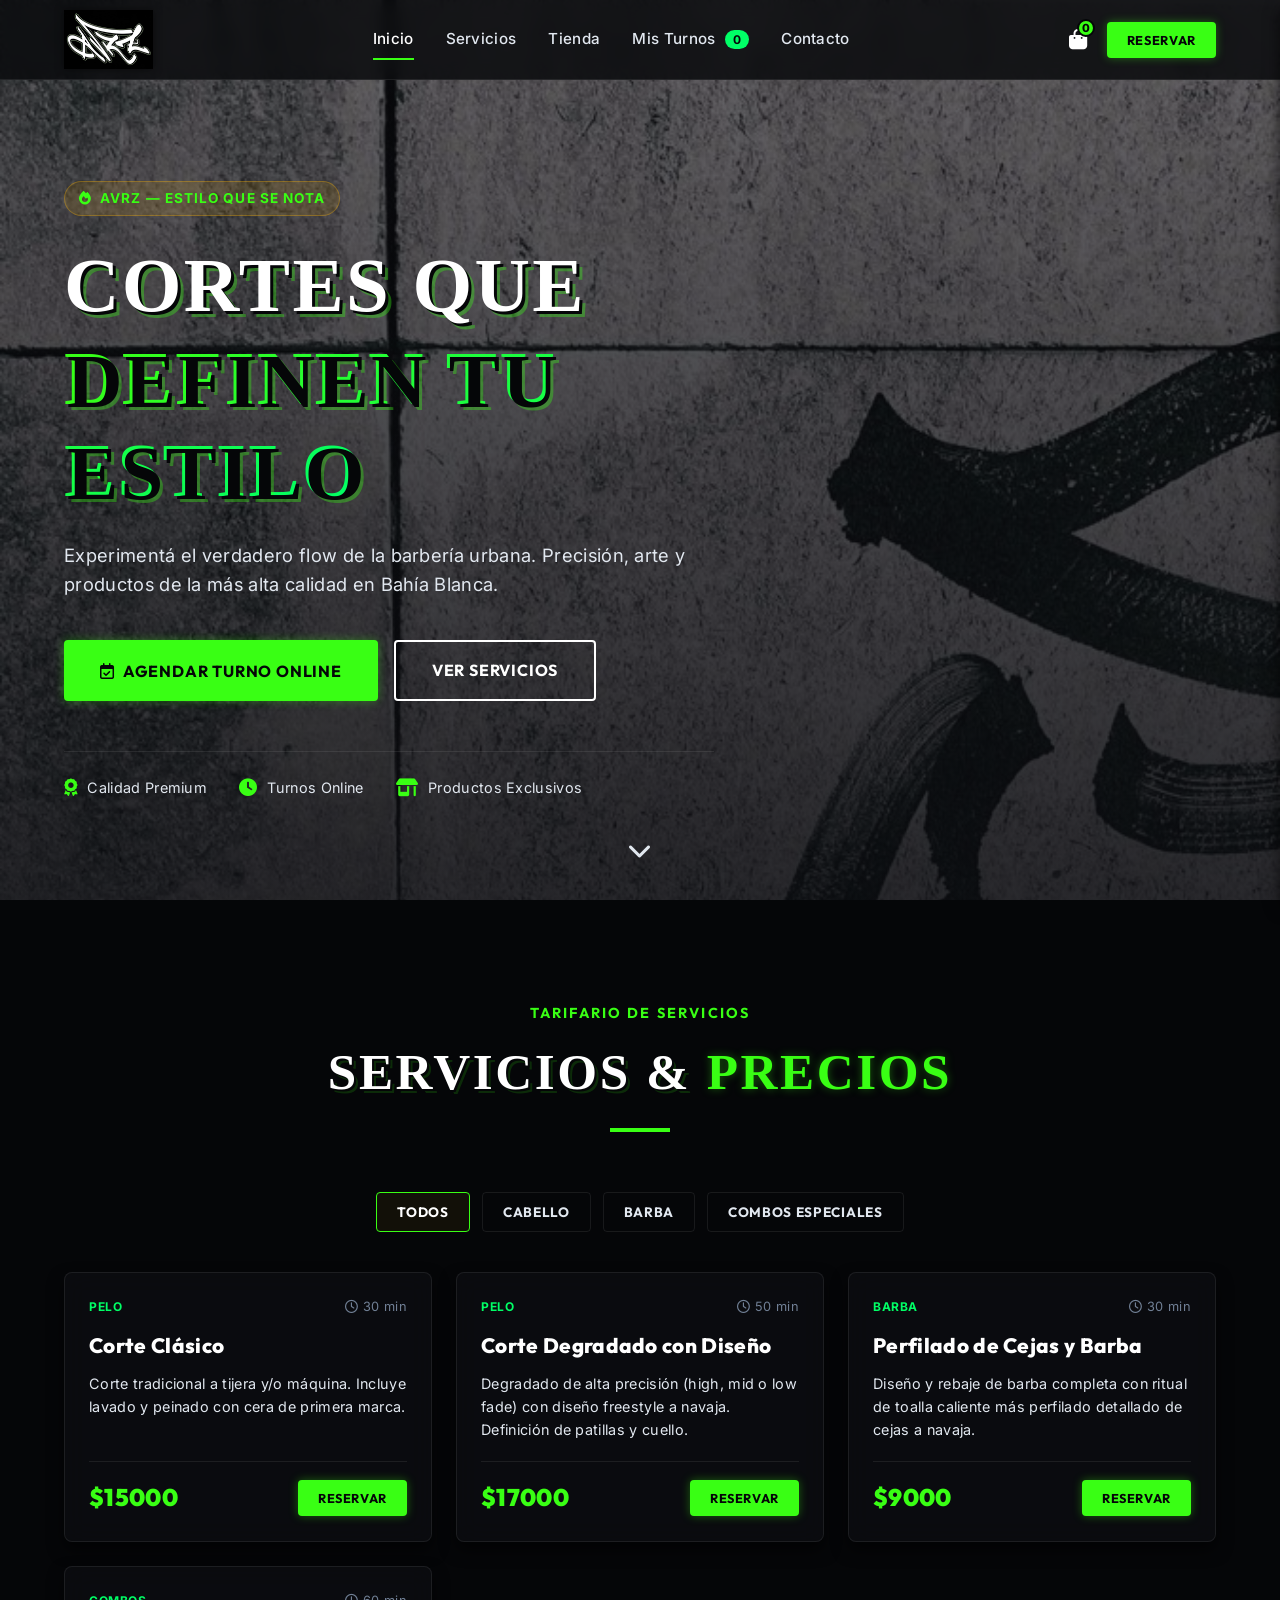
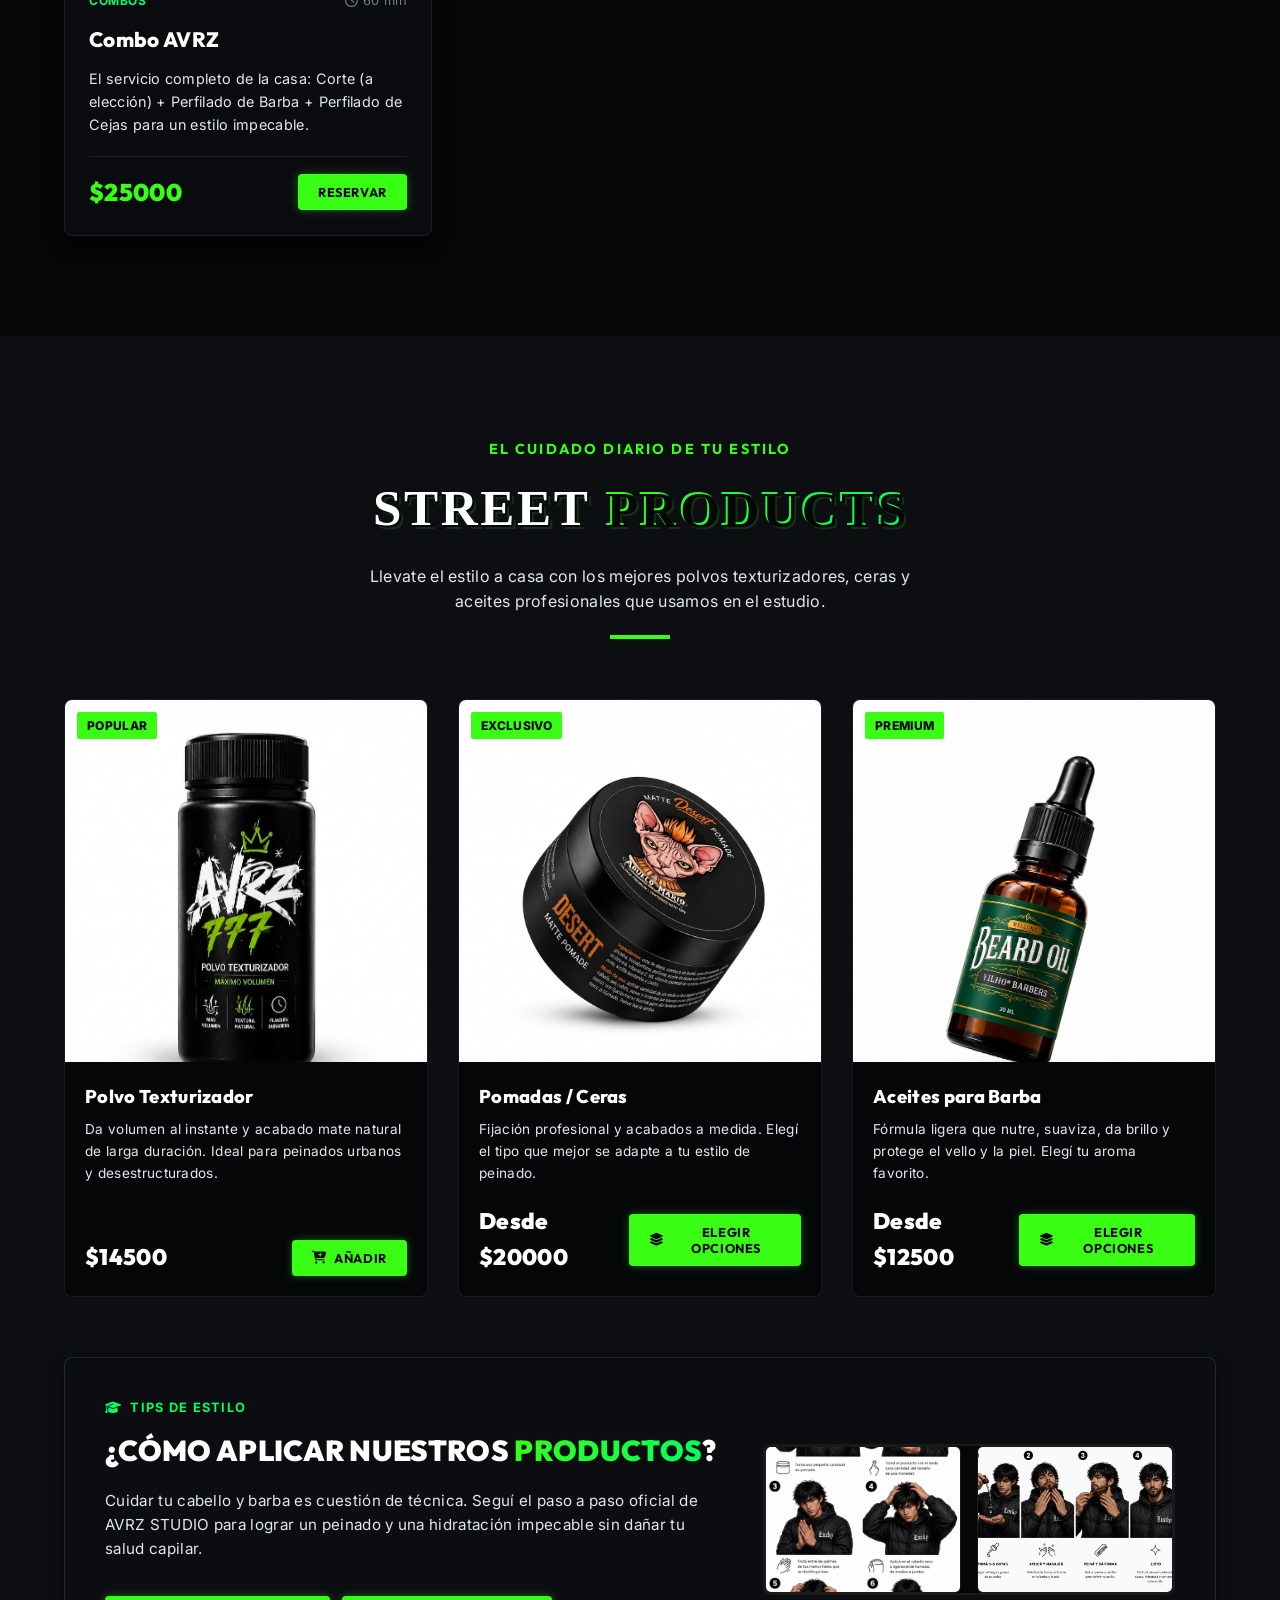
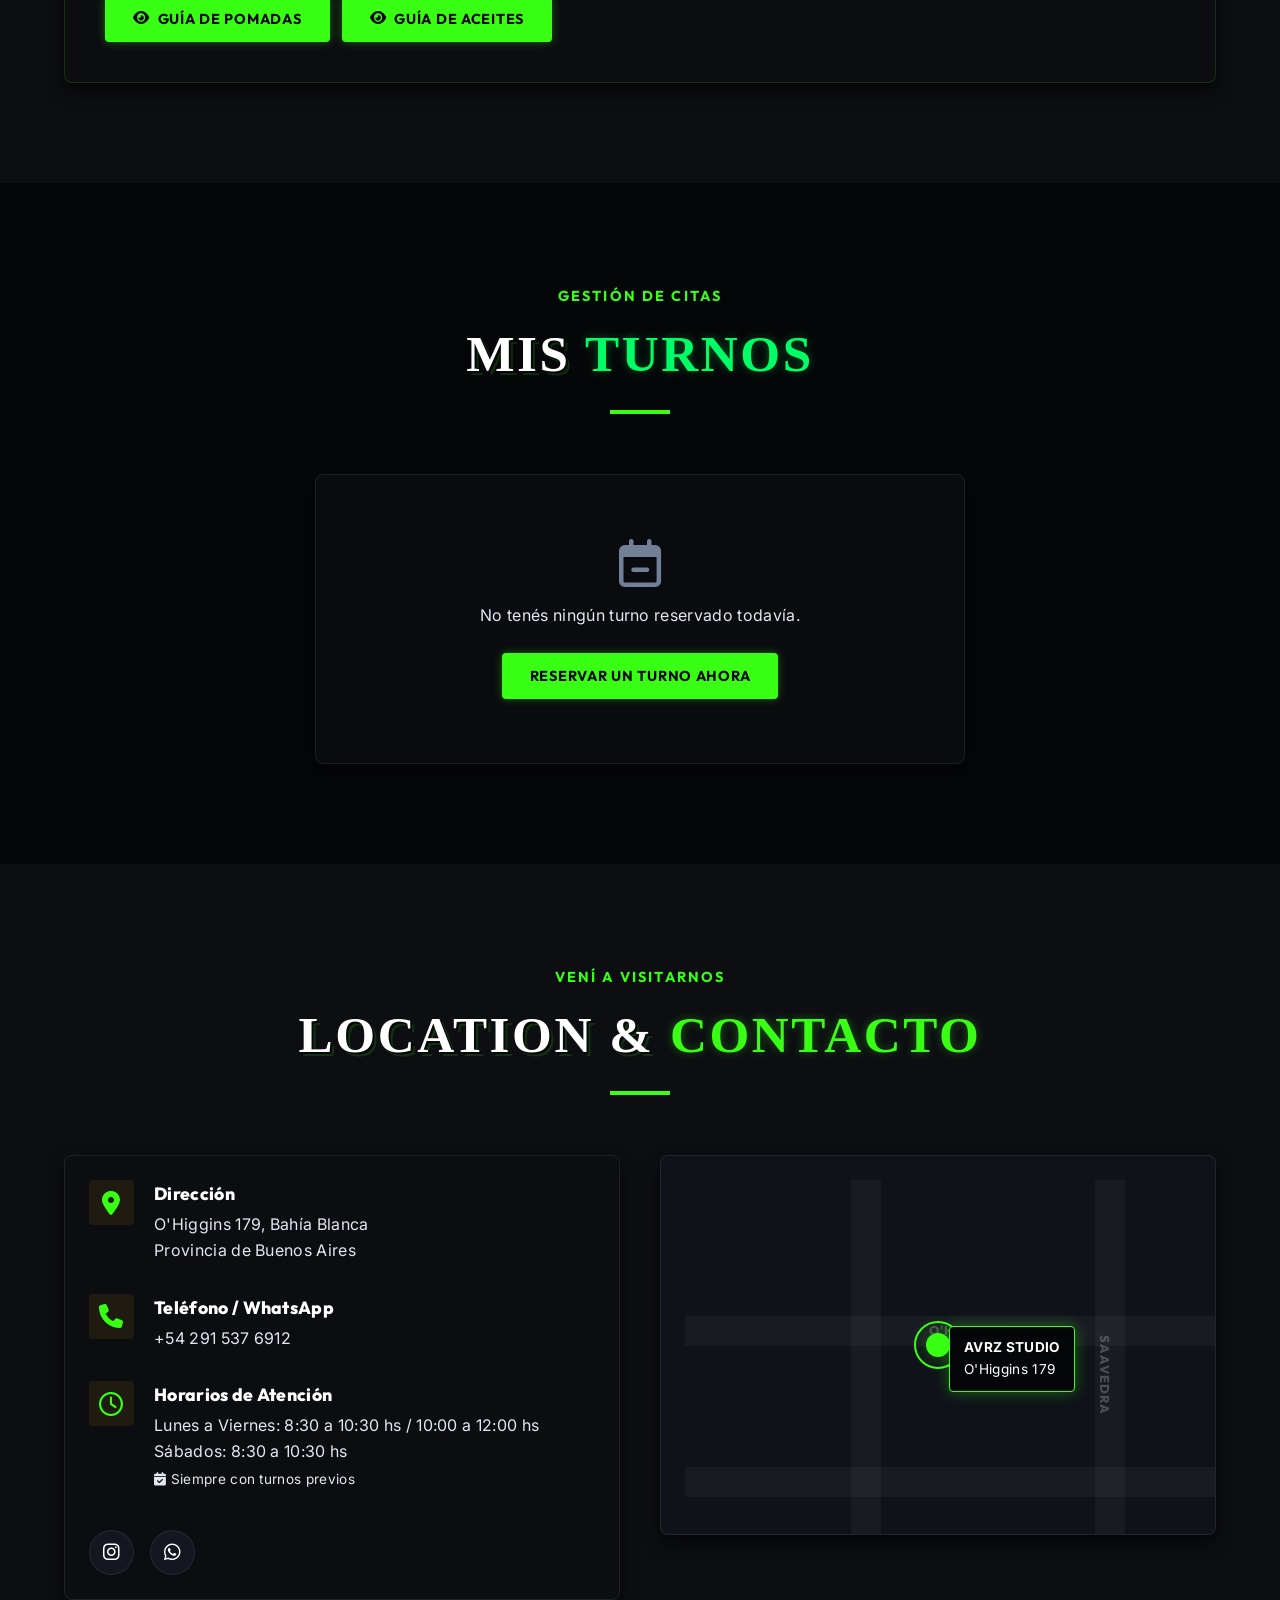
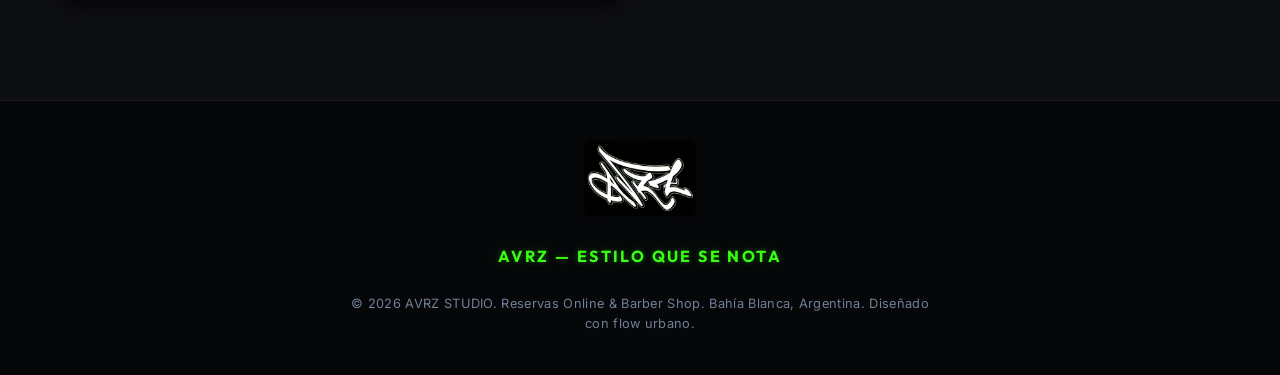
==== commit fe688c90: "Actualizar horarios: Lu-Vi 8:30-10:30 y 10:00-12:00, Sabado 8:30-10:30" ====
--- a/index.html
+++ b/index.html
@@ -193,8 +193,8 @@
                         <div class="info-icon"><i class="fa-regular fa-clock"></i></div>
                         <div class="info-details">
                             <h3>Horarios de Atención</h3>
-                            <p>Lunes a Viernes: 12:00 a 20:30 hs</p>
-                            <p>Sábados: 10:00 a 20:30 hs</p>
+                            <p>Lunes a Viernes: 8:30 a 10:30 hs / 10:00 a 12:00 hs</p>
+                            <p>Sábados: 8:30 a 10:30 hs</p>
                             <p class="text-muted" style="margin-top: 4px; font-size: 0.85rem;"><i class="fa-solid fa-calendar-check"></i> Siempre con turnos previos</p>
                         </div>
                     </div>
--- a/style.css
+++ b/style.css
@@ -2006,14 +2006,17 @@
     border-color: rgba(57, 255, 20, 0.15);
     transition: var(--transition-normal);
 }
+
 .shop-guide-banner:hover {
     border-color: rgba(57, 255, 20, 0.4);
     box-shadow: var(--shadow-neon);
 }
+
 .guide-content {
     display: flex;
     flex-direction: column;
 }
+
 .guide-subtitle {
     color: var(--neon-mint);
     text-transform: uppercase;
@@ -2024,37 +2027,27 @@
     align-items: center;
     gap: 8px;
 }
+
 .guide-title {
     font-family: var(--font-heading);
     font-size: 1.8rem;
     font-weight: 900;
     margin-top: 8px;
     margin-bottom: 16px;
-    letter-spacing: -0.02em;
-}
+}
+
 .guide-description {
     color: var(--text-secondary);
     font-size: 0.95rem;
     margin-bottom: 24px;
 }
-.guide-steps-list {
-    display: flex;
-    flex-direction: column;
-    gap: 14px;
-    margin-bottom: 28px;
-}
-.guide-step-item {
-    display: flex;
-    align-items: flex-start;
+
+.guide-buttons-row {
+    display: flex;
     gap: 12px;
-    font-size: 0.9rem;
-    color: var(--text-secondary);
-}
-.guide-step-item i {
-    color: var(--neon-green);
-    margin-top: 4px;
-    font-size: 0.95rem;
-}
+    margin-top: 10px;
+}
+
 .guide-image-container {
     position: relative;
     border-radius: 8px;
@@ -2068,220 +2061,14 @@
     align-items: center;
     background-color: var(--bg-primary);
 }
-.guide-img-thumb {
-    width: 100%;
-    height: 100%;
-    object-fit: cover;
-    transition: var(--transition-normal);
-}
-.guide-img-overlay {
-    position: absolute;
-    top: 0;
-    left: 0;
-    width: 100%;
-    height: 100%;
-    background-color: rgba(6, 7, 9, 0.7);
-    display: flex;
-    align-items: center;
-    justify-content: center;
-    gap: 8px;
-    font-family: var(--font-heading);
-    font-weight: 700;
-    font-size: 0.9rem;
-    text-transform: uppercase;
-    color: var(--neon-green);
-    opacity: 0;
-    transition: var(--transition-normal);
-    backdrop-filter: blur(2px);
-}
-.guide-image-container:hover .guide-img-thumb {
-    transform: scale(1.05);
-}
-.guide-image-container:hover .guide-img-overlay {
-    opacity: 1;
-}
-.guide-image-container:hover {
-    border-color: var(--neon-green);
-    box-shadow: 0 0 15px rgba(57, 255, 20, 0.2);
-}
-/* Modal de Guía de Aplicación */
-.guide-modal-content {
-    max-width: 550px;
-    padding: 30px;
-    border-color: rgba(57, 255, 20, 0.2);
-}
-.guide-modal-body {
-    text-align: center;
-}
-.guide-modal-title {
-    font-family: var(--font-heading);
-    font-size: 1.6rem;
-    font-weight: 900;
-    color: var(--neon-green);
-    margin-bottom: 8px;
-    text-transform: uppercase;
-    text-shadow: 0 0 8px var(--neon-green-glow);
-}
-.guide-modal-desc {
-    color: var(--text-secondary);
-    font-size: 0.9rem;
-    margin-bottom: 20px;
-}
-.guide-modal-img-wrapper {
-    width: 100%;
-    border-radius: 6px;
-    overflow: hidden;
-    border: 1px solid var(--border-color);
-    background-color: var(--bg-primary);
-}
-.guide-modal-img {
-    width: 100%;
-    height: auto;
-    max-height: 70vh;
-    object-fit: contain;
-    display: block;
-}
-/* Responsividad para Guía */
-@media (max-width: 768px) {
-    .shop-guide-banner {
-        grid-template-columns: 1fr;
-        gap: 30px;
-        padding: 24px;
-        margin-top: 40px;
-    }
-    .guide-title {
-        font-size: 1.5rem;
-    }
-    .guide-image-container {
-        aspect-ratio: 16 / 9;
-    }
-}
-/* ==========================================
-   MODAL DE SELECCIÓN DE VARIANTES (TIENDA)
-   ========================================== */
-.variant-modal-content {
-    max-width: 600px;
-    padding: 30px;
-    border-color: rgba(255, 255, 255, 0.1);
-}
-.variant-options-list {
-    display: flex;
-    flex-direction: column;
-    gap: 12px;
-    margin: 20px 0;
-    max-height: 380px;
-    overflow-y: auto;
-    padding-right: 6px;
-}
-/* Scrollbar para la lista de variantes */
-.variant-options-list::-webkit-scrollbar {
-    width: 6px;
-}
-.variant-options-list::-webkit-scrollbar-track {
-    background: rgba(255, 255, 255, 0.02);
-    border-radius: 3px;
-}
-.variant-options-list::-webkit-scrollbar-thumb {
-    background: var(--bg-tertiary);
-    border-radius: 3px;
-}
-.variant-options-list::-webkit-scrollbar-thumb:hover {
-    background: var(--neon-green);
-}
-.variant-option-card {
-    display: flex;
-    gap: 16px;
-    padding: 12px 16px;
-    background-color: var(--bg-tertiary);
-    border: 1px solid var(--border-color);
-    border-radius: 6px;
-    cursor: pointer;
-    align-items: center;
-    transition: var(--transition-normal);
-}
-.variant-option-card:hover {
-    border-color: rgba(255, 255, 255, 0.15);
-    transform: translateX(4px);
-}
-.variant-option-card.selected {
-    border-color: var(--neon-green);
-    background-color: rgba(57, 255, 20, 0.03);
-    box-shadow: 0 0 10px rgba(57, 255, 20, 0.05);
-}
-.variant-option-img {
-    width: 65px;
-    height: 65px;
-    object-fit: cover;
-    border-radius: 4px;
-    border: 1px solid var(--border-color);
-    background-color: var(--bg-secondary);
-}
-.variant-option-info {
-    flex-grow: 1;
-    text-align: left;
-}
-.variant-option-header {
-    display: flex;
-    justify-content: space-between;
-    align-items: center;
-    margin-bottom: 4px;
-}
-.variant-option-header h4 {
-    font-family: var(--font-heading);
-    font-size: 1rem;
-    font-weight: 700;
-}
-.badge-variant {
-    background-color: var(--bg-secondary);
-    color: var(--neon-mint);
-    border: 1px solid var(--neon-mint);
-    font-size: 0.7rem;
-    padding: 2px 8px;
-    border-radius: 2px;
-    font-weight: 700;
-    text-transform: uppercase;
-    letter-spacing: 0.05em;
-}
-.variant-option-card.selected .badge-variant {
-    background-color: var(--neon-mint);
-    color: var(--bg-primary);
-}
-.variant-option-info p {
-    font-size: 0.8rem;
-    color: var(--text-secondary);
-    line-height: 1.4;
-}
-.variant-modal-footer {
-    display: flex;
-    justify-content: space-between;
-    align-items: center;
-    border-top: 1px solid var(--border-color);
-    padding-top: 20px;
-    margin-top: 20px;
-}
-.variant-qty-selector {
-    display: flex;
-    align-items: center;
-    gap: 12px;
-}
-.variant-qty-selector .qty-val {
-    font-size: 1.1rem;
-    font-weight: 700;
-    min-width: 25px;
-    text-align: center;
-}
-/* Mejoras del Banner de Guía Unificada */
-.guide-buttons-row {
-    display: flex;
-    gap: 12px;
-    margin-top: 10px;
-}
+
 .double-thumbs {
     display: grid;
     grid-template-columns: 1fr 1fr;
     gap: 16px;
     aspect-ratio: auto !important;
 }
+
 .guide-thumb-box {
     position: relative;
     border-radius: 6px;
@@ -2295,25 +2082,26 @@
     align-items: center;
     background-color: var(--bg-primary);
 }
+
 .guide-thumb-box:hover {
     border-color: var(--neon-green);
     box-shadow: 0 0 12px rgba(57, 255, 20, 0.25);
 }
-.guide-thumb-box .guide-img-thumb {
+
+.guide-img-thumb {
     width: 100%;
     height: 100%;
     object-fit: cover;
     transition: var(--transition-normal);
 }
+
 .guide-thumb-box:hover .guide-img-thumb {
     transform: scale(1.06);
 }
-.guide-thumb-box .guide-img-overlay {
+
+.guide-img-overlay {
     position: absolute;
-    top: 0;
-    left: 0;
-    width: 100%;
-    height: 100%;
+    inset: 0;
     background-color: rgba(6, 7, 9, 0.65);
     display: flex;
     align-items: center;
@@ -2328,192 +2116,204 @@
     transition: var(--transition-normal);
     backdrop-filter: blur(2px);
 }
-.guide-thumb-box:hover .guide-img-overlay {
+
+.guide-thumb-box:hover .guide-img-overlay,
+.guide-image-container:hover .guide-img-overlay {
     opacity: 1;
 }
-/* Adaptación responsive para pantallas pequeñas */
+
+.guide-image-container:hover {
+    border-color: var(--neon-green);
+    box-shadow: 0 0 15px rgba(57, 255, 20, 0.2);
+}
+
+.guide-image-container:hover .guide-img-thumb {
+    transform: scale(1.05);
+}
+
+/* ==========================================
+   MODAL GUÍA
+   ========================================== */
+.guide-modal-content {
+    max-width: 550px;
+    padding: 30px;
+    border-color: rgba(57, 255, 20, 0.2);
+}
+
+.guide-modal-body {
+    text-align: center;
+}
+
+.guide-modal-title {
+    font-family: var(--font-heading);
+    font-size: 1.6rem;
+    font-weight: 900;
+    color: var(--neon-green);
+    margin-bottom: 8px;
+    text-transform: uppercase;
+    text-shadow: 0 0 8px var(--neon-green-glow);
+}
+
+.guide-modal-desc {
+    color: var(--text-secondary);
+    font-size: 0.9rem;
+    margin-bottom: 20px;
+}
+
+.guide-modal-img-wrapper {
+    width: 100%;
+    border-radius: 6px;
+    overflow: hidden;
+    border: 1px solid var(--border-color);
+    background-color: var(--bg-primary);
+}
+
+.guide-modal-img {
+    width: 100%;
+    height: auto;
+    max-height: 70vh;
+    object-fit: contain;
+    display: block;
+}
+
+/* ==========================================
+   RESPONSIVE
+   ========================================== */
+@media (max-width: 992px) {
+    html {
+        font-size: 15px;
+    }
+
+    .hero-title {
+        font-size: 3.2rem;
+    }
+
+    .contact-grid {
+        grid-template-columns: 1fr;
+        gap: 30px;
+    }
+
+    .map-simulated {
+        height: 300px;
+    }
+}
+
 @media (max-width: 768px) {
+    .navbar {
+        height: 70px;
+    }
+
+    .nav-menu {
+        display: none;
+    }
+
+    .nav-actions {
+        margin-right: 15px;
+    }
+
+    .mobile-menu-toggle {
+        display: block;
+    }
+
+    .hero-section {
+        height: auto;
+        padding: 120px 0 80px;
+    }
+
+    .hero-actions {
+        flex-direction: column;
+        gap: 12px;
+    }
+
+    .hero-features {
+        flex-direction: column;
+        gap: 16px;
+    }
+
+    .datetime-picker-layout {
+        grid-template-columns: 1fr;
+    }
+
+    .modal-content {
+        padding: 24px;
+    }
+
+    .progress-step span {
+        display: none;
+    }
+
+    .progress-bar {
+        margin-bottom: 24px;
+    }
+
+    .shop-guide-banner {
+        grid-template-columns: 1fr;
+        gap: 30px;
+        padding: 24px;
+        margin-top: 40px;
+    }
+
+    .guide-title {
+        font-size: 1.5rem;
+    }
+
+    .guide-image-container {
+        aspect-ratio: 16 / 9;
+    }
+
     .double-thumbs {
         grid-template-columns: 1fr;
         gap: 12px;
     }
+
     .guide-buttons-row {
         flex-direction: column;
         width: 100%;
     }
+
     .guide-buttons-row .btn {
         width: 100%;
     }
-}
+
+    .variant-modal-footer {
+        flex-direction: column;
+        align-items: stretch;
+    }
+}
+
+@media (max-width: 480px) {
+    .section-title {
+        font-size: 2.2rem;
+    }
+
+    .hero-title {
+        font-size: 2.5rem;
+    }
+
+    .cart-content {
+        max-width: 100%;
+    }
+
+    .services-grid,
+    .products-grid {
+        grid-template-columns: 1fr;
+    }
+
+    .variant-option-card {
+        grid-template-columns: 1fr;
+    }
+
+    .variant-option-img {
+        width: 100%;
+        height: 180px;
+    }
+}
+
 /* ==========================================
-   HERO BACKGROUND — Foto de corte
+   HERO BACKGROUND
    ========================================== */
 .hero-bg {
     background-size: cover;
     background-position: center 20%;
     background-repeat: no-repeat;
 }
-/* ==========================================
-   SELECTOR DE PESTAÑAS (GUIDES MODAL TABS)
-   ========================================== */
-.guide-tabs-container {
-    display: flex;
-    justify-content: center;
-    gap: 12px;
-    margin-bottom: 25px;
-    border-bottom: 1px solid rgba(255, 255, 255, 0.08);
-    padding-bottom: 15px;
-    flex-wrap: wrap;
-}
-.guide-tab-btn {
-    background: rgba(255, 255, 255, 0.02);
-    border: 1px solid var(--border-color);
-    color: var(--text-secondary);
-    padding: 10px 20px;
-    font-family: var(--font-heading);
-    font-size: 0.85rem;
-    font-weight: 800;
-    text-transform: uppercase;
-    letter-spacing: 0.05em;
-    border-radius: 8px;
-    cursor: pointer;
-    transition: var(--transition-fast);
-    display: flex;
-    align-items: center;
-    gap: 8px;
-}
-.guide-tab-btn:hover {
-    color: var(--text-primary);
-    border-color: var(--text-secondary);
-    background: rgba(255, 255, 255, 0.05);
-}
-.guide-tab-btn.active {
-    background: rgba(57, 255, 20, 0.08);
-    border-color: var(--neon-green);
-    color: var(--neon-green);
-    box-shadow: 0 0 15px rgba(57, 255, 20, 0.15);
-}
-.guide-tab-btn i {
-    font-size: 1rem;
-}
-@media (max-width: 480px) {
-    .guide-tabs-container {
-        gap: 8px;
-    }
-    .guide-tab-btn {
-        padding: 8px 14px;
-        font-size: 0.75rem;
-        flex: 1;
-        justify-content: center;
-    }
-}
-
-/* ==========================================
-   GUIA UNIFICADA DE PRODUCTOS
-   ========================================== */
-.single-thumb {
-    aspect-ratio: 16 / 9;
-}
-
-.single-thumb .guide-img-thumb {
-    width: 100%;
-    height: 100%;
-    object-fit: cover;
-}
-
-.single-thumb .guide-img-overlay {
-    opacity: 0;
-}
-
-.single-thumb:hover .guide-img-overlay {
-    opacity: 1;
-}
-
-/* ==========================================
-   FIX MOBILE NAVBAR + HERO
-   ========================================== */
-@media (max-width: 900px) {
-    .navbar {
-        height: 70px;
-    }
-
-    .nav-container {
-        padding: 0 16px;
-    }
-
-    .brand-logo-img {
-        height: 48px;
-    }
-
-    .nav-menu {
-        display: none !important;
-    }
-
-    .nav-actions {
-        display: none !important;
-    }
-
-    .mobile-menu-toggle {
-        display: block !important;
-        color: var(--text-primary);
-        font-size: 1.6rem;
-        z-index: 1002;
-    }
-
-    .mobile-nav {
-        top: 70px;
-        display: flex;
-        flex-direction: column;
-        transform: translateY(-150%);
-    }
-
-    .mobile-nav.open {
-        transform: translateY(0);
-    }
-
-    .hero-section {
-        min-height: 100vh;
-        height: auto;
-        padding: 110px 0 70px;
-        align-items: center;
-    }
-
-    .hero-content {
-        max-width: 100%;
-    }
-
-    .hero-title {
-        font-size: clamp(2.4rem, 13vw, 4rem);
-        line-height: 1.15;
-        word-break: normal;
-    }
-
-    .hero-subtitle {
-        font-size: 1rem;
-        line-height: 1.7;
-    }
-
-    .hero-actions {
-        flex-direction: column;
-        width: 100%;
-    }
-
-    .hero-actions .btn {
-        width: 100%;
-    }
-
-    .hero-features {
-        flex-direction: column;
-        gap: 14px;
-    }
-}
-
-@media (max-width: 480px) {
-    .hero-title {
-        font-size: clamp(2.2rem, 14vw, 3.3rem);
-    }
-
-    .container {
-        padding: 0 18px;
-    }
-}
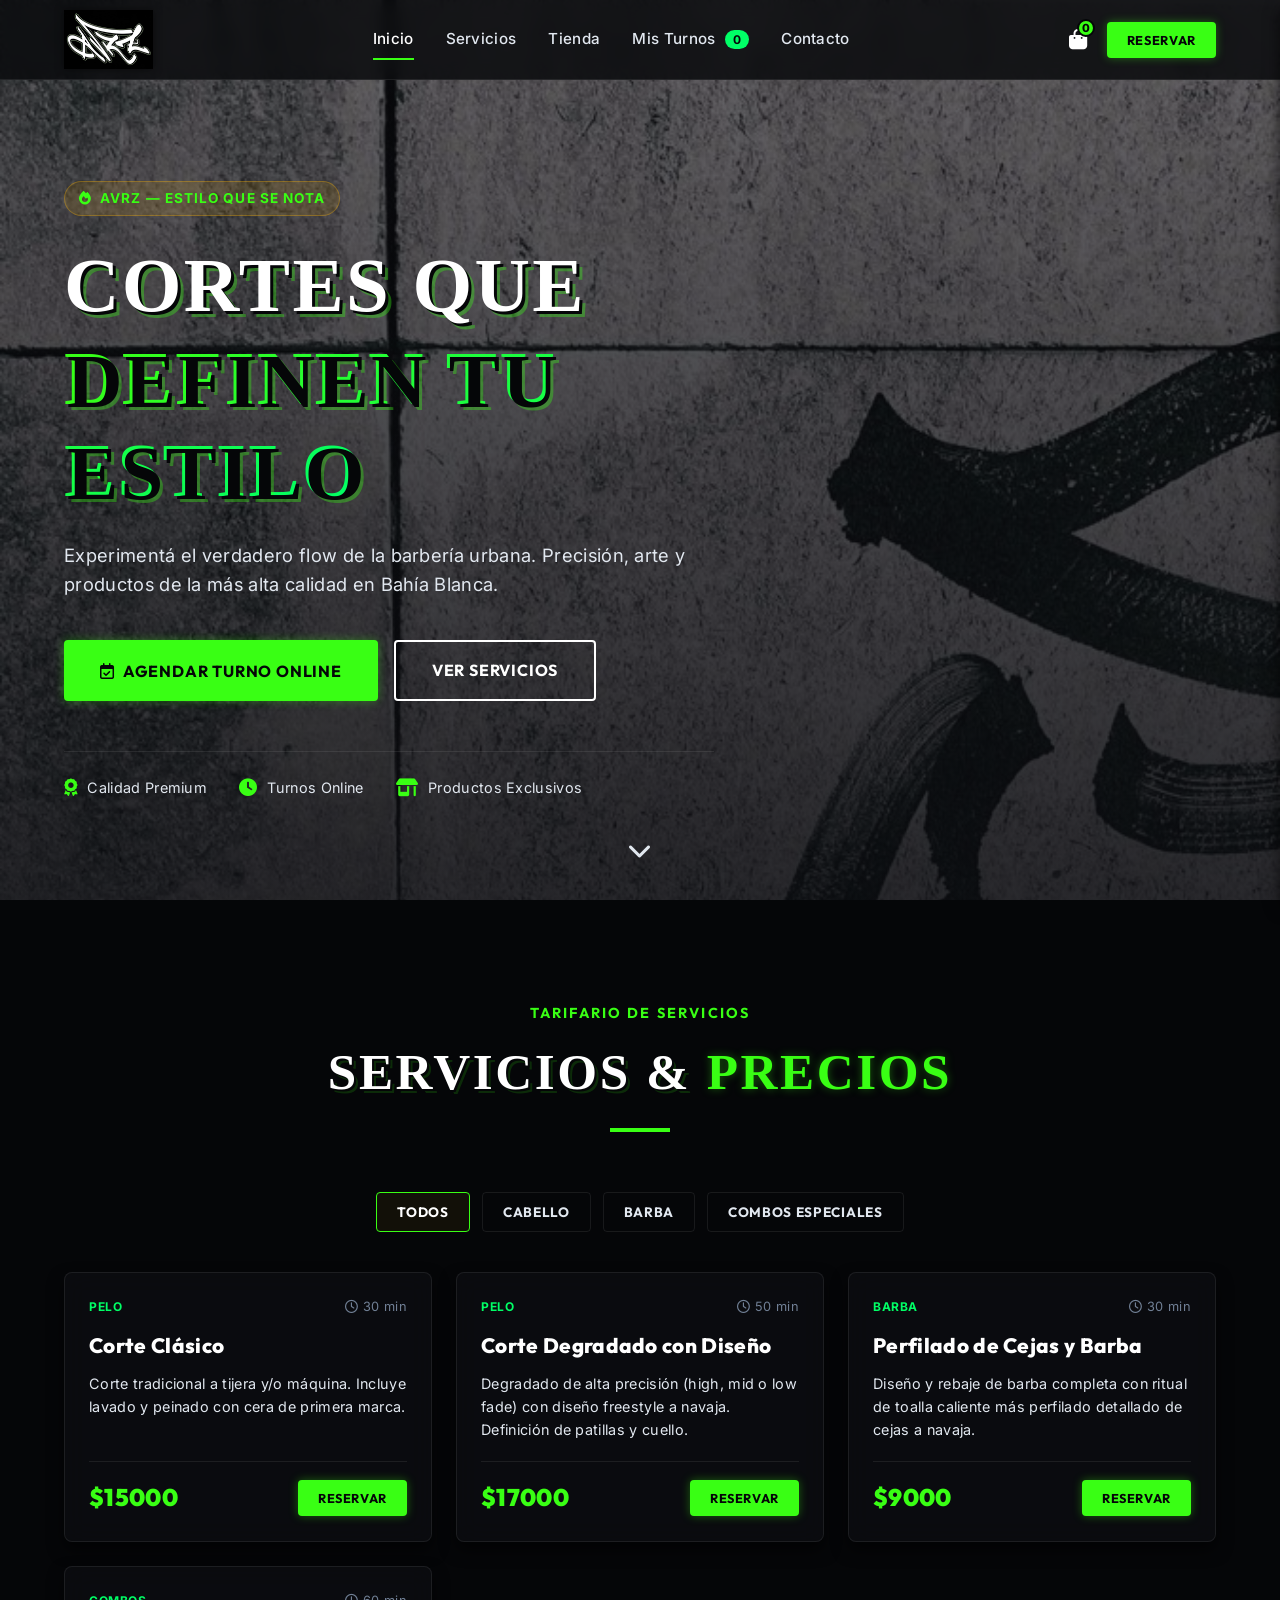
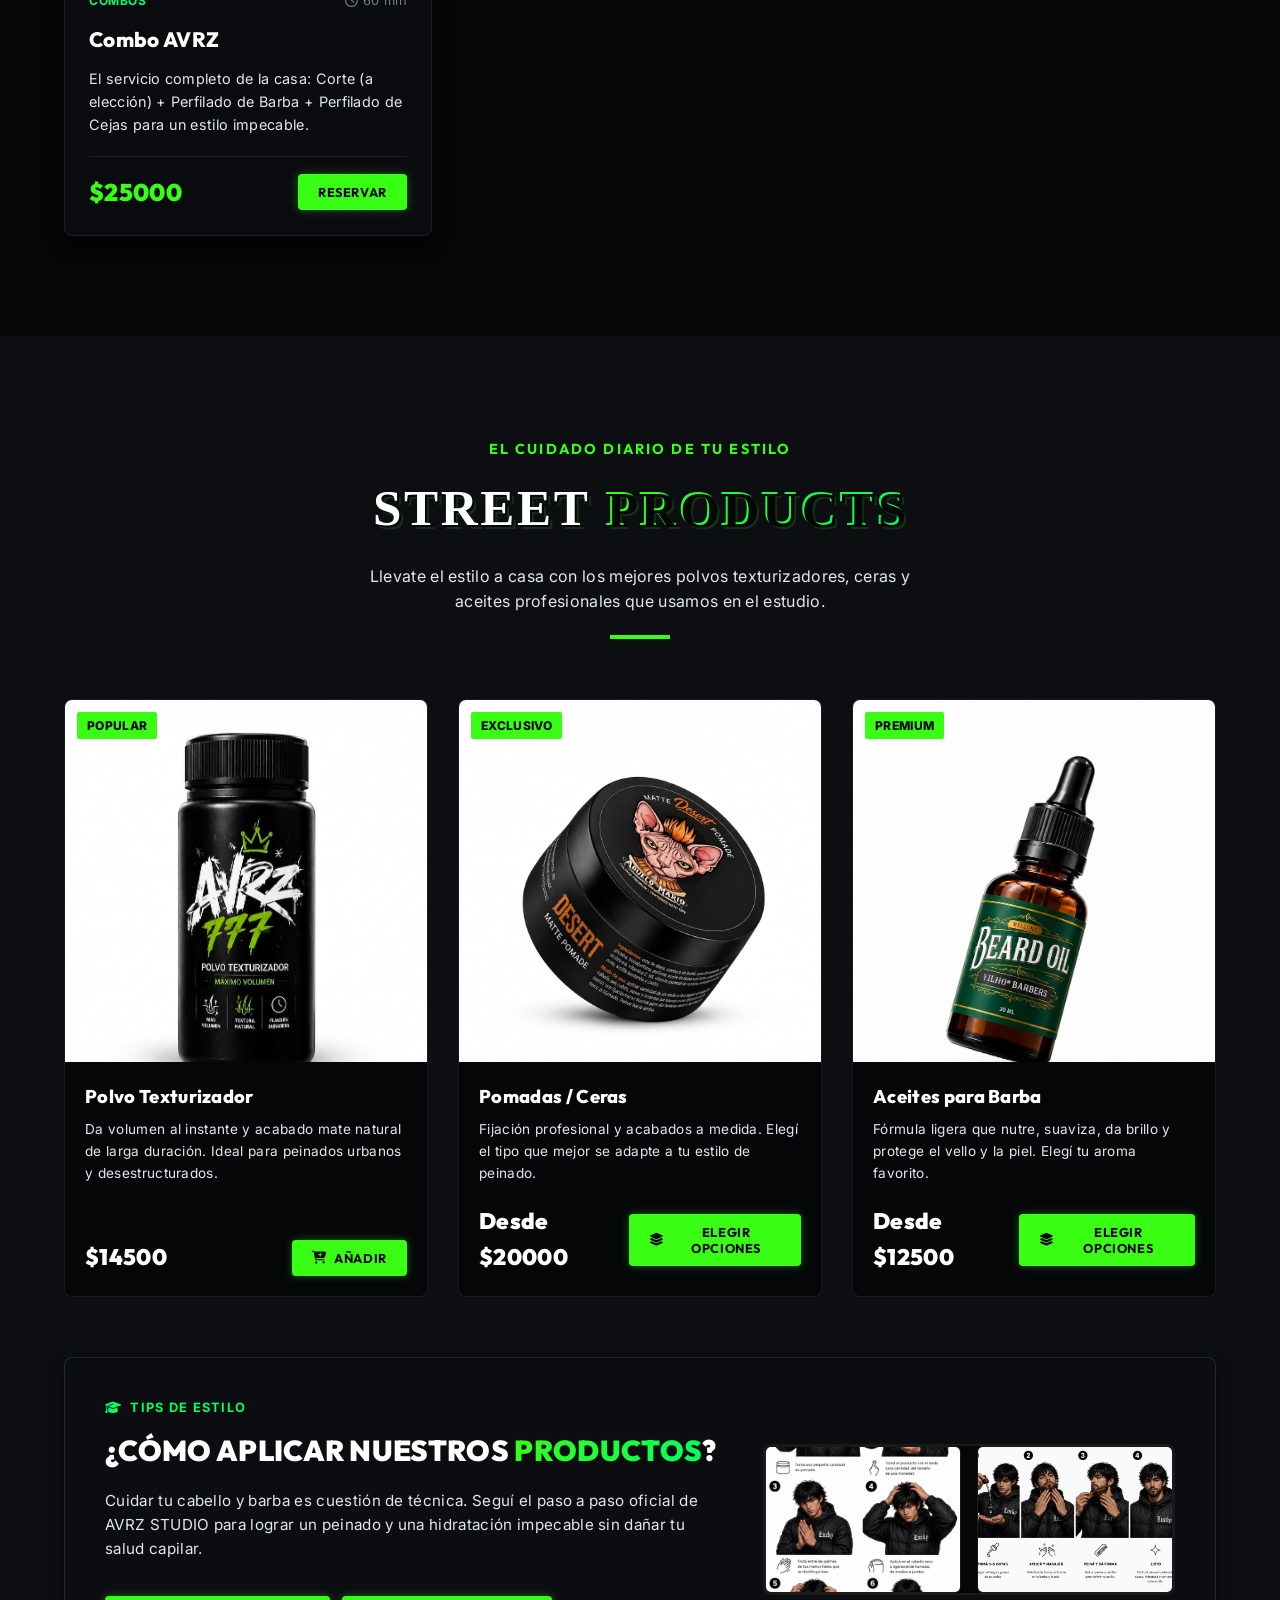
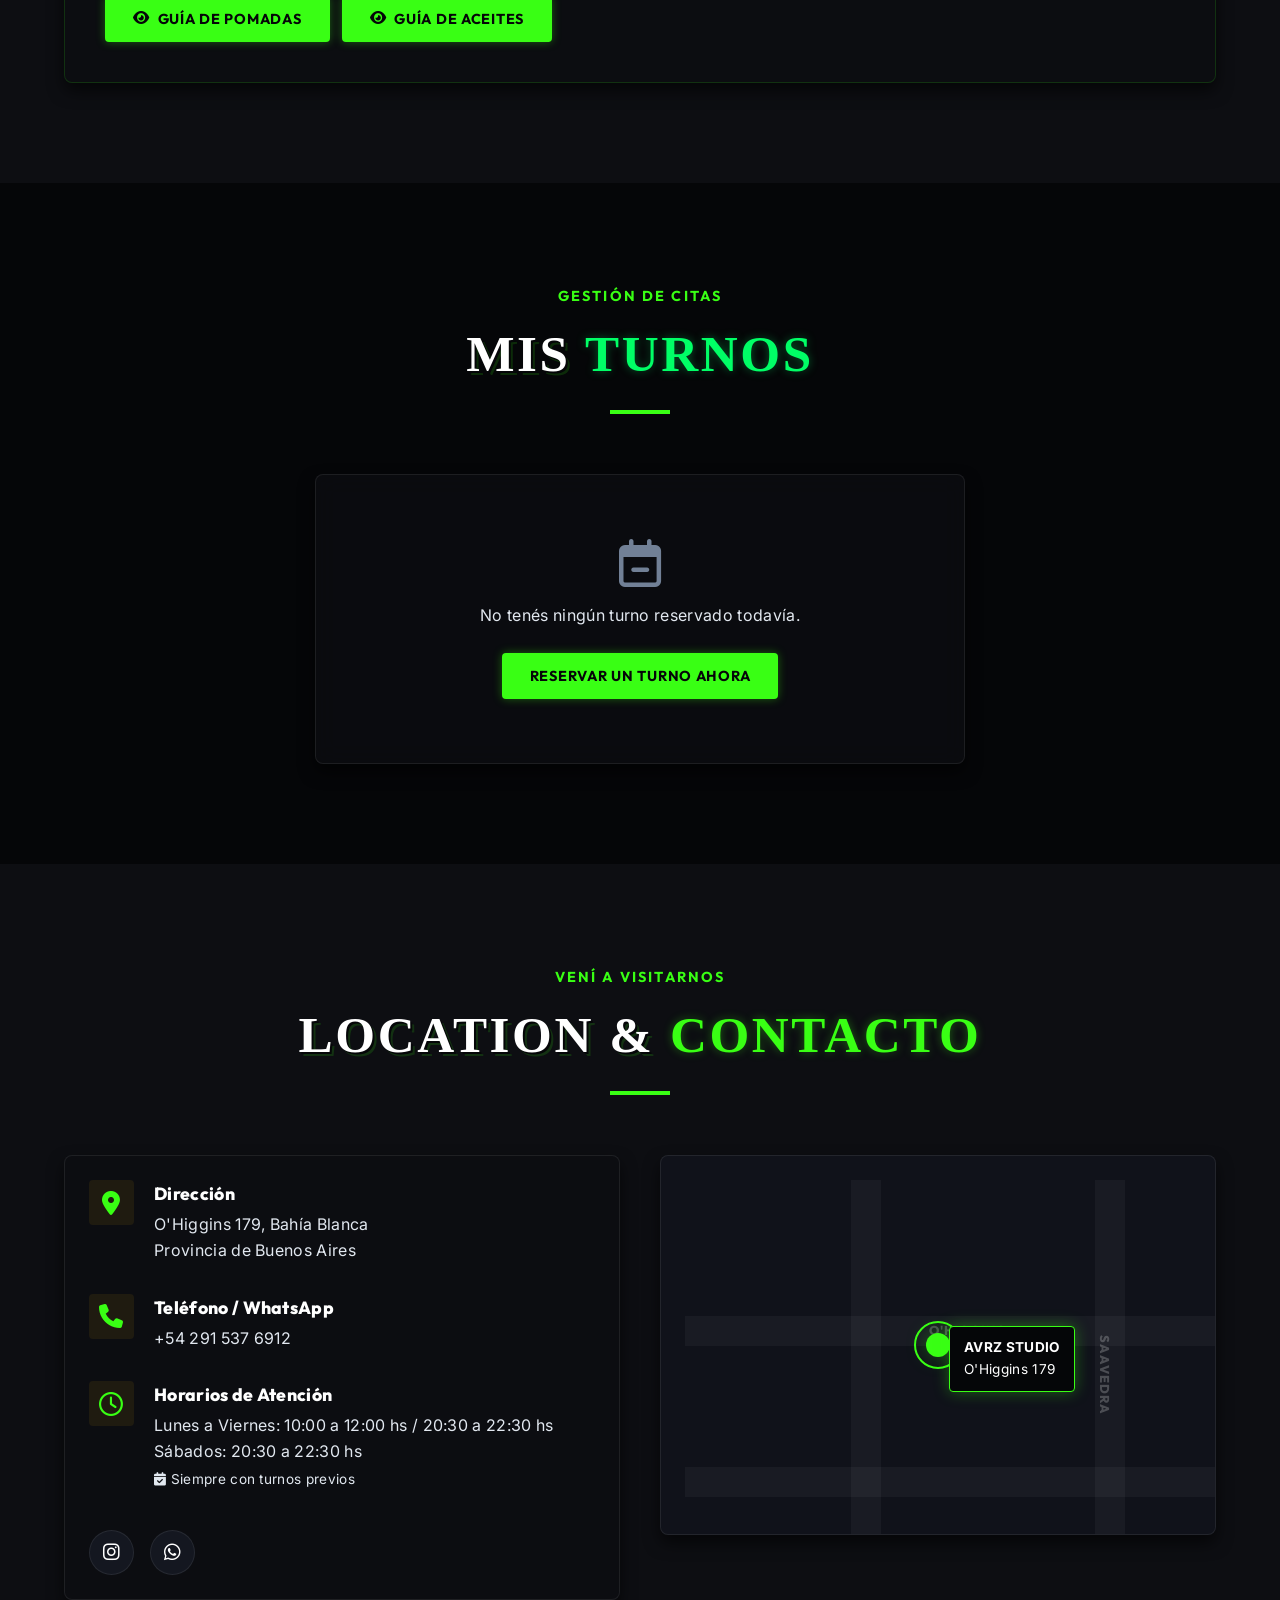
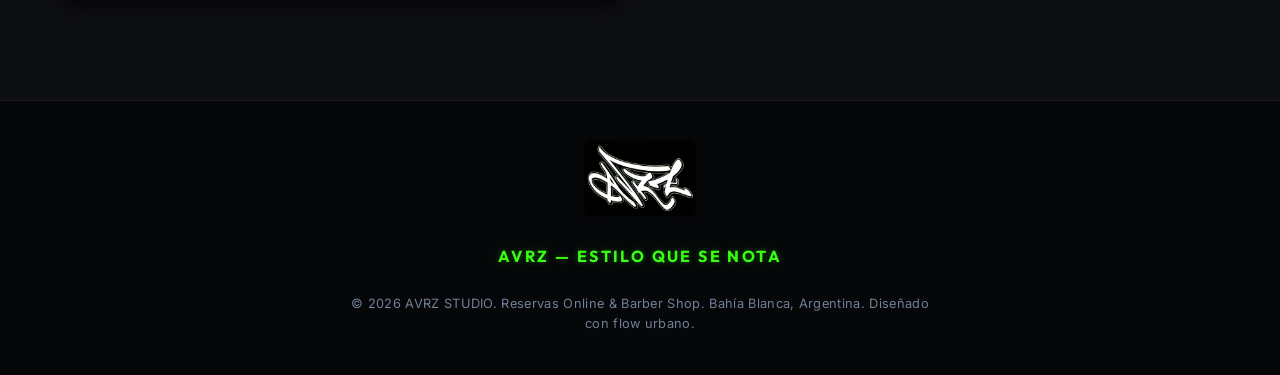
==== commit e0ba1d33: "Corregir horarios: Lu-Vi 10:00-12:00 y 20:30-22:30, Sabado 20:30-22:30" ====
--- a/index.html
+++ b/index.html
@@ -193,8 +193,8 @@
                         <div class="info-icon"><i class="fa-regular fa-clock"></i></div>
                         <div class="info-details">
                             <h3>Horarios de Atención</h3>
-                            <p>Lunes a Viernes: 8:30 a 10:30 hs / 10:00 a 12:00 hs</p>
-                            <p>Sábados: 8:30 a 10:30 hs</p>
+                            <p>Lunes a Viernes: 10:00 a 12:00 hs / 20:30 a 22:30 hs</p>
+                            <p>Sábados: 20:30 a 22:30 hs</p>
                             <p class="text-muted" style="margin-top: 4px; font-size: 0.85rem;"><i class="fa-solid fa-calendar-check"></i> Siempre con turnos previos</p>
                         </div>
                     </div>
